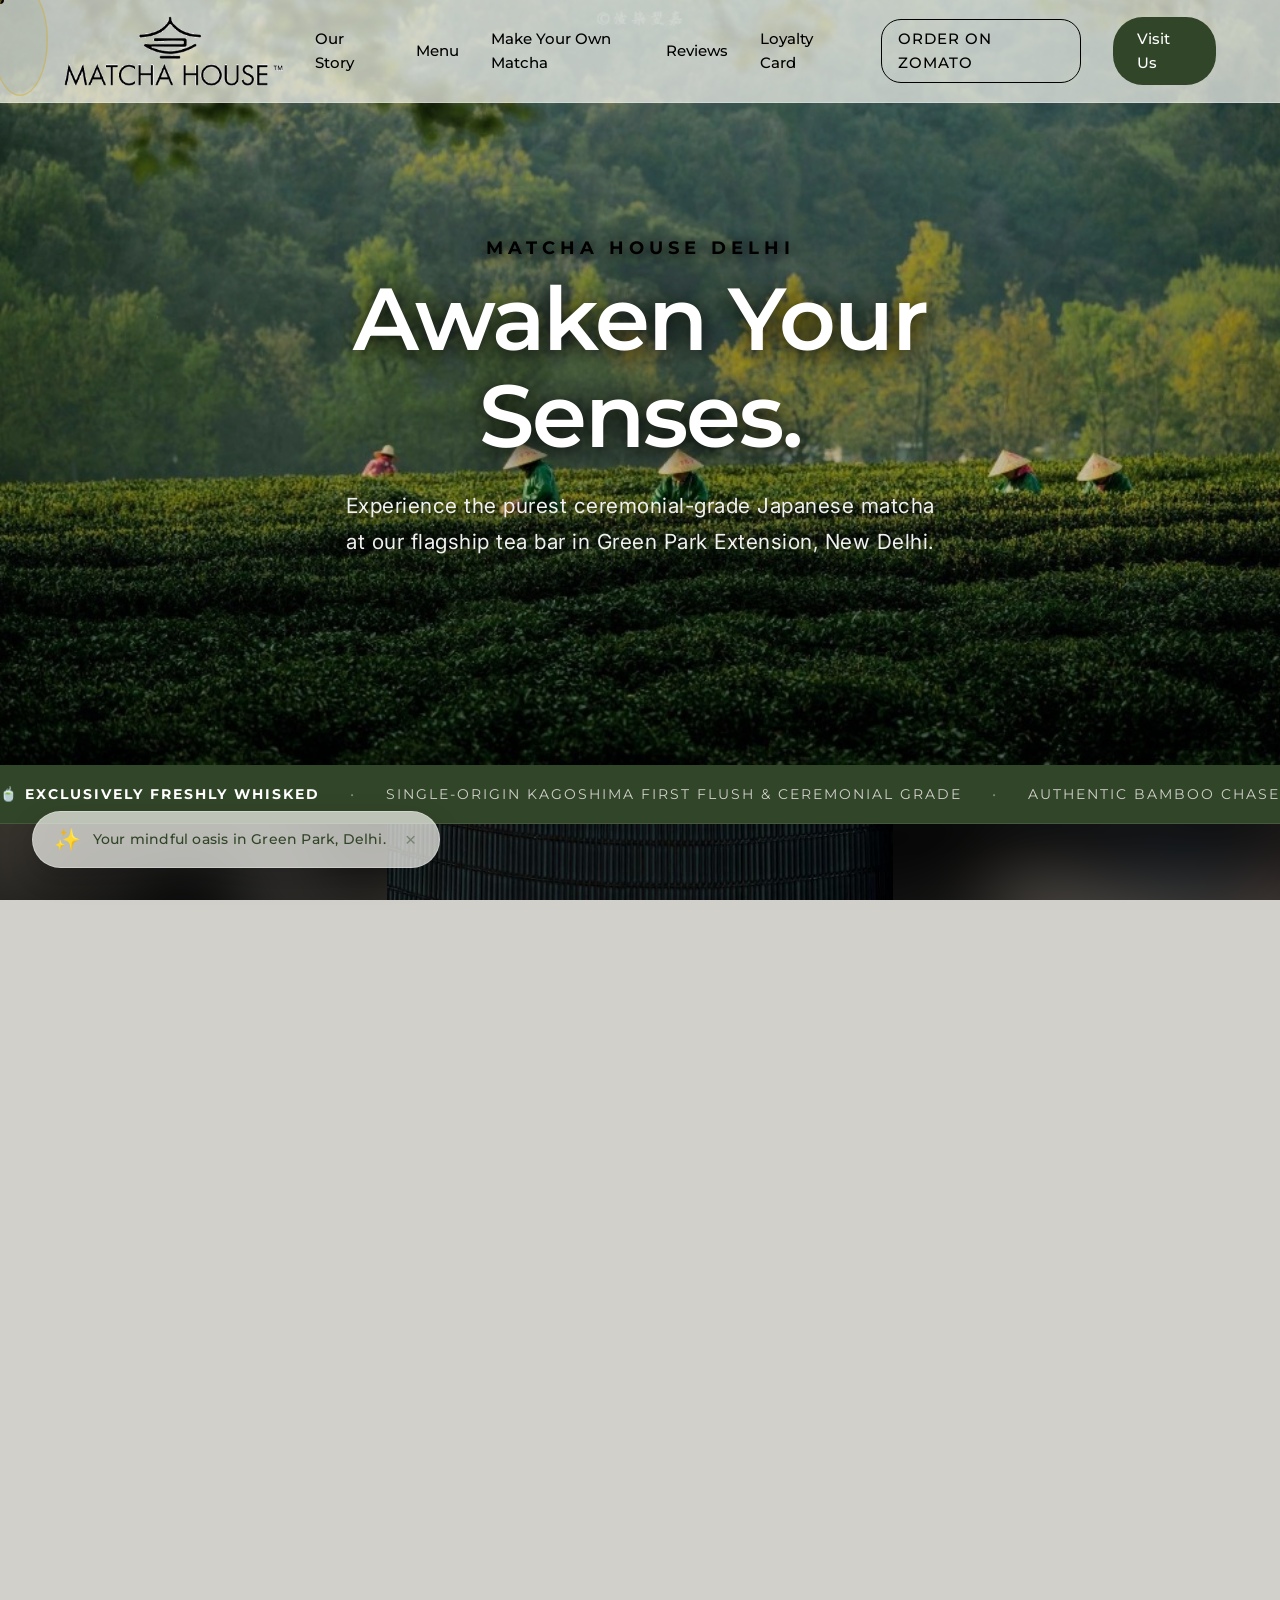
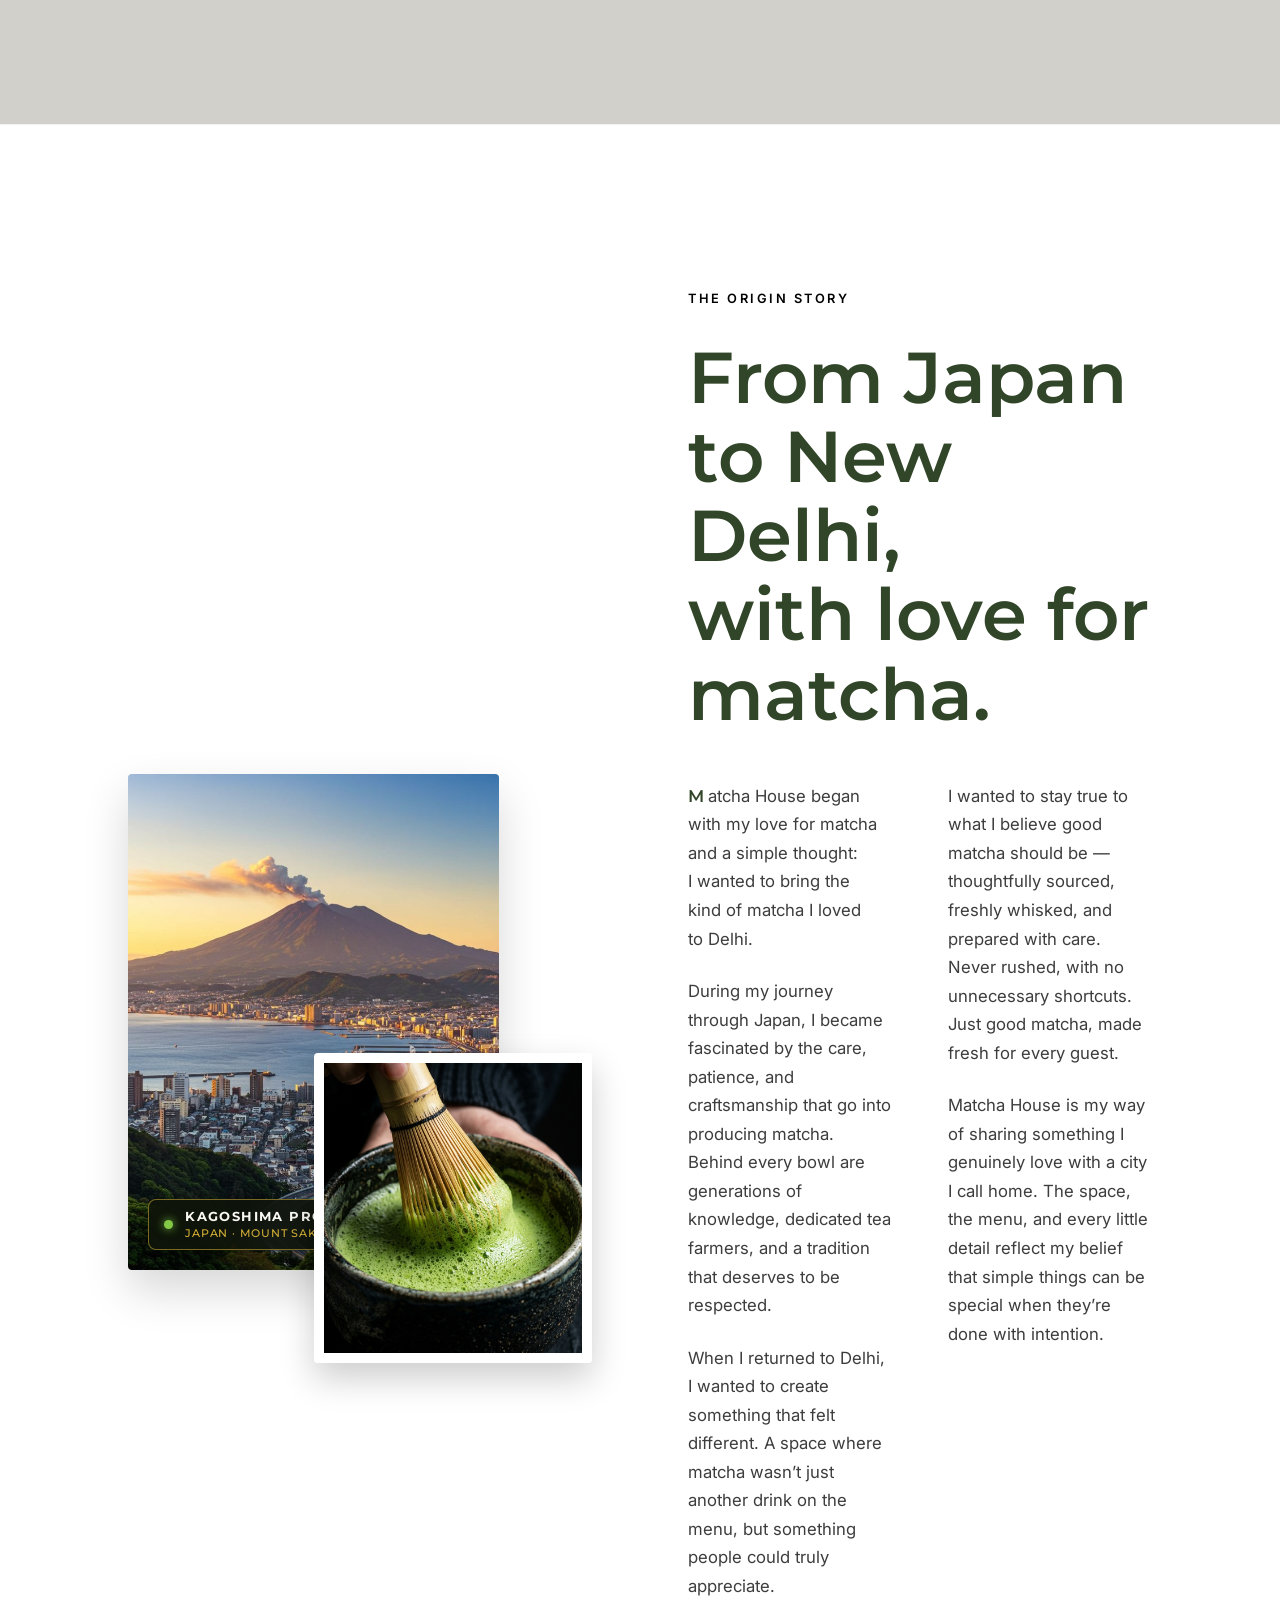
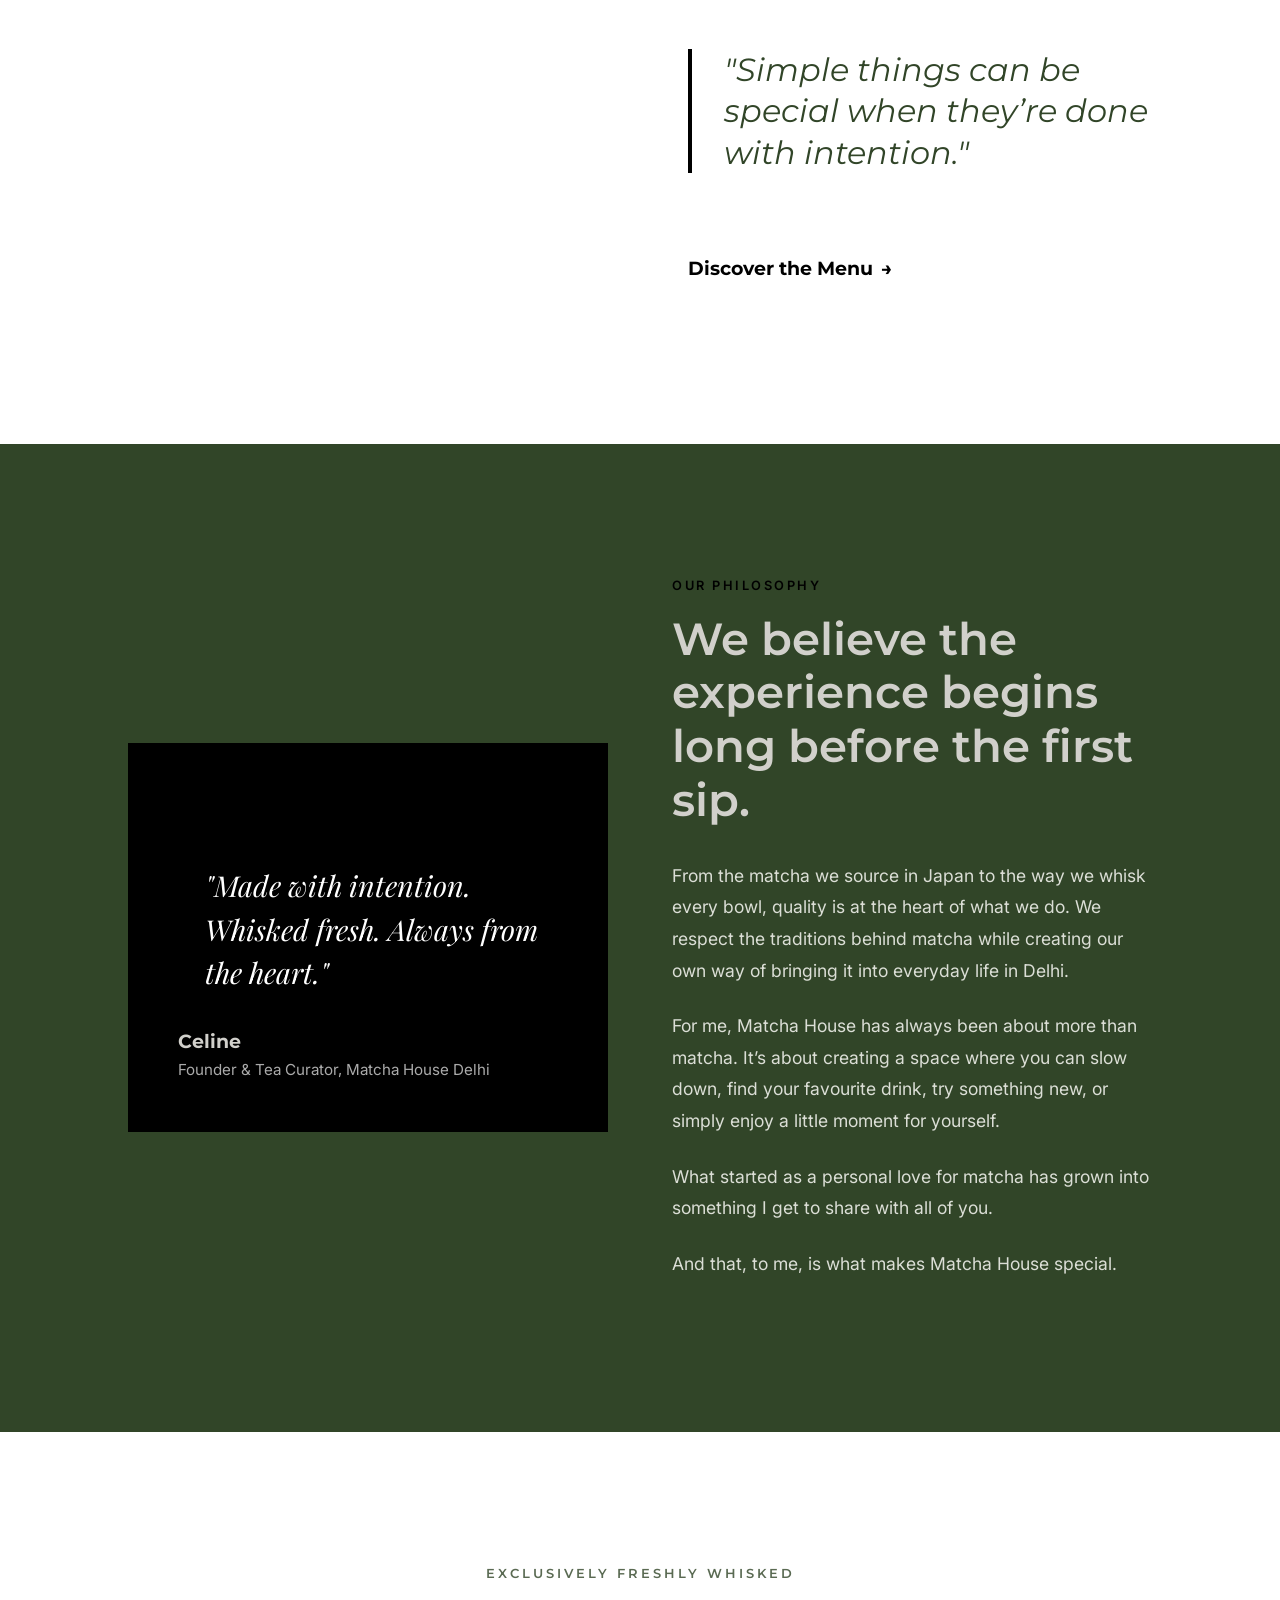
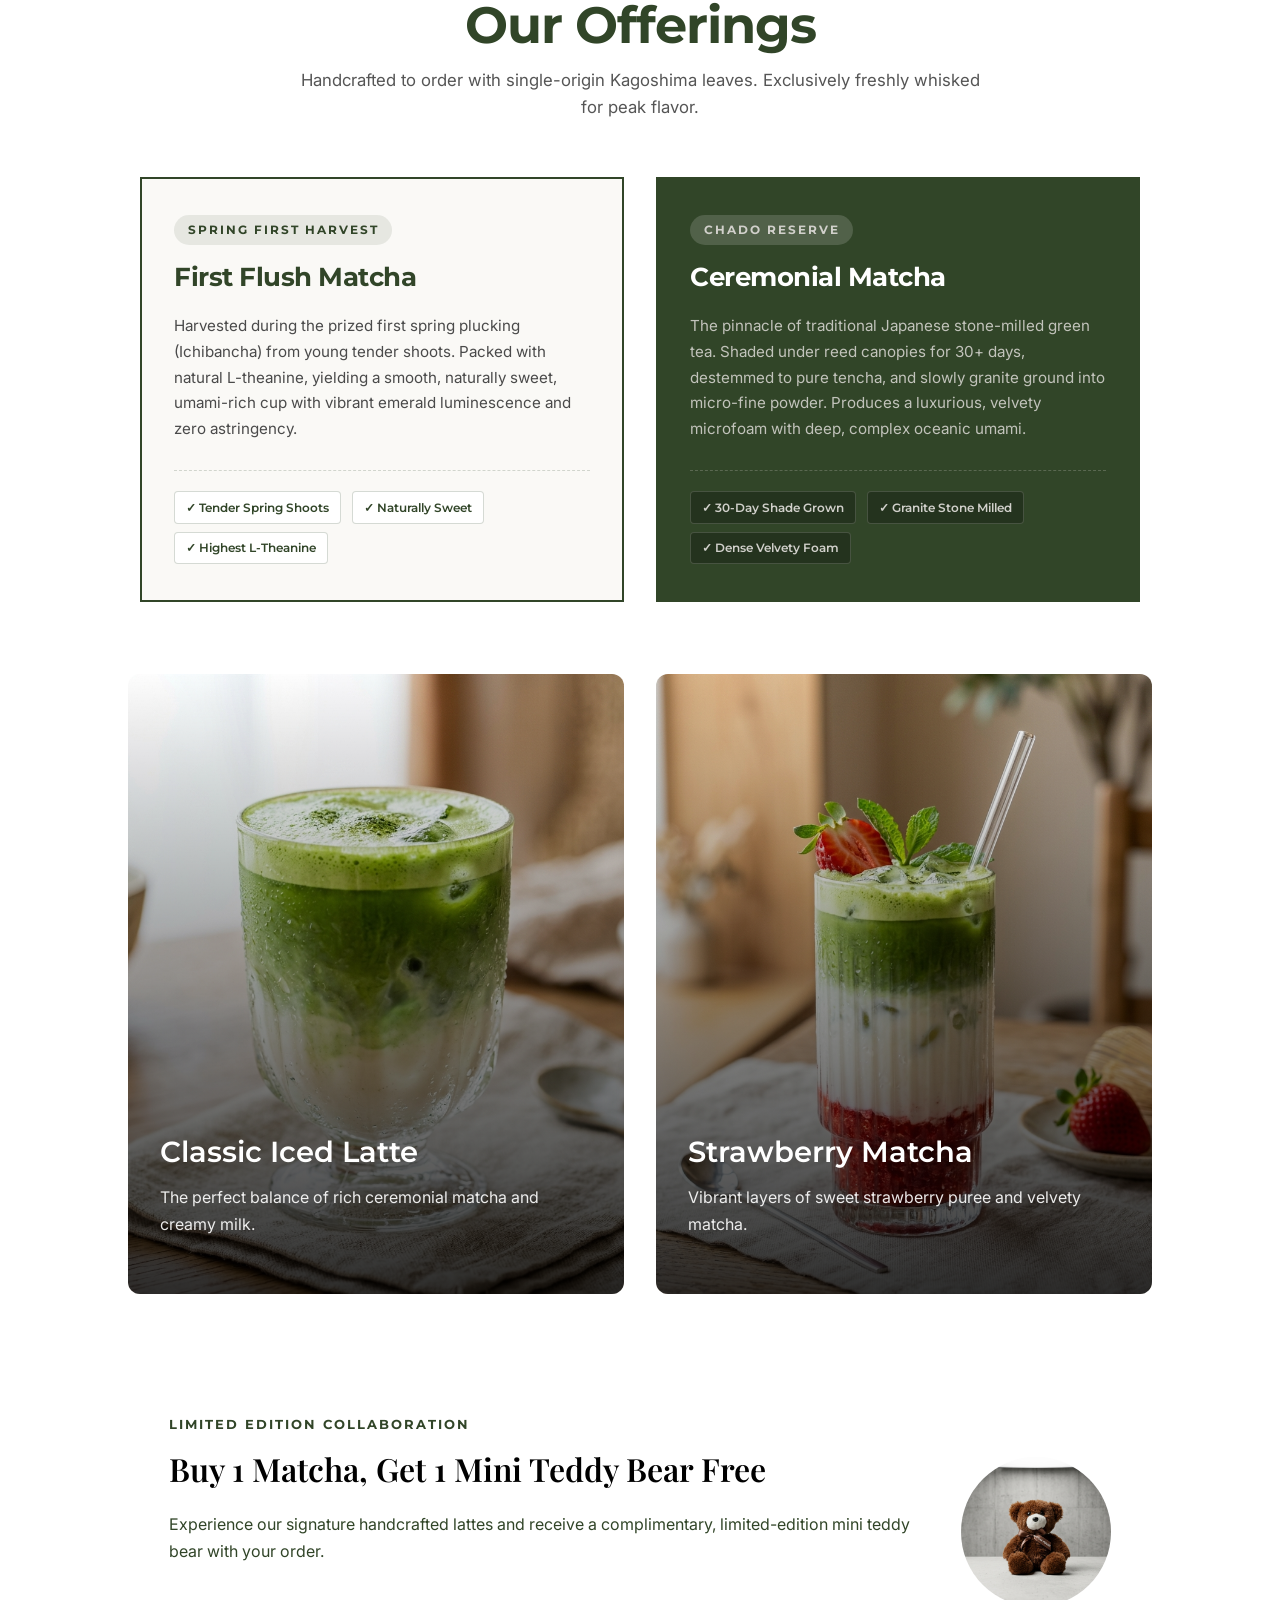
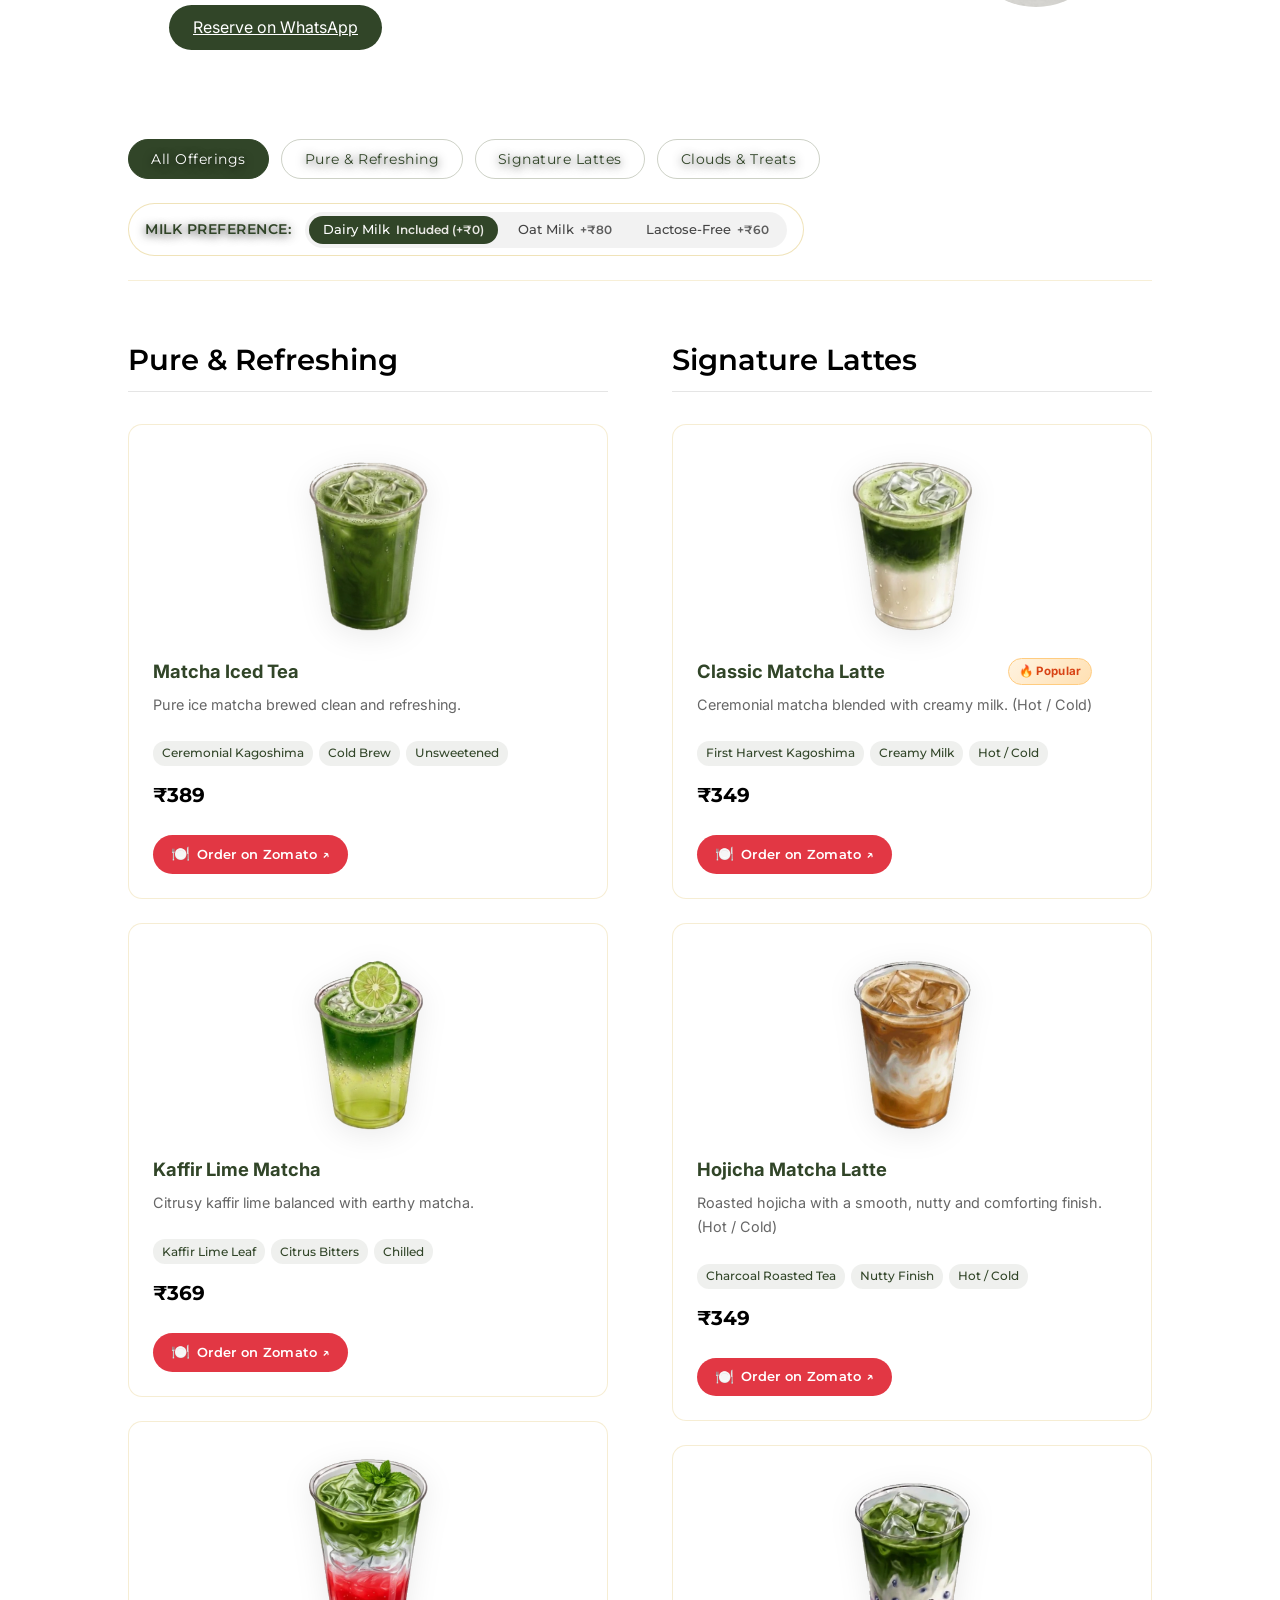
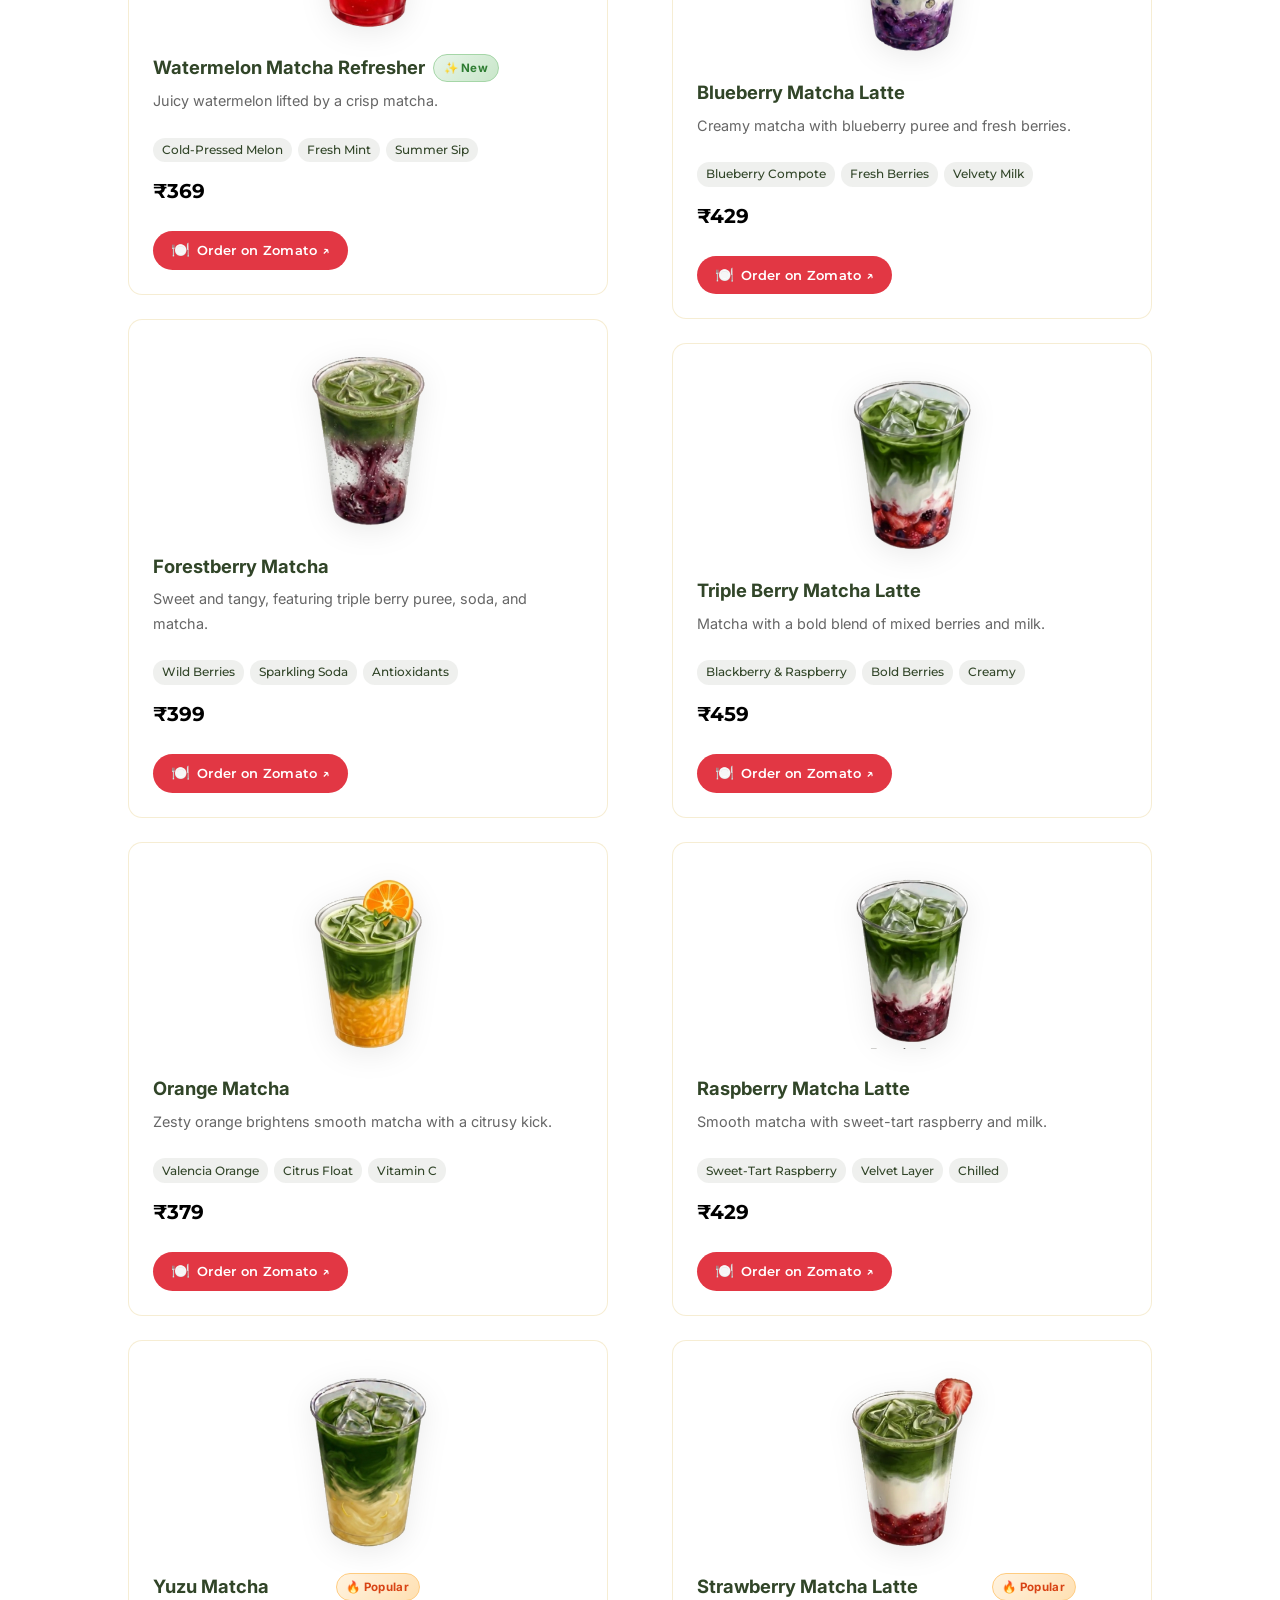
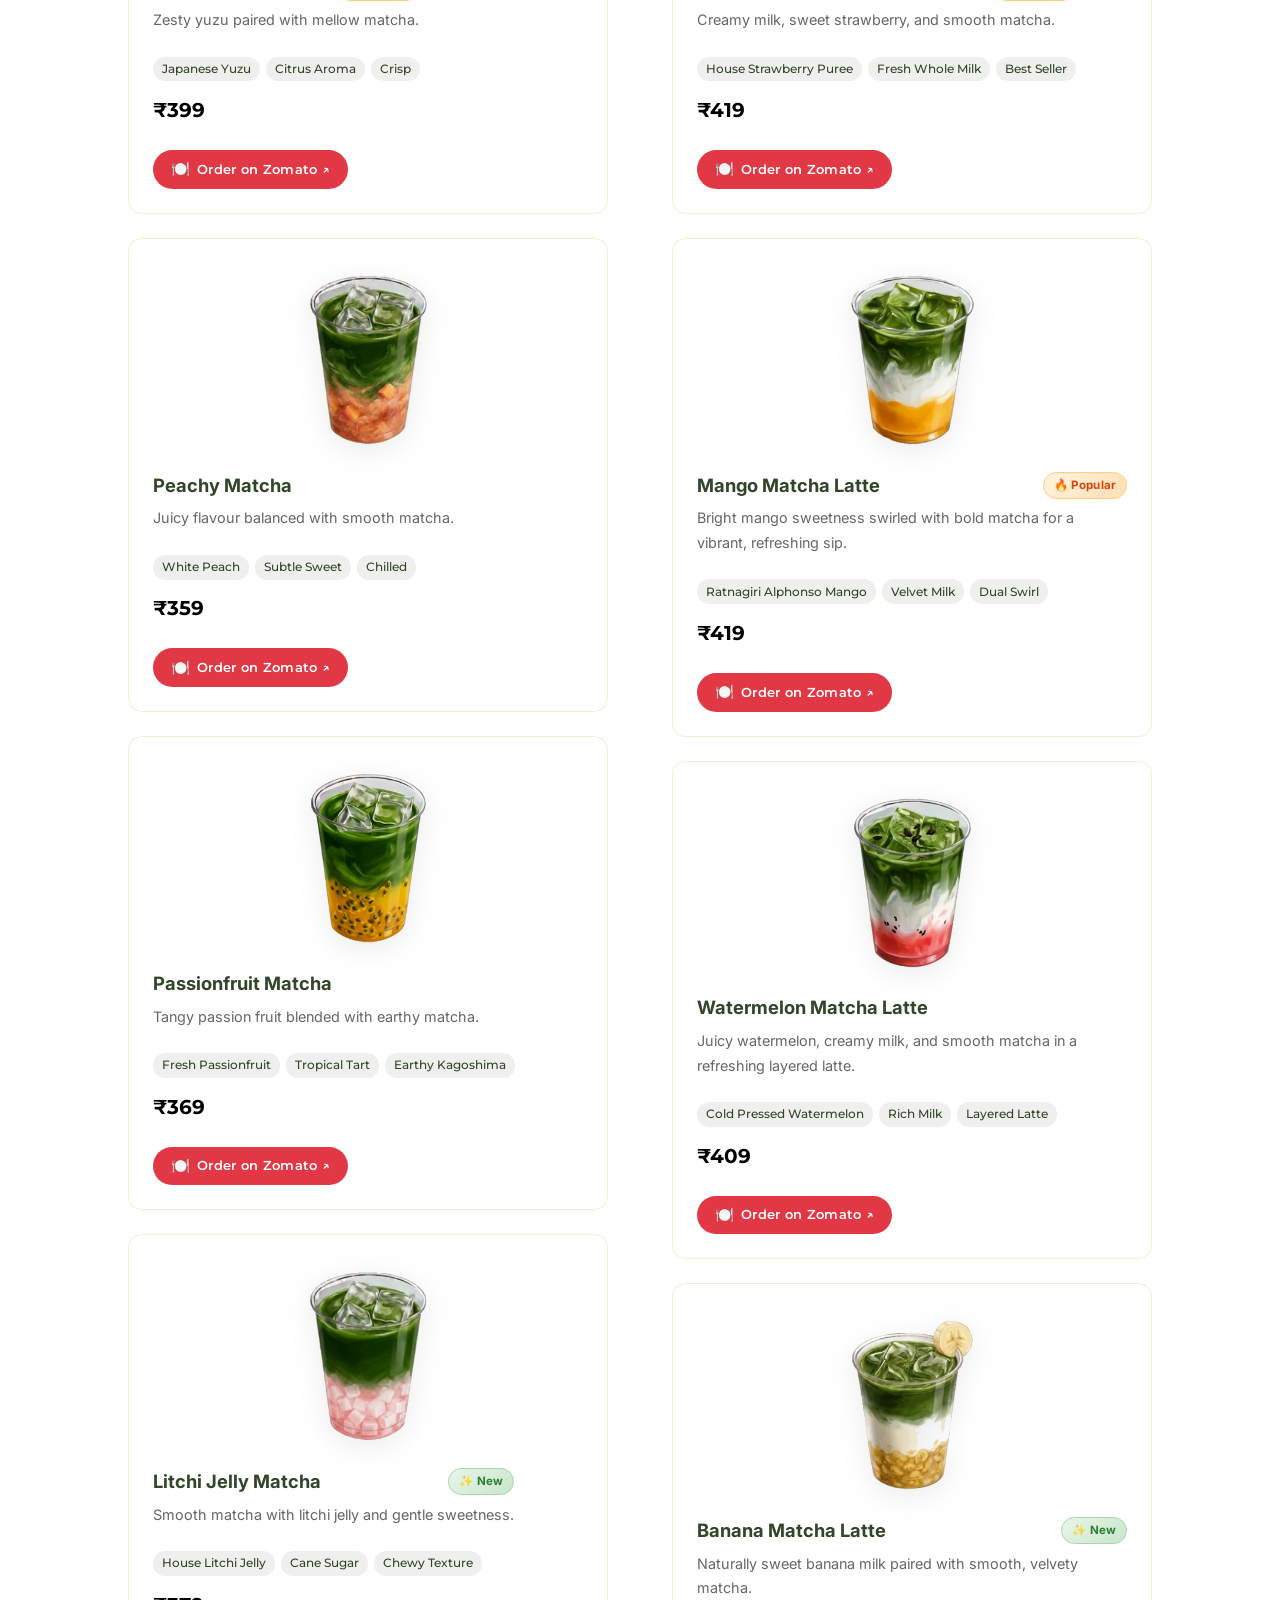
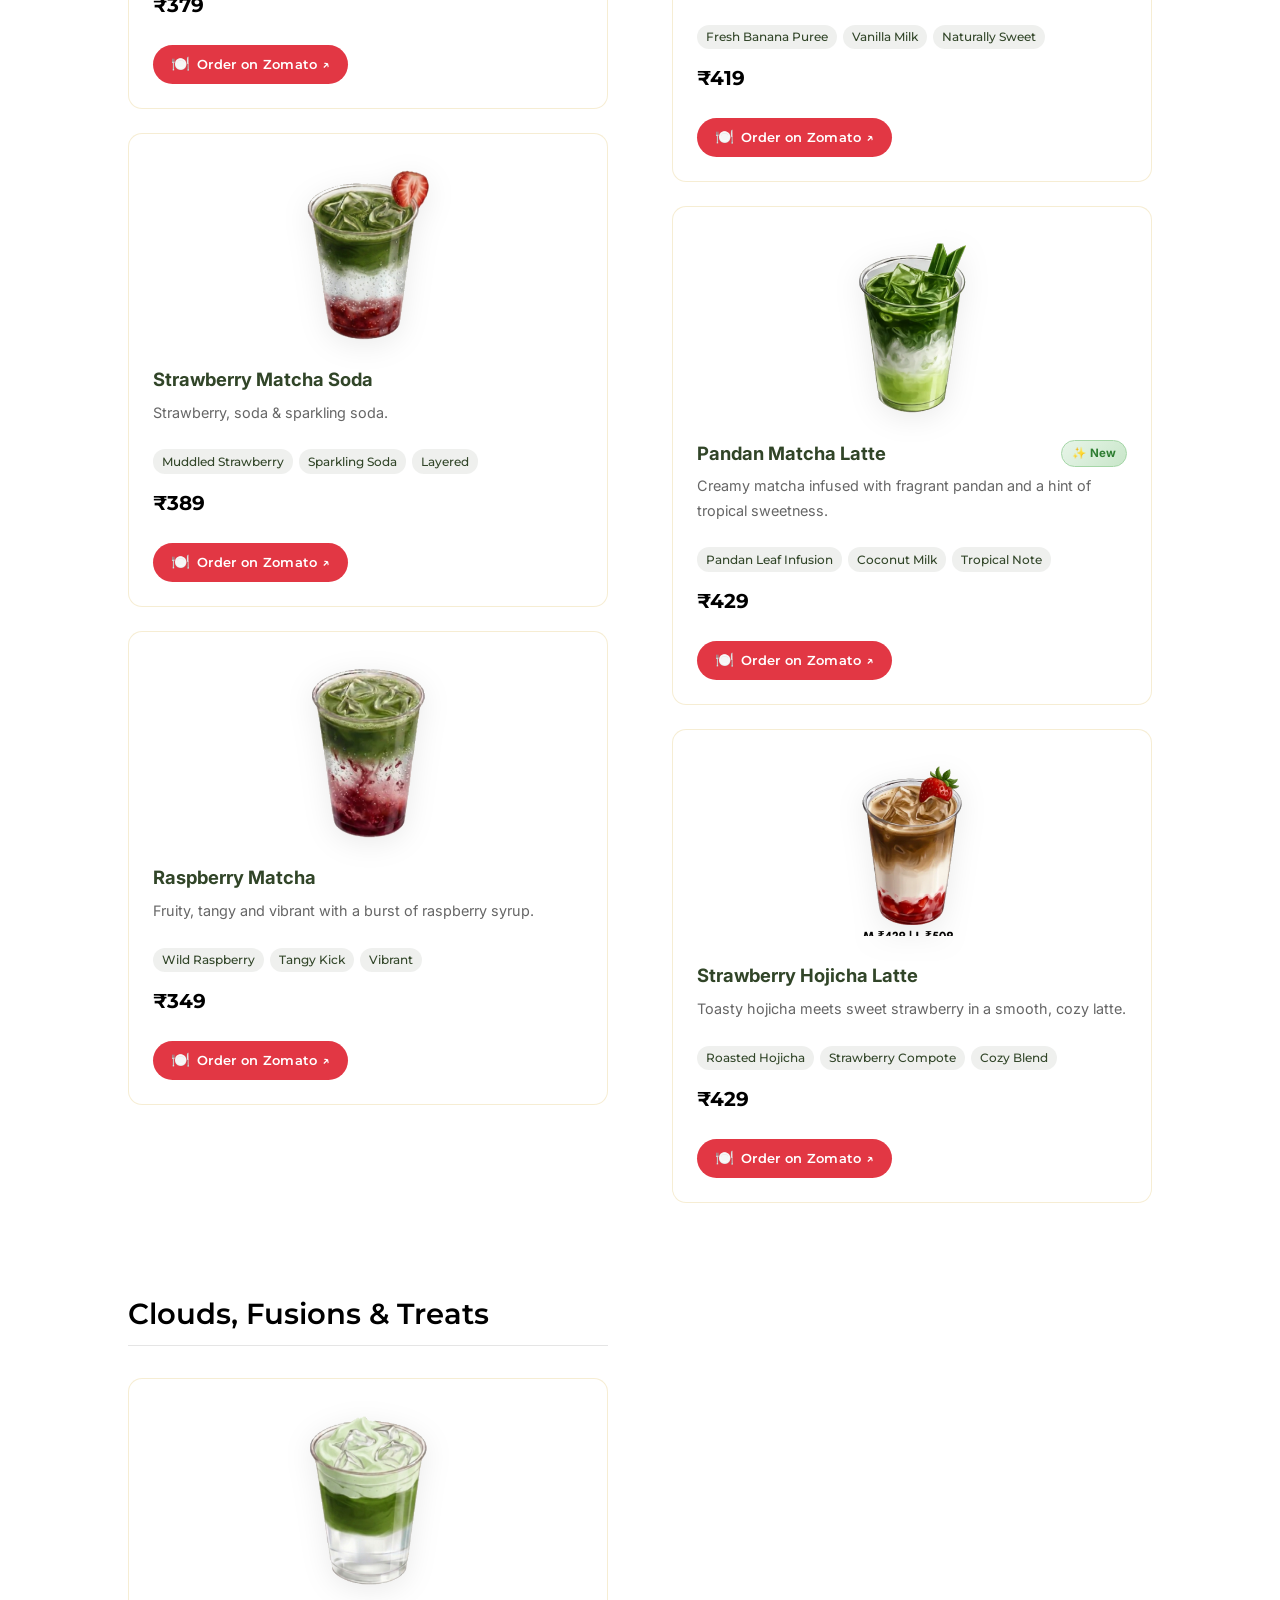
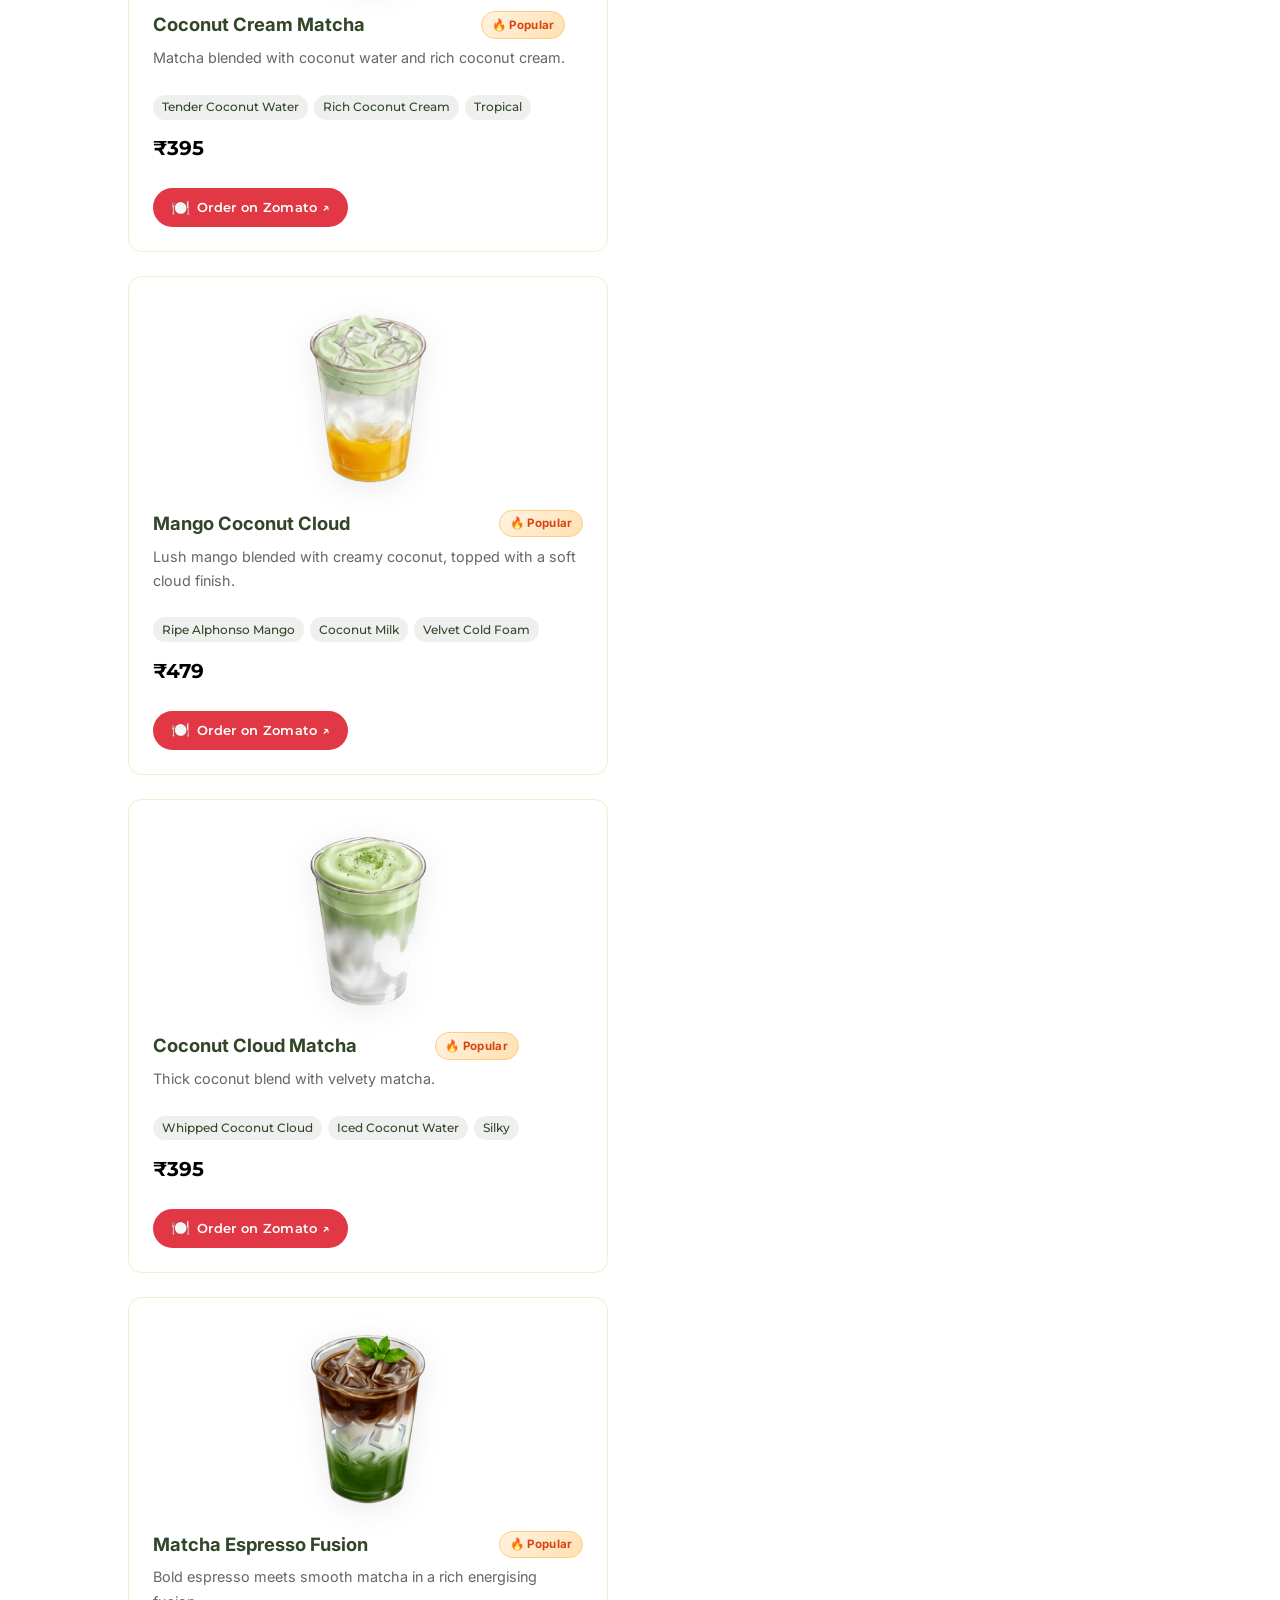
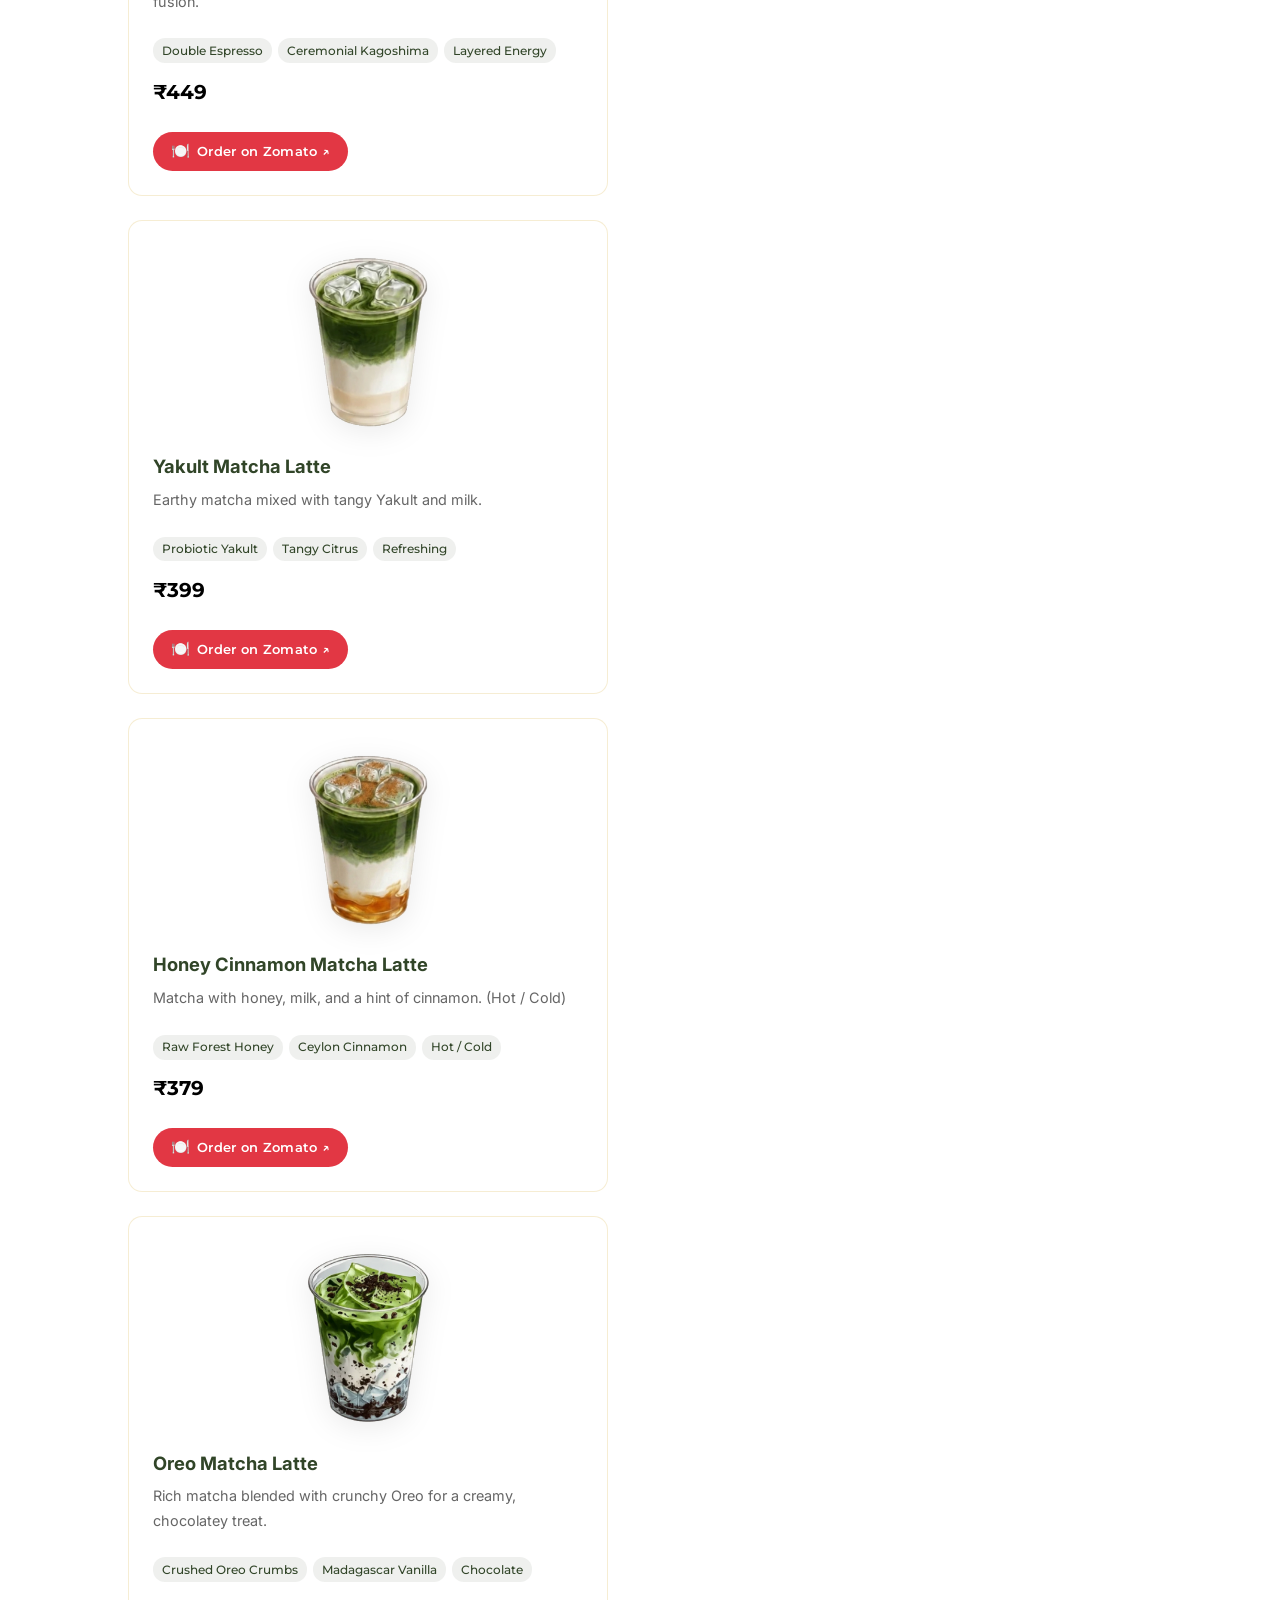
==== index.html @ d79cf1bc "fix: resolve origin story images display on mobile and hide desktop cursor on touch screens" ====
<!DOCTYPE html>
<html lang="en">
<head>
    <meta charset="UTF-8">
    <meta name="viewport" content="width=device-width, initial-scale=1.0">
    <title>Matcha House Delhi | Premium Ceremonial Japanese Matcha Bar &amp; Café</title>
    <link rel="canonical" href="https://matchahouse.co.in/">
    <!-- Favicon & Brand Icons -->
    <link rel="icon" type="image/svg+xml" href="assets/favicon.svg">
    <link rel="icon" type="image/png" sizes="32x32" href="assets/favicon-32x32.png">
    <link rel="icon" type="image/png" sizes="16x16" href="assets/favicon-16x16.png">
    <link rel="apple-touch-icon" sizes="180x180" href="assets/apple-touch-icon.png">
    <link rel="shortcut icon" href="favicon.ico">
    
    <!-- Primary SEO Meta Tags -->
    <meta name="description" content="Matcha House Delhi is New Delhi's premier specialty Japanese matcha bar in Green Park Extension. Enjoy 100% freshly whisked ceremonial Kagoshima matcha, artisanal signature lattes, DIY experiences, and delivery across Delhi NCR.">
    <meta name="keywords" content="Matcha House, Matcha House Delhi, Matcha House Green Park, matcha cafe Delhi, best matcha in Delhi, ceremonial matcha Delhi, Japanese matcha New Delhi, matcha latte Delhi, Kagoshima matcha India, buy matcha Delhi, Green Park matcha">
    <meta name="robots" content="index, follow, max-image-preview:large, max-snippet:-1, max-video-preview:-1">
    <meta name="author" content="Matcha House Delhi">
    <meta name="publisher" content="Matcha House Delhi">

    <!-- Local SEO Geo-Location Tags -->
    <meta name="geo.region" content="IN-DL">
    <meta name="geo.placename" content="Green Park Extension, New Delhi">
    <meta name="geo.position" content="28.5585;77.2065">
    <meta name="ICBM" content="28.5585, 77.2065">

    <!-- Open Graph / Facebook -->
    <meta property="og:type" content="restaurant.restaurant">
    <meta property="og:site_name" content="Matcha House Delhi">
    <meta property="og:title" content="Matcha House Delhi | India's Premier Artisanal Matcha Bar">
    <meta property="og:description" content="Visit Matcha House Delhi in Green Park Extension for 100% freshly whisked ceremonial Kagoshima matcha, artisan signature lattes, and interactive matcha rituals.">
    <meta property="og:image" content="https://matchahouse.co.in/assets/sig_classic.png">
    <meta property="og:image:width" content="1200">
    <meta property="og:image:height" content="630">
    <meta property="og:image:alt" content="Matcha House Delhi Signature Ceremonial Matcha">
    <meta property="og:url" content="https://matchahouse.co.in/">
    <meta property="og:locale" content="en_IN">

    <!-- Twitter Card -->
    <meta name="twitter:card" content="summary_large_image">
    <meta name="twitter:title" content="Matcha House Delhi | Premium Ceremonial Matcha">
    <meta name="twitter:description" content="Ceremonial Kagoshima matcha, artisan lattes, and interactive matcha rituals in Green Park Extension, New Delhi.">
    <meta name="twitter:image" content="https://matchahouse.co.in/assets/sig_classic.png">

    <script async src="https://www.googletagmanager.com/gtag/js?id=G-PLACEHOLDER"></script>
    <script>window.dataLayer=window.dataLayer||[];function gtag(){dataLayer.push(arguments);}gtag('js',new Date());gtag('config','G-PLACEHOLDER');</script>
    
    <!-- Comprehensive Google Knowledge Graph & Local Business Schema -->
    <script type="application/ld+json">
    {
      "@context": "https://schema.org",
      "@graph": [
        {
          "@type": ["CafeOrCoffeeShop", "TeaRoom"],
          "@id": "https://matchahouse.co.in/#organization",
          "name": "Matcha House Delhi",
          "alternateName": [
            "Matcha House",
            "Matcha House New Delhi",
            "Matcha House Green Park",
            "Matcha House Café"
          ],
          "url": "https://matchahouse.co.in/",
          "logo": {
            "@type": "ImageObject",
            "@id": "https://matchahouse.co.in/#logo",
            "url": "https://matchahouse.co.in/assets/logo.png",
            "contentUrl": "https://matchahouse.co.in/assets/logo.png",
            "caption": "Matcha House Logo"
          },
          "image": [
            "https://matchahouse.co.in/assets/interior_bar_1.jpg",
            "https://matchahouse.co.in/assets/sakurajima_kagoshima.jpg",
            "https://matchahouse.co.in/assets/sig_classic.png"
          ],
          "description": "Matcha House Delhi is New Delhi's premier specialty artisanal matcha bar in Green Park Extension, serving 100% freshly whisked ceremonial and first-harvest Kagoshima matcha, craft botanical lattes, and interactive DIY matcha rituals.",
          "telephone": "+917899010913",
          "priceRange": "₹200 - ₹569",
          "servesCuisine": [
            "Matcha",
            "Japanese Tea",
            "Artisanal Beverages",
            "Coffee",
            "Desserts"
          ],
          "address": {
            "@type": "PostalAddress",
            "streetAddress": "Shop No, G-54, Market, Block G, Green Park Extension",
            "addressLocality": "New Delhi",
            "addressRegion": "Delhi",
            "postalCode": "110016",
            "addressCountry": "IN"
          },
          "geo": {
            "@type": "GeoCoordinates",
            "latitude": 28.5585,
            "longitude": 77.2065
          },
          "openingHoursSpecification": [
            {
              "@type": "OpeningHoursSpecification",
              "dayOfWeek": [
                "Monday",
                "Tuesday",
                "Wednesday",
                "Thursday",
                "Friday",
                "Saturday",
                "Sunday"
              ],
              "opens": "08:00",
              "closes": "21:00"
            }
          ],
          "hasMap": "https://maps.google.com/?q=Shop+No+G-54+Market+Block+G+Green+Park+Extension+New+Delhi+110016",
          "menu": "https://matchahouse.co.in/#menu",
          "acceptsReservations": "true",
          "paymentAccepted": "Cash, Credit Card, UPI, Digital Wallet",
          "currenciesAccepted": "INR",
          "sameAs": [
            "https://www.zomato.com/ncr/matcha-house-green-park-new-delhi",
            "https://instagram.com/matchahouseldelhi"
          ]
        },
        {
          "@type": "WebSite",
          "@id": "https://matchahouse.co.in/#website",
          "url": "https://matchahouse.co.in/",
          "name": "Matcha House Delhi",
          "description": "The Ultimate Artisanal Matcha Experience in New Delhi",
          "publisher": {
            "@id": "https://matchahouse.co.in/#organization"
          },
          "inLanguage": "en-IN"
        },
        {
          "@type": "FAQPage",
          "@id": "https://matchahouse.co.in/#faq",
          "mainEntity": [
            {
              "@type": "Question",
              "name": "Where is Matcha House located in Delhi?",
              "acceptedAnswer": {
                "@type": "Answer",
                "text": "Matcha House Delhi is located at Shop No, G-54, Market, Block G, Green Park Extension, Green Park, New Delhi, Delhi 110016."
              }
            },
            {
              "@type": "Question",
              "name": "What type of matcha does Matcha House Delhi serve?",
              "acceptedAnswer": {
                "@type": "Answer",
                "text": "Matcha House Delhi exclusively serves 100% freshly whisked single-origin First Flush and Ceremonial grade matcha sourced directly from Kagoshima, Japan. Every bowl is whisked fresh to order using traditional bamboo chasen whisks."
              }
            },
            {
              "@type": "Question",
              "name": "Can I order from Matcha House Delhi online?",
              "acceptedAnswer": {
                "@type": "Answer",
                "text": "Yes, you can order freshly whisked matcha lattes, specialty refreshers, and desserts for delivery across Delhi NCR directly through Zomato."
              }
            },
            {
              "@type": "Question",
              "name": "Does Matcha House Delhi offer a DIY matcha experience?",
              "acceptedAnswer": {
                "@type": "Answer",
                "text": "Yes, Matcha House offers interactive 'Make Your Own Matcha' workshops with Solo, Couple, and Group packages where guests learn authentic Japanese chasen whisking."
              }
            }
          ]
        }
      ]
    }
    </script>
    <link rel="preconnect" href="https://fonts.googleapis.com"><link rel="preconnect" href="https://fonts.gstatic.com" crossorigin>
    <link href="https://fonts.googleapis.com/css2?family=Montserrat:wght@300;400;500;600;700&family=Inter:wght@300;400;500;600&family=Playfair+Display:ital,wght@0,400;0,700;1,400&display=swap" rel="stylesheet">
    <link rel="stylesheet" href="styles.css">
    <script type="importmap">{"imports":{"three":"https://cdn.jsdelivr.net/npm/three@0.164.1/build/three.module.js","three/addons/":"https://cdn.jsdelivr.net/npm/three@0.164.1/examples/jsm/"}}</script>
</head>
<body>
    <div class="cursor-dot" id="cursorDot"></div><div class="cursor-outline" id="cursorOutline"></div>
    <div class="scroll-progress" id="scrollProgress"></div>
    <div class="weather-widget" id="weatherWidget">
        <div class="weather-content" onclick="document.getElementById('menu').scrollIntoView({behavior: 'smooth'})">
            <span class="weather-icon" id="weatherIcon">🍃</span>
            <span class="weather-text" id="weatherText">Fetching local breeze...</span>
        </div>
        <button class="weather-close-btn" id="weatherCloseBtn" aria-label="Dismiss weather notification" title="Dismiss">×</button>
    </div>
    <nav class="navbar">
        <div class="mobile-toggle" id="mobileToggle" role="button" aria-label="Toggle navigation" aria-expanded="false" tabindex="0">
            <span></span>
            <span></span>
            <span></span>
        </div>
        <a href="#home" class="logo"><img src="assets/logo.png" alt="Matcha House Logo" class="logo-img"></a>
        <div class="nav-links" id="navLinks">
            <div class="nav-left">
                <a href="#about">Our Story</a>
                <a href="#menu">Menu</a>
                <a href="#events">Make Your Own Matcha</a>
            </div>
            <div class="nav-right">
                <a href="#reviews">Reviews</a>
                <a href="#loyalty">Loyalty Card</a>
                <a href="https://www.zomato.com/ncr/matcha-house-green-park-new-delhi" target="_blank" class="btn-zomato-minimal">Order on Zomato</a>
                <a href="#visit" class="btn-primary">Visit Us</a>
            </div>
        </div>
    </nav>

    <header class="hero" id="home">
        <canvas id="cupCanvas"></canvas>
        <div class="hero-content">
            <h1><span class="hero-brand-tag">Matcha House Delhi</span>Awaken Your<br>Senses.</h1>
            <p>Experience the purest ceremonial-grade Japanese matcha<br>at our flagship tea bar in Green Park Extension, New Delhi.</p>
        </div>
    </header>

    <!-- Hero Philosophy Ticker (R5) -->
    <div class="hero-philosophy-ticker" aria-label="Brand Philosophy">
        <div class="philosophy-content">
            <span class="ticker-highlight">🍵 EXCLUSIVELY FRESHLY WHISKED</span>
            <span class="ticker-dot">•</span>
            <span>SINGLE-ORIGIN KAGOSHIMA FIRST FLUSH &amp; CEREMONIAL GRADE</span>
            <span class="ticker-dot">•</span>
            <span>AUTHENTIC BAMBOO CHASEN CEREMONY</span>
            <span class="ticker-dot">•</span>
            <span>HANDCRAFTED FRESH TO ORDER</span>
        </div>
    </div>

    <!-- Live Ceremonial Video Feed with Parallax Scroll (Anchor target: #secret-ritual) -->
    <div class="live-feed-wrapper">
        <section id="secret-ritual" class="live-feed-section" aria-label="Live Ceremonial Tea Bar Feed">
            <div class="brewing-island-wrapper" style="width: 100%; height: 100vh; overflow: hidden; position: relative; background-color: #080C06;">
                <!-- Ambient blurred background for edge-to-edge immersion -->
                <div style="position: absolute; inset: -50px; background: url('assets/interior_bar_1.jpg') center/cover; filter: blur(40px) brightness(0.5); z-index: 1;"></div>
                <!-- Crisp contained image -->
                <img src="assets/interior_bar_1.jpg" alt="Matcha brewing island" style="position: absolute; inset: 0; width: 100%; height: 100%; object-fit: contain; object-position: center; z-index: 2;">
            </div>
    </section>
    </div>

    <!-- Editorial "Our Story" Section -->
    <section id="about" class="editorial-section">
        <div class="editorial-container">
            <div class="editorial-images">
                <div class="editorial-img-main-box">
                    <img src="assets/sakurajima_kagoshima.jpg" alt="Kagoshima Province, Japan with Mount Sakurajima Volcano" class="editorial-img-main" width="800" height="600">
                    <div class="origin-caption-badge" aria-label="Geographical Origin Reference">
                        <span class="origin-badge-dot"></span>
                        <div class="origin-badge-text-group">
                            <span class="origin-badge-title">Kagoshima Province</span>
                            <span class="origin-badge-sub">Japan · Mount Sakurajima</span>
                        </div>
                    </div>
                </div>
                <img src="assets/whisk.png" alt="Handcrafted Matcha Whisking Ceremony" class="editorial-img-sub" width="450" height="350">
            </div>
            <div class="editorial-content">
                <span class="sub-heading">The Origin Story</span>
                <h2 class="editorial-title" style="margin-top: 1rem;">From Japan to New Delhi,<br>with love for matcha.</h2>
                <div class="editorial-text-columns">
                    <p><span class="drop-cap">M</span>atcha House began with my love for matcha and a simple thought: I wanted to bring the kind of matcha I loved to Delhi.</p>
                    <p>During my journey through Japan, I became fascinated by the care, patience, and craftsmanship that go into producing matcha. Behind every bowl are generations of knowledge, dedicated tea farmers, and a tradition that deserves to be respected.</p>
                    <p>When I returned to Delhi, I wanted to create something that felt different. A space where matcha wasn’t just another drink on the menu, but something people could truly appreciate.</p>
                    <p>I wanted to stay true to what I believe good matcha should be — thoughtfully sourced, freshly whisked, and prepared with care. Never rushed, with no unnecessary shortcuts. Just good matcha, made fresh for every guest.</p>
                    <p>Matcha House is my way of sharing something I genuinely love with a city I call home. The space, the menu, and every little detail reflect my belief that simple things can be special when they’re done with intention.</p>
                </div>
                <blockquote class="editorial-quote">
                    "Simple things can be special when they’re done with intention."
                </blockquote>
                <a href="#menu" class="link-arrow">Discover the Menu <span>→</span></a>
            </div>
        </div>
    </section>

    <!-- Founder's Story Section (R2) -->
    <section id="founder-story" class="founder-section" aria-label="Our Philosophy">
        <div class="founder-container">
            <div class="founder-grid">
                <div class="founder-visual">
                    <div class="founder-badge-tag">[OUR PHILOSOPHY]</div>
                    <div class="founder-quote-card">
                        <blockquote class="founder-quote">
                            "Made with intention. Whisked fresh. Always from the heart."
                        </blockquote>
                        <div class="founder-author">
                            <span class="founder-name">Celine</span>
                            <span class="founder-title">Founder &amp; Tea Curator, Matcha House Delhi</span>
                        </div>
                    </div>
                </div>
                <div class="founder-content">
                    <span class="sub-heading">Our Philosophy</span>
                    <h2 class="founder-heading">We believe the experience begins long before the first sip.</h2>
                    <div class="founder-bio">
                        <p>
                            From the matcha we source in Japan to the way we whisk every bowl, quality is at the heart of what we do. We respect the traditions behind matcha while creating our own way of bringing it into everyday life in Delhi.
                        </p>
                        <p>
                            For me, Matcha House has always been about more than matcha. It’s about creating a space where you can slow down, find your favourite drink, try something new, or simply enjoy a little moment for yourself.
                        </p>
                        <p>
                            What started as a personal love for matcha has grown into something I get to share with all of you.
                        </p>
                        <p>
                            And that, to me, is what makes Matcha House special.
                        </p>
                    </div>
                </div>
            </div>
        </div>
    </section>

    <!-- Revenue Menu Section -->
    <section id="menu" class="menu-section">
        <div class="menu-container">
            <div class="menu-header">
                <span class="sub-heading">Exclusively Freshly Whisked</span>
                <h2>Our Offerings</h2>
                <p>Handcrafted to order with single-origin Kagoshima leaves. Exclusively freshly whisked for peak flavor.</p>
            </div>

            <!-- Matcha Types Showcase (R5) -->
            <div class="matcha-types-grid">
                <div class="matcha-type-card">
                    <div class="type-header">
                        <span class="type-pill">Spring First Harvest</span>
                        <h3>First Flush Matcha</h3>
                    </div>
                    <p class="type-desc">
                        Harvested during the prized first spring plucking (Ichibancha) from young tender shoots. Packed with natural L-theanine, yielding a smooth, naturally sweet, umami-rich cup with vibrant emerald luminescence and zero astringency.
                    </p>
                    <div class="type-notes">
                        <span>✓ Tender Spring Shoots</span>
                        <span>✓ Naturally Sweet</span>
                        <span>✓ Highest L-Theanine</span>
                    </div>
                </div>

                <div class="matcha-type-card featured-grade">
                    <div class="type-header">
                        <span class="type-pill gold">Chado Reserve</span>
                        <h3>Ceremonial Matcha</h3>
                    </div>
                    <p class="type-desc">
                        The pinnacle of traditional Japanese stone-milled green tea. Shaded under reed canopies for 30+ days, destemmed to pure tencha, and slowly granite ground into micro-fine powder. Produces a luxurious, velvety microfoam with deep, complex oceanic umami.
                    </p>
                    <div class="type-notes">
                        <span>✓ 30-Day Shade Grown</span>
                        <span>✓ Granite Stone Milled</span>
                        <span>✓ Dense Velvety Foam</span>
                    </div>
                </div>
            </div>
            
            <!-- Signature Gallery -->
            <div class="signature-gallery">
                <div class="sig-item">
                    <img src="assets/sig_classic.png" alt="Classic Matcha Latte" class="sig-img" loading="lazy">
                    <div class="sig-info">
                        <h3>Classic Iced Latte</h3>
                        <p>The perfect balance of rich ceremonial matcha and creamy milk.</p>
                    </div>
                </div>
                <div class="sig-item">
                    <img src="assets/sig_strawberry.png" alt="Strawberry Matcha Latte" class="sig-img" loading="lazy">
                    <div class="sig-info">
                        <h3>Strawberry Matcha</h3>
                        <p>Vibrant layers of sweet strawberry puree and velvety matcha.</p>
                    </div>
                </div>
            </div>

            <!-- Menu Controls: Category Tabs & Oat Milk Toggle -->
            <!-- Elegant Merch Offer -->
            <div class="merch-minimal-card">
                <div class="merch-minimal-content">
                    <h4>Limited Edition Collaboration</h4>
                    <h3>Buy 1 Matcha, Get 1 Mini Teddy Bear Free</h3>
                    <p>Experience our signature handcrafted lattes and receive a complimentary, limited-edition mini teddy bear with your order.</p>
                    <a href="https://wa.me/917899010913?text=Hi%20Matcha%20House%2C%20I%20want%20the%20Teddy%20Bear%20promo" target="_blank" class="btn-primary" style="margin-top: 1rem; display: inline-block;">Reserve on WhatsApp</a>
                </div>
                <div class="merch-minimal-visual">
                    <img src="assets/teddy.jpg" alt="Matcha House Mini Teddy Bear" loading="lazy">
                </div>
            </div>

            <div class="menu-controls">
                <div class="menu-tabs">
                    <button class="menu-tab-btn active" data-category="all">All Offerings</button>
                    <button class="menu-tab-btn" data-category="pure">Pure &amp; Refreshing</button>
                    <button class="menu-tab-btn" data-category="latte">Signature Lattes</button>
                    <button class="menu-tab-btn" data-category="cloud">Clouds &amp; Treats</button>
                </div>
                <div class="milk-preference-wrapper oat-toggle-wrapper" role="radiogroup" aria-label="Milk preference selection toggle">
                    <span class="milk-preference-label">Milk Preference:</span>
                    <div class="milk-segmented-control">
                        <button type="button" class="milk-option-btn active" data-milk="dairy" aria-checked="true">
                            <span class="milk-name">Dairy Milk</span>
                            <span class="milk-surcharge">Included (+₹0)</span>
                        </button>
                        <button type="button" class="milk-option-btn" data-milk="oat" aria-checked="false">
                            <span class="milk-name">Oat Milk</span>
                            <span class="milk-surcharge">+₹80</span>
                        </button>
                        <button type="button" class="milk-option-btn" data-milk="lactose-free" aria-checked="false">
                            <span class="milk-name">Lactose-Free</span>
                            <span class="milk-surcharge">+₹60</span>
                        </button>
                    </div>
                    <input type="checkbox" id="oatMilkToggle" style="display:none;" aria-hidden="true">
                </div>
            </div>

            <div class="menu-grid">
                <div class="menu-category" data-category="pure">
                    <h3>Pure & Refreshing</h3>
                    <div class="menu-item" data-category="pure" data-base-price="389" data-oat-price="469" data-lactose-free-price="449" data-name="Matcha Iced Tea">
                        <div class="menu-item-image"><img src="assets/menu/matcha-iced-tea.png" alt="Matcha Iced Tea" loading="lazy"></div>
                        <div class="menu-item-details">
                            <div class="menu-item-title-row"><h4>Matcha Iced Tea</h4></div>
                            <p>Pure ice matcha brewed clean and refreshing.</p>
                            <div class="ingredient-tags"><span class="tag">Ceremonial Kagoshima</span><span class="tag">Cold Brew</span><span class="tag">Unsweetened</span></div>
                        </div>
                        <div class="menu-item-price item-price" data-base="389">₹389</div>
                        <div class="menu-item-actions"><a href="https://www.zomato.com/ncr/matcha-house-green-park-new-delhi/order" target="_blank" rel="noopener noreferrer" class="btn-zomato-order"><span class="zomato-icon">🍽️</span> Order on Zomato ↗</a></div>
                    </div>
                    <div class="menu-item" data-category="pure" data-base-price="369" data-oat-price="449" data-lactose-free-price="429" data-name="Kaffir Lime Matcha">
                        <div class="menu-item-image"><img src="assets/menu/kaffir-lime-matcha.png" alt="Kaffir Lime Matcha" loading="lazy"></div>
                        <div class="menu-item-details">
                            <div class="menu-item-title-row"><h4>Kaffir Lime Matcha</h4></div>
                            <p>Citrusy kaffir lime balanced with earthy matcha.</p>
                            <div class="ingredient-tags"><span class="tag">Kaffir Lime Leaf</span><span class="tag">Citrus Bitters</span><span class="tag">Chilled</span></div>
                        </div>
                        <div class="menu-item-price item-price" data-base="369">₹369</div>
                        <div class="menu-item-actions"><a href="https://www.zomato.com/ncr/matcha-house-green-park-new-delhi/order" target="_blank" rel="noopener noreferrer" class="btn-zomato-order"><span class="zomato-icon">🍽️</span> Order on Zomato ↗</a></div>
                    </div>
                    <div class="menu-item" data-category="pure" data-base-price="369" data-oat-price="449" data-lactose-free-price="429" data-name="Watermelon Matcha Refresher">
                        <div class="menu-item-image"><img src="assets/menu/watermelon-matcha-refresher.png" alt="Watermelon Matcha Refresher" loading="lazy"></div>
                        <div class="menu-item-details">
                            <div class="menu-item-title-row"><h4>Watermelon Matcha Refresher</h4><span class="badge badge-new">✨ New</span></div>
                            <p>Juicy watermelon lifted by a crisp matcha.</p>
                            <div class="ingredient-tags"><span class="tag">Cold-Pressed Melon</span><span class="tag">Fresh Mint</span><span class="tag">Summer Sip</span></div>
                        </div>
                        <div class="menu-item-price item-price" data-base="369">₹369</div>
                        <div class="menu-item-actions"><a href="https://www.zomato.com/ncr/matcha-house-green-park-new-delhi/order" target="_blank" rel="noopener noreferrer" class="btn-zomato-order"><span class="zomato-icon">🍽️</span> Order on Zomato ↗</a></div>
                    </div>
                    <div class="menu-item" data-category="pure" data-base-price="399" data-oat-price="479" data-lactose-free-price="459" data-name="Forestberry Matcha">
                        <div class="menu-item-image"><img src="assets/menu/forestberry-matcha.png" alt="Forestberry Matcha" loading="lazy"></div>
                        <div class="menu-item-details">
                            <div class="menu-item-title-row"><h4>Forestberry Matcha</h4></div>
                            <p>Sweet and tangy, featuring triple berry puree, soda, and matcha.</p>
                            <div class="ingredient-tags"><span class="tag">Wild Berries</span><span class="tag">Sparkling Soda</span><span class="tag">Antioxidants</span></div>
                        </div>
                        <div class="menu-item-price item-price" data-base="399">₹399</div>
                        <div class="menu-item-actions"><a href="https://www.zomato.com/ncr/matcha-house-green-park-new-delhi/order" target="_blank" rel="noopener noreferrer" class="btn-zomato-order"><span class="zomato-icon">🍽️</span> Order on Zomato ↗</a></div>
                    </div>
                    <div class="menu-item" data-category="pure" data-base-price="379" data-oat-price="459" data-lactose-free-price="439" data-name="Orange Matcha">
                        <div class="menu-item-image"><img src="assets/menu/orange-matcha.png" alt="Orange Matcha" loading="lazy"></div>
                        <div class="menu-item-details">
                            <div class="menu-item-title-row"><h4>Orange Matcha</h4></div>
                            <p>Zesty orange brightens smooth matcha with a citrusy kick.</p>
                            <div class="ingredient-tags"><span class="tag">Valencia Orange</span><span class="tag">Citrus Float</span><span class="tag">Vitamin C</span></div>
                        </div>
                        <div class="menu-item-price item-price" data-base="379">₹379</div>
                        <div class="menu-item-actions"><a href="https://www.zomato.com/ncr/matcha-house-green-park-new-delhi/order" target="_blank" rel="noopener noreferrer" class="btn-zomato-order"><span class="zomato-icon">🍽️</span> Order on Zomato ↗</a></div>
                    </div>
                    <div class="menu-item" data-category="pure" data-base-price="399" data-oat-price="479" data-lactose-free-price="459" data-name="Yuzu Matcha">
                        <div class="menu-item-image"><img src="assets/menu/yuzu-matcha.png" alt="Yuzu Matcha" loading="lazy"></div>
                        <div class="menu-item-details">
                            <div class="menu-item-title-row"><h4>Yuzu Matcha</h4><span class="badge badge-popular">🔥 Popular</span></div>
                            <p>Zesty yuzu paired with mellow matcha.</p>
                            <div class="ingredient-tags"><span class="tag">Japanese Yuzu</span><span class="tag">Citrus Aroma</span><span class="tag">Crisp</span></div>
                        </div>
                        <div class="menu-item-price item-price" data-base="399">₹399</div>
                        <div class="menu-item-actions"><a href="https://www.zomato.com/ncr/matcha-house-green-park-new-delhi/order" target="_blank" rel="noopener noreferrer" class="btn-zomato-order"><span class="zomato-icon">🍽️</span> Order on Zomato ↗</a></div>
                    </div>
                    <div class="menu-item" data-category="pure" data-base-price="359" data-oat-price="439" data-lactose-free-price="419" data-name="Peachy Matcha">
                        <div class="menu-item-image"><img src="assets/menu/peachy-matcha.png" alt="Peachy Matcha" loading="lazy"></div>
                        <div class="menu-item-details">
                            <div class="menu-item-title-row"><h4>Peachy Matcha</h4></div>
                            <p>Juicy flavour balanced with smooth matcha.</p>
                            <div class="ingredient-tags"><span class="tag">White Peach</span><span class="tag">Subtle Sweet</span><span class="tag">Chilled</span></div>
                        </div>
                        <div class="menu-item-price item-price" data-base="359">₹359</div>
                        <div class="menu-item-actions"><a href="https://www.zomato.com/ncr/matcha-house-green-park-new-delhi/order" target="_blank" rel="noopener noreferrer" class="btn-zomato-order"><span class="zomato-icon">🍽️</span> Order on Zomato ↗</a></div>
                    </div>
                    <div class="menu-item" data-category="pure" data-base-price="369" data-oat-price="449" data-lactose-free-price="429" data-name="Passionfruit Matcha">
                        <div class="menu-item-image"><img src="assets/menu/passionfruit-matcha.png" alt="Passionfruit Matcha" loading="lazy"></div>
                        <div class="menu-item-details">
                            <div class="menu-item-title-row"><h4>Passionfruit Matcha</h4></div>
                            <p>Tangy passion fruit blended with earthy matcha.</p>
                            <div class="ingredient-tags"><span class="tag">Fresh Passionfruit</span><span class="tag">Tropical Tart</span><span class="tag">Earthy Kagoshima</span></div>
                        </div>
                        <div class="menu-item-price item-price" data-base="369">₹369</div>
                        <div class="menu-item-actions"><a href="https://www.zomato.com/ncr/matcha-house-green-park-new-delhi/order" target="_blank" rel="noopener noreferrer" class="btn-zomato-order"><span class="zomato-icon">🍽️</span> Order on Zomato ↗</a></div>
                    </div>
                    <div class="menu-item" data-category="pure" data-base-price="379" data-oat-price="459" data-lactose-free-price="439" data-name="Litchi Jelly Matcha">
                        <div class="menu-item-image"><img src="assets/menu/litchi-jelly-matcha.png" alt="Litchi Jelly Matcha" loading="lazy"></div>
                        <div class="menu-item-details">
                            <div class="menu-item-title-row"><h4>Litchi Jelly Matcha</h4><span class="badge badge-new">✨ New</span></div>
                            <p>Smooth matcha with litchi jelly and gentle sweetness.</p>
                            <div class="ingredient-tags"><span class="tag">House Litchi Jelly</span><span class="tag">Cane Sugar</span><span class="tag">Chewy Texture</span></div>
                        </div>
                        <div class="menu-item-price item-price" data-base="379">₹379</div>
                        <div class="menu-item-actions"><a href="https://www.zomato.com/ncr/matcha-house-green-park-new-delhi/order" target="_blank" rel="noopener noreferrer" class="btn-zomato-order"><span class="zomato-icon">🍽️</span> Order on Zomato ↗</a></div>
                    </div>
                    <div class="menu-item" data-category="pure" data-base-price="389" data-oat-price="469" data-lactose-free-price="449" data-name="Strawberry Matcha Soda">
                        <div class="menu-item-image"><img src="assets/menu/strawberry-matcha-soda.png" alt="Strawberry Matcha Soda" loading="lazy"></div>
                        <div class="menu-item-details">
                            <div class="menu-item-title-row"><h4>Strawberry Matcha Soda</h4></div>
                            <p>Strawberry, soda & sparkling soda.</p>
                            <div class="ingredient-tags"><span class="tag">Muddled Strawberry</span><span class="tag">Sparkling Soda</span><span class="tag">Layered</span></div>
                        </div>
                        <div class="menu-item-price item-price" data-base="389">₹389</div>
                        <div class="menu-item-actions"><a href="https://www.zomato.com/ncr/matcha-house-green-park-new-delhi/order" target="_blank" rel="noopener noreferrer" class="btn-zomato-order"><span class="zomato-icon">🍽️</span> Order on Zomato ↗</a></div>
                    </div>
                    <div class="menu-item" data-category="pure" data-base-price="349" data-oat-price="429" data-lactose-free-price="409" data-name="Raspberry Matcha">
                        <div class="menu-item-image"><img src="assets/menu/raspberry-matcha.png" alt="Raspberry Matcha" loading="lazy"></div>
                        <div class="menu-item-details">
                            <div class="menu-item-title-row"><h4>Raspberry Matcha</h4></div>
                            <p>Fruity, tangy and vibrant with a burst of raspberry syrup.</p>
                            <div class="ingredient-tags"><span class="tag">Wild Raspberry</span><span class="tag">Tangy Kick</span><span class="tag">Vibrant</span></div>
                        </div>
                        <div class="menu-item-price item-price" data-base="349">₹349</div>
                        <div class="menu-item-actions"><a href="https://www.zomato.com/ncr/matcha-house-green-park-new-delhi/order" target="_blank" rel="noopener noreferrer" class="btn-zomato-order"><span class="zomato-icon">🍽️</span> Order on Zomato ↗</a></div>
                    </div>
                </div>
                <div class="menu-category" data-category="latte">
                    <h3>Signature Lattes</h3>
                    <div class="menu-item" data-category="latte" data-base-price="349" data-oat-price="429" data-lactose-free-price="409" data-name="Classic Matcha Latte">
                        <div class="menu-item-image"><img src="assets/menu/classic-matcha-latte.png" alt="Classic Matcha Latte" loading="lazy"></div>
                        <div class="menu-item-details">
                            <div class="menu-item-title-row"><h4>Classic Matcha Latte</h4><span class="badge badge-popular">🔥 Popular</span></div>
                            <p>Ceremonial matcha blended with creamy milk. (Hot / Cold)</p>
                            <div class="ingredient-tags"><span class="tag">First Harvest Kagoshima</span><span class="tag">Creamy Milk</span><span class="tag">Hot / Cold</span></div>
                        </div>
                        <div class="menu-item-price item-price" data-base="349">₹349</div>
                        <div class="menu-item-actions"><a href="https://www.zomato.com/ncr/matcha-house-green-park-new-delhi/order" target="_blank" rel="noopener noreferrer" class="btn-zomato-order"><span class="zomato-icon">🍽️</span> Order on Zomato ↗</a></div>
                    </div>
                    <div class="menu-item" data-category="latte" data-base-price="349" data-oat-price="429" data-lactose-free-price="409" data-name="Hojicha Matcha Latte">
                        <div class="menu-item-image"><img src="assets/menu/hojicha-matcha-latte.png" alt="Hojicha Matcha Latte" loading="lazy"></div>
                        <div class="menu-item-details">
                            <div class="menu-item-title-row"><h4>Hojicha Matcha Latte</h4></div>
                            <p>Roasted hojicha with a smooth, nutty and comforting finish. (Hot / Cold)</p>
                            <div class="ingredient-tags"><span class="tag">Charcoal Roasted Tea</span><span class="tag">Nutty Finish</span><span class="tag">Hot / Cold</span></div>
                        </div>
                        <div class="menu-item-price item-price" data-base="349">₹349</div>
                        <div class="menu-item-actions"><a href="https://www.zomato.com/ncr/matcha-house-green-park-new-delhi/order" target="_blank" rel="noopener noreferrer" class="btn-zomato-order"><span class="zomato-icon">🍽️</span> Order on Zomato ↗</a></div>
                    </div>
                    <div class="menu-item" data-category="latte" data-base-price="429" data-oat-price="509" data-lactose-free-price="489" data-name="Blueberry Matcha Latte">
                        <div class="menu-item-image"><img src="assets/menu/blueberry-matcha-latte.png" alt="Blueberry Matcha Latte" loading="lazy"></div>
                        <div class="menu-item-details">
                            <div class="menu-item-title-row"><h4>Blueberry Matcha Latte</h4></div>
                            <p>Creamy matcha with blueberry puree and fresh berries.</p>
                            <div class="ingredient-tags"><span class="tag">Blueberry Compote</span><span class="tag">Fresh Berries</span><span class="tag">Velvety Milk</span></div>
                        </div>
                        <div class="menu-item-price item-price" data-base="429">₹429</div>
                        <div class="menu-item-actions"><a href="https://www.zomato.com/ncr/matcha-house-green-park-new-delhi/order" target="_blank" rel="noopener noreferrer" class="btn-zomato-order"><span class="zomato-icon">🍽️</span> Order on Zomato ↗</a></div>
                    </div>
                    <div class="menu-item" data-category="latte" data-base-price="459" data-oat-price="539" data-lactose-free-price="519" data-name="Triple Berry Matcha Latte">
                        <div class="menu-item-image"><img src="assets/menu/triple-berry-matcha-latte.png" alt="Triple Berry Matcha Latte" loading="lazy"></div>
                        <div class="menu-item-details">
                            <div class="menu-item-title-row"><h4>Triple Berry Matcha Latte</h4></div>
                            <p>Matcha with a bold blend of mixed berries and milk.</p>
                            <div class="ingredient-tags"><span class="tag">Blackberry & Raspberry</span><span class="tag">Bold Berries</span><span class="tag">Creamy</span></div>
                        </div>
                        <div class="menu-item-price item-price" data-base="459">₹459</div>
                        <div class="menu-item-actions"><a href="https://www.zomato.com/ncr/matcha-house-green-park-new-delhi/order" target="_blank" rel="noopener noreferrer" class="btn-zomato-order"><span class="zomato-icon">🍽️</span> Order on Zomato ↗</a></div>
                    </div>
                    <div class="menu-item" data-category="latte" data-base-price="429" data-oat-price="509" data-lactose-free-price="489" data-name="Raspberry Matcha Latte">
                        <div class="menu-item-image"><img src="assets/menu/raspberry-matcha-latte.png" alt="Raspberry Matcha Latte" loading="lazy"></div>
                        <div class="menu-item-details">
                            <div class="menu-item-title-row"><h4>Raspberry Matcha Latte</h4></div>
                            <p>Smooth matcha with sweet-tart raspberry and milk.</p>
                            <div class="ingredient-tags"><span class="tag">Sweet-Tart Raspberry</span><span class="tag">Velvet Layer</span><span class="tag">Chilled</span></div>
                        </div>
                        <div class="menu-item-price item-price" data-base="429">₹429</div>
                        <div class="menu-item-actions"><a href="https://www.zomato.com/ncr/matcha-house-green-park-new-delhi/order" target="_blank" rel="noopener noreferrer" class="btn-zomato-order"><span class="zomato-icon">🍽️</span> Order on Zomato ↗</a></div>
                    </div>
                    <div class="menu-item" data-category="latte" data-base-price="419" data-oat-price="499" data-lactose-free-price="479" data-name="Strawberry Matcha Latte">
                        <div class="menu-item-image"><img src="assets/menu/strawberry-matcha-latte.png" alt="Strawberry Matcha Latte" loading="lazy"></div>
                        <div class="menu-item-details">
                            <div class="menu-item-title-row"><h4>Strawberry Matcha Latte</h4><span class="badge badge-popular">🔥 Popular</span></div>
                            <p>Creamy milk, sweet strawberry, and smooth matcha.</p>
                            <div class="ingredient-tags"><span class="tag">House Strawberry Puree</span><span class="tag">Fresh Whole Milk</span><span class="tag">Best Seller</span></div>
                        </div>
                        <div class="menu-item-price item-price" data-base="419">₹419</div>
                        <div class="menu-item-actions"><a href="https://www.zomato.com/ncr/matcha-house-green-park-new-delhi/order" target="_blank" rel="noopener noreferrer" class="btn-zomato-order"><span class="zomato-icon">🍽️</span> Order on Zomato ↗</a></div>
                    </div>
                    <div class="menu-item" data-category="latte" data-base-price="419" data-oat-price="499" data-lactose-free-price="479" data-name="Mango Matcha Latte">
                        <div class="menu-item-image"><img src="assets/menu/mango-matcha-latte.png" alt="Mango Matcha Latte" loading="lazy"></div>
                        <div class="menu-item-details">
                            <div class="menu-item-title-row"><h4>Mango Matcha Latte</h4><span class="badge badge-popular">🔥 Popular</span></div>
                            <p>Bright mango sweetness swirled with bold matcha for a vibrant, refreshing sip.</p>
                            <div class="ingredient-tags"><span class="tag">Ratnagiri Alphonso Mango</span><span class="tag">Velvet Milk</span><span class="tag">Dual Swirl</span></div>
                        </div>
                        <div class="menu-item-price item-price" data-base="419">₹419</div>
                        <div class="menu-item-actions"><a href="https://www.zomato.com/ncr/matcha-house-green-park-new-delhi/order" target="_blank" rel="noopener noreferrer" class="btn-zomato-order"><span class="zomato-icon">🍽️</span> Order on Zomato ↗</a></div>
                    </div>
                    <div class="menu-item" data-category="latte" data-base-price="409" data-oat-price="489" data-lactose-free-price="469" data-name="Watermelon Matcha Latte">
                        <div class="menu-item-image"><img src="assets/menu/watermelon-matcha-latte.png" alt="Watermelon Matcha Latte" loading="lazy"></div>
                        <div class="menu-item-details">
                            <div class="menu-item-title-row"><h4>Watermelon Matcha Latte</h4></div>
                            <p>Juicy watermelon, creamy milk, and smooth matcha in a refreshing layered latte.</p>
                            <div class="ingredient-tags"><span class="tag">Cold Pressed Watermelon</span><span class="tag">Rich Milk</span><span class="tag">Layered Latte</span></div>
                        </div>
                        <div class="menu-item-price item-price" data-base="409">₹409</div>
                        <div class="menu-item-actions"><a href="https://www.zomato.com/ncr/matcha-house-green-park-new-delhi/order" target="_blank" rel="noopener noreferrer" class="btn-zomato-order"><span class="zomato-icon">🍽️</span> Order on Zomato ↗</a></div>
                    </div>
                    <div class="menu-item" data-category="latte" data-base-price="419" data-oat-price="499" data-lactose-free-price="479" data-name="Banana Matcha Latte">
                        <div class="menu-item-image"><img src="assets/menu/banana-matcha-latte.png" alt="Banana Matcha Latte" loading="lazy"></div>
                        <div class="menu-item-details">
                            <div class="menu-item-title-row"><h4>Banana Matcha Latte</h4><span class="badge badge-new">✨ New</span></div>
                            <p>Naturally sweet banana milk paired with smooth, velvety matcha.</p>
                            <div class="ingredient-tags"><span class="tag">Fresh Banana Puree</span><span class="tag">Vanilla Milk</span><span class="tag">Naturally Sweet</span></div>
                        </div>
                        <div class="menu-item-price item-price" data-base="419">₹419</div>
                        <div class="menu-item-actions"><a href="https://www.zomato.com/ncr/matcha-house-green-park-new-delhi/order" target="_blank" rel="noopener noreferrer" class="btn-zomato-order"><span class="zomato-icon">🍽️</span> Order on Zomato ↗</a></div>
                    </div>
                    <div class="menu-item" data-category="latte" data-base-price="429" data-oat-price="509" data-lactose-free-price="489" data-name="Pandan Matcha Latte">
                        <div class="menu-item-image"><img src="assets/menu/pandan-matcha-latte.png" alt="Pandan Matcha Latte" loading="lazy"></div>
                        <div class="menu-item-details">
                            <div class="menu-item-title-row"><h4>Pandan Matcha Latte</h4><span class="badge badge-new">✨ New</span></div>
                            <p>Creamy matcha infused with fragrant pandan and a hint of tropical sweetness.</p>
                            <div class="ingredient-tags"><span class="tag">Pandan Leaf Infusion</span><span class="tag">Coconut Milk</span><span class="tag">Tropical Note</span></div>
                        </div>
                        <div class="menu-item-price item-price" data-base="429">₹429</div>
                        <div class="menu-item-actions"><a href="https://www.zomato.com/ncr/matcha-house-green-park-new-delhi/order" target="_blank" rel="noopener noreferrer" class="btn-zomato-order"><span class="zomato-icon">🍽️</span> Order on Zomato ↗</a></div>
                    </div>
                    <div class="menu-item" data-category="latte" data-base-price="429" data-oat-price="509" data-lactose-free-price="489" data-name="Strawberry Hojicha Latte">
                        <div class="menu-item-image"><img src="assets/menu/strawberry-hojicha-latte.png" alt="Strawberry Hojicha Latte" loading="lazy"></div>
                        <div class="menu-item-details">
                            <div class="menu-item-title-row"><h4>Strawberry Hojicha Latte</h4></div>
                            <p>Toasty hojicha meets sweet strawberry in a smooth, cozy latte.</p>
                            <div class="ingredient-tags"><span class="tag">Roasted Hojicha</span><span class="tag">Strawberry Compote</span><span class="tag">Cozy Blend</span></div>
                        </div>
                        <div class="menu-item-price item-price" data-base="429">₹429</div>
                        <div class="menu-item-actions"><a href="https://www.zomato.com/ncr/matcha-house-green-park-new-delhi/order" target="_blank" rel="noopener noreferrer" class="btn-zomato-order"><span class="zomato-icon">🍽️</span> Order on Zomato ↗</a></div>
                    </div>
                </div>
                <div class="menu-category" data-category="cloud">
                    <h3>Clouds, Fusions & Treats</h3>
                    <div class="menu-item" data-category="cloud" data-base-price="395" data-oat-price="475" data-lactose-free-price="455" data-name="Coconut Cream Matcha">
                        <div class="menu-item-image"><img src="assets/menu/coconut-cream-matcha.png" alt="Coconut Cream Matcha" loading="lazy"></div>
                        <div class="menu-item-details">
                            <div class="menu-item-title-row"><h4>Coconut Cream Matcha</h4><span class="badge badge-popular">🔥 Popular</span></div>
                            <p>Matcha blended with coconut water and rich coconut cream.</p>
                            <div class="ingredient-tags"><span class="tag">Tender Coconut Water</span><span class="tag">Rich Coconut Cream</span><span class="tag">Tropical</span></div>
                        </div>
                        <div class="menu-item-price item-price" data-base="395">₹395</div>
                        <div class="menu-item-actions"><a href="https://www.zomato.com/ncr/matcha-house-green-park-new-delhi/order" target="_blank" rel="noopener noreferrer" class="btn-zomato-order"><span class="zomato-icon">🍽️</span> Order on Zomato ↗</a></div>
                    </div>
                    <div class="menu-item" data-category="cloud" data-base-price="479" data-oat-price="559" data-lactose-free-price="539" data-name="Mango Coconut Cloud">
                        <div class="menu-item-image"><img src="assets/menu/mango-coconut-cloud.png" alt="Mango Coconut Cloud" loading="lazy"></div>
                        <div class="menu-item-details">
                            <div class="menu-item-title-row"><h4>Mango Coconut Cloud</h4><span class="badge badge-popular">🔥 Popular</span></div>
                            <p>Lush mango blended with creamy coconut, topped with a soft cloud finish.</p>
                            <div class="ingredient-tags"><span class="tag">Ripe Alphonso Mango</span><span class="tag">Coconut Milk</span><span class="tag">Velvet Cold Foam</span></div>
                        </div>
                        <div class="menu-item-price item-price" data-base="479">₹479</div>
                        <div class="menu-item-actions"><a href="https://www.zomato.com/ncr/matcha-house-green-park-new-delhi/order" target="_blank" rel="noopener noreferrer" class="btn-zomato-order"><span class="zomato-icon">🍽️</span> Order on Zomato ↗</a></div>
                    </div>
                    <div class="menu-item" data-category="cloud" data-base-price="395" data-oat-price="475" data-lactose-free-price="455" data-name="Coconut Cloud Matcha">
                        <div class="menu-item-image"><img src="assets/menu/coconut-cloud-matcha.png" alt="Coconut Cloud Matcha" loading="lazy"></div>
                        <div class="menu-item-details">
                            <div class="menu-item-title-row"><h4>Coconut Cloud Matcha</h4><span class="badge badge-popular">🔥 Popular</span></div>
                            <p>Thick coconut blend with velvety matcha.</p>
                            <div class="ingredient-tags"><span class="tag">Whipped Coconut Cloud</span><span class="tag">Iced Coconut Water</span><span class="tag">Silky</span></div>
                        </div>
                        <div class="menu-item-price item-price" data-base="395">₹395</div>
                        <div class="menu-item-actions"><a href="https://www.zomato.com/ncr/matcha-house-green-park-new-delhi/order" target="_blank" rel="noopener noreferrer" class="btn-zomato-order"><span class="zomato-icon">🍽️</span> Order on Zomato ↗</a></div>
                    </div>
                    <div class="menu-item" data-category="cloud" data-base-price="449" data-oat-price="529" data-lactose-free-price="509" data-name="Matcha Espresso Fusion">
                        <div class="menu-item-image"><img src="assets/menu/matcha-espresso-fusion.png" alt="Matcha Espresso Fusion" loading="lazy"></div>
                        <div class="menu-item-details">
                            <div class="menu-item-title-row"><h4>Matcha Espresso Fusion</h4><span class="badge badge-popular">🔥 Popular</span></div>
                            <p>Bold espresso meets smooth matcha in a rich energising fusion.</p>
                            <div class="ingredient-tags"><span class="tag">Double Espresso</span><span class="tag">Ceremonial Kagoshima</span><span class="tag">Layered Energy</span></div>
                        </div>
                        <div class="menu-item-price item-price" data-base="449">₹449</div>
                        <div class="menu-item-actions"><a href="https://www.zomato.com/ncr/matcha-house-green-park-new-delhi/order" target="_blank" rel="noopener noreferrer" class="btn-zomato-order"><span class="zomato-icon">🍽️</span> Order on Zomato ↗</a></div>
                    </div>
                    <div class="menu-item" data-category="cloud" data-base-price="399" data-oat-price="479" data-lactose-free-price="459" data-name="Yakult Matcha Latte">
                        <div class="menu-item-image"><img src="assets/menu/yakult-matcha-latte.png" alt="Yakult Matcha Latte" loading="lazy"></div>
                        <div class="menu-item-details">
                            <div class="menu-item-title-row"><h4>Yakult Matcha Latte</h4></div>
                            <p>Earthy matcha mixed with tangy Yakult and milk.</p>
                            <div class="ingredient-tags"><span class="tag">Probiotic Yakult</span><span class="tag">Tangy Citrus</span><span class="tag">Refreshing</span></div>
                        </div>
                        <div class="menu-item-price item-price" data-base="399">₹399</div>
                        <div class="menu-item-actions"><a href="https://www.zomato.com/ncr/matcha-house-green-park-new-delhi/order" target="_blank" rel="noopener noreferrer" class="btn-zomato-order"><span class="zomato-icon">🍽️</span> Order on Zomato ↗</a></div>
                    </div>
                    <div class="menu-item" data-category="cloud" data-base-price="379" data-oat-price="459" data-lactose-free-price="439" data-name="Honey Cinnamon Matcha Latte">
                        <div class="menu-item-image"><img src="assets/menu/honey-cinnamon-matcha-latte.png" alt="Honey Cinnamon Matcha Latte" loading="lazy"></div>
                        <div class="menu-item-details">
                            <div class="menu-item-title-row"><h4>Honey Cinnamon Matcha Latte</h4></div>
                            <p>Matcha with honey, milk, and a hint of cinnamon. (Hot / Cold)</p>
                            <div class="ingredient-tags"><span class="tag">Raw Forest Honey</span><span class="tag">Ceylon Cinnamon</span><span class="tag">Hot / Cold</span></div>
                        </div>
                        <div class="menu-item-price item-price" data-base="379">₹379</div>
                        <div class="menu-item-actions"><a href="https://www.zomato.com/ncr/matcha-house-green-park-new-delhi/order" target="_blank" rel="noopener noreferrer" class="btn-zomato-order"><span class="zomato-icon">🍽️</span> Order on Zomato ↗</a></div>
                    </div>
                    <div class="menu-item" data-category="cloud" data-base-price="399" data-oat-price="479" data-lactose-free-price="459" data-name="Oreo Matcha Latte">
                        <div class="menu-item-image"><img src="assets/menu/oreo-matcha-latte.png" alt="Oreo Matcha Latte" loading="lazy"></div>
                        <div class="menu-item-details">
                            <div class="menu-item-title-row"><h4>Oreo Matcha Latte</h4></div>
                            <p>Rich matcha blended with crunchy Oreo for a creamy, chocolatey treat.</p>
                            <div class="ingredient-tags"><span class="tag">Crushed Oreo Crumbs</span><span class="tag">Madagascar Vanilla</span><span class="tag">Chocolate</span></div>
                        </div>
                        <div class="menu-item-price item-price" data-base="399">₹399</div>
                        <div class="menu-item-actions"><a href="https://www.zomato.com/ncr/matcha-house-green-park-new-delhi/order" target="_blank" rel="noopener noreferrer" class="btn-zomato-order"><span class="zomato-icon">🍽️</span> Order on Zomato ↗</a></div>
                    </div>
                    <div class="menu-item" data-category="cloud" data-base-price="380" data-oat-price="460" data-lactose-free-price="440" data-name="Matcha Affogato">
                        <div class="menu-item-image"><img src="assets/menu/matcha-affogato.png" alt="Matcha Affogato" loading="lazy"></div>
                        <div class="menu-item-details">
                            <div class="menu-item-title-row"><h4>Matcha Affogato</h4><span class="badge badge-popular">🔥 Popular</span></div>
                            <p>Bittersweet, intense matcha contrast over in-house cold ice cream.</p>
                            <div class="ingredient-tags"><span class="tag">Artisanal Vanilla Gelato</span><span class="tag">Concentrated Matcha Shot</span><span class="tag">Contrast</span></div>
                        </div>
                        <div class="menu-item-price item-price" data-base="380">₹380</div>
                        <div class="menu-item-actions"><a href="https://www.zomato.com/ncr/matcha-house-green-park-new-delhi/order" target="_blank" rel="noopener noreferrer" class="btn-zomato-order"><span class="zomato-icon">🍽️</span> Order on Zomato ↗</a></div>
                    </div>
                    <div class="menu-item" data-category="cloud" data-base-price="459" data-oat-price="539" data-lactose-free-price="519" data-name="Vanilla Float Matcha">
                        <div class="menu-item-image"><img src="assets/menu/vanilla-float-matcha.png" alt="Vanilla Float Matcha" loading="lazy"></div>
                        <div class="menu-item-details">
                            <div class="menu-item-title-row"><h4>Vanilla Float Matcha</h4></div>
                            <p>Bold matcha poured over in-house Vanilla ice cream.</p>
                            <div class="ingredient-tags"><span class="tag">In-House Vanilla Bean</span><span class="tag">Chilled Latte</span><span class="tag">Creamy Float</span></div>
                        </div>
                        <div class="menu-item-price item-price" data-base="459">₹459</div>
                        <div class="menu-item-actions"><a href="https://www.zomato.com/ncr/matcha-house-green-park-new-delhi/order" target="_blank" rel="noopener noreferrer" class="btn-zomato-order"><span class="zomato-icon">🍽️</span> Order on Zomato ↗</a></div>
                    </div>
                    <div class="menu-item" data-category="cloud" data-base-price="200" data-oat-price="280" data-lactose-free-price="260" data-name="Mango Matcha Pudding">
                        <div class="menu-item-image"><img src="assets/menu/mango-matcha-pudding.png" alt="Mango Matcha Pudding" loading="lazy"></div>
                        <div class="menu-item-details">
                            <div class="menu-item-title-row"><h4>Mango Matcha Pudding</h4><span class="badge badge-new">✨ New</span></div>
                            <p>Sweet mango, creamy chia, and smooth matcha in a refreshing layered treat.</p>
                            <div class="ingredient-tags"><span class="tag">Chia Seed Pudding</span><span class="tag">Mango Puree</span><span class="tag">Matcha Jelly</span></div>
                        </div>
                        <div class="menu-item-price item-price" data-base="200">₹200</div>
                        <div class="menu-item-actions"><a href="https://www.zomato.com/ncr/matcha-house-green-park-new-delhi/order" target="_blank" rel="noopener noreferrer" class="btn-zomato-order"><span class="zomato-icon">🍽️</span> Order on Zomato ↗</a></div>
                    </div>
                </div>
            </div>
            
            <div class="menu-footer">
                <p><strong>Sweeteners:</strong> Sugar syrup, honey, and stevia</p>
                <p><strong>Milk options:</strong> Dairy Milk (+₹0, Included), Oat Milk (+₹80), and Lactose-Free Milk (+₹60)</p>
            </div>
        </div>
    </section>

    <!-- Events & Workshops Section (R3) -->
    <section id="events" class="events-section">
        <div class="events-container">
            <div class="events-header">
                <span class="sub-heading">Hands-On Interactive Experience</span>
                <h2>Come Experience Making Your Own Matcha</h2>
                <p>Step behind our ceremonial tea bar and experience the meditative art of whisking your own fresh bowl of single-origin Kagoshima matcha under expert guidance.</p>
                <div class="events-meta-bar">
                    <div class="date-badge">📅 Available Daily as an Add-on to any Matcha Order</div>
                </div>
            </div>

            <div class="events-tiers-grid" style="grid-template-columns: 1fr; max-width: 600px; margin: 0 auto;">
                <div class="workshop-card featured">
                    <div class="tier-badge gold">DIY Add-On</div>
                    <h3>Whisk Your Own Matcha</h3>
                    <div class="tier-price">Menu Price + ₹50 <span class="per-person">/ cup</span></div>
                    <ul class="tier-perks">
                        <li>✓ Add this experience to any matcha drink on our menu</li>
                        <li>✓ Learn the authentic bamboo Chasen technique</li>
                        <li>✓ Hands-on guidance from our tea curators</li>
                    </ul>
                    <a href="https://wa.me/917899010913?text=Hi%20Matcha%20House%20Delhi%2C%20I%20would%20like%20to%20know%20more%20about%20the%20DIY%20Matcha%20Experience." target="_blank" rel="noopener noreferrer" class="btn-whatsapp btn-tier">Inquire on WhatsApp</a>
                </div>
            </div>
            
            <div class="catering-block" style="margin-top: 5rem; padding-top: 4rem; border-top: 2px solid var(--color-matcha-dark); text-align: left;">
                <div class="sleek-badge">[CATERING PROPOSAL]</div>
                <h3 class="historical-title">Matcha House at Your Event</h3>
                <p style="margin-bottom: 2rem;">Bring the premium matcha experience to your next event. We provide freshly crafted beverages, signature drinks, and professional service tailored to your occasion.</p>
                
                <div class="catering-grid" style="display: grid; grid-template-columns: repeat(auto-fit, minmax(280px, 1fr)); gap: 2rem; margin-bottom: 3rem;">
                    <div class="catering-card" style="border: 2px solid var(--color-matcha-dark); padding: 2rem;">
                        <h4 style="font-family: var(--font-serif); font-size: 1.5rem; margin-bottom: 1rem;">Package 1: 15 Cups</h4>
                        <ul style="list-style-type: none; margin-bottom: 2rem;">
                            <li style="margin-bottom: 0.5rem;">✓ Minimum Order: 15 cups</li>
                            <li style="margin-bottom: 0.5rem;">✓ Customizable drink menus</li>
                            <li style="margin-bottom: 0.5rem;">✓ Priced per selected beverage</li>
                        </ul>
                    </div>
                    
                    <div class="catering-card" style="border: 2px solid var(--color-matcha-dark); background-color: var(--color-matcha-dark); color: var(--color-cream); padding: 2rem;">
                        <h4 style="font-family: var(--font-serif); font-size: 1.5rem; margin-bottom: 1rem;">Package 2: 25+ Cups</h4>
                        <ul style="list-style-type: none; margin-bottom: 2rem;">
                            <li style="margin-bottom: 0.5rem;">✓ Minimum Order: 25 cups</li>
                            <li style="margin-bottom: 0.5rem;">✓ Fully professional beverage service</li>
                            <li style="margin-bottom: 0.5rem; font-weight: bold;">✓ 15% Savings on orders of 25+ cups</li>
                        </ul>
                    </div>
                </div>
                
                <p style="font-size: 0.9rem; color: #555; margin-bottom: 2rem;">* A service charge applies based on location, duration, and staffing. 50% advance payment required to confirm booking.</p>
                
                <a href="https://wa.me/917899010913?text=Hi%20Matcha%20House%20Delhi%2C%20I%20would%20like%20to%20inquire%20about%20event%20catering." target="_blank" rel="noopener noreferrer" class="btn-primary" style="display: inline-block;">Inquire About Catering</a>
            </div>

            <div class="events-archive-block" id="historicalEventsBlock" style="margin-top: 5rem;">
                <div class="historical-header">
                    <div class="sleek-badge">[COMMUNITY ARCHIVE]</div>
                    <h3 class="historical-title">PAST COLLABORATIONS &amp; GATHERINGS</h3>
                    <p class="historical-desc">
                        Explore our track record of vibrant community takeovers, wellness workshops, student cultural summits, and corporate brand launches hosted at our Green Park flagship.
                    </p>
                </div>

                <!-- Filter Tabs -->
                <div class="historical-filters">
                    <button class="event-filter-btn active" data-filter="all">ALL (7 EVENTS)</button>
                    <button class="event-filter-btn" data-filter="community">COMMUNITY &amp; CULTURE</button>
                    <button class="event-filter-btn" data-filter="wellness">WELLNESS &amp; PILATES</button>
                    <button class="event-filter-btn" data-filter="collab">BRAND COLLABS</button>
                </div>

                <!-- 7 Event Cards Grid -->
                <div class="historical-grid" id="historicalGrid">
                    <!-- Event 1: Monthly In-House GYALS Events -->
                    <div class="event-card glass-panel" data-category="community">
                        <div class="event-card-media">
                            <img src="assets/events/extracted/event_photo_18_1286x1714.jpg" alt="Monthly In-House GYALS Events" loading="lazy">
                        </div>
                        <div class="event-card-top">
                            <span class="event-num">[EV-01]</span>
                            <span class="event-category-tag tag-comm">COMMUNITY</span>
                        </div>
                        <h4 class="event-card-name">Monthly In-House GYALS Events</h4>
                        <div class="event-meta-info">📍 Flagship Sanctuary · Green Park Extension</div>
                        <p class="event-card-summary">
                            Delhi's premier creative women's collective meetups at Matcha House — mindful networking, craft matcha pairing, vinyl listening sessions, and community building in our Green Park sanctuary.
                        </p>
                        <div class="event-card-action">
                            <span class="event-stat">Recurring Series</span>
                            <a href="https://wa.me/917899010913?text=Hi%20Matcha%20House%20Delhi%2C%20I%20would%20like%20to%20know%20more%20about%20the%20Monthly%20In-House%20GYALS%20Events." target="_blank" rel="noopener noreferrer" class="btn-event-link">Inquire ↗</a>
                        </div>
                    </div>

                    <!-- Event 2: Pilates For You -->
                    <div class="event-card glass-panel" data-category="wellness">
                        <div class="event-card-media">
                            <img src="assets/events/extracted/event_photo_04_827x1469.jpg" alt="Pilates For You" loading="lazy">
                        </div>
                        <div class="event-card-top">
                            <span class="event-num">[EV-02]</span>
                            <span class="event-category-tag tag-well">WELLNESS</span>
                        </div>
                        <h4 class="event-card-name">Pilates For You</h4>
                        <div class="event-meta-info">📍 Studio Collab · Mindful Movement Series</div>
                        <p class="event-card-summary">
                            High-energy mindful morning Pilates session followed by restorative ceremonial iced matcha recovery drinks, L-theanine cupping, and nutritional consultations.
                        </p>
                        <div class="event-card-action">
                            <span class="event-stat">Recovery Bar</span>
                        </div>
                    </div>

                    <!-- Event 3: Naga Students' Union Delhi Meet -->
                    <div class="event-card glass-panel" data-category="community">
                        <div class="event-card-media">
                            <img src="assets/events/extracted/event_photo_07_1714x964.jpg" alt="Naga Students' Union Delhi Meet" loading="lazy">
                        </div>
                        <div class="event-card-top">
                            <span class="event-num">[EV-03]</span>
                            <span class="event-category-tag tag-cult">CULTURE</span>
                        </div>
                        <h4 class="event-card-name">Naga Students' Union Delhi Meet</h4>
                        <div class="event-meta-info">📍 Flagship Tea Bar · Delhi NCR Chapter</div>
                        <p class="event-card-summary">
                            Cultural gathering and dialogue session celebrating indigenous heritage, community solidarity, mentorship roundtables, and artisanal tea culture among Northeast youth in Delhi.
                        </p>
                        <div class="event-card-action">
                            <span class="event-stat">Heritage Dialogue</span>
                        </div>
                    </div>

                    <!-- Event 4: BE Wellness Collab -->
                    <div class="event-card glass-panel" data-category="wellness">
                        <div class="event-card-media">
                            <img src="assets/events/extracted/event_photo_08_1134x2016.jpg" alt="BE Wellness Collab" loading="lazy">
                        </div>
                        <div class="event-card-top">
                            <span class="event-num">[EV-04]</span>
                            <span class="event-category-tag tag-well">HOLISTIC</span>
                        </div>
                        <h4 class="event-card-name">BE Wellness Collab</h4>
                        <div class="event-meta-info">📍 Flagship Sanctuary · Functional Pop-up Series</div>
                        <p class="event-card-summary">
                            Holistic wellness experience combining breathwork, mindfulness meditation, and the antioxidant power of ceremonial Kagoshima matcha paired with VegCollagen peptide infusions (Vanilla Glow, Ocean Glow, Pistachio Glow).
                        </p>
                        <div class="event-card-action">
                            <span class="event-stat">Sound &amp; Breathwork</span>
                        </div>
                    </div>

                    <!-- Event 5: Flipkart Glam Up Event 2026 -->
                    <div class="event-card glass-panel" data-category="collab">
                        <div class="event-card-media">
                            <img src="assets/events/extracted/event_photo_10_857x1143.jpg" alt="Flipkart Glam Up Event 2026" loading="lazy">
                        </div>
                        <div class="event-card-top">
                            <span class="event-num">[EV-05]</span>
                            <span class="event-category-tag tag-corp">BRAND COLLAB</span>
                        </div>
                        <h4 class="event-card-name">Flipkart Glam Up Event 2026</h4>
                        <div class="event-meta-info">📍 Pragati Maidan · Corporate Influencer Summit</div>
                        <p class="event-card-summary">
                            Exclusive high-profile corporate &amp; influencer beauty pop-up featuring bespoke Matcha House live matcha bar catering, ceremonial ASMR theater, and antioxidant cloud drinks for 6,000+ creators.
                        </p>
                        <div class="event-card-action">
                            <span class="event-stat">VIP Hospitality Bar</span>
                        </div>
                    </div>

                    <!-- Event 6: Slay Pilates -->
                    <div class="event-card glass-panel" data-category="wellness">
                        <div class="event-card-media">
                            <img src="assets/events/extracted/event_photo_03_965x1491.jpg" alt="Slay Pilates" loading="lazy">
                        </div>
                        <div class="event-card-top">
                            <span class="event-num">[EV-06]</span>
                            <span class="event-category-tag tag-well">FITNESS</span>
                        </div>
                        <h4 class="event-card-name">Slay Pilates</h4>
                        <div class="event-meta-info">📍 Green Park Studio · Mat &amp; Reformer Flow</div>
                        <p class="event-card-summary">
                            Dynamic mat &amp; reformer pilates pop-up session paired with immunity-boosting strawberry matcha lattes, coconut cloud recovery drinks, and low-glycemic treats.
                        </p>
                        <div class="event-card-action">
                            <span class="event-stat">Reformer Pop-up</span>
                        </div>
                    </div>

                    <!-- Event 7: Savana by Urbanic -->
                    <div class="event-card glass-panel" data-category="collab">
                        <div class="event-card-media">
                            <img src="assets/events/extracted/event_photo_06_1286x2285.jpg" alt="Savana by Urbanic" loading="lazy">
                        </div>
                        <div class="event-card-top">
                            <span class="event-num">[EV-07]</span>
                            <span class="event-category-tag tag-corp">FASHION COLLAB</span>
                        </div>
                        <h4 class="event-card-name">Savana by Urbanic</h4>
                        <div class="event-meta-info">📍 Gen-Z Fashion Launch · Experiential Drop</div>
                        <p class="event-card-summary">
                            Trendsetting Gen-Z fashion &amp; lifestyle launch party with custom aesthetic artisanal matcha creations, creator meetups, and experiential photo zones celebrating street style.
                        </p>
                        <div class="event-card-action">
                            <span class="event-stat">Artisanal Cocktails</span>
                        </div>
                    </div>
                </div>
            </div>
        </div>
    </section>


    <!-- Social Proof Section (R4) -->
    <section id="reviews" class="reviews-section">
        <div class="reviews-container">
            <div class="reviews-header">
                <span class="sub-heading">Guest Reverence</span>
                <h2>Delhi's Most Cherished Matcha Stories</h2>
                <p>Authentic words from our regular guests, tea sommeliers, and weekend regulars.</p>
            </div>
            
            <!-- Reviews Carousel -->
            <div class="reviews-carousel" id="reviewsCarousel">
                <div class="carousel-track" id="carouselTrack">
                    <div class="review-card active">
                        <div class="review-stars">★★★★★</div>
                        <p class="review-text">"The Strawberry Matcha Latte with oat milk is unmatched anywhere in Delhi. You can taste the genuine ceremonial grade leaves — silky, vibrant, and zero bitterness."</p>
                        <div class="review-author"><strong>Aarav M.</strong> <span>Green Park</span></div>
                    </div>
                    <div class="review-card">
                        <div class="review-stars">★★★★★</div>
                        <p class="review-text">"Attended the Saturday 'Make Your Own Matcha' session with my partner. Learning to whisk my own chawan bowl changed how I start every single morning. An aesthetic sanctuary in Green Park."</p>
                        <div class="review-author"><strong>Priya S.</strong> <span>Greater Kailash</span></div>
                    </div>
                    <div class="review-card">
                        <div class="review-stars">★★★★★</div>
                        <p class="review-text">"The Coconut Cloud Matcha is pure bliss on a warm afternoon. Easily the best specialty Japanese café experience across New Delhi."</p>
                        <div class="review-author"><strong>Rohan V.</strong> <span>Vasant Vihar</span></div>
                    </div>
                    <div class="review-card">
                        <div class="review-stars">★★★★★</div>
                        <p class="review-text">"Finally, authentic single-origin Kagoshima matcha in Delhi! The Matcha Affogato with their in-house Madagascar vanilla bean ice cream is an absolute revelation."</p>
                        <div class="review-author"><strong>Meera K.</strong> <span>Defence Colony</span></div>
                    </div>
                    <div class="review-card">
                        <div class="review-stars">★★★★★</div>
                        <p class="review-text">"The staff's knowledge and tea ritual craftsmanship are outstanding. The Matcha Espresso Fusion is my daily creative fuel."</p>
                        <div class="review-author"><strong>Kabir D.</strong> <span>Connaught Place</span></div>
                    </div>
                    <div class="review-card">
                        <div class="review-stars">★★★★★</div>
                        <p class="review-text">"Love the serene Japanese minimalist aesthetic. Joined the Matcha Insider club and received my warm complimentary cookie instantly on my visit!"</p>
                        <div class="review-author"><strong>Ananya R.</strong> <span>South Extension</span></div>
                    </div>
                </div>
                <div class="carousel-controls">
                    <button class="carousel-btn prev" id="carouselPrev" aria-label="Previous review">←</button>
                    <div class="carousel-dots" id="carouselDots"></div>
                    <button class="carousel-btn next" id="carouselNext" aria-label="Next review">→</button>
                </div>
            </div>

            <!-- Instagram Feed Grid -->
            <div class="instagram-section">
                <div class="instagram-header">
                    <h3><a href="https://instagram.com/matchahouseldelhi" target="_blank" rel="noopener noreferrer">@matchahouseldelhi</a> on Instagram</h3>
                    <p>Share your mindful moments with #MatchaHouseDelhi</p>
                </div>
                <div class="instagram-grid">
                    <div class="insta-tile"><div class="insta-overlay"><span>🍵 The Matcha Bar</span></div><img src="assets/interior_bar_1.jpg" alt="Matcha Bar" loading="lazy"></div>
                    <div class="insta-tile"><div class="insta-overlay"><span>✨ Green Park Sanctuary</span></div><img src="assets/interior_seating.jpg" alt="Seating Area" loading="lazy"></div>
                    <div class="insta-tile"><div class="insta-overlay"><span>🌿 Minimalist Corner</span></div><img src="assets/interior_corner.jpg" alt="Corner Plant" loading="lazy"></div>
                    <div class="insta-tile"><div class="insta-overlay"><span>🍵 Whisking Ritual</span></div><img src="assets/interior_bar_2.jpg" alt="Bar with people" loading="lazy"></div>
                </div>
            </div>
        </div>
    </section>

    <!-- Loyalty Program Section -->
    <section id="loyalty" class="loyalty-section">
        <span id="insider" style="position: absolute; top: -100px;"></span>
        <div class="loyalty-container">
            <div class="loyalty-text-pane">
                <div class="loyalty-badge">LOYALTY PROGRAM</div>
                <h2>Matcha House Loyalty Card</h2>
                <p class="loyalty-hook">Every visit brings you closer to exclusive perks &amp; complimentary matcha.</p>
                <p class="loyalty-desc">Collect stamps on every visit to our Green Park flagship. Unlock tiered savings (5%, 10%, 15% off), complimentary freshly baked cookies, and our handcrafted ceremonial matcha on the house.</p>
                <form id="loyaltyForm" class="loyalty-form">
                    <div class="input-group">
                        <input type="text" id="insiderName" name="name" placeholder="Enter your full name to generate card" required class="insider-input">
                        <button type="submit" class="btn-whatsapp btn-claim">Get Your Loyalty Card on WhatsApp 🍵</button>
                    </div>
                    <div id="loyaltySuccess" class="loyalty-success" style="display: none;">
                        ✨ Generating your card... Redirecting to WhatsApp!
                    </div>
                </form>
            </div>
            
            <div class="loyalty-pass-pane">
                <div class="loyalty-physical-card">
                    <div class="loyalty-card-header">
                        <div class="card-logo-lockup">
                            <img src="assets/logo.png" alt="Matcha House" class="card-logo-img">
                        </div>
                        <span class="loyalty-card-tag">9-VISIT PUNCH PASS</span>
                    </div>
                    
                    <div class="card-holder-box">
                        <span class="card-holder-label">CARD HOLDER</span>
                        <h3 id="passCardHolderName" class="card-holder-name">YOUR NAME HERE</h3>
                    </div>

                    <div class="punch-slots-container" id="loyaltySlotsGrid">
                        <div class="punch-slot punched" data-slot="1" title="Click to stamp">
                            <span class="slot-num">01</span>
                            <span class="slot-text">THANKS FOR<br>VISITING</span>
                            <span class="stamp-seal">🍵 VISITED</span>
                        </div>
                        <div class="punch-slot reward-slot" data-slot="2" title="Click to stamp">
                            <span class="slot-num">02</span>
                            <span class="slot-reward">5%</span>
                            <span class="slot-sub">OFF ON YOUR<br>TOTAL BILL</span>
                            <span class="stamp-seal">✨ 5% OFF</span>
                        </div>
                        <div class="punch-slot reward-slot" data-slot="3" title="Click to stamp">
                            <span class="slot-num">03</span>
                            <span class="slot-reward cookie-reward">FREE<br>COOKIE</span>
                            <span class="slot-sub">COMPLIMENTARY</span>
                            <span class="stamp-seal">🍪 COOKIE</span>
                        </div>
                        <div class="punch-slot" data-slot="4" title="Click to stamp">
                            <span class="slot-num">04</span>
                            <span class="slot-text">THANKS FOR<br>VISITING</span>
                            <span class="stamp-seal">🍵 VISITED</span>
                        </div>
                        <div class="punch-slot reward-slot" data-slot="5" title="Click to stamp">
                            <span class="slot-num">05</span>
                            <span class="slot-reward">10%</span>
                            <span class="slot-sub">OFF ON YOUR<br>TOTAL BILL</span>
                            <span class="stamp-seal">✨ 10% OFF</span>
                        </div>
                        <div class="punch-slot" data-slot="6" title="Click to stamp">
                            <span class="slot-num">06</span>
                            <span class="slot-text">THANKS FOR<br>VISITING</span>
                            <span class="stamp-seal">🍵 VISITED</span>
                        </div>
                        <div class="punch-slot reward-slot" data-slot="7" title="Click to stamp">
                            <span class="slot-num">07</span>
                            <span class="slot-reward">15%</span>
                            <span class="slot-sub">OFF ON YOUR<br>TOTAL BILL</span>
                            <span class="stamp-seal">✨ 15% OFF</span>
                        </div>
                        <div class="punch-slot" data-slot="8" title="Click to stamp">
                            <span class="slot-num">08</span>
                            <span class="slot-text">THANKS FOR<br>VISITING</span>
                            <span class="stamp-seal">🍵 VISITED</span>
                        </div>
                        <div class="punch-slot reward-slot grand-reward" data-slot="9" title="Click to stamp">
                            <span class="slot-num">09</span>
                            <span class="slot-reward matcha-reward">FREE<br>MATCHA</span>
                            <span class="slot-sub">COMPLIMENTARY</span>
                            <span class="stamp-seal">🏆 MATCHA</span>
                        </div>
                    </div>

                    <div class="card-fine-print">
                        <p class="fine-print-text">SINGLE USE ONLY • MUST PRESENT AT PURCHASE • CANNOT BE COMBINED WITH OTHER OFFERS • NO CASH VALUE • EXPIRES 30 DAYS FROM DATE MENTIONED</p>
                        <p class="card-social">📸 matchahousedelhi</p>
                    </div>
                </div>
            </div>
        </div>
    </section>

    <!-- Taste Profiler Section -->
    <section id="taste-profile" class="taste-section">
        <div class="taste-container">
            <div class="taste-header">
                <h2>Find Your Perfect Match(a)</h2>
                <p>Answer three quick questions to unlock your custom off-menu creation.</p>
            </div>
            <div class="taste-quiz" id="tasteQuiz">
                <div class="quiz-slide active" id="quizSlide1">
                    <h3>What's your mood today?</h3>
                    <div class="quiz-options">
                        <button class="quiz-btn" onclick="nextSlide(1, 'Sweet')">Sweet &amp; Indulgent</button>
                        <button class="quiz-btn" onclick="nextSlide(1, 'Earthy')">Earthy &amp; Traditional</button>
                    </div>
                </div>
                <div class="quiz-slide" id="quizSlide2">
                    <h3>Temperature?</h3>
                    <div class="quiz-options">
                        <button class="quiz-btn" onclick="nextSlide(2, 'Iced')">Ice Cold</button>
                        <button class="quiz-btn" onclick="nextSlide(2, 'Hot')">Steaming Hot</button>
                    </div>
                </div>
                <div class="quiz-slide" id="quizSlide3">
                    <h3>Base?</h3>
                    <div class="quiz-options">
                        <button class="quiz-btn" onclick="finishQuiz('Oat Milk')">Oat Milk</button>
                        <button class="quiz-btn" onclick="finishQuiz('Pure Water')">Pure Water</button>
                    </div>
                </div>
            </div>
            <div class="taste-result" id="tasteResult" style="display: none;">
                <h3>Your Custom Profile</h3>
                <div class="result-card">
                    <h4 id="resultDrinkName">The Dirty Yuzu Matcha</h4>
                    <p id="resultDrinkDesc">An iced, sweet blend with oat milk.</p>
                    <div class="barcode-graphic">|| ||| | ||| || |</div>
                    <p class="barcode-hint">Show this at the register.</p>
                </div>
                <button class="btn-primary" onclick="resetQuiz()">Retake Quiz</button>
            </div>
        </div>
    </section>

    <!-- Enhanced Location Section (R6) -->
    <section id="location" class="location-section">
        <div class="location-header">
            <h2>Your Oasis Awaits in Green Park.</h2>
            <p>Shop No, G-54, Market, Block G, Green Park Extension, New Delhi 110016</p>
            <div id="liveHoursStatus" class="live-status-pill open">
                <span class="pulse-indicator"></span>
                <span id="liveHoursText">🟢 Open Now · Closes at 9:00 PM IST</span>
            </div>
        </div>

        <div class="location-grid">
            <div class="map-embed-wrapper">
                <iframe
                    title="Matcha House Delhi Google Maps Location"
                    src="https://maps.google.com/maps?q=Green+Park+Extension,+New+Delhi,+110016&t=&z=16&ie=UTF8&iwloc=&output=embed"
                    width="100%" height="420" style="border:0;" allowfullscreen="" loading="lazy"
                    referrerpolicy="no-referrer-when-downgrade">
                </iframe>
            </div>
            
            <div class="location-info-card">
                <div class="info-block">
                    <h4>📍 Café Address</h4>
                    <p>Shop No, G-54, Market, Block G, Green Park Extension<br>Green Park, New Delhi, Delhi 110016, India</p>
                    <a href="https://maps.google.com/?q=Shop+No+G-54+Market+Block+G+Green+Park+Extension+New+Delhi+110016" target="_blank" rel="noopener noreferrer" class="btn-directions">Get Directions on Maps ↗</a>
                </div>
                <div class="info-block">
                    <h4>🚇 Nearest Metro Station</h4>
                    <p><strong>Green Park Metro Station</strong> (Yellow Line).<br>Use Exit 2 or 3 — 300 meters (2–3 min walk).</p>
                </div>
                <div class="info-block">
                    <h4>⏰ Operating Hours</h4>
                    <p>Monday – Sunday: 8:00 AM – 9:00 PM IST</p>
                </div>
                <div class="info-actions">
                    <a href="https://wa.me/917899010913?text=Hi%20Matcha%20House%20Delhi%2C%20I%20would%20like%20to%20book%20a%20table%20at%20your%20Green%20Park%20caf%C3%A9." target="_blank" rel="noopener noreferrer" class="btn-whatsapp btn-book-table">Book a Table on WhatsApp 📅</a>
                </div>
            </div>
        </div>
    </section>

    <!-- Footer Section (R8) -->
    <footer id="visit" class="footer">
        <div class="footer-content">
            <div class="footer-brand">
                <h2>Matcha House Delhi</h2>
                <p>Elevating your daily mindful ritual with ceremonial Kagoshima tea.</p>
                <div class="footer-socials">
                    <a href="https://instagram.com/matchahouseldelhi" target="_blank" rel="noopener noreferrer" aria-label="Instagram">Instagram</a>
                    <a href="https://wa.me/917899010913" target="_blank" rel="noopener noreferrer" aria-label="WhatsApp">WhatsApp</a>
                    <a href="https://maps.google.com/?q=Shop+No+G-54+Market+Block+G+Green+Park+Extension+New+Delhi+110016" target="_blank" rel="noopener noreferrer" aria-label="Google Maps">Google Maps</a>
                </div>
            </div>
            <div class="footer-location">
                <h3>Flagship Café</h3>
                <p>Shop No, G-54, Market, Block G</p>
                <p>Green Park Extension, New Delhi 110016</p>
                <p>Open Daily: 8:00 AM – 9:00 PM IST</p>
            </div>
            <div class="footer-inquiries">
                <h3>Partnerships</h3>
                <p>Interested in bringing Matcha House to your city?</p>
                <a href="mailto:matchahousedelhi@gmail.com?subject=Franchise%20Inquiry%20-%20Matcha%20House%20Delhi" class="footer-mail-link">Franchise Enquiries ↗</a>
            </div>
        </div>
        <div class="footer-bottom">
            <p>&copy; 2026 Matcha House Delhi. All rights reserved.</p>
        </div>
    </footer>

    <script src="script.js"></script>
</body>
</html>
---- styles.css ----
:root {
    --color-cream: #D1D0CB;
    --color-matcha-dark: #314528;
    --color-matcha: #A2A092;
    --color-matcha-light: #6E6353;
    --color-gold: #000000;
    --color-text: #000000;
    --font-heading: 'Montserrat', sans-serif;
    --font-body: 'Inter', sans-serif;
    --font-serif: 'Playfair Display', serif;
    
    --glass-bg: rgba(249, 249, 244, 0.7);
    --glass-border: rgba(255, 255, 255, 0.3);
}

* {
    margin: 0;
    padding: 0;
    box-sizing: border-box;
}

img {
    max-width: 100%;
    height: auto;
}

html {
    overflow-x: hidden;
    width: 100%;
}

body {
    background-color: var(--color-cream);
    color: var(--color-matcha-dark);
    font-family: var(--font-body);
    line-height: 1.6;
    cursor: none;
    overflow-x: hidden;
    width: 100%;
}

h1, h2, h3, .logo {
    font-family: var(--font-heading);
    font-weight: 600;
}

/* --- Navigation --- */
.navbar {
    position: fixed;
    top: 0;
    width: 100%;
    padding: 1rem 5%;
    display: flex;
    justify-content: space-between;
    align-items: center;
    background: var(--glass-bg);
    border-bottom: 1px solid var(--glass-border);
    z-index: 1000;
    transition: all 0.3s ease;
}

.logo {
    font-size: 1.8rem;
    color: var(--color-matcha-dark);
    letter-spacing: 2px;
    z-index: 1001;
    font-family: var(--font-heading);
    display: flex;
    align-items: center;
    gap: 0.75rem;
    text-decoration: none;
}

.logo-img {
    height: 70px;
    width: auto;
}

.nav-links {
    display: flex;
    justify-content: space-between;
    align-items: center;
    flex-grow: 1;
}

.nav-left {
    display: flex;
    gap: 2rem;
    justify-content: flex-start;
    align-items: center;
    margin-left: 2rem;
}

.nav-right {
    display: flex;
    gap: 2rem;
    justify-content: flex-end;
    align-items: center;
}

.mobile-toggle {
    display: none;
    flex-direction: column;
    gap: 5px;
    cursor: pointer;
    z-index: 1001;
    min-width: 44px;
    min-height: 44px;
    padding: 10px;
    align-items: center;
    justify-content: center;
}

.mobile-toggle span {
    width: 25px;
    height: 3px;
    background: var(--color-matcha-dark);
    transition: 0.3s ease;
    border-radius: 2px;
}

.nav-left a, .nav-right a {
    text-decoration: none;
    color: var(--color-text);
    font-size: 0.95rem;
    font-family: var(--font-heading);
    font-weight: 500;
    transition: color 0.3s ease;
}

.nav-left a:hover, .nav-right a:not(.btn-primary):hover {
    color: var(--color-matcha);
}

.btn-primary {
    background-color: var(--color-matcha-dark);
    color: white !important;
    padding: 0.6rem 1.5rem;
    border-radius: 30px;
    transition: background 0.3s ease, transform 0.2s ease, box-shadow 0.2s ease;
}

.btn-primary:hover {
    background-color: #24331d;
    transform: translateY(-2px);
}

/* --- Hero Section --- */
.hero {
    background: url('assets/hero_bg.jpg') no-repeat center bottom;
    background-size: cover;
    z-index: 10;

    min-height: 85vh;
    display: flex;
    flex-direction: column;
    align-items: center;
    justify-content: center;
    position: relative;
    overflow: hidden;
    text-align: center;
    padding-top: 80px; /* offset for nav */
}

.hero::after {
    content: "";
    position: absolute;
    top: 0; left: 0; right: 0; bottom: 0;
    background: rgba(0, 0, 0, 0.15);
    z-index: 5;
}


/* Stack all sections above fixed background */
section, footer {
    position: relative;
    z-index: 5;
    scroll-margin-top: 80px;
}

.hero-content {
    z-index: 10;
    position: relative;
    pointer-events: none; /* Let mouse interact with the 3D canvas behind */
}

.spinning-whisk {
    margin: 0 auto 2rem;
    width: 400px;
    max-width: 100%;
    height: 300px;
    pointer-events: auto;
}

.hero-content h1, .hero-content p, .hero-content a {
    pointer-events: auto;
}

.hero-brand-tag {
    display: block;
    font-family: var(--font-heading);
    font-size: 1.15rem;
    font-weight: 700;
    letter-spacing: 5px;
    text-transform: uppercase;
    color: var(--color-gold);
    margin-bottom: 0.8rem;
    text-shadow: 0 2px 14px rgba(0, 0, 0, 0.9);
}

.hero-content h1 {
    font-size: 5.5rem;
    color: #ffffff;
    line-height: 1.1;
    margin-bottom: 1.5rem;
    letter-spacing: -2px;
    opacity: 0;
    animation: fadeUp 1.2s ease forwards 0.2s;
    text-shadow: 0 4px 20px rgba(0, 0, 0, 0.8), 0 0 40px rgba(0, 0, 0, 0.5);
}

.hero-content p {
    font-size: 1.3rem;
    color: #f0f0f0;
    margin-bottom: 3rem;
    opacity: 0;
    letter-spacing: 0.5px;
    text-shadow: 0 2px 10px rgba(0, 0, 0, 0.8);
    animation: fadeUp 1.2s ease forwards 0.5s;
    text-shadow: 0 2px 10px rgba(0, 0, 0, 0.6);
}

.btn-secondary {
    display: inline-block;
    border: 2px solid var(--color-gold);
    color: var(--color-matcha-dark);
    text-decoration: none;
    padding: 1rem 2rem;
    font-family: var(--font-heading);
    font-weight: 600;
    letter-spacing: 1px;
    position: relative;
    overflow: hidden;
    transition: all 0.3s ease;
    opacity: 0;
    animation: fadeUp 1s ease forwards 0.6s;
}

.btn-secondary::after {
    content: '';
    position: absolute;
    top: 0;
    left: 0;
    width: 100%;
    height: 100%;
    background: var(--color-gold);
    z-index: -1;
    transition: transform 0.3s ease;
    transform: scaleX(0);
    transform-origin: right;
}

.btn-secondary:hover {
    color: white;
}

.btn-secondary:hover::after {
    transform: scaleX(1);
    transform-origin: left;
}

/* 3D Tilt Elements */
.perspective-container {
    perspective: 1000px;
    flex: 1;
    display: flex;
    justify-content: center;
    position: relative;
    z-index: 1;
    min-height: 500px; /* Force height so absolutely positioned canvas is visible */
}

.tilt-element {
    max-width: 100%;
    border-radius: 20px;
    transition: transform 0.1s ease-out; /* smooth follow */
    will-change: transform;
    opacity: 1;
}

.glass-orb {
    position: absolute;
    width: 200px;
    height: 200px;
    border-radius: 50%;
    background: rgba(255, 255, 255, 0.2);
    border: 1px solid rgba(255,255,255,0.5);
    top: 50%;
    left: 50%;
    transform: translate(-50%, -50%) translateZ(50px); /* 3D pop out */
    pointer-events: none;
    mix-blend-mode: overlay;
}



/* --- Hero Philosophy Ticker --- */
.hero-philosophy-ticker {
    background-color: var(--color-matcha-dark);
    color: var(--color-cream);
    padding: 1rem 0;
    overflow: hidden;
    white-space: nowrap;
    position: relative;
    z-index: 10;
    border-bottom: 1px solid rgba(255,255,255,0.1);
}
.philosophy-content {
    display: inline-block;
    font-family: var(--font-heading);
    font-size: 0.85rem;
    letter-spacing: 2px;
    animation: ticker 25s linear infinite;
}
.ticker-highlight {
    font-weight: 700;
    color: #fff;
}
.ticker-dot {
    margin: 0 1.5rem;
    opacity: 0.5;
}
@keyframes ticker {
    0% { transform: translateX(100%); }
    100% { transform: translateX(-100%); }
}

/* --- Live Ceremonial Video Feed Section --- */
.live-feed-wrapper {
    position: relative;
    height: 100vh; /* Exactly the height of the viewport */
    z-index: 1; /* Keep it normal so it scrolls */
    background: transparent; /* Allows the fixed section behind it to show through */
}

.live-feed-section { padding: 0 !important; 
    background: linear-gradient(180deg, #131B0D 0%, #1D2813 50%, #151E0E 100%);
    color: var(--color-cream);
    padding: 0;
    position: fixed;
    top: 0;
    left: 0;
    width: 100%;
    height: 100vh;
    z-index: -10; /* Locked in the very back */
    display: flex;
    flex-direction: column;
    justify-content: center;
}
.live-feed-container {
    width: 100%;
}


.live-feed-backdrop {
    position: absolute;
    inset: 0;
    background: radial-gradient(circle at 50% 30%, rgba(91, 112, 50, 0.22) 0%, rgba(19, 27, 13, 0) 70%);
    pointer-events: none;
}

/* Header & Typography */
.live-feed-header {
    text-align: center;
    max-width: 820px;
    margin: 0 auto 3.8rem;
    position: relative;
    z-index: 5;
}

.live-pill {
    display: inline-flex;
    align-items: center;
    gap: 0.6rem;
    padding: 0.45rem 1.25rem;
    background: rgba(212, 175, 55, 0.1);
    border: 1px solid rgba(212, 175, 55, 0.28);
    border-radius: 50px;
    margin-bottom: 1.5rem;
}

.live-pulsing-dot {
    width: 8px;
    height: 8px;
    background-color: #E53E3E;
    border-radius: 50%;
    position: relative;
    animation: livePulseDot 2s infinite ease-in-out;
}

@keyframes livePulseDot {
    0%, 100% { transform: scale(1); opacity: 1; }
    50% {  opacity: 0.7; }
}

.live-pill-text {
    font-size: 0.75rem;
    font-weight: 700;
    letter-spacing: 1.8px;
    color: var(--color-gold);
}

.live-pill-sep {
    color: rgba(212, 175, 55, 0.5);
    font-size: 0.7rem;
}

.live-pill-loc {
    font-size: 0.72rem;
}

.live-feed-title {
    font-family: var(--font-serif);
    font-size: 3.2rem;
    color: var(--color-cream);
    line-height: 1.15;
    margin-bottom: 1.25rem;
    letter-spacing: -0.5px;
}

.title-highlight {
    color: var(--color-matcha);
    font-style: italic;
}

.title-kanji {
    display: none;
}

.live-feed-description {
    font-size: 1.1rem;
    line-height: 1.75;
    color: rgba(249, 249, 244, 0.82);
    margin: 0 auto;
    max-width: 680px;
}

/* Dual-Video Stage */

.live-feed-stage {
    display: flex;
    justify-content: center;
    align-items: flex-start;
    gap: 4.5rem;
    margin: 4rem 0 0;
    position: relative;
    z-index: 1;
}

.parallax-card {
    flex: 1;
    max-width: 400px;
    will-change: transform;
}

.feed-card-secondary {
    margin-top: 3.5rem;
}

.feed-card-inner {
    border-radius: 12px;
    overflow: hidden;
    background: rgba(14, 20, 10, 0.85);
    border: 1px solid rgba(212, 175, 55, 0.3);
    transition: box-shadow 0.4s ease, border-color 0.4s ease;
}

.feed-card-inner:hover {
    border-color: rgba(212, 175, 55, 0.6);
}

.feed-card-header {
    display: flex;
    justify-content: space-between;
    align-items: center;
    padding: 0.95rem 1.35rem;
    background: rgba(10, 15, 7, 0.92);
    border-bottom: 1px solid rgba(255, 255, 255, 0.08);
    position: relative;
    z-index: 10;
}

.feed-card-meta {
    display: flex;
    align-items: center;
    gap: 0.85rem;
}

.feed-channel {
    font-size: 0.72rem;
    font-weight: 700;
    letter-spacing: 1.4px;
    color: var(--color-gold);
}

.feed-quality {
    font-size: 0.68rem;
    color: rgba(249, 249, 244, 0.65);
    letter-spacing: 0.8px;
}

.live-badge-mini {
    font-size: 0.68rem;
    font-weight: 700;
    color: #E53E3E;
    letter-spacing: 1.2px;
    display: inline-flex;
    align-items: center;
    gap: 0.3rem;
}

.feed-video-wrapper {
    position: relative;
    width: 100%;
    aspect-ratio: 9 / 16;
    overflow: hidden;
    background: #060904;
}

.feed-video {
    width: 100%;
    height: 100%;
    object-fit: cover;
    display: block;
        z-index: 1;
}

.video-overlay-tint {
    position: absolute;
    inset: 0;
    pointer-events: none;
    background: linear-gradient(180deg, rgba(6, 9, 4, 0.25) 0%, transparent 20%, transparent 80%, rgba(6, 9, 4, 0.75) 100%);
}

.feed-card-footer {
    padding: 1.15rem 1.35rem;
    background: rgba(10, 15, 7, 0.92);
    border-top: 1px solid rgba(255, 255, 255, 0.08);
    position: relative;
    z-index: 10;
}

.feed-item-title {
    display: block;
        z-index: 1;
    font-family: var(--font-serif);
    font-size: 1.2rem;
    color: var(--color-cream);
    margin-bottom: 0.28rem;
}

.feed-item-sub {
    display: block;
        z-index: 1;
    font-size: 0.78rem;
    color: var(--color-gold);
    letter-spacing: 0.6px;
}

/* Telemetry Stats Bar */
.live-feed-telemetry {
    display: flex;
    justify-content: center;
    align-items: center;
    gap: 2.5rem;
    flex-wrap: wrap;
    padding: 1.4rem 2.2rem;
    background: rgba(16, 24, 11, 0.6);
    border: 1px solid rgba(212, 175, 55, 0.22);
    border-radius: 16px;
    max-width: 920px;
    margin: 0 auto;
}

.telemetry-item {
    display: flex;
    flex-direction: column;
    align-items: center;
    text-align: center;
    gap: 0.25rem;
}

.telemetry-label {
    font-size: 0.68rem;
    letter-spacing: 1.6px;
    color: rgba(249, 249, 244, 0.55);
    font-weight: 600;
}

.telemetry-value {
    font-size: 0.88rem;
    color: var(--color-cream);
    font-family: var(--font-heading);
    font-weight: 500;
}

.status-active {
    color: #82C945;
    font-weight: 600;
}

.telemetry-separator {
    width: 1px;
    height: 28px;
    background: rgba(212, 175, 55, 0.2);
}


/* --- Editorial Magazine Section --- */
.editorial-section {
    padding: 10rem 10%;
    background-color: #fff;
    border-top: 1px solid rgba(0,0,0,0.05);
    position: relative;
    z-index: 10;
}

.editorial-container {
    display: grid;
    grid-template-columns: 1fr 1fr;
    gap: 6rem;
    align-items: center;
}

.editorial-images {
    position: relative;
    width: 100%;
    height: 620px;
    display: block;
}

.editorial-img-main-box {
    width: 80%;
    height: 80%;
    position: absolute;
    top: 0;
    left: 0;
    border-radius: 4px;
    overflow: hidden;
    z-index: 1;
    box-shadow: 0 20px 45px rgba(0, 0, 0, 0.16);
}

.editorial-img-main-box .editorial-img-main {
    width: 100%;
    height: 100%;
    object-fit: cover;
    display: block;
}

.origin-caption-badge {
    position: absolute;
    bottom: 1.25rem;
    left: 1.25rem;
    background: rgba(14, 20, 10, 0.88);
    backdrop-filter: blur(12px);
    -webkit-backdrop-filter: blur(12px);
    border: 1px solid rgba(212, 175, 55, 0.55);
    border-radius: 8px;
    padding: 0.55rem 0.95rem;
    display: inline-flex;
    align-items: center;
    gap: 0.75rem;
    z-index: 5;
    box-shadow: 0 10px 25px rgba(0, 0, 0, 0.45);
    pointer-events: none;
}

.origin-badge-dot {
    width: 9px;
    height: 9px;
    background: #82C945;
    border-radius: 50%;
    box-shadow: 0 0 10px #82C945;
    flex-shrink: 0;
    animation: livePulseDot 2s infinite ease-in-out;
}

.origin-badge-text-group {
    display: flex;
    flex-direction: column;
    text-align: left;
}

.origin-badge-title {
    font-family: var(--font-heading);
    font-size: 0.82rem;
    font-weight: 700;
    letter-spacing: 1.4px;
    text-transform: uppercase;
    color: #FAF8F2;
    line-height: 1.2;
}

.origin-badge-sub {
    font-family: var(--font-heading);
    font-size: 0.68rem;
    font-weight: 500;
    color: #D4AF37;
    letter-spacing: 0.8px;
    text-transform: uppercase;
    line-height: 1.2;
    margin-top: 0.2rem;
}

.editorial-img-sub {
    width: 60%;
    height: 50%;
    object-fit: cover;
    position: absolute;
    bottom: 5%;
    right: 0;
    border-radius: 4px;
    z-index: 10;
    border: 10px solid #fff;
    box-shadow: 0 15px 35px rgba(0, 0, 0, 0.2);
}

.editorial-title {
    font-size: 4.5rem;
    line-height: 1.1;
    color: var(--color-matcha-dark);
    margin-bottom: 3rem;
}

.editorial-text-columns {
    column-count: 2;
    column-gap: 3.5rem;
    font-size: 1.05rem;
    line-height: 1.8;
    color: #3d3d3d;
    text-align: left;
    text-wrap: pretty;
    margin-bottom: 2.5rem;
}

.editorial-text-columns p {
    margin-bottom: 1.5rem;
    break-inside: avoid;
}

.drop-cap {
    float: left;
    font-family: var(--font-heading);
    font-size: 3.8rem;
    line-height: 0.78;
    margin: 0.18rem 0.3rem -0.1rem 0;
    padding: 0;
    color: var(--color-matcha-dark);
    font-weight: 600;
}

@supports (initial-letter: 2) or (-webkit-initial-letter: 2) {
    .drop-cap {
        -webkit-initial-letter: 2 2;
        initial-letter: 2 2;
        float: none;
        margin: 0 0.25rem 0 0;
        padding: 0;
        font-size: inherit;
        line-height: inherit;
    }
}

.editorial-quote {
    font-family: var(--font-heading);
    font-size: 2rem;
    font-style: italic;
    color: var(--color-matcha-dark);
    border-left: 4px solid var(--color-gold);
    padding-left: 2rem;
    margin: 3rem 0;
    line-height: 1.3;
}

.link-arrow {
    display: inline-flex;
    align-items: center;
    gap: 0.5rem;
    color: var(--color-gold);
    text-decoration: none;
    font-family: var(--font-heading);
    font-weight: bold;
    font-size: 1.2rem;
    margin-top: 2rem;
    transition: gap 0.3s ease;
}

.link-arrow:hover {
    gap: 1rem;
}

#cupCanvas {
    width: 100%;
    height: 100%;
    position: absolute;
    top: 0;
    left: 0;
    z-index: 1;
    cursor: grab;
    pointer-events: auto;
    filter: saturate(0.55) contrast(1.08) brightness(0.96) hue-rotate(-8deg);
}

/* --- Global UX Polish --- */
.cursor-dot, .cursor-outline {
    position: fixed;
    top: 0;
    left: 0;
    transform: translate(-50%, -50%);
    border-radius: 50%;
    z-index: 9999;
    pointer-events: none;
}
.cursor-dot {
    width: 8px;
    height: 8px;
    background-color: var(--color-gold);
}
.cursor-outline {
    width: 40px;
    height: 80px;
    transform: scale(1.4);
    border: 1px solid rgba(212, 175, 55, 0.5); /* Gold outline */
    background-color: rgba(74, 93, 35, 0.05); /* Very subtle matcha tint */
    transition: width 0.2s, height 0.2s, background-color 0.2s;
}

.scroll-progress {
    position: fixed;
    top: 0;
    left: 0;
    height: 3px;
    background: var(--color-gold);
    width: 0%;
    z-index: 10000;
    transition: width 0.1s ease;
}

/* --- Footer --- */
.footer {
    background: var(--color-matcha-dark);
    color: var(--color-cream);
    padding: 4rem 10% 2rem;
}

.footer-content {
    display: flex;
    justify-content: space-between;
    border-bottom: 1px solid rgba(255,255,255,0.1);
    padding-bottom: 3rem;
    margin-bottom: 2rem;
}

.footer-brand h2 {
    color: var(--color-gold);
    margin-bottom: 0.5rem;
}

.footer-location p {
    opacity: 0.8;
}

.footer-bottom {
    text-align: center;
    opacity: 0.6;
    font-size: 0.9rem;
}

/* --- Animations --- */
@keyframes fadeUp {
    from {
        opacity: 0;
        transform: translateY(30px);
    }
    to {
        opacity: 1;
        transform: translateY(0);
    }
}

@keyframes fadeIn {
    to { opacity: 1; }
}

/* --- Live Weather Widget --- */
.weather-widget {
    position: fixed;
    bottom: 2rem;
    left: 2rem;
    background: var(--glass-bg);
    border: 1px solid var(--glass-border);
    padding: 0.65rem 1rem 0.65rem 1.3rem;
    border-radius: 50px;
    display: flex;
    align-items: center;
    gap: 0.8rem;
    z-index: 99;
    box-shadow: 0 10px 30px rgba(0, 0, 0, 0.12);
    transition: all 0.3s ease;
    transform: translateY(100px);
    opacity: 0;
    animation: fadeUp 1s ease forwards 2s;
    max-width: calc(100% - 4rem);
}

.weather-widget:hover {
    transform: translateY(-3px);
    background: rgba(255, 255, 255, 0.95);
}

.weather-content {
    display: flex;
    align-items: center;
    gap: 0.75rem;
    cursor: pointer;
}

.weather-icon {
    font-size: 1.35rem;
    flex-shrink: 0;
}

.weather-text {
    font-size: 0.88rem;
    font-family: var(--font-heading);
    font-weight: 500;
    color: var(--color-matcha-dark);
    letter-spacing: 0.2px;
}

.weather-close-btn {
    background: transparent;
    border: none;
    color: var(--color-matcha-dark);
    font-size: 1.2rem;
    line-height: 1;
    cursor: pointer;
    padding: 0.2rem 0.4rem;
    opacity: 0.45;
    border-radius: 50%;
    transition: opacity 0.2s ease, background 0.2s ease;
    display: flex;
    align-items: center;
    justify-content: center;
}

.weather-close-btn:hover {
    opacity: 1;
    background: rgba(0, 0, 0, 0.08);
}

/* --- Full Menu Section --- */
.menu-section {
    padding: 8rem 10%;
    background-color: #fff;
}

.menu-header {
    text-align: center;
    max-width: 680px;
    margin: 0 auto 3.5rem auto;
}

.menu-header .sub-heading {
    display: inline-block;
    font-family: var(--font-heading);
    font-size: 0.8rem;
    font-weight: 600;
    text-transform: uppercase;
    letter-spacing: 3px;
    color: var(--color-matcha-dark);
    opacity: 0.8;
    margin-bottom: 0.75rem;
}

.menu-header h2 {
    font-size: 3.2rem;
    color: var(--color-matcha-dark);
    font-weight: 700;
    letter-spacing: -1px;
    line-height: 1.15;
    margin-bottom: 0.75rem;
}

.menu-header p {
    color: #555;
    font-size: 1.05rem;
    line-height: 1.6;
    margin-top: 0;
}

/* --- Matcha Types Showcase (First Flush & Ceremonial) --- */
.matcha-types-grid {
    display: grid;
    grid-template-columns: repeat(auto-fit, minmax(320px, 1fr));
    gap: 2rem;
    max-width: 1000px;
    margin: 0 auto 4.5rem auto;
}

.matcha-type-card {
    background-color: #faf9f6;
    border: 2px solid var(--color-matcha-dark);
    padding: 2.25rem 2rem;
    display: flex;
    flex-direction: column;
    justify-content: space-between;
    text-align: left;
    transition: transform 0.2s ease, box-shadow 0.2s ease;
}

.matcha-type-card:hover {
    transform: translateY(-2px);
    box-shadow: 4px 4px 0 var(--color-matcha-dark);
}

.matcha-type-card.featured-grade {
    background-color: var(--color-matcha-dark);
    color: var(--color-cream);
}

.matcha-type-card .type-header {
    margin-bottom: 1.25rem;
}

.matcha-type-card .type-pill {
    display: inline-block;
    font-family: var(--font-heading);
    font-size: 0.75rem;
    font-weight: 700;
    text-transform: uppercase;
    letter-spacing: 2px;
    color: var(--color-matcha-dark);
    background: rgba(49, 69, 40, 0.1);
    padding: 0.35rem 0.85rem;
    border-radius: 999px;
    margin-bottom: 1rem;
}

.matcha-type-card.featured-grade .type-pill {
    background: rgba(209, 208, 203, 0.2);
    color: var(--color-cream);
}

.matcha-type-card h3 {
    font-family: var(--font-heading);
    font-size: 1.65rem;
    font-weight: 700;
    color: var(--color-matcha-dark);
    letter-spacing: -0.5px;
    line-height: 1.2;
    margin: 0;
}

.matcha-type-card.featured-grade h3 {
    color: #ffffff;
}

.matcha-type-card .type-desc {
    font-size: 0.95rem;
    line-height: 1.7;
    color: #4a4a4a;
    margin-bottom: 1.75rem;
    flex-grow: 1;
}

.matcha-type-card.featured-grade .type-desc {
    color: rgba(209, 208, 203, 0.9);
}

.matcha-type-card .type-notes {
    display: flex;
    flex-wrap: wrap;
    gap: 0.5rem 0.65rem;
    padding-top: 1.25rem;
    border-top: 1px dashed rgba(49, 69, 40, 0.2);
}

.matcha-type-card.featured-grade .type-notes {
    border-top: 1px dashed rgba(209, 208, 203, 0.25);
}

.matcha-type-card .type-notes span {
    font-family: var(--font-heading);
    font-size: 0.75rem;
    font-weight: 600;
    color: var(--color-matcha-dark);
    background: #ffffff;
    border: 1px solid rgba(49, 69, 40, 0.2);
    padding: 0.35rem 0.7rem;
    border-radius: 4px;
    display: inline-flex;
    align-items: center;
}

.matcha-type-card.featured-grade .type-notes span {
    background: rgba(0, 0, 0, 0.25);
    border: 1px solid rgba(209, 208, 203, 0.2);
    color: var(--color-cream);
}

.signature-gallery {
    display: grid;
    grid-template-columns: repeat(auto-fit, minmax(300px, 1fr));
    gap: 2rem;
    margin-bottom: 5rem;
}

.sig-item {
    position: relative;
    border-radius: 12px;
    overflow: hidden;
    aspect-ratio: 4/5;
}

.sig-item::after {
    content: '';
    position: absolute;
    inset: 0;
    background: linear-gradient(to top, rgba(0,0,0,0.8), transparent);
    pointer-events: none;
}

.sig-img {
    width: 100%;
    height: 100%;
    object-fit: cover;
    transition: transform 0.6s ease;
}

.sig-item:hover .sig-img {
    transform: scale(1.05);
}

.sig-info {
    position: absolute;
    bottom: 0;
    left: 0;
    width: 100%;
    padding: 2rem;
    color: #fff;
    z-index: 1;
}

.sig-info h3 {
    font-size: 1.8rem;
    font-family: var(--font-heading);
    margin-bottom: 0.5rem;
    color: #fff;
    border-bottom: none;
}

.sig-info p {
    font-size: 1rem;
    opacity: 0.9;
}

.menu-grid {
    display: grid;
    grid-template-columns: repeat(auto-fit, minmax(300px, 1fr));
    gap: 4rem;
}

.menu-category h3 {
    font-size: 1.8rem;
    color: var(--color-gold);
    margin-bottom: 2rem;
    border-bottom: 1px solid rgba(0,0,0,0.1);
    padding-bottom: 0.5rem;
}

.menu-item {
    display: flex;
    justify-content: space-between;
    align-items: baseline;
    margin-bottom: 2rem;
}

.menu-item-details h4 {
    font-size: 1.2rem;
    color: var(--color-matcha-dark);
    margin-bottom: 0.2rem;
}

.menu-item-details p {
    font-size: 0.9rem;
    color: #666;
}

.menu-item-price {
    font-family: var(--font-heading);
    font-weight: 600;
    font-size: 1.1rem;
    color: var(--color-gold);
}

.menu-footer {
    text-align: center;
    margin-top: 4rem;
    padding-top: 2rem;
    border-top: 1px solid rgba(0,0,0,0.1);
    color: #666;
    font-size: 0.95rem;
}

.menu-footer p {
    margin-bottom: 0.5rem;
}

.menu-footer strong {
    color: var(--color-matcha-dark);
}

/* --- Taste Profiler Section --- */
.taste-section {
    padding: 8rem 10%;
    background-color: var(--color-cream);
    text-align: center;
}

.taste-header h2 {
    font-size: 3rem;
    color: var(--color-matcha-dark);
    margin-bottom: 1rem;
}

.taste-header p {
    color: #555;
    margin-bottom: 4rem;
}

.taste-quiz {
    max-width: 600px;
    margin: 0 auto;
    position: relative;
    min-height: 250px;
}

.quiz-slide {
    position: absolute;
    top: 0;
    left: 0;
    width: 100%;
    opacity: 0;
    visibility: hidden;
    transform: translateX(50px);
    transition: all 0.5s ease;
}

.quiz-slide.active {
    opacity: 1;
    visibility: visible;
    transform: translateX(0);
}

.quiz-slide.exit {
    transform: translateX(-50px);
}

.quiz-slide h3 {
    font-size: 2rem;
    color: var(--color-matcha-dark);
    margin-bottom: 2rem;
}

.quiz-options {
    display: flex;
    justify-content: center;
    gap: 1.5rem;
}

.quiz-btn {
    background: transparent;
    border: 2px solid var(--color-gold);
    color: var(--color-matcha-dark);
    padding: 1rem 2rem;
    border-radius: 30px;
    font-family: var(--font-heading);
    font-size: 1.1rem;
    font-weight: 600;
    cursor: pointer;
    transition: all 0.3s ease;
}

.quiz-btn:hover {
    background: var(--color-gold);
    color: white;
}

.taste-result {
    max-width: 500px;
    margin: 0 auto;
    animation: fadeIn 1s ease forwards;
}

.result-card {
    background: white;
    border-radius: 20px;
    padding: 3rem;
    margin: 2rem 0;
    border-top: 5px solid var(--color-gold);
}

.result-card h4 {
    font-size: 1.8rem;
    color: var(--color-matcha-dark);
    margin-bottom: 0.5rem;
}

.barcode-graphic {
    font-family: 'Courier New', Courier, monospace;
    font-size: 2rem;
    letter-spacing: -2px;
    text-shadow: 0 4px 20px rgba(0, 0, 0, 0.8), 0 0 40px rgba(0, 0, 0, 0.5);
    font-weight: 900;
    color: var(--color-matcha-dark);
    margin: 2rem 0 0.5rem;
    opacity: 0.8;
}

.barcode-hint {
    font-size: 0.8rem;
    color: #888;
    text-transform: uppercase;
    letter-spacing: 1px;
}

/* --- Location Map Section --- */
.location-section {
    padding: 6rem 10% 0; /* Flows into footer */
    background-color: var(--color-matcha-dark);
    color: var(--color-cream);
    text-align: center;
}

.location-header h2 {
    font-size: 3rem;
    color: var(--color-gold);
    margin-bottom: 0.5rem;
}

.location-header p {
    margin-bottom: 4rem;
    opacity: 0.8;
}

.map-container {
    position: relative;
    max-width: 1000px;
    margin: 0 auto;
    border-radius: 20px 20px 0 0;
    overflow: hidden;
}

.luxury-map {
    width: 100%;
    height: auto;
    display: block;
        z-index: 1;
    filter: brightness(0.9) contrast(1.1);
    transition: filter 0.5s ease;
}

.map-container:hover .luxury-map {
    filter: brightness(1) contrast(1.2);
}

.map-overlay {
    position: absolute;
    top: 0;
    left: 0;
    width: 100%;
    height: 100%;
    background: linear-gradient(to top, rgba(74, 93, 35, 0.8) 0%, transparent 50%);
    display: flex;
    align-items: flex-end;
    justify-content: center;
    padding-bottom: 3rem;
    opacity: 0;
    transition: opacity 0.4s ease;
}

.map-container:hover .map-overlay {
    opacity: 1;
}

.map-btn {
    border-color: var(--color-cream);
    color: var(--color-cream);
}

.map-btn::after {
    background: var(--color-cream);
}
.map-btn:hover {
    color: var(--color-matcha-dark);
}

/* Animated Pin */
.map-pin {
    position: absolute;
    top: 65%; /* Adjusted for the specific image */
    left: 45%;
    transform: translate(-50%, -50%);
}

.pin-dot {
    width: 15px;
    height: 15px;
    background: var(--color-gold);
    border-radius: 50%;
    position: relative;
    z-index: 10;
}

.pin-pulse {
    position: absolute;
    top: -15px;
    left: -15px;
    width: 45px;
    height: 45px;
    background: var(--color-gold);
    border-radius: 50%;
    z-index: 1;
    opacity: 0;
    animation: radarPulse 2s infinite ease-out;
}

@keyframes radarPulse {
    0% { transform: scale(0.1); opacity: 0.8; }
    100% { transform: scale(1.5); opacity: 0; }
}

/* Responsive */
@media (max-width: 1024px) {
    .hero-content h1 {
        font-size: 4rem;
    }
    .hero-content p {
        font-size: 1.1rem;
    }
    .about-section {
        padding: 6rem 5%;
    }
}

@media (max-width: 768px) {
    .mobile-toggle {
        display: flex;
    }
    .navbar {
        padding: 1rem 1.5rem;
    }
    .logo {
        font-size: 1.4rem;
        position: absolute;
        left: 50%;
        transform: translateX(-50%);
    }
    .nav-links {
        position: fixed;
        top: 0;
        left: -100%;
        width: 100%;
        height: 100vh;
        background: var(--color-cream);
        flex-direction: column;
        justify-content: center;
        align-items: center;
        transition: 0.4s ease;
        z-index: 1000;
    }
    .navbar.mobile-open .nav-links {
        left: 0;
    }
    .nav-left, .nav-right {
        flex-direction: column;
        margin: 0;
        gap: 2rem;
        justify-content: center;
    }
    .nav-right {
        margin-top: 2rem;
    }
    .nav-left a, .nav-right a {
        font-size: 1.5rem;
    }
    /* Toggle Animation */
    .navbar.mobile-open .mobile-toggle span:nth-child(1) {
        transform: translateY(8px) rotate(45deg);
    }
    .navbar.mobile-open .mobile-toggle span:nth-child(2) {
        opacity: 0;
    }
    .navbar.mobile-open .mobile-toggle span:nth-child(3) {
        transform: translateY(-8px) rotate(-45deg);
    }
    
    .hero {
    background-color: var(--color-cream);
    z-index: 10;

        padding-top: 140px;
    }
    .hero-content h1 {
        font-size: 3rem;
        text-shadow: 0 4px 20px rgba(0, 0, 0, 0.9);
    }
    .hero-content p {
        font-size: 1.1rem;
        padding: 0 1rem;
        text-shadow: 0 2px 10px rgba(0, 0, 0, 0.9);
        font-family: var(--font-heading);
    font-weight: 500;
    }
    
    .weather-widget {
        left: auto;
        right: 1rem;
        bottom: 1rem;
        padding: 0.4rem 0.65rem 0.4rem 0.9rem;
        max-width: calc(100% - 2rem);
        border-radius: 30px;
        z-index: 99;
    }
    .weather-text {
        font-size: 0.76rem;
        max-width: 200px;
        white-space: nowrap;
        overflow: hidden;
        text-overflow: ellipsis;
    }
    .weather-icon {
        font-size: 1.1rem;
    }
    .weather-close-btn {
        font-size: 1.1rem;
        padding: 0.1rem 0.3rem;
    }

    .editorial-container {
        grid-template-columns: 1fr;
        gap: 3rem;
    }
    .editorial-images {
        height: 400px;
    }
    .editorial-text-columns {
        column-count: 1;
    }
    .editorial-title {
        font-size: 3rem;
    }
    
    .live-feed-stage {
        flex-direction: column;
        align-items: center;
        gap: 2.5rem;
        position: relative;
    }
    .parallax-card, .feed-card-secondary {
        width: 100%;
        max-width: 360px;
        margin-top: 0;
    }
    .live-feed-title {
        font-size: 2.4rem;
    }
    .about-grid {
        grid-template-columns: 1fr;
        text-align: center;
        gap: 2rem;
    }
    .footer-content {
        flex-direction: column;
        text-align: center;
        gap: 2rem;
    }
    .about-section, .footer {
        padding: 4rem 5%;
    }
    
    .about-content h2 {
        font-size: 2.2rem;
    }
}

@media (max-width: 480px) {
    .hero-content h1 {
        font-size: 2.2rem;
    }
    .hero-brand-tag {
        font-size: 0.85rem;
        letter-spacing: 3px;
        margin-bottom: 0.5rem;
    }
    .nav-left {
        gap: 1rem;
    }
    .nav-left a {
        font-size: 0.85rem;
    }
    .live-feed-title {
        font-size: 1.95rem;
    }
    .title-kanji {
        display: block;
        z-index: 1;
        font-size: 1rem;
        margin: 0.35rem 0 0;
    }
    .live-pill {
        padding: 0.38rem 0.95rem;
        gap: 0.4rem;
    }
    .live-pill-text, .live-pill-loc {
        font-size: 0.68rem;
        letter-spacing: 0.8px;
    }
}

/* --- Accessibility: Reduced Motion Support --- */
@media (prefers-reduced-motion: reduce) {
    .live-pulsing-dot,
    .live-pill-text {
        animation: none !important;
        transition: none !important;
    }
}

/* ========================================================
   REBUILD EXPANSION STYLES (R1 – R8)
   Corporate Luxury Aesthetic — Zero Hero Interference
   ======================================================== */

/* --- Custom Cursor Desktop Scoping (R8) --- */
@media (hover: none), (pointer: coarse), (max-width: 1024px) {
    body {
        cursor: auto !important;
    }
    .cursor-dot, .cursor-outline {
        display: none !important;
    }
}

@media (hover: hover) and (pointer: fine) {
    body {
        cursor: none;
    }
}

/* --- Section Common Polish --- */
.sub-heading {
    display: inline-block;
    text-transform: uppercase;
    letter-spacing: 2.5px;
    font-size: 0.8rem;
    font-weight: 600;
    color: var(--color-gold);
    margin-bottom: 0.8rem;
}


/* --- Menu Controls: Category Tabs & Oat Milk Toggle (R1) --- */
.menu-controls {
    display: flex;
    justify-content: space-between;
    align-items: center;
    flex-wrap: wrap;
    gap: 1.5rem;
    margin: 3rem 0 3.5rem 0;
    padding-bottom: 1.5rem;
    border-bottom: 1px solid rgba(212, 175, 55, 0.2);
}

.menu-tabs {
    display: flex;
    gap: 0.75rem;
    flex-wrap: wrap;
}

.menu-tab-btn {
    background: transparent;
    border: 1px solid rgba(58, 74, 28, 0.25);
    color: var(--color-matcha-dark);
    padding: 0.65rem 1.4rem;
    border-radius: 30px;
    font-family: var(--font-heading);
    font-size: 0.88rem;
    letter-spacing: 0.5px;
    text-shadow: 0 2px 10px rgba(0, 0, 0, 0.8);
    cursor: pointer;
    transition: all 0.25s ease;
}

.menu-tab-btn:hover {
    border-color: var(--color-gold);
    color: var(--color-matcha);
    transform: translateY(-1px);
}

.menu-tab-btn.active {
    background: var(--color-matcha-dark);
    color: white;
    border-color: var(--color-matcha-dark);
}

/* --- Milk Preference Segmented Control & Oat Toggle Switch --- */
.milk-preference-wrapper, .oat-toggle-wrapper {
    display: inline-flex;
    align-items: center;
    gap: 0.85rem;
    background: rgba(255, 255, 255, 0.85);
    padding: 0.45rem 1rem;
    border-radius: 35px;
    border: 1px solid rgba(212, 175, 55, 0.35);
}

.milk-preference-label {
    font-size: 0.85rem;
    font-family: var(--font-heading);
    font-weight: 600;
    color: var(--color-matcha-dark);
    text-transform: uppercase;
    letter-spacing: 0.5px;
    text-shadow: 0 2px 10px rgba(0, 0, 0, 0.8);
}

.milk-segmented-control {
    display: inline-flex;
    gap: 0.35rem;
    background: rgba(0, 0, 0, 0.05);
    padding: 0.25rem;
    border-radius: 25px;
}

.milk-option-btn {
    display: inline-flex;
    align-items: center;
    gap: 0.35rem;
    background: transparent;
    border: none;
    padding: 0.42rem 0.9rem;
    border-radius: 20px;
    font-family: var(--font-heading);
    font-size: 0.8rem;
    font-weight: 500;
    color: #444;
    cursor: pointer;
    transition: all 0.25s ease;
}

.milk-option-btn:hover {
    color: var(--color-matcha-dark);
}

.milk-option-btn.active {
    background: var(--color-matcha-dark);
    color: #FFFFFF;
}

.milk-surcharge {
    font-size: 0.72rem;
    opacity: 0.85;
    font-weight: 600;
}

.milk-option-btn.active .milk-surcharge {
    opacity: 1;
    color: #E8E7E3;
}

.oat-switch {
    position: relative;
    display: inline-block;
    width: 46px;
    height: 24px;
    margin: 0;
}

.oat-switch input {
    opacity: 0;
    width: 0;
    height: 0;
}

.oat-slider {
    position: absolute;
    cursor: pointer;
    top: 0;
    left: 0;
    right: 0;
    bottom: 0;
    background-color: #D1D5DB;
    transition: .3s cubic-bezier(0.16, 1, 0.3, 1);
    border-radius: 24px;
}

.oat-slider:before {
    position: absolute;
    content: "";
    height: 18px;
    width: 18px;
    left: 3px;
    bottom: 3px;
    background-color: white;
    transition: .3s cubic-bezier(0.16, 1, 0.3, 1);
    border-radius: 50%;
}

.oat-switch input:checked + .oat-slider {
    background-color: var(--color-matcha);
}

.oat-switch input:checked + .oat-slider:before {
    transform: translateX(22px);
}

.oat-label {
    font-size: 0.92rem;
    font-family: var(--font-heading);
    font-weight: 500;
    color: var(--color-matcha-dark);
}

.oat-badge {
    background: var(--color-gold);
    color: white;
    padding: 0.15rem 0.45rem;
    border-radius: 12px;
    font-size: 0.75rem;
    font-weight: 700;
    margin-left: 0.25rem;
}

/* --- Upgraded Menu Cards & Layout --- */
.menu-item {
    display: flex;
    flex-direction: column;
    justify-content: space-between;
    background: rgba(255, 255, 255, 0.65);
    border: 1px solid rgba(212, 175, 55, 0.22);
    border-radius: 14px;
    padding: 1.5rem;
    margin-bottom: 1.5rem;
    transition: all 0.3s cubic-bezier(0.16, 1, 0.3, 1);
    position: relative;
}

.menu-item:hover {
    transform: translateY(-4px);
    border-color: var(--color-gold);
    background: rgba(255, 255, 255, 0.95);
}

.menu-item-title-row {
    display: flex;
    justify-content: space-between;
    align-items: center;
    gap: 0.5rem;
    margin-bottom: 0.4rem;
}

.menu-item-title-row h4 {
    font-size: 1.15rem;
    color: var(--color-matcha-dark);
    margin: 0;
}

.menu-item-price {
    font-family: var(--font-heading);
    font-weight: 700;
    font-size: 1.25rem;
    color: var(--color-gold);
    margin: 0.8rem 0 0.5rem 0;
}

/* Badges */
.badge {
    display: inline-flex;
    align-items: center;
    font-size: 0.72rem;
    font-weight: 700;
    padding: 0.22rem 0.6rem;
    border-radius: 14px;
    letter-spacing: 0.3px;
    white-space: nowrap;
}

.badge-popular {
    background: linear-gradient(135deg, #FFF3E0 0%, #FFE0B2 100%);
    color: #D84315;
    border: 1px solid #FFCC80;
}

.badge-new {
    background: linear-gradient(135deg, #E8F5E9 0%, #C8E6C9 100%);
    color: #2E7D32;
    border: 1px solid #A5D6A7;
}

/* Ingredient Tags */
.ingredient-tags {
    display: flex;
    flex-wrap: wrap;
    gap: 0.4rem;
    margin-top: 0.6rem;
}

.tag {
    font-size: 0.72rem;
    background: rgba(49, 69, 40, 0.08);
    color: var(--color-matcha-dark);
    padding: 0.2rem 0.55rem;
    border-radius: 12px;
    font-family: var(--font-heading);
    font-weight: 500;
}

/* --- Menu Item Image Container & Product Photo Styling --- */
.menu-item-image {
    width: 100%;
    height: 190px;
    display: flex;
    align-items: center;
    justify-content: center;
    background: transparent;
    border-radius: 0;
    margin-bottom: 1.1rem;
    overflow: visible;
    padding: 0.5rem 0;
    border: none;
}

.menu-item-image img {
    max-height: 100%;
    max-width: 100%;
    object-fit: contain;
    filter: drop-shadow(0 6px 14px rgba(0, 0, 0, 0.08));
    transition: transform 0.4s cubic-bezier(0.16, 1, 0.3, 1), filter 0.3s ease;
}

.menu-item:hover .menu-item-image img {
    transform: scale(1.06) translateY(-4px);
    filter: drop-shadow(0 12px 22px rgba(49, 69, 40, 0.22));
}

/* Menu Actions & Zomato / WhatsApp Order Button */
.menu-item-actions {
    margin-top: 1rem;
    display: flex;
    justify-content: flex-end;
}

.btn-zomato-order {
    display: inline-flex;
    align-items: center;
    gap: 0.45rem;
    background: #E23744;
    color: #FFFFFF !important;
    text-decoration: none;
    font-size: 0.82rem;
    font-family: var(--font-heading);
    font-weight: 600;
    padding: 0.45rem 1.1rem;
    border-radius: 25px;
    transition: all 0.25s ease;
    letter-spacing: 0.3px;
}

.btn-zomato-order:hover {
    background: #CB202D;
    color: #FFFFFF !important;
    transform: translateY(-2px);
}

.zomato-icon {
    font-size: 0.95rem;
}

.btn-wa-order {
    display: inline-flex;
    align-items: center;
    gap: 0.45rem;
    background: #25D366;
    color: white !important;
    text-decoration: none;
    font-size: 0.82rem;
    font-weight: 600;
    padding: 0.45rem 1rem;
    border-radius: 25px;
    transition: all 0.2s ease;
}

.btn-wa-order:hover {
    background: #20BA59;
    transform: translateY(-1px);
}

.wa-icon {
    font-size: 0.95rem;
}

/* Hidden category filtering */
.menu-category.hidden {
    display: none !important;
}

.menu-item.hidden {
    display: none !important;
}

/* --- Events & Workshops Section (R3) --- */
.events-section {
    padding: 8rem 10%;
    background: linear-gradient(180deg, var(--color-cream) 0%, #F0F4E8 100%);
    position: relative;
}

.events-header {
    text-align: center;
    max-width: 820px;
    margin: 0 auto 3.5rem auto;
}

.events-header h2 {
    font-size: 3rem;
    color: var(--color-matcha-dark);
    margin-bottom: 1rem;
    line-height: 1.2;
}

.events-header p {
    font-size: 1.1rem;
    color: #4A4A4A;
    margin-bottom: 1.8rem;
}

.events-meta-bar {
    display: flex;
    justify-content: center;
    gap: 1.2rem;
    flex-wrap: wrap;
}

.date-badge, .seats-counter {
    background: white;
    border: 1px solid rgba(212, 175, 55, 0.35);
    padding: 0.55rem 1.2rem;
    border-radius: 25px;
    font-size: 0.88rem;
    font-family: var(--font-heading);
    font-weight: 500;
}

.seats-counter {
    color: #C0392B;
    background: #FFF5F4;
    border-color: #F5B7B1;
    font-weight: 600;
}

.events-tiers-grid {
    display: grid;
    grid-template-columns: repeat(auto-fit, minmax(320px, 1fr));
    gap: 2.5rem;
    max-width: 980px;
    margin: 0 auto;
}

.workshop-card {
    background: white;
    border-radius: 18px;
    padding: 2.8rem 2.2rem;
    border: 1px solid rgba(0, 0, 0, 0.08);
    display: flex;
    flex-direction: column;
    position: relative;
    transition: all 0.3s cubic-bezier(0.16, 1, 0.3, 1);
}

.workshop-card:hover {
    transform: translateY(-6px);
}

.workshop-card.featured {
    border: 2px solid var(--color-gold);
}

.tier-badge {
    align-self: flex-start;
    background: rgba(74, 93, 35, 0.1);
    color: var(--color-matcha);
    padding: 0.3rem 0.85rem;
    border-radius: 20px;
    font-size: 0.78rem;
    font-weight: 700;
    letter-spacing: 0.5px;
    text-shadow: 0 2px 10px rgba(0, 0, 0, 0.8);
    margin-bottom: 1.2rem;
}

.tier-badge.gold {
    background: rgba(212, 175, 55, 0.2);
    color: #8A6D1C;
}

.workshop-card h3 {
    font-size: 1.8rem;
    color: var(--color-matcha-dark);
    margin-bottom: 0.8rem;
}

.tier-price {
    font-family: var(--font-heading);
    font-size: 2.4rem;
    font-weight: 700;
    color: var(--color-matcha-dark);
    margin-bottom: 1.6rem;
}

.per-person {
    font-family: var(--font-body);
    font-size: 0.95rem;
    font-weight: 400;
    color: #777;
}

.tier-perks {
    list-style: none;
    margin-bottom: 2.5rem;
    flex-grow: 1;
}

.tier-perks li {
    padding: 0.55rem 0;
    font-size: 0.95rem;
    color: #444;
    border-bottom: 1px dashed rgba(0,0,0,0.06);
}

.btn-whatsapp {
    display: inline-flex;
    align-items: center;
    justify-content: center;
    background: #25D366;
    color: white !important;
    padding: 0.9rem 1.8rem;
    border-radius: 35px;
    text-decoration: none;
    font-weight: 600;
    font-size: 0.95rem;
    transition: all 0.3s ease;
}

.btn-whatsapp:hover {
    background: #20BA59;
    transform: translateY(-2px);
}

.btn-tier {
    width: 100%;
    text-align: center;
}

/* --- Social Proof Section (R4) --- */
.reviews-section {
    padding: 8rem 10%;
    background: var(--color-cream);
}

.reviews-header {
    text-align: center;
    max-width: 800px;
    margin: 0 auto 3.5rem auto;
}

.reviews-header h2 {
    font-size: 3rem;
    color: var(--color-matcha-dark);
    margin-bottom: 1rem;
}

.reviews-header p {
    font-size: 1.1rem;
    color: #555;
}

.reviews-carousel {
    max-width: 820px;
    margin: 0 auto 5rem auto;
    position: relative;
    overflow: hidden;
    padding: 1rem 0;
}

.carousel-track {
    display: flex;
    transition: transform 0.5s cubic-bezier(0.2, 0.8, 0.2, 1);
}

.review-card {
    min-width: 100%;
    box-sizing: border-box;
    background: white;
    padding: 3.5rem 3rem;
    border-radius: 18px;
    border: 1px solid rgba(212, 175, 55, 0.25);
    text-align: center;
}

.review-stars {
    color: var(--color-gold);
    font-size: 1.4rem;
    margin-bottom: 1.2rem;
    letter-spacing: 4px;
}

.review-text {
    font-size: 1.25rem;
    font-style: italic;
    line-height: 1.8;
    color: #333;
    margin-bottom: 1.8rem;
}

.review-author strong {
    display: block;
        z-index: 1;
    font-size: 1.05rem;
    color: var(--color-matcha-dark);
}

.review-author span {
    font-size: 0.88rem;
    color: #888;
}

.carousel-controls {
    display: flex;
    justify-content: center;
    align-items: center;
    gap: 1.5rem;
    margin-top: 1.8rem;
}

.carousel-btn {
    width: 44px;
    height: 44px;
    border-radius: 50%;
    border: 1px solid var(--color-gold);
    background: white;
    color: var(--color-matcha-dark);
    font-size: 1.2rem;
    cursor: pointer;
    display: flex;
    align-items: center;
    justify-content: center;
    transition: all 0.2s ease;
}

.carousel-btn:hover {
    background: var(--color-gold);
    color: white;
}

.carousel-dots {
    display: flex;
    gap: 0.5rem;
    align-items: center;
}

.carousel-dot {
    width: 10px;
    height: 10px;
    border-radius: 50%;
    background: #D1D5DB;
    cursor: pointer;
    transition: all 0.3s ease;
}

.carousel-dot.active {
    background: var(--color-matcha-dark);
    width: 24px;
    border-radius: 10px;
}

/* Instagram Feed Grid */
.instagram-section {
    max-width: 1100px;
    margin: 4rem auto 0 auto;
}

.instagram-header {
    text-align: center;
    margin-bottom: 2.2rem;
}

.instagram-header h3 a {
    color: var(--color-matcha-dark);
    text-decoration: none;
    font-size: 1.6rem;
    font-family: var(--font-heading);
    transition: color 0.3s ease;
}

.instagram-header h3 a:hover {
    color: var(--color-gold);
}

.instagram-header p {
    font-size: 0.95rem;
    color: #777;
    margin-top: 0.3rem;
}

.instagram-grid {
    display: grid;
    grid-template-columns: repeat(auto-fit, minmax(220px, 1fr));
    gap: 1.5rem;
}

.insta-tile {
    position: relative;
    aspect-ratio: 1;
    border-radius: 14px;
    overflow: hidden;
    cursor: pointer;
}

.insta-tile img {
    width: 100%;
    height: 100%;
    object-fit: cover;
    transition: transform 0.5s ease;
}

.insta-tile:hover img {
    transform: scale(1.08);
}

.insta-overlay {
    position: absolute;
    inset: 0;
    background: rgba(42, 59, 20, 0.65);
    display: flex;
    align-items: center;
    justify-content: center;
    color: white;
    font-weight: 600;
    font-size: 0.95rem;
    opacity: 0;
    transition: opacity 0.3s ease;
}

.insta-tile:hover .insta-overlay {
    opacity: 1;
}

/* --- Loyalty Program Section (R5) --- */
.loyalty-section {
    padding: 8rem 10%;
    background: linear-gradient(135deg, #1B2E1C 0%, #294022 100%);
    color: var(--color-cream);
}

.loyalty-card {
    max-width: 780px;
    margin: 0 auto;
    text-align: center;
    background: rgba(255, 255, 255, 0.05);
    border: 1px solid rgba(212, 175, 55, 0.45);
    border-radius: 22px;
    padding: 4rem 3rem;
}

.loyalty-badge {
    display: inline-block;
    background: var(--color-gold);
    color: #1B2E1C;
    padding: 0.35rem 1rem;
    border-radius: 20px;
    font-size: 0.78rem;
    font-weight: 700;
    letter-spacing: 1px;
    margin-bottom: 1.2rem;
}

.loyalty-card h2 {
    font-size: 2.8rem;
    color: var(--color-cream);
    margin-bottom: 0.8rem;
}

.loyalty-hook {
    font-size: 1.35rem;
    color: var(--color-gold);
    font-weight: 600;
    margin-bottom: 1.2rem;
}

.loyalty-desc {
    font-size: 1rem;
    color: rgba(249, 249, 244, 0.82);
    margin-bottom: 2.5rem;
    line-height: 1.7;
    max-width: 620px;
    margin-left: auto;
    margin-right: auto;
}

.loyalty-form .input-group {
    display: flex;
    gap: 0.8rem;
    justify-content: center;
    max-width: 580px;
    margin: 0 auto;
}

.insider-input {
    flex: 1;
    padding: 0.95rem 1.5rem;
    border-radius: 35px;
    border: 1px solid rgba(255, 255, 255, 0.35);
    background: rgba(255, 255, 255, 0.12);
    color: white;
    font-size: 1rem;
    outline: none;
    transition: all 0.25s ease;
}

.insider-input::placeholder {
    color: rgba(255, 255, 255, 0.6);
}

.insider-input:focus {
    border-color: var(--color-gold);
    background: rgba(255, 255, 255, 0.18);
}

.btn-claim {
    white-space: nowrap;
    border: none;
    cursor: pointer;
    font-family: var(--font-body);
}

.loyalty-success {
    margin-top: 1.5rem;
    color: #8CE09A;
    font-family: var(--font-heading);
    font-weight: 500;
    font-size: 0.95rem;
}

/* --- Location Section Upgrades (R6) --- */
.location-section {
    padding: 8rem 10%;
    background: var(--color-cream);
}

.live-status-pill {
    display: inline-flex;
    align-items: center;
    gap: 0.6rem;
    padding: 0.5rem 1.4rem;
    border-radius: 30px;
    font-size: 0.92rem;
    font-weight: 600;
    margin-top: 1.2rem;
    transition: all 0.3s ease;
}

.live-status-pill.open {
    background: #EAF7EE;
    color: #1E7E34;
    border: 1px solid #C3E6CB;
}

.live-status-pill.closed {
    background: #FFF3CD;
    color: #856404;
    border: 1px solid #FFEEBA;
}

.pulse-indicator {
    width: 10px;
    height: 10px;
    border-radius: 50%;
    background: #28A745;
    animation: pillPulse 1.8s infinite;
}

.live-status-pill.closed .pulse-indicator {
    background: #E0A800;
    animation: none;
}

@keyframes pillPulse {
    0% { transform: scale(0.95); opacity: 0.8; }
    50% { transform: scale(1.35); opacity: 1; }
    100% { transform: scale(0.95); opacity: 0.8; }
}

.location-grid {
    display: grid;
    grid-template-columns: 1.25fr 1fr;
    gap: 3rem;
    margin-top: 3.5rem;
    align-items: stretch;
}

.map-embed-wrapper {
    border-radius: 18px;
    overflow: hidden;
    border: 1px solid rgba(212, 175, 55, 0.35);
    height: 100%;
    min-height: 420px;
}

.map-embed-wrapper iframe {
    width: 100%;
    height: 100%;
    min-height: 420px;
    border: 0;
}

.location-info-card {
    background: white;
    border-radius: 18px;
    padding: 2.8rem 2.2rem;
    border: 1px solid rgba(0, 0, 0, 0.08);
    display: flex;
    flex-direction: column;
    justify-content: space-between;
}

.info-block {
    margin-bottom: 1.8rem;
}

.info-block h4 {
    font-size: 1.15rem;
    color: var(--color-matcha-dark);
    margin-bottom: 0.4rem;
}

.info-block p {
    color: #555;
    font-size: 0.95rem;
    line-height: 1.6;
}

.btn-directions {
    display: inline-block;
    color: var(--color-gold);
    text-decoration: none;
    font-weight: 600;
    font-size: 0.9rem;
    margin-top: 0.5rem;
    transition: color 0.2s ease;
}

.btn-directions:hover {
    color: var(--color-matcha);
}

.btn-book-table {
    width: 100%;
    text-align: center;
    margin-top: 0.5rem;
}

/* --- Footer Enhancements (R8) --- */
.footer-socials {
    display: flex;
    gap: 1.2rem;
    margin-top: 1rem;
}

.footer-socials a {
    color: var(--color-gold);
    text-decoration: none;
    font-size: 0.92rem;
    font-family: var(--font-heading);
    font-weight: 500;
    transition: color 0.2s ease;
}

.footer-socials a:hover {
    color: white;
    text-decoration: underline;
}

.footer-inquiries h3 {
    font-size: 1.3rem;
    margin-bottom: 0.8rem;
}

.footer-inquiries p {
    font-size: 0.95rem;
    color: #CCC;
    margin-bottom: 0.8rem;
}

.footer-mail-link {
    display: inline-block;
    color: var(--color-gold);
    text-decoration: none;
    font-weight: 600;
    font-size: 0.95rem;
    transition: color 0.2s ease;
}

.footer-mail-link:hover {
    color: white;
    text-decoration: underline;
}

/* --- Responsive Polish across 320px to 4K (R8) --- */
@media (max-width: 992px) {
    .location-grid {
        grid-template-columns: 1fr;
    }
    .footer-content {
        grid-template-columns: 1fr;
        gap: 2.5rem;
    }
}

@media (max-width: 600px) {
    .menu-grid {
        grid-template-columns: 1fr !important;
        gap: 1.5rem;
    }
    .menu-section, .events-section, .reviews-section, .loyalty-section, .location-section {
        padding: 4rem 1.2rem !important;
    }
    .menu-controls {
        flex-direction: column;
        align-items: flex-start;
        gap: 1.2rem;
    }
    .milk-preference-wrapper {
        width: 100%;
        flex-direction: column;
        align-items: flex-start;
        border-radius: 20px;
        padding: 0.8rem 1rem;
        gap: 0.5rem;
    }
    .milk-segmented-control {
        width: 100%;
        flex-wrap: wrap;
        gap: 0.35rem;
    }
    .milk-option-btn {
        flex: 1 1 auto;
        justify-content: center;
        padding: 0.45rem 0.65rem;
        font-size: 0.76rem;
    }
    .loyalty-form .input-group {
        flex-direction: column;
    }
    .btn-claim {
        width: 100%;
    }
    .events-header h2, .reviews-header h2, .location-header h2 {
        font-size: 2.2rem;
    }
    .loyalty-card {
        padding: 2.5rem 1.5rem;
    }
    .loyalty-card h2 {
        font-size: 2.1rem;
    }
    .review-card {
        padding: 2rem 1.2rem;
    }
    .review-text {
        font-size: 1.05rem;
    }
}

@media (max-width: 768px) {
    .logo-img {
        height: 45px;
        
    }
}
.btn-zomato-minimal {
    font-family: var(--font-heading);
    font-size: 0.85rem;
    font-weight: 500;
    text-transform: uppercase;
    letter-spacing: 1px;
    padding: 0.4rem 1rem;
    border: 1px solid var(--color-text);
    color: var(--color-text) !important;
    text-decoration: none;
    border-radius: 20px;
    transition: all 0.3s ease;
}
.btn-zomato-minimal:hover {
    background: var(--color-text);
    color: var(--color-cream) !important;
}
.merch-minimal-card {
    background: rgba(255, 255, 255, 0.4);
    border: 1px solid rgba(255, 255, 255, 0.5);
    border-radius: 20px;
    padding: 2.5rem;
    margin: 3rem 0;
    display: flex;
    justify-content: space-between;
    align-items: center;
    gap: 2rem;
}
.merch-minimal-content {
    flex: 1;
}
.merch-minimal-content h4 {
    font-family: var(--font-heading);
    font-size: 0.8rem;
    text-transform: uppercase;
    letter-spacing: 2px;
    color: var(--color-matcha-dark);
    margin-bottom: 0.5rem;
}
.merch-minimal-content h3 {
    font-family: var(--font-serif);
    font-size: 2rem;
    color: var(--color-text);
    margin-bottom: 1rem;
}
.merch-minimal-visual {
    background: var(--color-cream);
    padding: 0;
    border-radius: 50%;
    display: flex;
    justify-content: center;
    align-items: center;
    width: 150px;
    height: 150px;
    overflow: hidden;
    flex-shrink: 0;
}
.merch-minimal-visual img {
    width: 100%;
    height: 100%;
    object-fit: cover;
}
@media (max-width: 768px) {
    .merch-minimal-card { flex-direction: column; text-align: center; }
}
/* --- Authentic Matcha House Loyalty Card UI --- */
.loyalty-container {
    display: grid;
    grid-template-columns: 1fr 1.15fr;
    gap: 3.5rem;
    align-items: center;
    max-width: 1200px;
    margin: 0 auto;
    text-align: left;
}

.loyalty-physical-card {
    background: #F4F1EA;
    color: #1A2417;
    padding: 2.2rem 2rem;
    border-radius: 18px;
    border: 1px solid rgba(0, 0, 0, 0.12);
    box-shadow: 0 25px 50px rgba(0, 0, 0, 0.3), inset 0 1px 0 rgba(255, 255, 255, 0.8);
    position: relative;
    overflow: hidden;
    transition: transform 0.3s ease, box-shadow 0.3s ease;
}

.loyalty-physical-card:hover {
    transform: translateY(-4px);
    box-shadow: 0 30px 60px rgba(0, 0, 0, 0.35);
}

.loyalty-card-header {
    display: flex;
    justify-content: space-between;
    align-items: center;
    border-bottom: 2px solid rgba(26, 36, 23, 0.1);
    padding-bottom: 1.2rem;
    margin-bottom: 1.2rem;
}

.card-logo-lockup {
    display: flex;
    align-items: center;
    gap: 0.6rem;
}

.card-logo-img {
    height: 38px;
    width: auto;
    object-fit: contain;
}

.loyalty-card-tag {
    font-family: var(--font-heading);
    font-size: 0.7rem;
    font-weight: 700;
    letter-spacing: 1.5px;
    background: #23371D;
    color: #FAF8F2;
    padding: 0.35rem 0.75rem;
    border-radius: 20px;
}

.card-holder-box {
    background: rgba(26, 36, 23, 0.04);
    border: 1px dashed rgba(26, 36, 23, 0.2);
    border-radius: 10px;
    padding: 0.8rem 1.2rem;
    margin-bottom: 1.5rem;
}

.card-holder-label {
    font-size: 0.65rem;
    font-family: var(--font-heading);
    letter-spacing: 2px;
    color: #666;
    display: block;
    font-weight: 600;
}

.card-holder-name {
    font-family: var(--font-serif);
    font-size: 1.45rem;
    color: #1A2417;
    margin: 0.2rem 0 0;
    letter-spacing: 0.5px;
    word-break: break-word;
}

.punch-slots-container {
    display: grid;
    grid-template-columns: repeat(3, 1fr);
    gap: 0.65rem;
    width: 100%;
    max-width: 380px;
    margin: 0 auto 1.5rem auto;
}

@media (min-width: 769px) {
    .punch-slots-container {
        grid-template-columns: repeat(10, 1fr);
        gap: 0.65rem;
        max-width: 100%;
        margin-bottom: 1.5rem;
    }

    /* Row 1: 5 stamps across (each spans 2 columns: 5 * 2 = 10 cols) */
    .punch-slot:nth-child(1),
    .punch-slot:nth-child(2),
    .punch-slot:nth-child(3),
    .punch-slot:nth-child(4),
    .punch-slot:nth-child(5) {
        grid-column: span 2;
        max-width: 90px;
    }

    /* Row 2: 4 stamps centered (offset 1 column on left) */
    .punch-slot:nth-child(6) {
        grid-column: 2 / span 2;
        max-width: 90px;
    }

    .punch-slot:nth-child(7),
    .punch-slot:nth-child(8),
    .punch-slot:nth-child(9) {
        grid-column: span 2;
        max-width: 90px;
    }
}

.punch-slot {
    aspect-ratio: 1;
    border-radius: 50%;
    background: #1B2519;
    color: #FAF7F0;
    display: flex;
    flex-direction: column;
    align-items: center;
    justify-content: center;
    text-align: center;
    position: relative;
    overflow: hidden;
    cursor: pointer;
    padding: 0.35rem 0.2rem;
    box-shadow: 0 4px 12px rgba(0, 0, 0, 0.15);
    border: 2px solid transparent;
    transition: transform 0.25s ease, border-color 0.25s ease, background 0.25s ease;
    user-select: none;
}

.punch-slot:hover {
    transform: translateY(-2px) scale(1.05);
    border-color: #D4AF37;
}

.slot-num {
    font-family: var(--font-mono);
    font-size: 0.52rem;
    color: #C2BAAA;
    letter-spacing: 0.5px;
    margin-bottom: 0.15rem;
}

.slot-text {
    font-family: var(--font-heading);
    font-size: 0.56rem;
    font-weight: 700;
    line-height: 1.15;
    letter-spacing: 0.4px;
    color: #FAF7F0;
}

.slot-reward {
    font-family: var(--font-heading);
    font-size: 0.82rem;
    font-weight: 800;
    line-height: 1.1;
    color: #F8D166;
    letter-spacing: 0.3px;
}

.slot-reward.cookie-reward {
    font-size: 0.62rem;
    color: #F8D166;
}

.slot-reward.matcha-reward {
    font-size: 0.65rem;
    color: #A3E635;
}

.slot-sub {
    font-family: var(--font-mono);
    font-size: 0.45rem;
    line-height: 1.1;
    color: #D6CFBE;
    letter-spacing: 0.2px;
    margin-top: 0.1rem;
}

.reward-slot {
    background: #152213;
    border: 1px solid rgba(212, 175, 55, 0.4);
}

.reward-slot.grand-reward {
    background: #0E1A0D;
    border: 2px solid #D4AF37;
    box-shadow: 0 4px 14px rgba(212, 175, 55, 0.25);
}

/* Stamped State */
.stamp-seal {
    position: absolute;
    inset: 0;
    border-radius: 50%;
    background: rgba(185, 43, 31, 0.94);
    color: #FFFFFF;
    display: flex;
    align-items: center;
    justify-content: center;
    font-family: var(--font-heading);
    font-size: 0.58rem;
    font-weight: 800;
    letter-spacing: 0.5px;
    opacity: 0;
    transform: scale(0.6) rotate(-20deg);
    transition: all 0.25s cubic-bezier(0.175, 0.885, 0.32, 1.275);
    border: 2px dashed rgba(255, 255, 255, 0.7);
    pointer-events: none;
}

.punch-slot.punched .stamp-seal {
    opacity: 1;
    transform: scale(1) rotate(-8deg);
}

.punch-slot.punched {
    border-color: #B92B1F !important;
}

.card-fine-print {
    border-top: 1px solid rgba(26, 36, 23, 0.12);
    padding-top: 1rem;
    text-align: center;
}

.fine-print-text {
    font-family: var(--font-mono);
    font-size: 0.56rem;
    line-height: 1.45;
    color: #555;
    margin: 0 0 0.4rem;
    letter-spacing: 0.3px;
}

.card-social {
    font-family: var(--font-heading);
    font-size: 0.68rem;
    font-weight: 600;
    color: #1A2417;
    margin: 0;
    letter-spacing: 0.5px;
}

@media (max-width: 900px) {
    .loyalty-container {
        grid-template-columns: 1fr;
        gap: 2.5rem;
    }
}

@media (max-width: 480px) {
    .loyalty-physical-card {
        padding: 1.4rem 1rem;
        max-width: 360px;
    }
    .punch-slots-container {
        gap: 0.5rem;
        max-width: 320px;
    }
    .punch-slot {
        max-width: 88px;
    }
    .slot-num {
        font-size: 0.48rem;
    }
    .slot-text {
        font-size: 0.5rem;
    }
    .slot-reward {
        font-size: 0.76rem;
    }
    .slot-reward.cookie-reward {
        font-size: 0.58rem;
    }
    .slot-reward.matcha-reward {
        font-size: 0.6rem;
    }
    .slot-sub {
        font-size: 0.4rem;
    }
    .stamp-seal {
        font-size: 0.52rem;
    }
}
.events-section { padding: 4rem 5%; width: 100%; position: relative; z-index: 10; background-color: var(--color-cream); }
.events-container { max-width: 1200px; margin: 0 auto; }
.sleek-badge {
    font-family: var(--font-heading);
    font-size: 0.7rem;
    text-transform: uppercase;
    letter-spacing: 2px;
    background: var(--color-text);
    color: var(--color-cream);
    padding: 0.3rem 0.8rem;
    border-radius: 20px;
    display: inline-block;
    margin-bottom: 1rem;
}
.historical-title { font-family: var(--font-serif); font-size: 2.5rem; color: var(--color-text); margin-bottom: 1rem; }
.historical-desc { font-size: 1rem; color: #444; max-width: 600px; margin: 0 auto 3rem; }
.historical-filters { display: flex; justify-content: center; gap: 1rem; margin-bottom: 3rem; flex-wrap: wrap; }
.event-filter-btn {
    font-family: var(--font-heading);
    font-size: 0.8rem;
    text-transform: uppercase;
    letter-spacing: 1px;
    padding: 0.5rem 1.2rem;
    background: transparent;
    border: 1px solid var(--color-text);
    color: var(--color-text);
    border-radius: 20px;
    cursor: pointer;
    transition: all 0.3s ease;
}
.event-filter-btn.active, .event-filter-btn:hover {
    background: var(--color-text);
    color: var(--color-cream);
}
.historical-grid {
    display: grid;
    grid-template-columns: repeat(auto-fill, minmax(300px, 1fr));
    gap: 2rem;
    text-align: left;
}
.event-card {
    display: flex;
    flex-direction: column;
    height: 100%;
}
.event-card-top { display: flex; justify-content: space-between; align-items: center; margin-bottom: 1rem; }
.event-num { font-family: var(--font-mono); font-size: 0.7rem; color: #666; }
.event-category-tag { font-family: var(--font-heading); font-size: 0.65rem; text-transform: uppercase; letter-spacing: 1px; padding: 0.2rem 0.5rem; border-radius: 4px; }
.tag-comm { background: rgba(0,0,0,0.05); color: #333; }
.tag-well { background: rgba(49, 69, 40, 0.1); color: var(--color-matcha-dark); }
.tag-cult { background: rgba(110, 99, 83, 0.1); color: var(--color-matcha-light); }
.tag-corp { background: rgba(0,0,0,0.05); color: #333; }
.event-card-name { font-family: var(--font-serif); font-size: 1.3rem; margin-bottom: 0.5rem; color: var(--color-text); }
.event-meta-info { font-size: 0.75rem; color: #666; margin-bottom: 1rem; font-family: var(--font-mono); }
.event-card-summary { font-size: 0.9rem; color: #444; line-height: 1.5; flex-grow: 1; margin-bottom: 1.5rem; }
.event-card-action { display: flex; justify-content: space-between; align-items: center; border-top: 1px solid rgba(0,0,0,0.1); padding-top: 1rem; margin-top: auto; }
.event-stat { font-size: 0.75rem; color: #666; font-style: italic; }
.btn-event-link { font-family: var(--font-heading); font-size: 0.75rem; text-transform: uppercase; letter-spacing: 1px; color: var(--color-matcha-dark); text-decoration: none; font-weight: 600; }

.event-card-media {
    width: 100%;
    height: 190px;
    border-radius: 8px;
    overflow: hidden;
    margin-bottom: 1.2rem;
    background: #000;
}
.event-card-media img {
    width: 100%;
    height: 100%;
    object-fit: cover;
    display: block;
    transition: transform 0.4s ease;
}
.event-card:hover .event-card-media img {
    transform: scale(1.04);
}

/* ========================================================
   FOUNDER'S STORY FIX (Issue 1)
   ======================================================== */
.founder-section {
    padding: 8rem 10%;
    background-color: var(--color-matcha-dark);
    color: var(--color-cream);
    display: flex;
    justify-content: center;
}

.founder-container {
    max-width: 1200px;
    width: 100%;
}

.founder-grid {
    display: grid;
    grid-template-columns: 1fr 1fr;
    gap: 4rem;
    align-items: center;
}

.founder-visual {
    background-color: #000;
    padding: 3rem;
    border: 2px solid var(--color-gold);
    display: flex;
    flex-direction: column;
    justify-content: space-between;
}

.founder-badge-tag {
    font-family: var(--font-heading);
    font-size: 0.9rem;
    letter-spacing: 2px;
    color: var(--color-gold);
    margin-bottom: 3rem;
}

.founder-quote {
    font-family: var(--font-serif);
    font-size: 1.8rem;
    line-height: 1.5;
    color: #fff;
    margin-bottom: 2rem;
    font-style: italic;
    border-left: 3px solid var(--color-gold);
    padding-left: 1.5rem;
}

.founder-name {
    font-family: var(--font-heading);
    font-size: 1.2rem;
    font-weight: 700;
    color: var(--color-cream);
    display: block;
}

.founder-title {
    font-size: 0.95rem;
    color: #aaa;
}

.founder-content .sub-heading {
    color: var(--color-gold);
    margin-bottom: 1rem;
}

.founder-heading {
    font-size: 2.8rem;
    line-height: 1.2;
    color: var(--color-cream);
    margin-bottom: 2rem;
}

.founder-bio p {
    font-size: 1.1rem;
    line-height: 1.8;
    color: rgba(249, 249, 244, 0.85);
    margin-bottom: 1.5rem;
}

/* Typography & Symmetry Enhancements (Issue 2) */
p {
    line-height: 1.7;
    margin-bottom: 1.5rem;
}

/* ========================================================
   COLLABORATION & EVENTS BRUTALIST REDESIGN (Issue 5)
   ======================================================== */
.events-archive-block {
    background: var(--color-cream);
    padding: 6rem 5%;
    border-top: 4px solid var(--color-matcha-dark);
}

.historical-header {
    text-align: center;
    margin-bottom: 4rem;
    max-width: 800px;
    margin-left: auto;
    margin-right: auto;
}

.historical-title {
    font-family: var(--font-heading);
    font-size: 3rem;
    text-transform: uppercase;
    letter-spacing: 2px;
    color: var(--color-matcha-dark);
    margin-bottom: 1.5rem;
}

.historical-desc {
    font-size: 1.1rem;
    color: #333;
    line-height: 1.7;
}

.historical-filters {
    display: flex;
    justify-content: center;
    gap: 1rem;
    margin-bottom: 3rem;
}

.event-filter-btn {
    border: 2px solid var(--color-matcha-dark);
    border-radius: 0;
    background: transparent;
    color: var(--color-matcha-dark);
    font-weight: 700;
    letter-spacing: 1px;
    padding: 0.75rem 1.5rem;
    text-transform: uppercase;
    transition: all 0.2s ease;
}

.event-filter-btn.active, .event-filter-btn:hover {
    background: var(--color-matcha-dark);
    color: var(--color-cream);
}

.historical-grid {
    display: grid;
    grid-template-columns: repeat(auto-fit, minmax(320px, 1fr));
    gap: 2rem;
    max-width: 1200px;
    margin: 0 auto;
}

.event-card {
    background: #fff;
    border: 2px solid var(--color-matcha-dark);
    padding: 2rem;
    display: flex;
    flex-direction: column;
    justify-content: space-between;
    transition: transform 0.2s ease, background 0.2s ease;
}

.event-card:hover {
    transform: translateY(-5px);
    background: #fdfdfc;
}

.event-card-top {
    display: flex;
    justify-content: space-between;
    align-items: center;
    border-bottom: 2px solid var(--color-matcha-dark);
    padding-bottom: 1rem;
    margin-bottom: 1.5rem;
}

.event-num {
    font-weight: 700;
    color: var(--color-matcha-dark);
    font-size: 0.9rem;
}

.event-category-tag {
    background: var(--color-matcha-dark);
    color: var(--color-cream);
    padding: 0.3rem 0.6rem;
    font-size: 0.75rem;
    font-weight: 700;
}

.event-card-name {
    font-size: 1.5rem;
    font-family: var(--font-heading);
    color: var(--color-matcha-dark);
    margin-bottom: 1rem;
    line-height: 1.2;
}

.event-meta-info {
    font-size: 0.85rem;
    color: #666;
    margin-bottom: 1.5rem;
    text-transform: uppercase;
    letter-spacing: 1px;
}

.event-card-summary {
    font-size: 1rem;
    color: #444;
    line-height: 1.6;
    margin-bottom: 2rem;
    flex-grow: 1;
}

.event-card-action {
    display: flex;
    justify-content: space-between;
    align-items: center;
    border-top: 2px solid var(--color-matcha-dark);
    padding-top: 1rem;
}

.event-stat {
    font-weight: 700;
    font-size: 0.85rem;
    color: var(--color-matcha-dark);
    text-transform: uppercase;
}

.btn-event-link {
    font-weight: 700;
    color: var(--color-matcha-dark);
    text-decoration: none;
    border-bottom: 2px solid var(--color-matcha-dark);
    padding-bottom: 0.1rem;
    text-transform: uppercase;
    letter-spacing: 1px;
}

.btn-event-link:hover {
    color: #000;
    border-color: #000;
}

@media (max-width: 768px) {
    .founder-grid {
        grid-template-columns: 1fr;
        gap: 2rem;
    }
    .founder-section {
        padding: 4rem 5%;
    }
    .founder-quote {
        font-size: 1.4rem;
    }
    .historical-grid {
        grid-template-columns: 1fr !important;
    }
    .events-tiers-grid {
        grid-template-columns: 1fr !important;
    }
    .editorial-section {
        padding: 4rem 1.25rem !important;
    }
    .editorial-container {
        grid-template-columns: 1fr !important;
        gap: 2.5rem !important;
    }
    .editorial-images {
        width: 100% !important;
        max-width: 420px !important;
        height: 360px !important;
        position: relative !important;
        display: block !important;
        margin: 0 auto !important;
    }
    .editorial-img-main-box {
        width: 82% !important;
        height: 82% !important;
        position: absolute !important;
        top: 0 !important;
        left: 0 !important;
        border-radius: 6px !important;
        overflow: hidden !important;
        box-shadow: 0 12px 30px rgba(0, 0, 0, 0.18) !important;
        z-index: 2 !important;
    }
    .editorial-img-main-box .editorial-img-main {
        width: 100% !important;
        height: 100% !important;
        object-fit: cover !important;
        display: block !important;
    }
    .editorial-img-sub {
        width: 58% !important;
        height: 52% !important;
        position: absolute !important;
        bottom: 0 !important;
        right: 0 !important;
        border: 6px solid #fff !important;
        border-radius: 6px !important;
        z-index: 5 !important;
        display: block !important;
        box-shadow: 0 10px 25px rgba(0, 0, 0, 0.22) !important;
        object-fit: cover !important;
    }
    .origin-caption-badge {
        position: absolute !important;
        bottom: 0.75rem !important;
        left: 0.75rem !important;
        padding: 0.4rem 0.75rem !important;
        gap: 0.55rem !important;
        z-index: 10 !important;
    }
    .origin-badge-title {
        font-size: 0.72rem !important;
        letter-spacing: 1px !important;
    }
    .origin-badge-sub {
        font-size: 0.6rem !important;
    }
}

@media (max-width: 480px) {
    .menu-categories {
        flex-wrap: wrap;
    }
}

@media (max-width: 480px) {
    .historical-title {
        font-size: 1.8rem;
        letter-spacing: 0;
        word-wrap: break-word;
        hyphens: auto;
    }
}
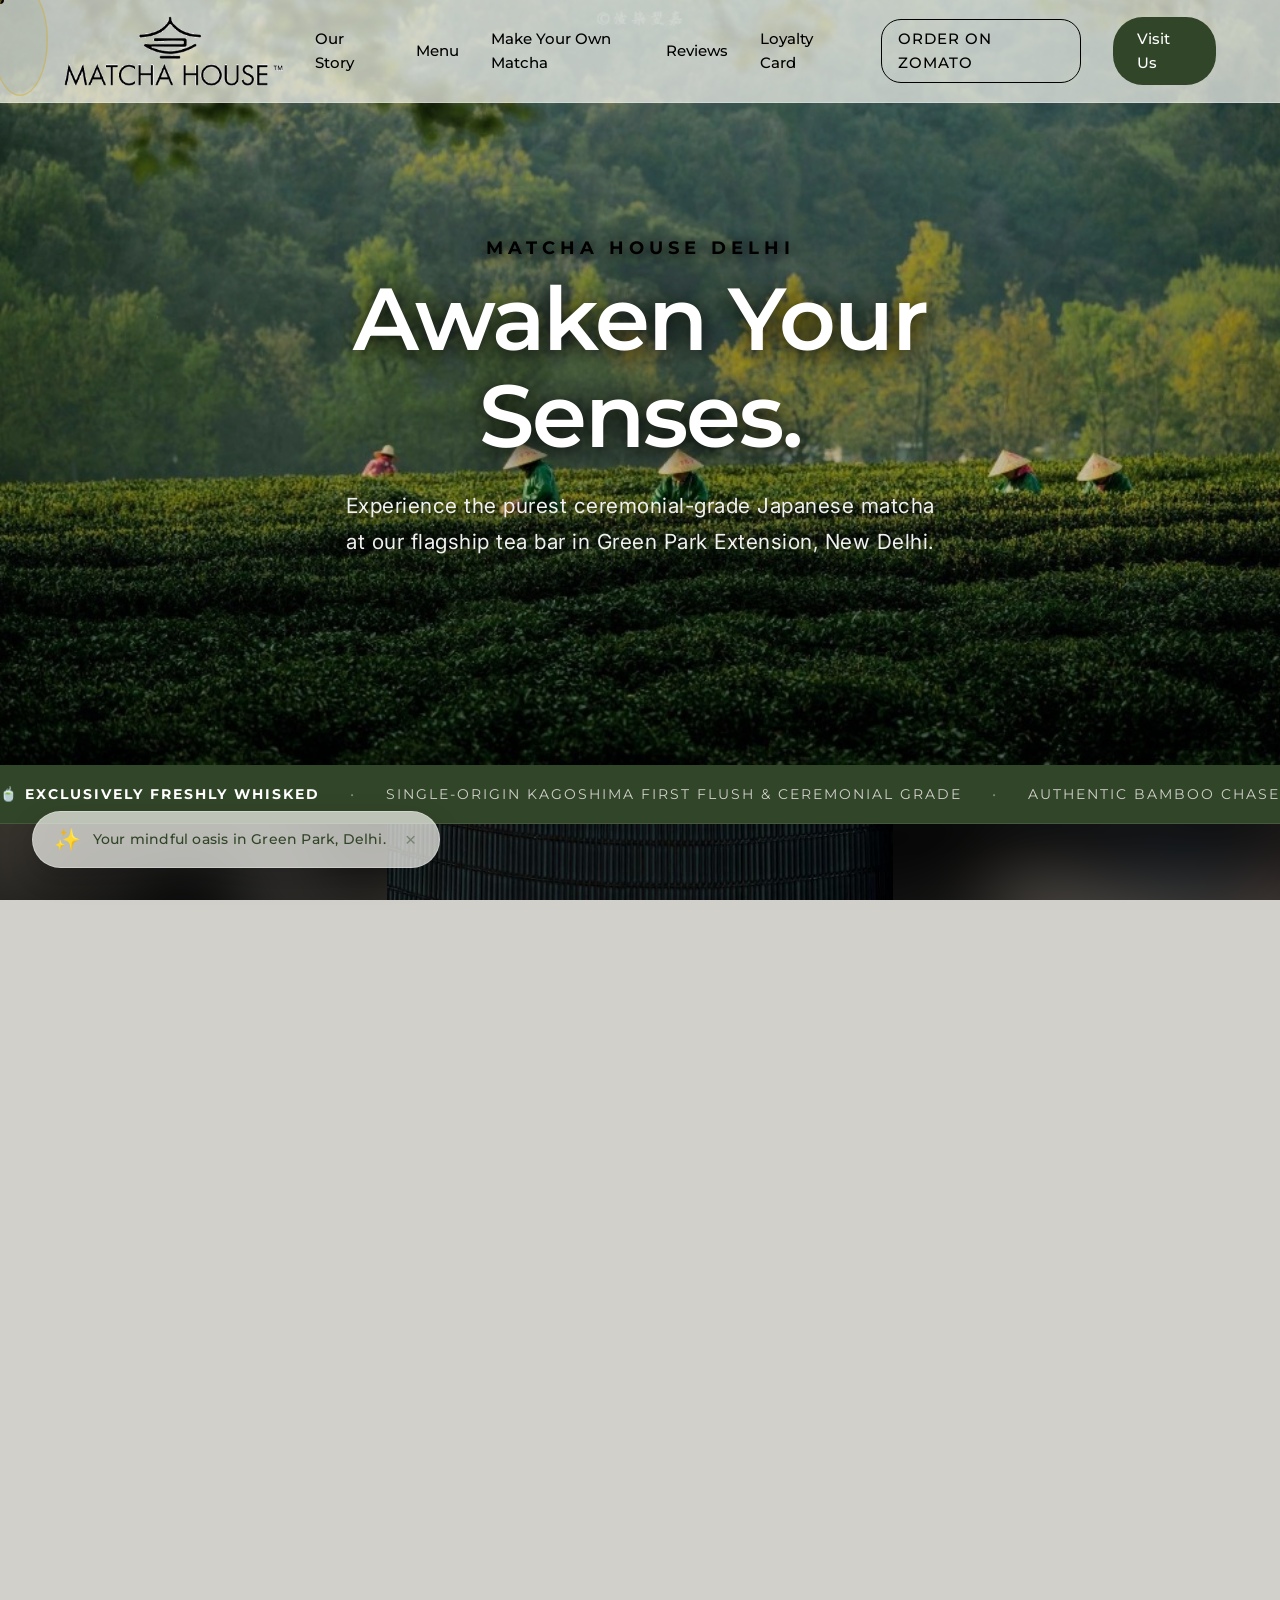
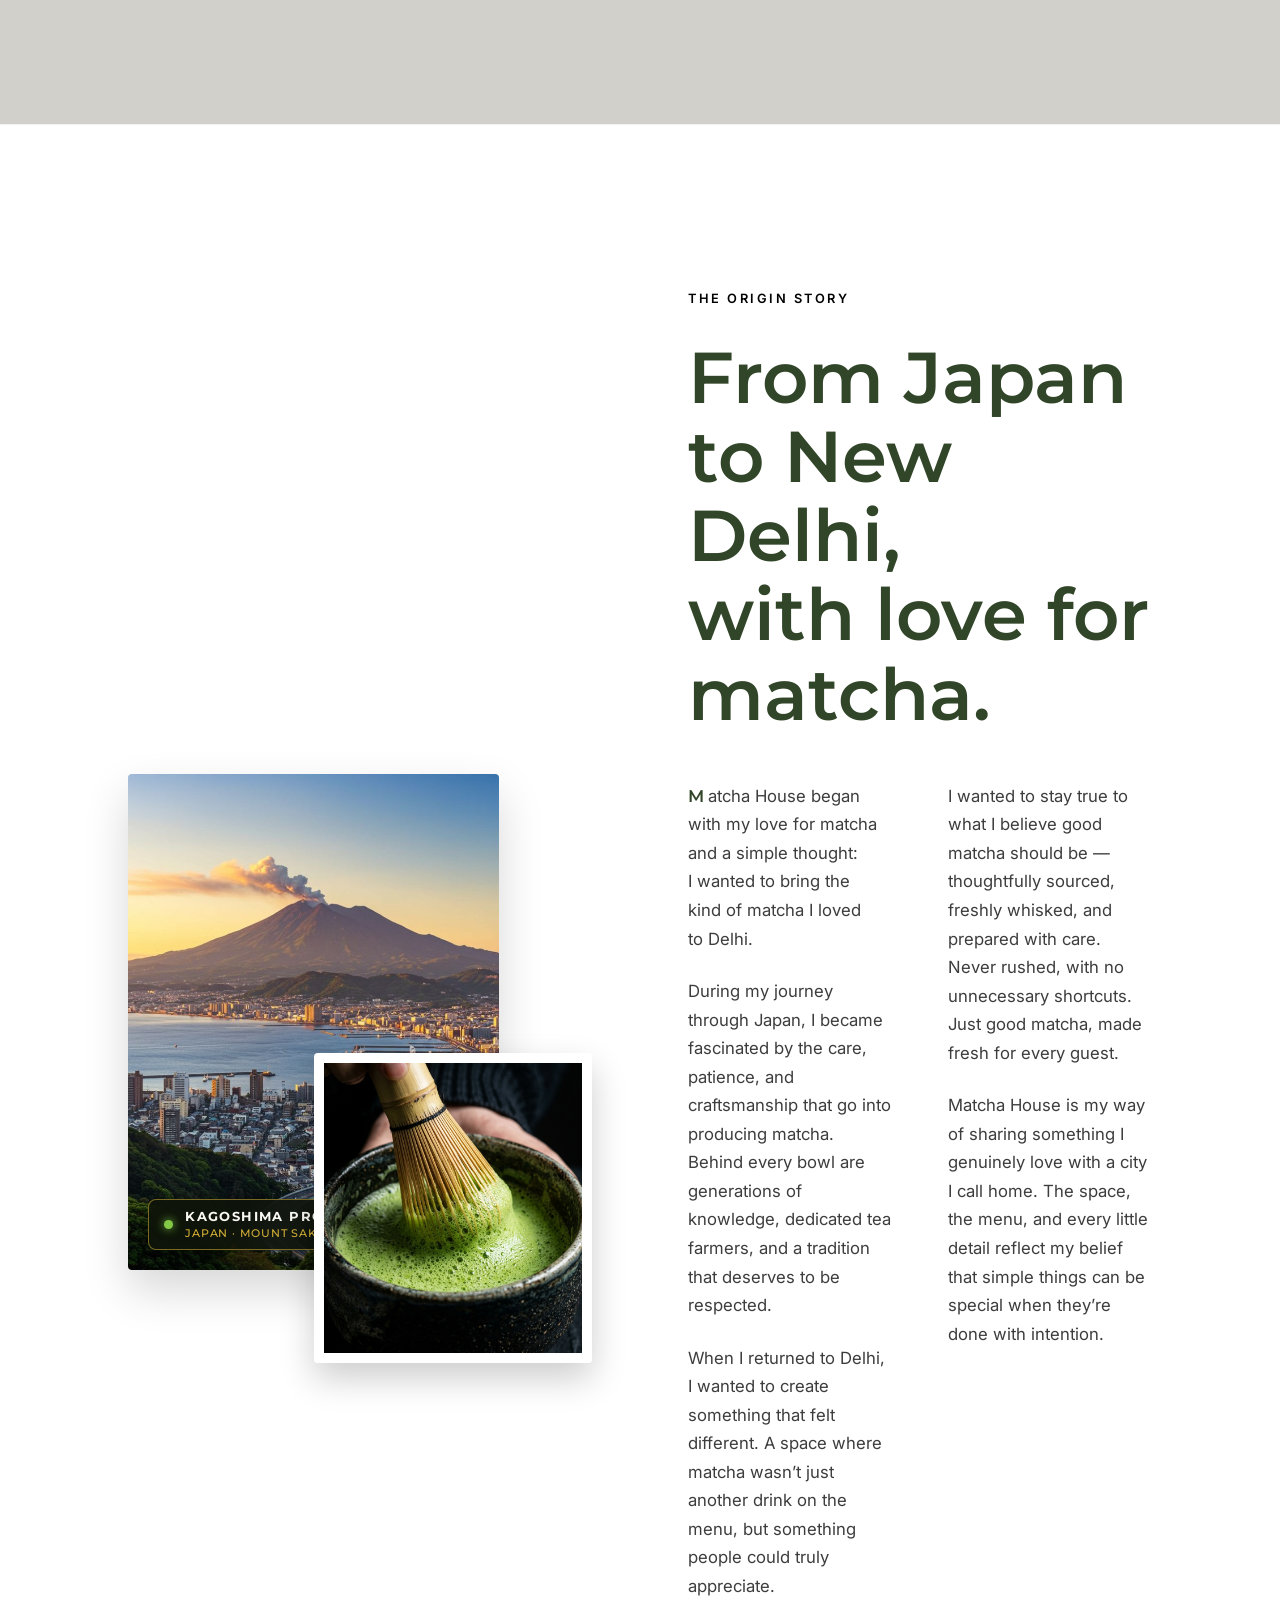
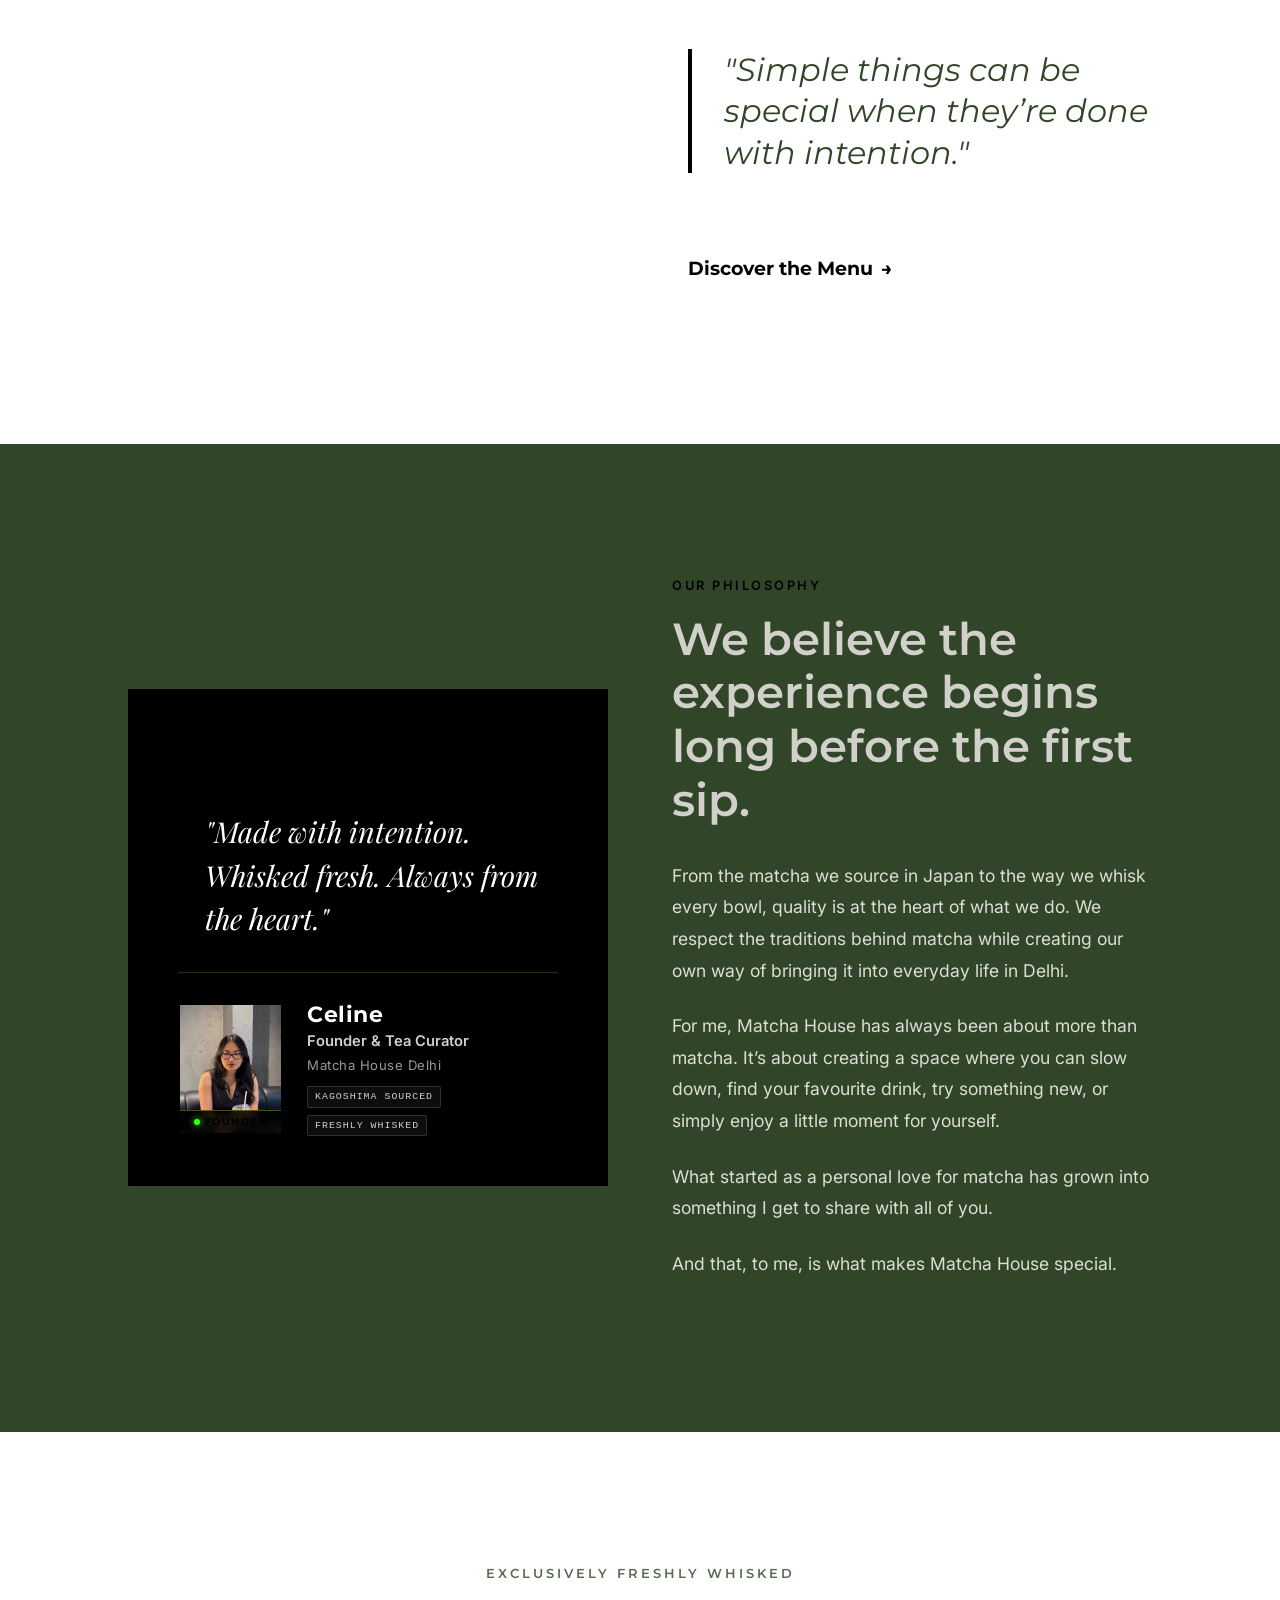
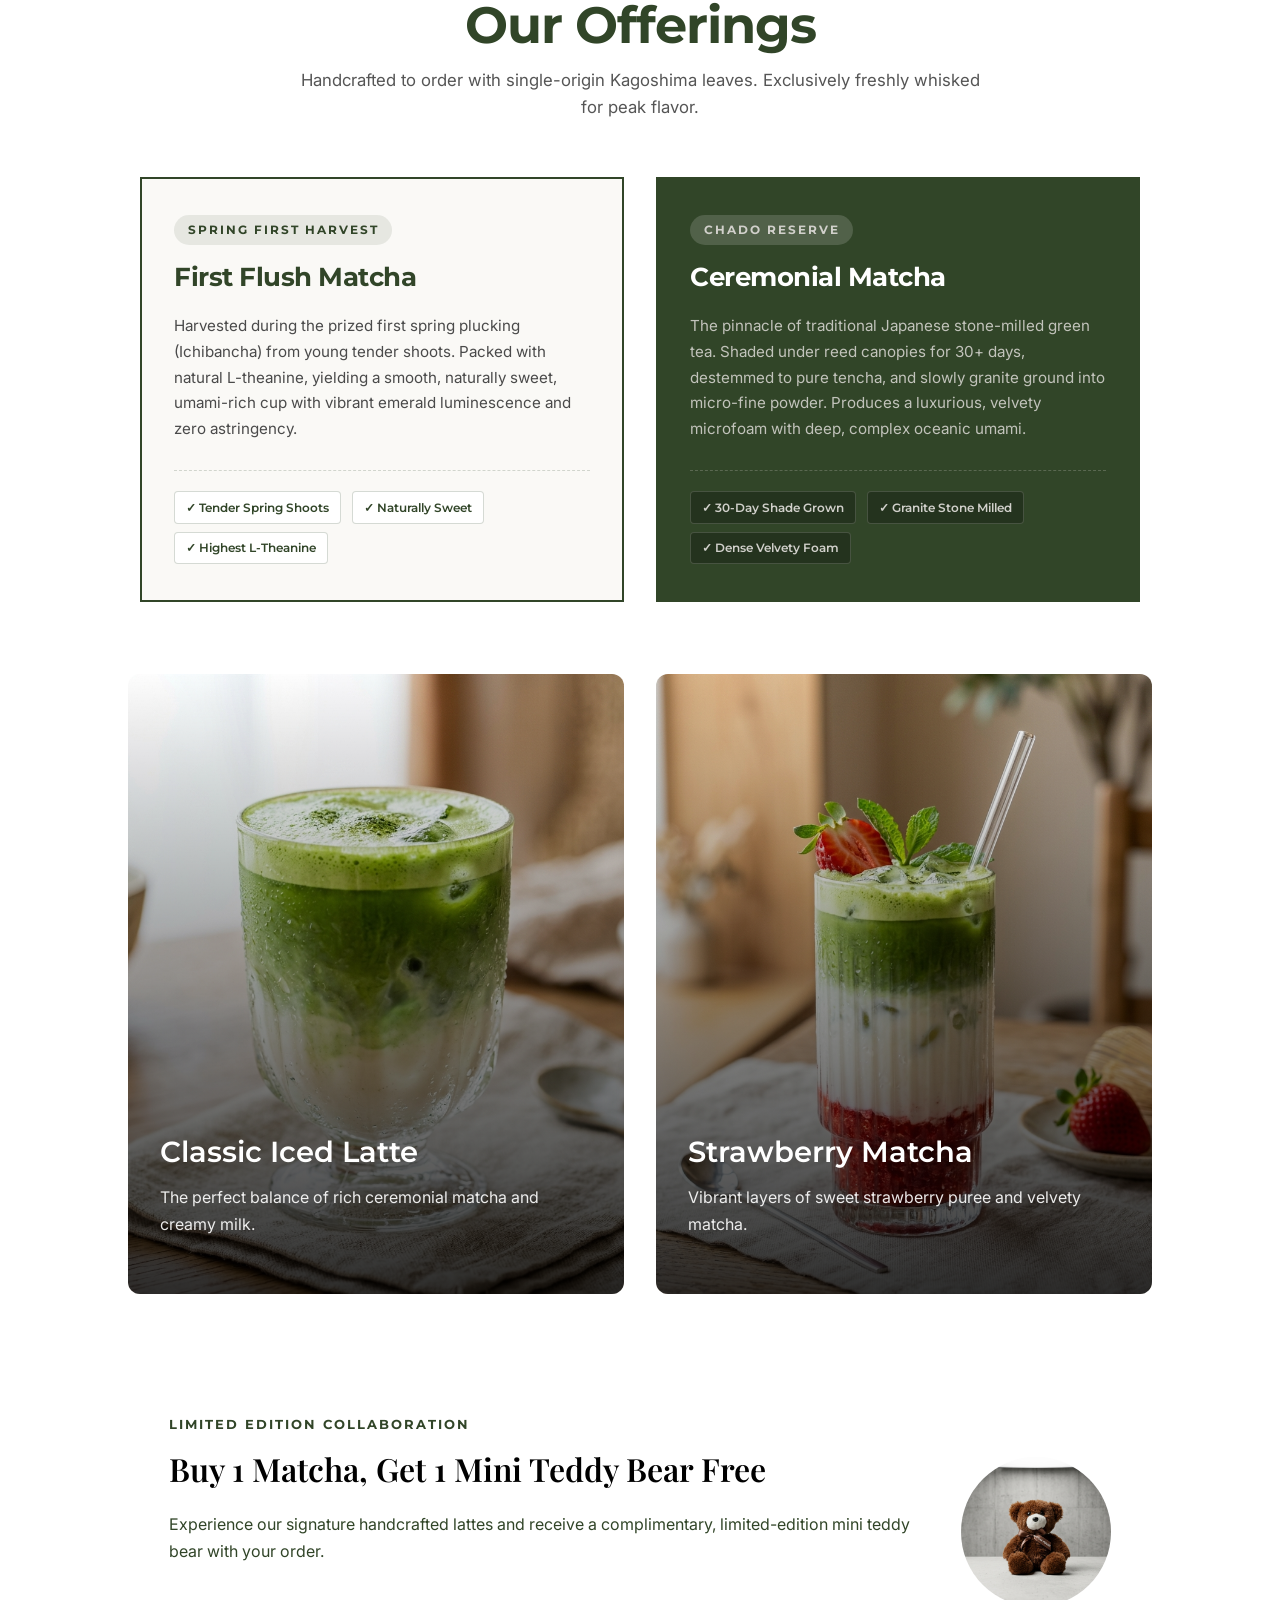
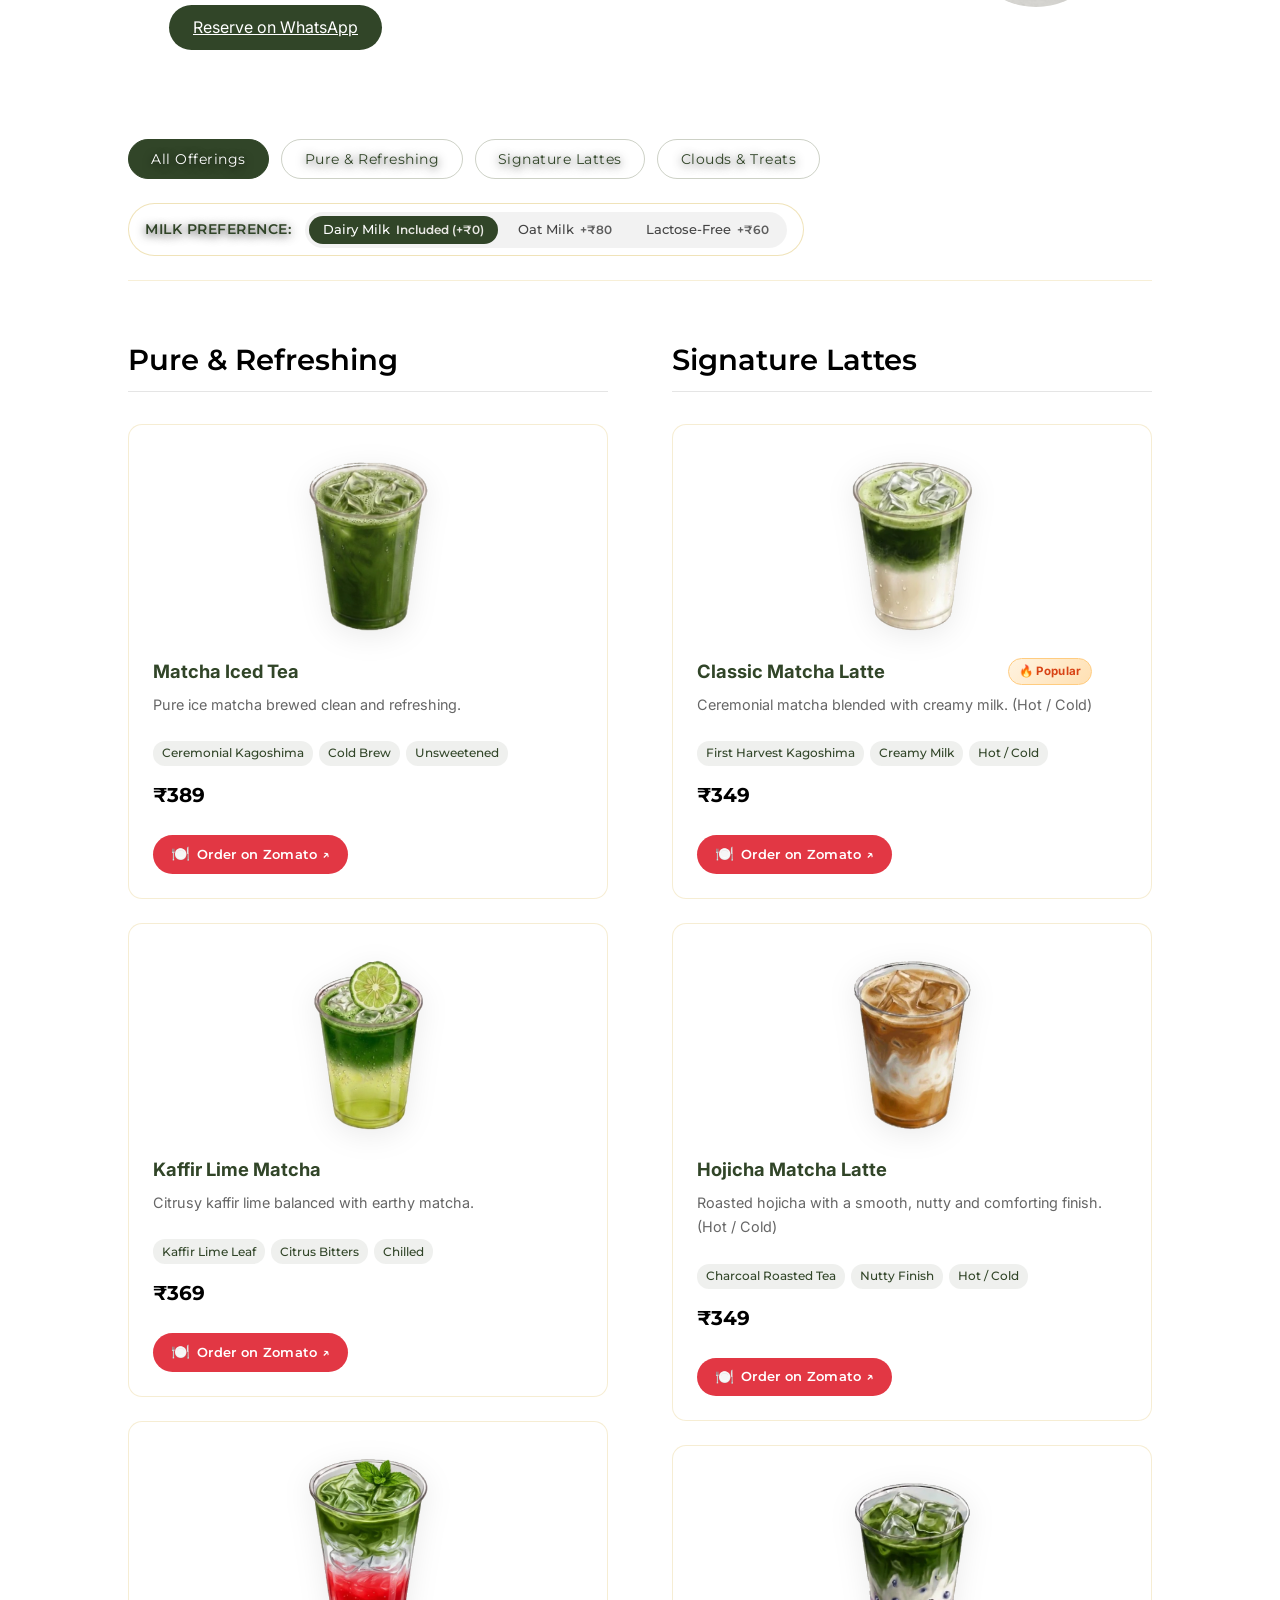
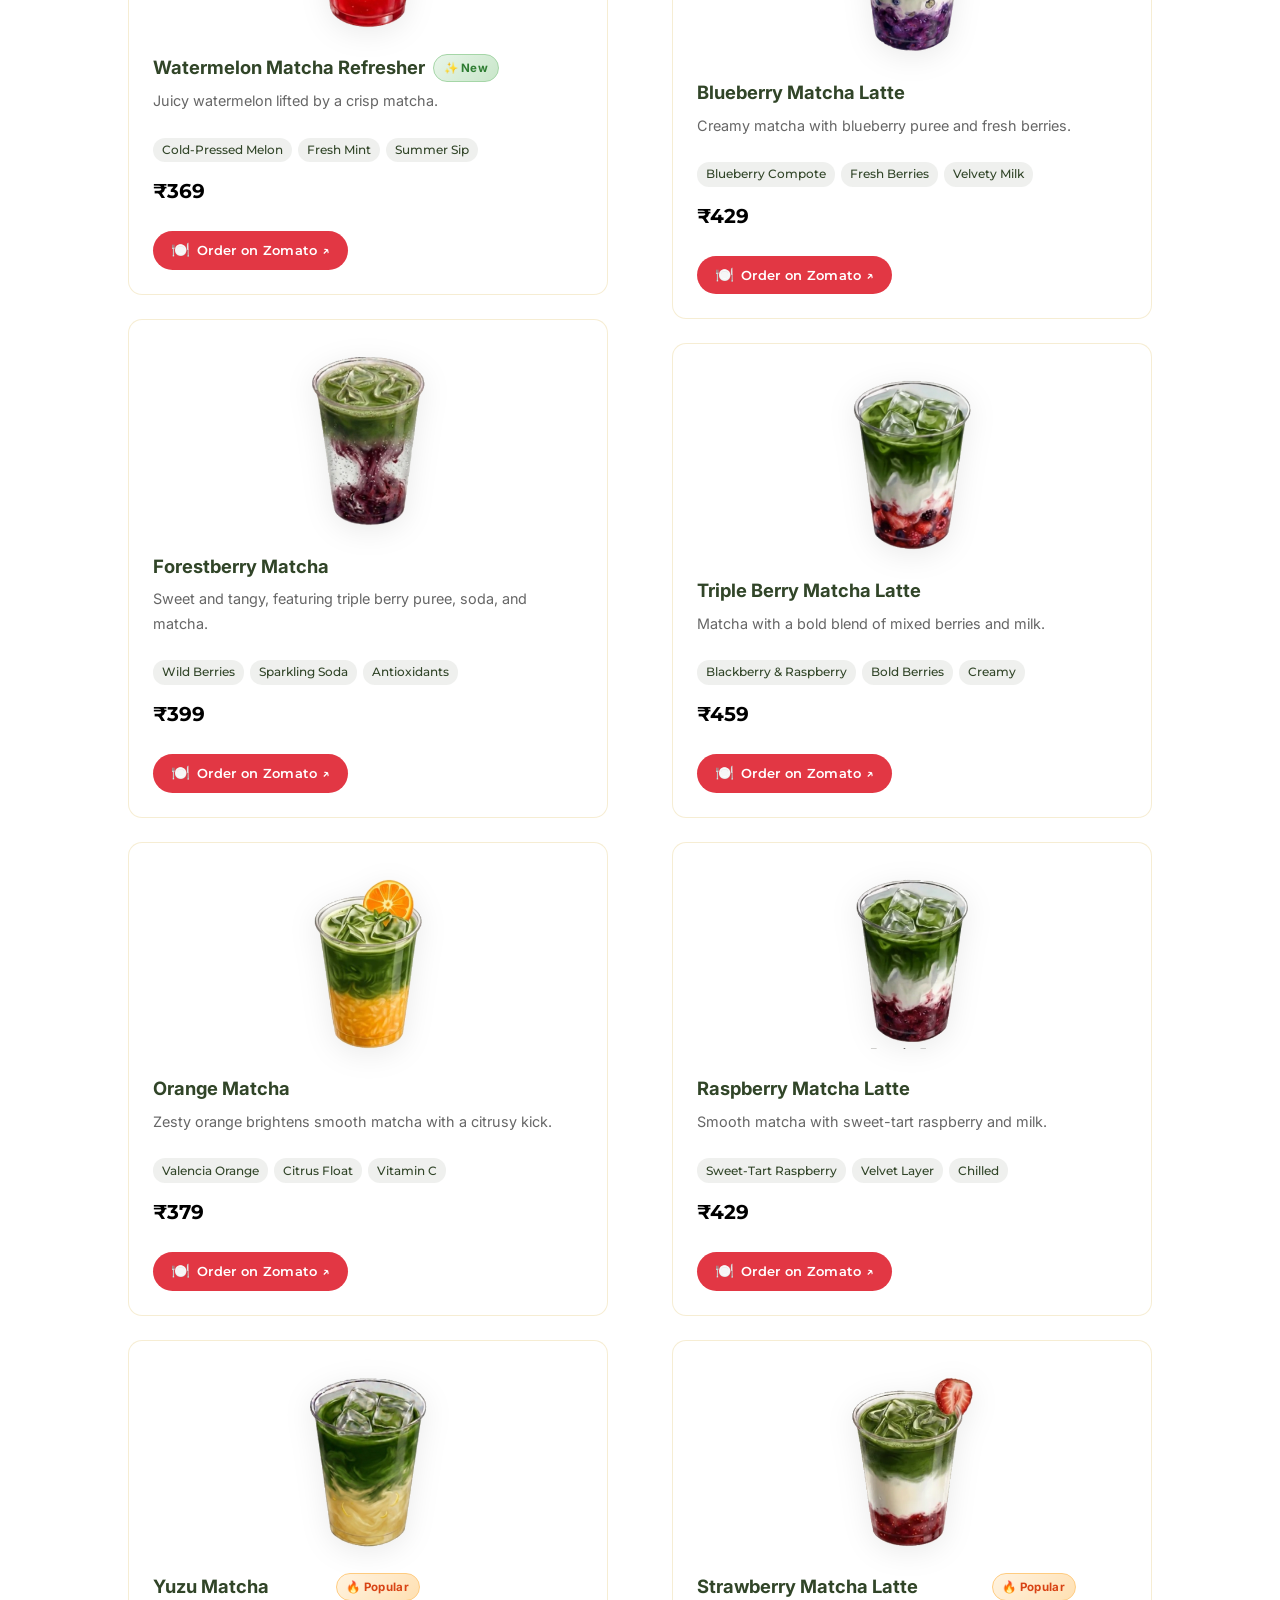
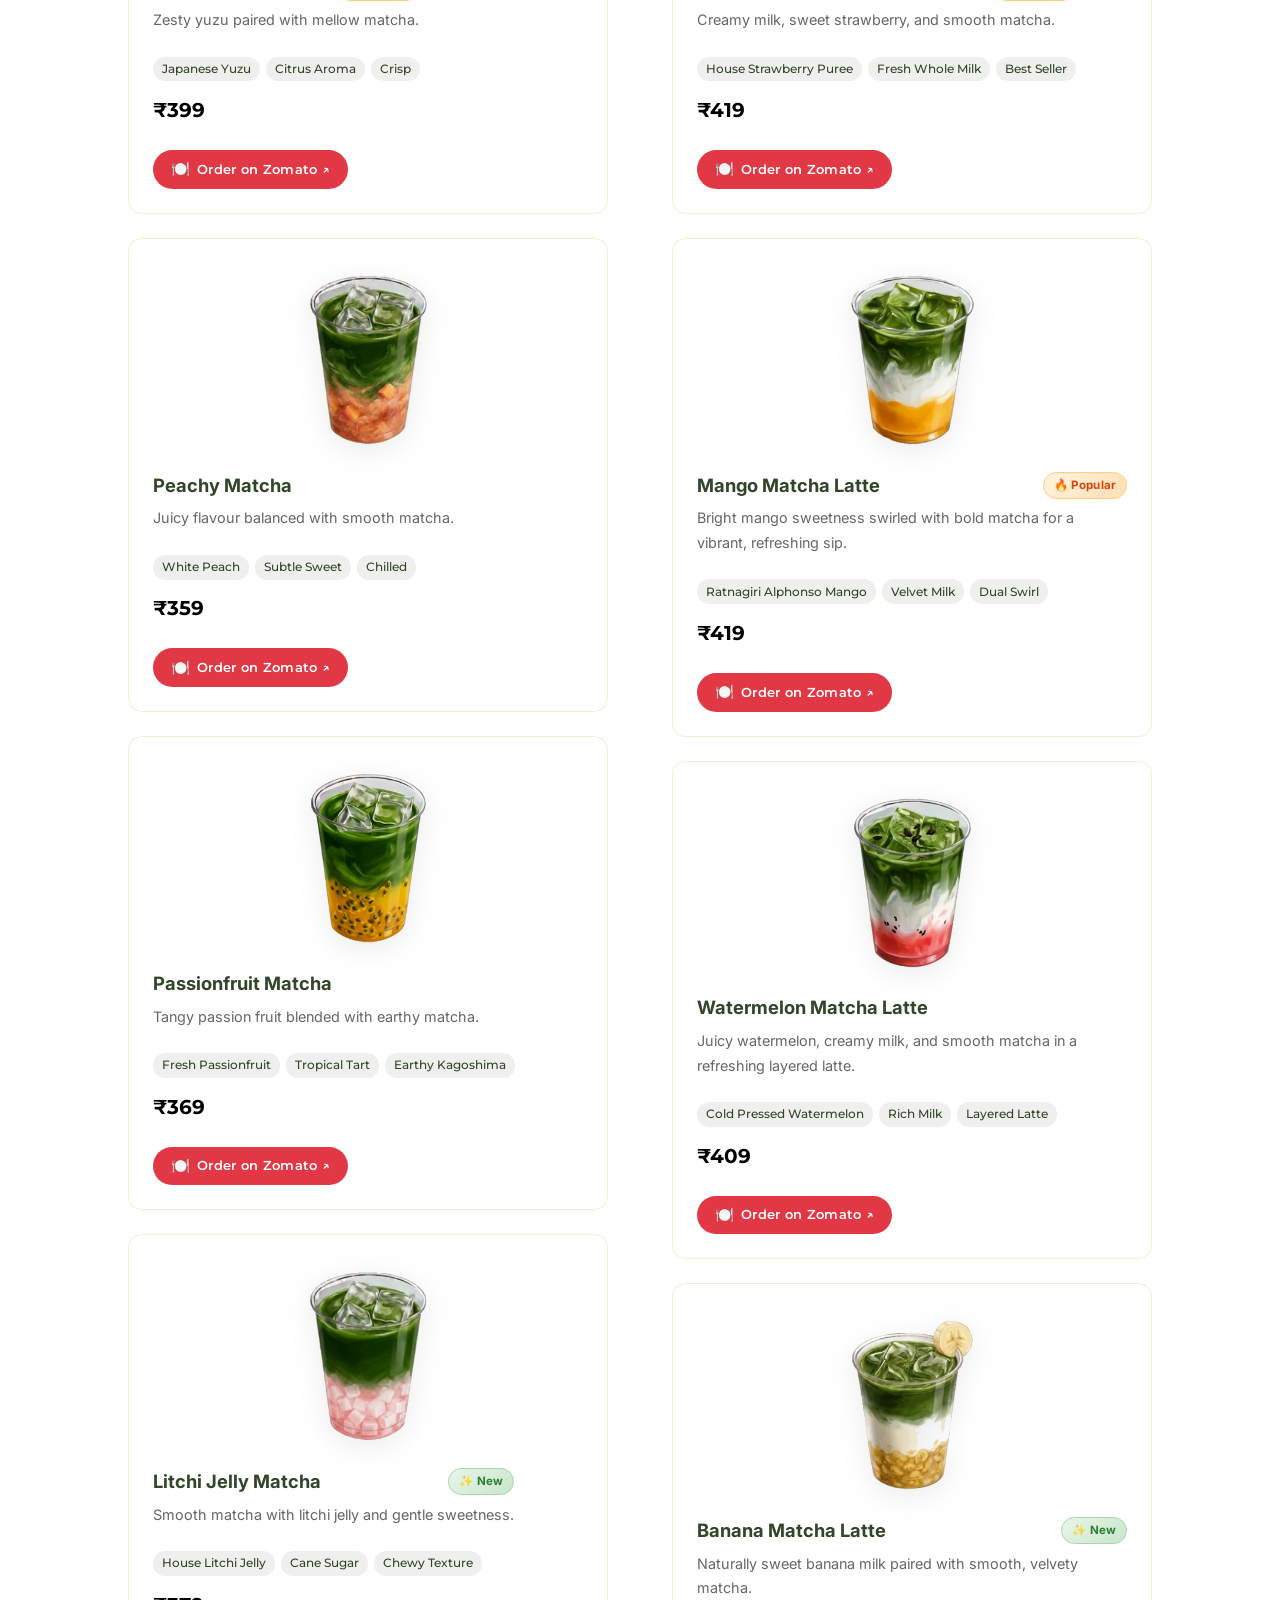
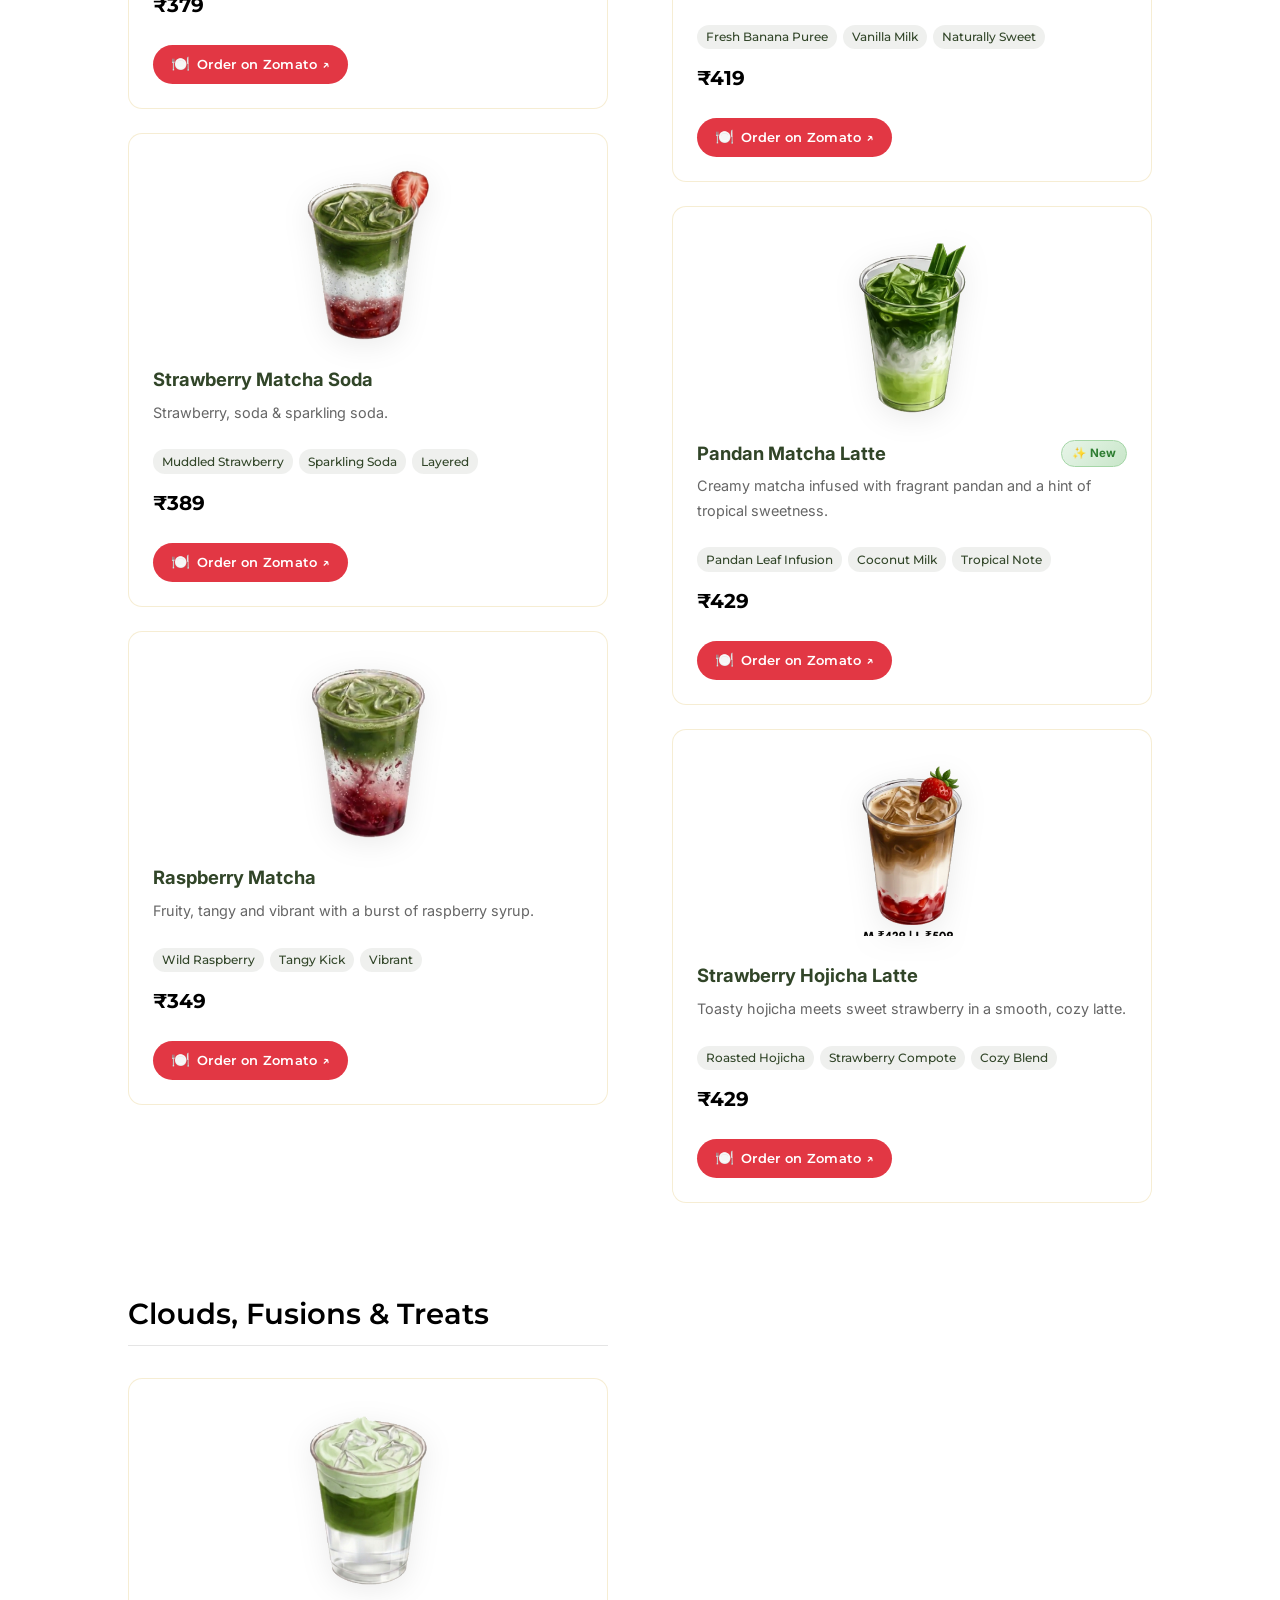
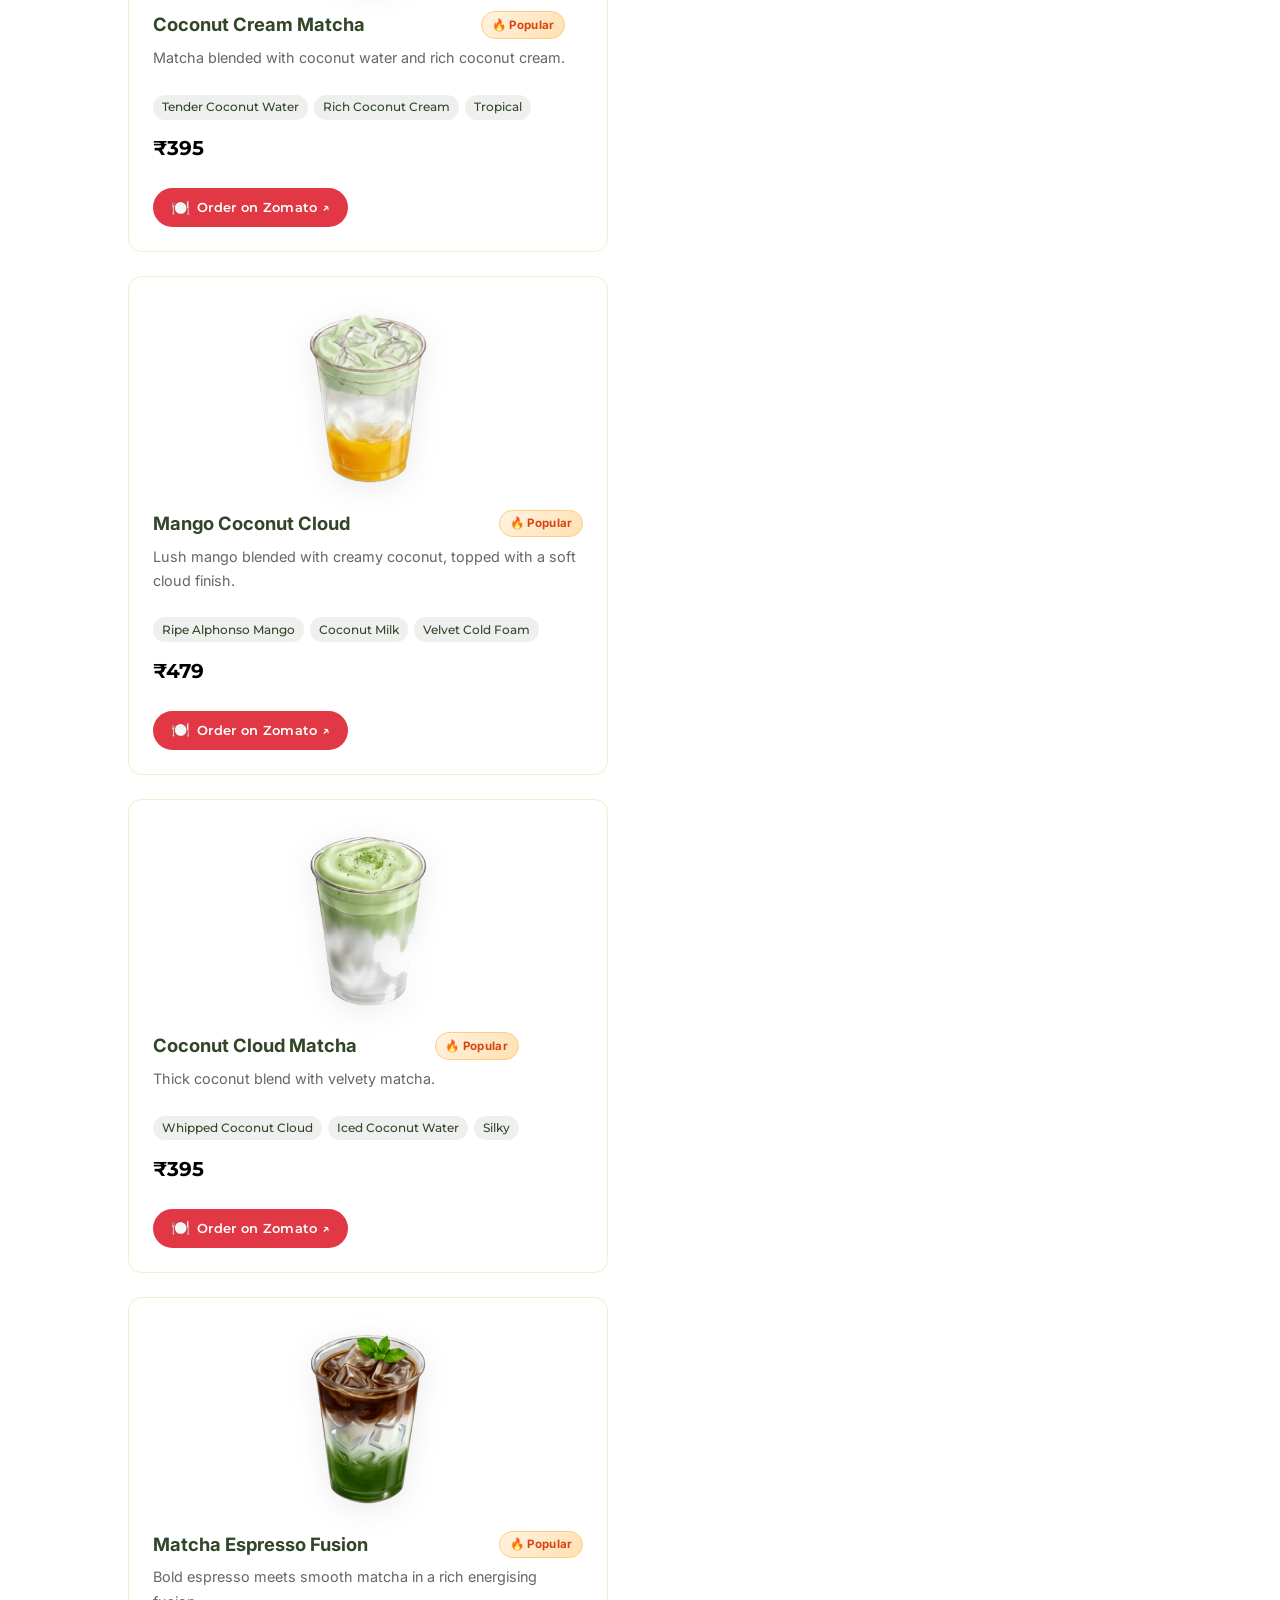
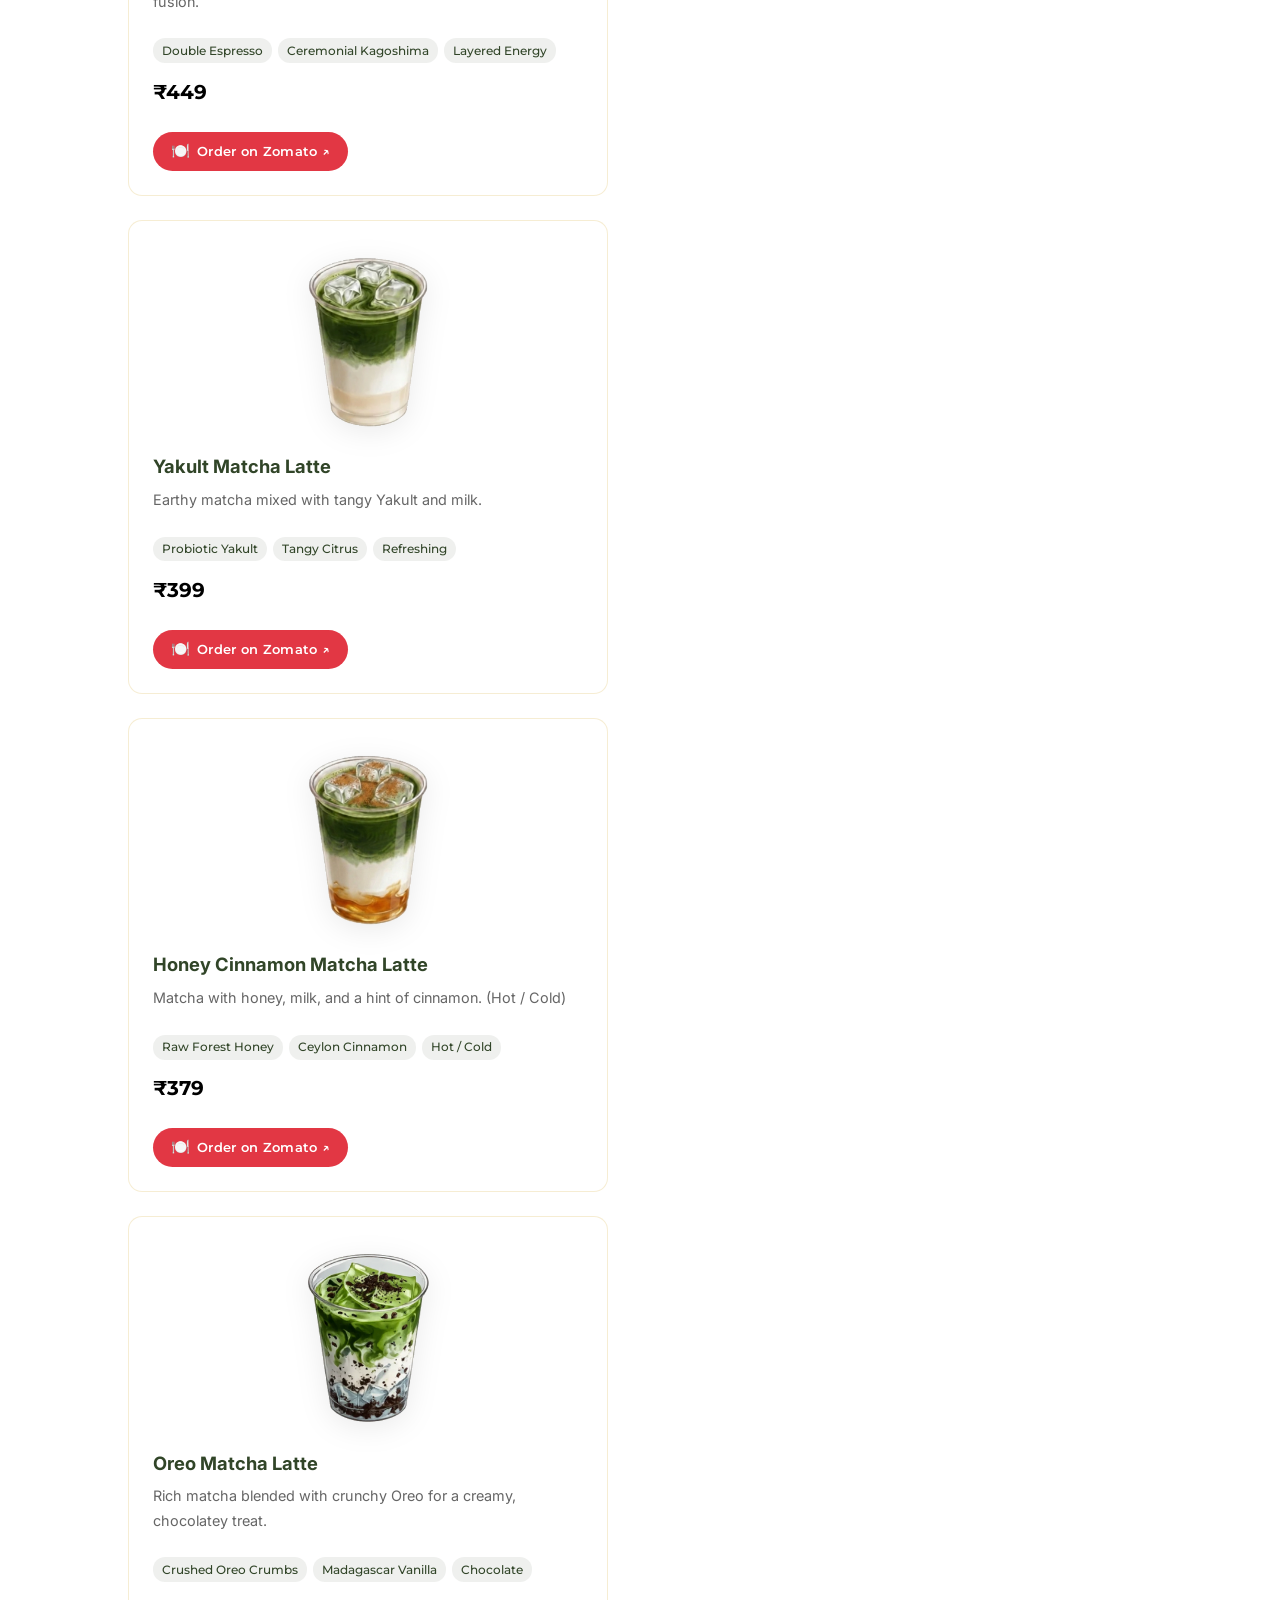
==== commit b505a666: "feat: crop and add founder Celine's image near founder line with brutalist frame and modal lightbox" ====
--- a/index.html
+++ b/index.html
@@ -290,8 +290,27 @@
                             "Made with intention. Whisked fresh. Always from the heart."
                         </blockquote>
                         <div class="founder-author">
-                            <span class="founder-name">Celine</span>
-                            <span class="founder-title">Founder &amp; Tea Curator, Matcha House Delhi</span>
+                            <div class="founder-portrait-wrap">
+                                <div class="founder-portrait-frame" id="founderPortraitTrigger" role="button" tabindex="0" aria-label="View founder Celine's profile photo" title="Click to view portrait">
+                                    <img src="assets/celine_crop.jpg" alt="Celine, Founder &amp; Tea Curator holding iced matcha at Matcha House Delhi" class="founder-portrait-img" width="105" height="132" loading="eager">
+                                    <span class="founder-portrait-tag">
+                                        <span class="pulse-dot-green"></span>
+                                        FOUNDER
+                                    </span>
+                                </div>
+                            </div>
+                            <div class="founder-author-info">
+                                <div class="founder-name-row">
+                                    <span class="founder-name">Celine</span>
+                                    <span class="founder-verified-badge" title="Founder &amp; Tea Curator">✦</span>
+                                </div>
+                                <span class="founder-title">Founder &amp; Tea Curator</span>
+                                <span class="founder-subtitle">Matcha House Delhi</span>
+                                <div class="founder-pill-tags">
+                                    <span class="founder-pill">Kagoshima Sourced</span>
+                                    <span class="founder-pill">Freshly Whisked</span>
+                                </div>
+                            </div>
                         </div>
                     </div>
                 </div>
@@ -1133,48 +1152,6 @@
         </div>
     </section>
 
-    <!-- Taste Profiler Section -->
-    <section id="taste-profile" class="taste-section">
-        <div class="taste-container">
-            <div class="taste-header">
-                <h2>Find Your Perfect Match(a)</h2>
-                <p>Answer three quick questions to unlock your custom off-menu creation.</p>
-            </div>
-            <div class="taste-quiz" id="tasteQuiz">
-                <div class="quiz-slide active" id="quizSlide1">
-                    <h3>What's your mood today?</h3>
-                    <div class="quiz-options">
-                        <button class="quiz-btn" onclick="nextSlide(1, 'Sweet')">Sweet &amp; Indulgent</button>
-                        <button class="quiz-btn" onclick="nextSlide(1, 'Earthy')">Earthy &amp; Traditional</button>
-                    </div>
-                </div>
-                <div class="quiz-slide" id="quizSlide2">
-                    <h3>Temperature?</h3>
-                    <div class="quiz-options">
-                        <button class="quiz-btn" onclick="nextSlide(2, 'Iced')">Ice Cold</button>
-                        <button class="quiz-btn" onclick="nextSlide(2, 'Hot')">Steaming Hot</button>
-                    </div>
-                </div>
-                <div class="quiz-slide" id="quizSlide3">
-                    <h3>Base?</h3>
-                    <div class="quiz-options">
-                        <button class="quiz-btn" onclick="finishQuiz('Oat Milk')">Oat Milk</button>
-                        <button class="quiz-btn" onclick="finishQuiz('Pure Water')">Pure Water</button>
-                    </div>
-                </div>
-            </div>
-            <div class="taste-result" id="tasteResult" style="display: none;">
-                <h3>Your Custom Profile</h3>
-                <div class="result-card">
-                    <h4 id="resultDrinkName">The Dirty Yuzu Matcha</h4>
-                    <p id="resultDrinkDesc">An iced, sweet blend with oat milk.</p>
-                    <div class="barcode-graphic">|| ||| | ||| || |</div>
-                    <p class="barcode-hint">Show this at the register.</p>
-                </div>
-                <button class="btn-primary" onclick="resetQuiz()">Retake Quiz</button>
-            </div>
-        </div>
-    </section>
 
     <!-- Enhanced Location Section (R6) -->
     <section id="location" class="location-section">
@@ -1247,6 +1224,32 @@
         </div>
     </footer>
 
+    <!-- Founder Portrait Modal Lightbox -->
+    <div id="founderModal" class="founder-modal" aria-hidden="true" role="dialog" aria-label="Founder Celine Portrait">
+        <div class="founder-modal-overlay" id="founderModalOverlay"></div>
+        <div class="founder-modal-card">
+            <button class="founder-modal-close" id="founderModalClose" aria-label="Close modal">&times;</button>
+            <div class="founder-modal-img-wrap">
+                <img src="assets/celine_crop.jpg" alt="Celine - Founder &amp; Tea Curator, Matcha House Delhi" class="founder-modal-img">
+                <div class="founder-modal-badge">
+                    <span class="pulse-dot-green"></span>
+                    <span>CURATOR &amp; FOUNDER</span>
+                </div>
+            </div>
+            <div class="founder-modal-caption">
+                <span class="sub-heading">Matcha House Delhi</span>
+                <h3 class="founder-modal-name">Celine</h3>
+                <p class="founder-modal-role">Founder &amp; Tea Curator</p>
+                <blockquote class="founder-modal-quote">
+                    "Made with intention. Whisked fresh. Always from the heart."
+                </blockquote>
+                <p class="founder-modal-desc">
+                    Bringing single-origin Kagoshima ceremonial matcha culture to New Delhi, freshly whisked to order.
+                </p>
+            </div>
+        </div>
+    </div>
+
     <script src="script.js"></script>
 </body>
 </html>
--- a/styles.css
+++ b/styles.css
@@ -1222,119 +1222,6 @@
     color: var(--color-matcha-dark);
 }
 
-/* --- Taste Profiler Section --- */
-.taste-section {
-    padding: 8rem 10%;
-    background-color: var(--color-cream);
-    text-align: center;
-}
-
-.taste-header h2 {
-    font-size: 3rem;
-    color: var(--color-matcha-dark);
-    margin-bottom: 1rem;
-}
-
-.taste-header p {
-    color: #555;
-    margin-bottom: 4rem;
-}
-
-.taste-quiz {
-    max-width: 600px;
-    margin: 0 auto;
-    position: relative;
-    min-height: 250px;
-}
-
-.quiz-slide {
-    position: absolute;
-    top: 0;
-    left: 0;
-    width: 100%;
-    opacity: 0;
-    visibility: hidden;
-    transform: translateX(50px);
-    transition: all 0.5s ease;
-}
-
-.quiz-slide.active {
-    opacity: 1;
-    visibility: visible;
-    transform: translateX(0);
-}
-
-.quiz-slide.exit {
-    transform: translateX(-50px);
-}
-
-.quiz-slide h3 {
-    font-size: 2rem;
-    color: var(--color-matcha-dark);
-    margin-bottom: 2rem;
-}
-
-.quiz-options {
-    display: flex;
-    justify-content: center;
-    gap: 1.5rem;
-}
-
-.quiz-btn {
-    background: transparent;
-    border: 2px solid var(--color-gold);
-    color: var(--color-matcha-dark);
-    padding: 1rem 2rem;
-    border-radius: 30px;
-    font-family: var(--font-heading);
-    font-size: 1.1rem;
-    font-weight: 600;
-    cursor: pointer;
-    transition: all 0.3s ease;
-}
-
-.quiz-btn:hover {
-    background: var(--color-gold);
-    color: white;
-}
-
-.taste-result {
-    max-width: 500px;
-    margin: 0 auto;
-    animation: fadeIn 1s ease forwards;
-}
-
-.result-card {
-    background: white;
-    border-radius: 20px;
-    padding: 3rem;
-    margin: 2rem 0;
-    border-top: 5px solid var(--color-gold);
-}
-
-.result-card h4 {
-    font-size: 1.8rem;
-    color: var(--color-matcha-dark);
-    margin-bottom: 0.5rem;
-}
-
-.barcode-graphic {
-    font-family: 'Courier New', Courier, monospace;
-    font-size: 2rem;
-    letter-spacing: -2px;
-    text-shadow: 0 4px 20px rgba(0, 0, 0, 0.8), 0 0 40px rgba(0, 0, 0, 0.5);
-    font-weight: 900;
-    color: var(--color-matcha-dark);
-    margin: 2rem 0 0.5rem;
-    opacity: 0.8;
-}
-
-.barcode-hint {
-    font-size: 0.8rem;
-    color: #888;
-    text-transform: uppercase;
-    letter-spacing: 1px;
-}
 
 /* --- Location Map Section --- */
 .location-section {
@@ -3197,17 +3084,315 @@
     padding-left: 1.5rem;
 }
 
+/* Founder Author Lockup with Portrait */
+.founder-author {
+    display: flex;
+    align-items: center;
+    gap: 1.5rem;
+    margin-top: 1.75rem;
+    padding-top: 1.75rem;
+    border-top: 1px solid rgba(212, 175, 55, 0.25);
+}
+
+.founder-portrait-wrap {
+    flex-shrink: 0;
+    position: relative;
+}
+
+.founder-portrait-frame {
+    position: relative;
+    width: 105px;
+    height: 132px;
+    border: 2px solid var(--color-gold);
+    box-shadow: 4px 4px 0px var(--color-gold);
+    background: #111;
+    overflow: hidden;
+    border-radius: 2px;
+    cursor: pointer;
+    transition: transform 0.3s cubic-bezier(0.16, 1, 0.3, 1), box-shadow 0.3s cubic-bezier(0.16, 1, 0.3, 1);
+}
+
+.founder-portrait-frame:hover,
+.founder-portrait-frame:focus-visible {
+    transform: translate(-3px, -3px);
+    box-shadow: 7px 7px 0px var(--color-gold);
+    outline: none;
+}
+
+.founder-portrait-img {
+    width: 100%;
+    height: 100%;
+    object-fit: cover;
+    object-position: center top;
+    display: block;
+    transition: transform 0.4s ease;
+}
+
+.founder-portrait-frame:hover .founder-portrait-img {
+    transform: scale(1.06);
+}
+
+.founder-portrait-tag {
+    position: absolute;
+    bottom: 0;
+    left: 0;
+    right: 0;
+    background: rgba(0, 0, 0, 0.88);
+    backdrop-filter: blur(4px);
+    -webkit-backdrop-filter: blur(4px);
+    border-top: 1px solid rgba(212, 175, 55, 0.4);
+    color: var(--color-gold);
+    font-family: var(--font-heading);
+    font-size: 0.62rem;
+    font-weight: 700;
+    letter-spacing: 1.5px;
+    padding: 3px 4px;
+    display: flex;
+    align-items: center;
+    justify-content: center;
+    gap: 5px;
+    text-transform: uppercase;
+}
+
+.pulse-dot-green {
+    width: 6px;
+    height: 6px;
+    background-color: #39ff14;
+    border-radius: 50%;
+    display: inline-block;
+    box-shadow: 0 0 6px #39ff14;
+    animation: curatorPulse 2s infinite;
+}
+
+@keyframes curatorPulse {
+    0% { transform: scale(0.95); box-shadow: 0 0 0 0 rgba(57, 255, 20, 0.7); }
+    70% { transform: scale(1.1); box-shadow: 0 0 0 5px rgba(57, 255, 20, 0); }
+    100% { transform: scale(0.95); box-shadow: 0 0 0 0 rgba(57, 255, 20, 0); }
+}
+
+.founder-author-info {
+    display: flex;
+    flex-direction: column;
+    gap: 0.25rem;
+}
+
+.founder-name-row {
+    display: flex;
+    align-items: center;
+    gap: 0.45rem;
+}
+
 .founder-name {
     font-family: var(--font-heading);
-    font-size: 1.2rem;
+    font-size: 1.4rem;
     font-weight: 700;
+    color: #fff;
+    display: inline-block;
+    letter-spacing: 0.5px;
+    line-height: 1.2;
+}
+
+.founder-verified-badge {
+    color: var(--color-gold);
+    font-size: 0.95rem;
+    line-height: 1;
+}
+
+.founder-title {
+    font-size: 0.92rem;
+    font-weight: 600;
     color: var(--color-cream);
+    line-height: 1.3;
+}
+
+.founder-subtitle {
+    font-size: 0.82rem;
+    color: #999;
+    letter-spacing: 0.5px;
+}
+
+.founder-pill-tags {
+    display: flex;
+    flex-wrap: wrap;
+    gap: 0.4rem;
+    margin-top: 0.4rem;
+}
+
+.founder-pill {
+    font-family: var(--font-mono, monospace);
+    font-size: 0.62rem;
+    letter-spacing: 1px;
+    padding: 2px 7px;
+    background: rgba(255, 255, 255, 0.05);
+    border: 1px solid rgba(255, 255, 255, 0.15);
+    color: var(--color-cream);
+    border-radius: 2px;
+    text-transform: uppercase;
+}
+
+/* Founder Lightbox Modal */
+.founder-modal {
+    position: fixed;
+    top: 0;
+    left: 0;
+    width: 100%;
+    height: 100%;
+    z-index: 99999;
+    display: flex;
+    align-items: center;
+    justify-content: center;
+    opacity: 0;
+    visibility: hidden;
+    pointer-events: none;
+    transition: opacity 0.3s cubic-bezier(0.16, 1, 0.3, 1), visibility 0.3s;
+    padding: 1.5rem;
+}
+
+.founder-modal.active {
+    opacity: 1;
+    visibility: visible;
+    pointer-events: auto;
+}
+
+.founder-modal-overlay {
+    position: absolute;
+    top: 0;
+    left: 0;
+    width: 100%;
+    height: 100%;
+    background: rgba(0, 0, 0, 0.85);
+    backdrop-filter: blur(8px);
+    -webkit-backdrop-filter: blur(8px);
+}
+
+.founder-modal-card {
+    position: relative;
+    background: #0f1811;
+    border: 2px solid var(--color-gold);
+    box-shadow: 8px 8px 0px var(--color-gold);
+    max-width: 680px;
+    width: 100%;
+    display: grid;
+    grid-template-columns: 260px 1fr;
+    z-index: 1;
+    animation: modalSlideUp 0.35s cubic-bezier(0.16, 1, 0.3, 1);
+    overflow: hidden;
+}
+
+@keyframes modalSlideUp {
+    from { transform: scale(0.94) translateY(16px); opacity: 0; }
+    to { transform: scale(1) translateY(0); opacity: 1; }
+}
+
+.founder-modal-close {
+    position: absolute;
+    top: 10px;
+    right: 12px;
+    background: rgba(0, 0, 0, 0.7);
+    border: 1px solid rgba(212, 175, 55, 0.5);
+    color: #fff;
+    width: 32px;
+    height: 32px;
+    display: flex;
+    align-items: center;
+    justify-content: center;
+    font-size: 1.3rem;
+    cursor: pointer;
+    z-index: 10;
+    transition: background 0.2s, color 0.2s;
+}
+
+.founder-modal-close:hover {
+    background: var(--color-gold);
+    color: #000;
+}
+
+.founder-modal-img-wrap {
+    position: relative;
+    background: #000;
+    height: 100%;
+    min-height: 320px;
+}
+
+.founder-modal-img {
+    width: 100%;
+    height: 100%;
+    object-fit: cover;
     display: block;
 }
 
-.founder-title {
+.founder-modal-badge {
+    position: absolute;
+    bottom: 0.75rem;
+    left: 0.75rem;
+    right: 0.75rem;
+    background: rgba(0, 0, 0, 0.88);
+    border: 1px solid rgba(212, 175, 55, 0.5);
+    color: var(--color-gold);
+    font-family: var(--font-heading);
+    font-size: 0.65rem;
+    letter-spacing: 1px;
+    font-weight: 700;
+    padding: 5px 8px;
+    display: flex;
+    align-items: center;
+    gap: 6px;
+}
+
+.founder-modal-caption {
+    padding: 2.25rem 2rem;
+    display: flex;
+    flex-direction: column;
+    justify-content: center;
+    color: #fff;
+}
+
+.founder-modal-name {
+    font-family: var(--font-heading);
+    font-size: 1.8rem;
+    font-weight: 800;
+    margin: 0.3rem 0;
+    color: #fff;
+}
+
+.founder-modal-role {
+    color: var(--color-gold);
     font-size: 0.95rem;
+    margin-bottom: 1rem;
+    font-weight: 600;
+}
+
+.founder-modal-quote {
+    font-family: var(--font-serif);
+    font-style: italic;
+    font-size: 1.15rem;
+    line-height: 1.5;
+    border-left: 2px solid var(--color-gold);
+    padding-left: 1rem;
+    margin: 0 0 1rem 0;
+    color: var(--color-cream);
+}
+
+.founder-modal-desc {
+    font-size: 0.88rem;
+    line-height: 1.6;
     color: #aaa;
+    margin: 0;
+}
+
+@media (max-width: 600px) {
+    .founder-modal-card {
+        grid-template-columns: 1fr;
+        max-height: 90vh;
+        overflow-y: auto;
+    }
+    .founder-modal-img-wrap {
+        height: 240px;
+        min-height: auto;
+    }
+    .founder-modal-caption {
+        padding: 1.5rem;
+    }
 }
 
 .founder-content .sub-heading {
@@ -3399,8 +3584,30 @@
     .founder-section {
         padding: 4rem 5%;
     }
+    .founder-visual {
+        padding: 2.25rem 1.5rem !important;
+    }
     .founder-quote {
         font-size: 1.4rem;
+        margin-bottom: 1.5rem;
+    }
+    .founder-author {
+        gap: 1.15rem;
+        padding-top: 1.25rem;
+        margin-top: 1.25rem;
+    }
+    .founder-portrait-frame {
+        width: 86px;
+        height: 108px;
+    }
+    .founder-name {
+        font-size: 1.25rem;
+    }
+    .founder-title {
+        font-size: 0.88rem;
+    }
+    .founder-subtitle {
+        font-size: 0.78rem;
     }
     .historical-grid {
         grid-template-columns: 1fr !important;
@@ -3483,4 +3690,20 @@
         word-wrap: break-word;
         hyphens: auto;
     }
-}
+    .founder-visual {
+        padding: 1.75rem 1.25rem !important;
+    }
+    .founder-portrait-frame {
+        width: 76px;
+        height: 96px;
+    }
+    .founder-author {
+        gap: 0.95rem;
+    }
+    .founder-name {
+        font-size: 1.18rem;
+    }
+    .founder-pill-tags {
+        display: none;
+    }
+}
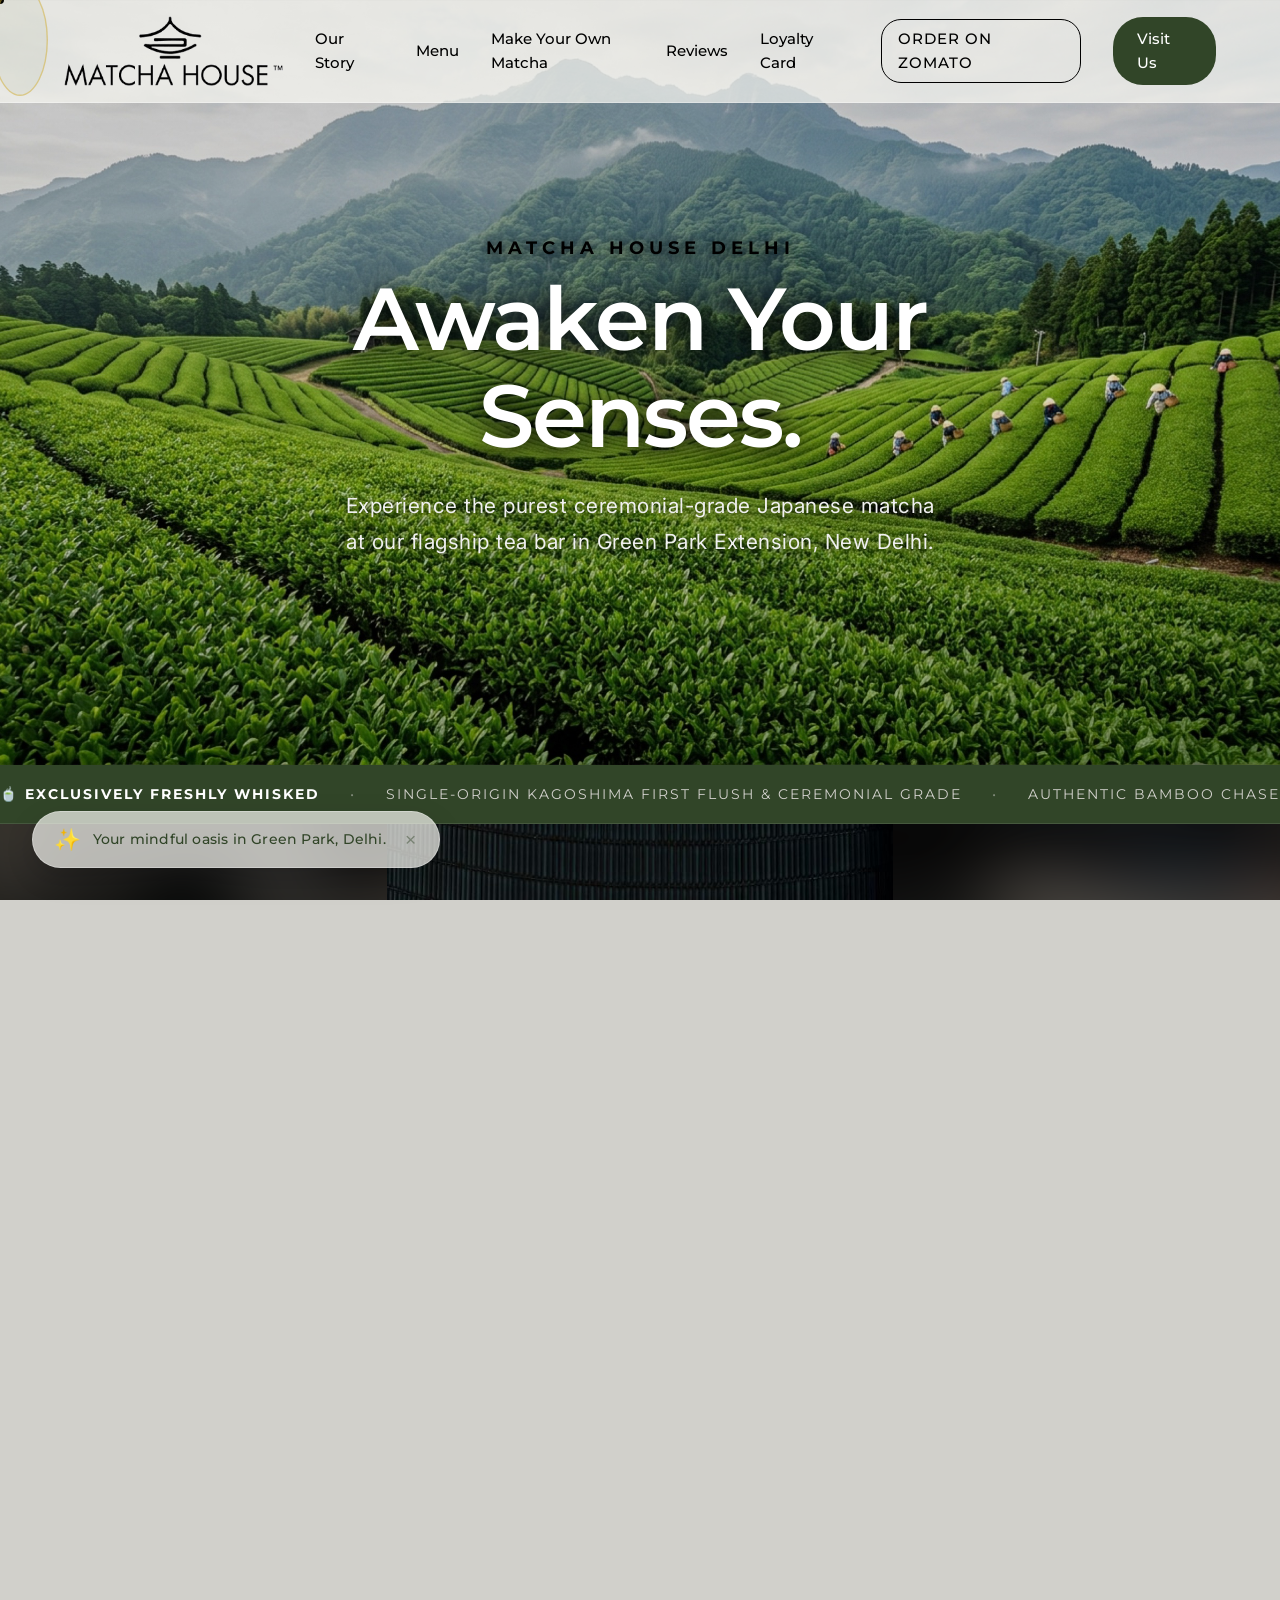
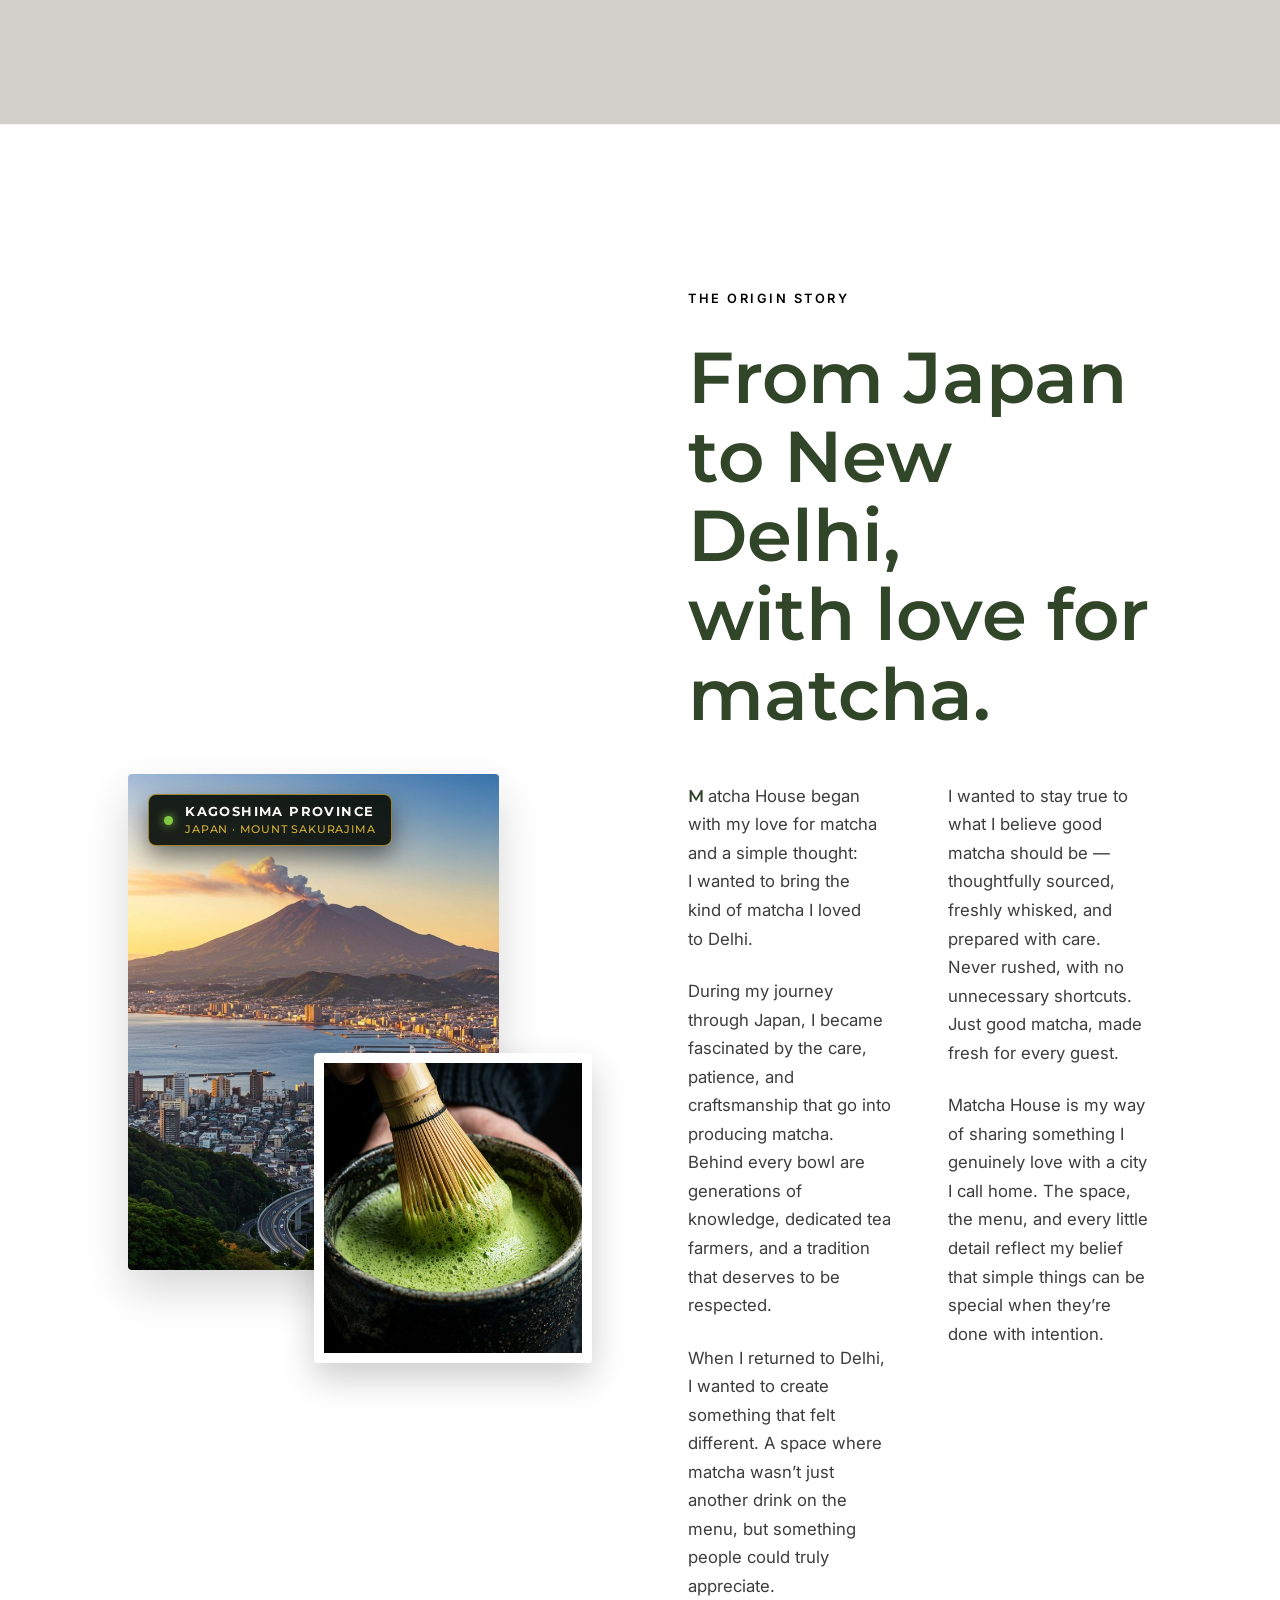
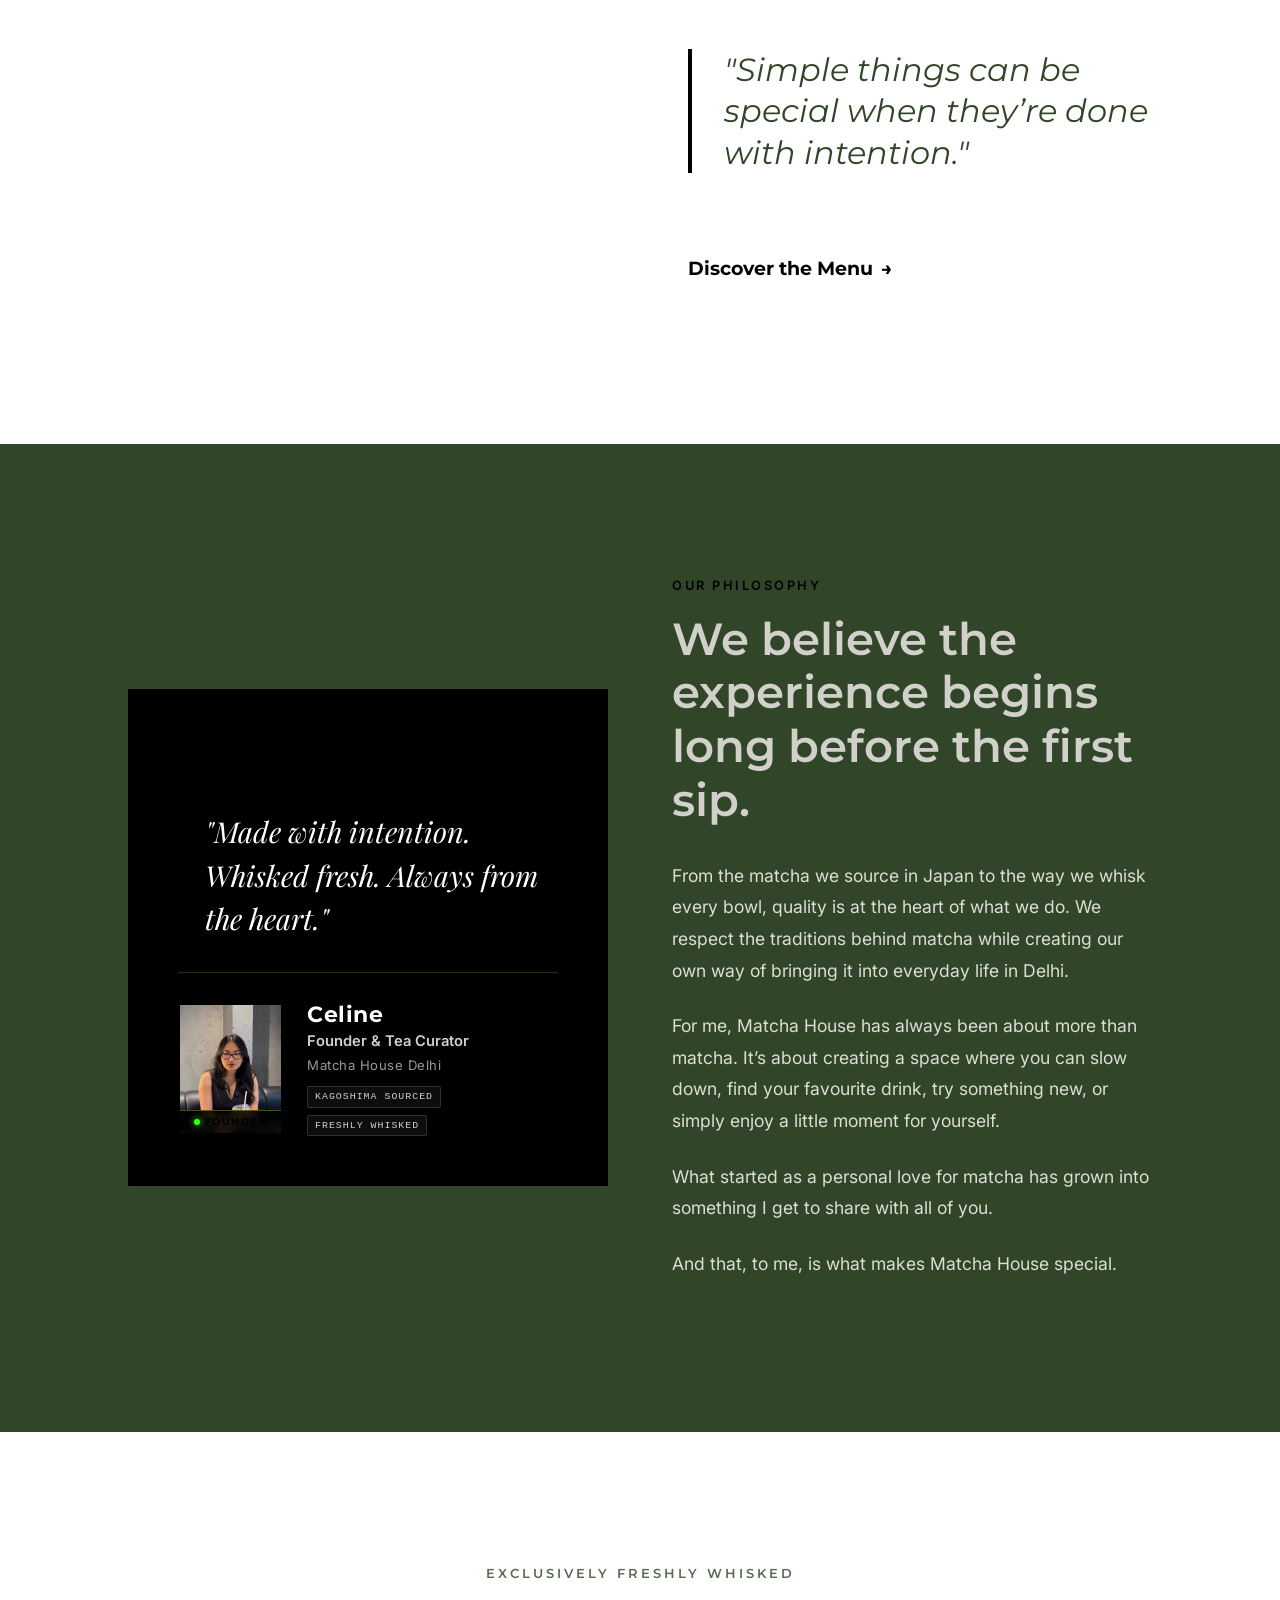
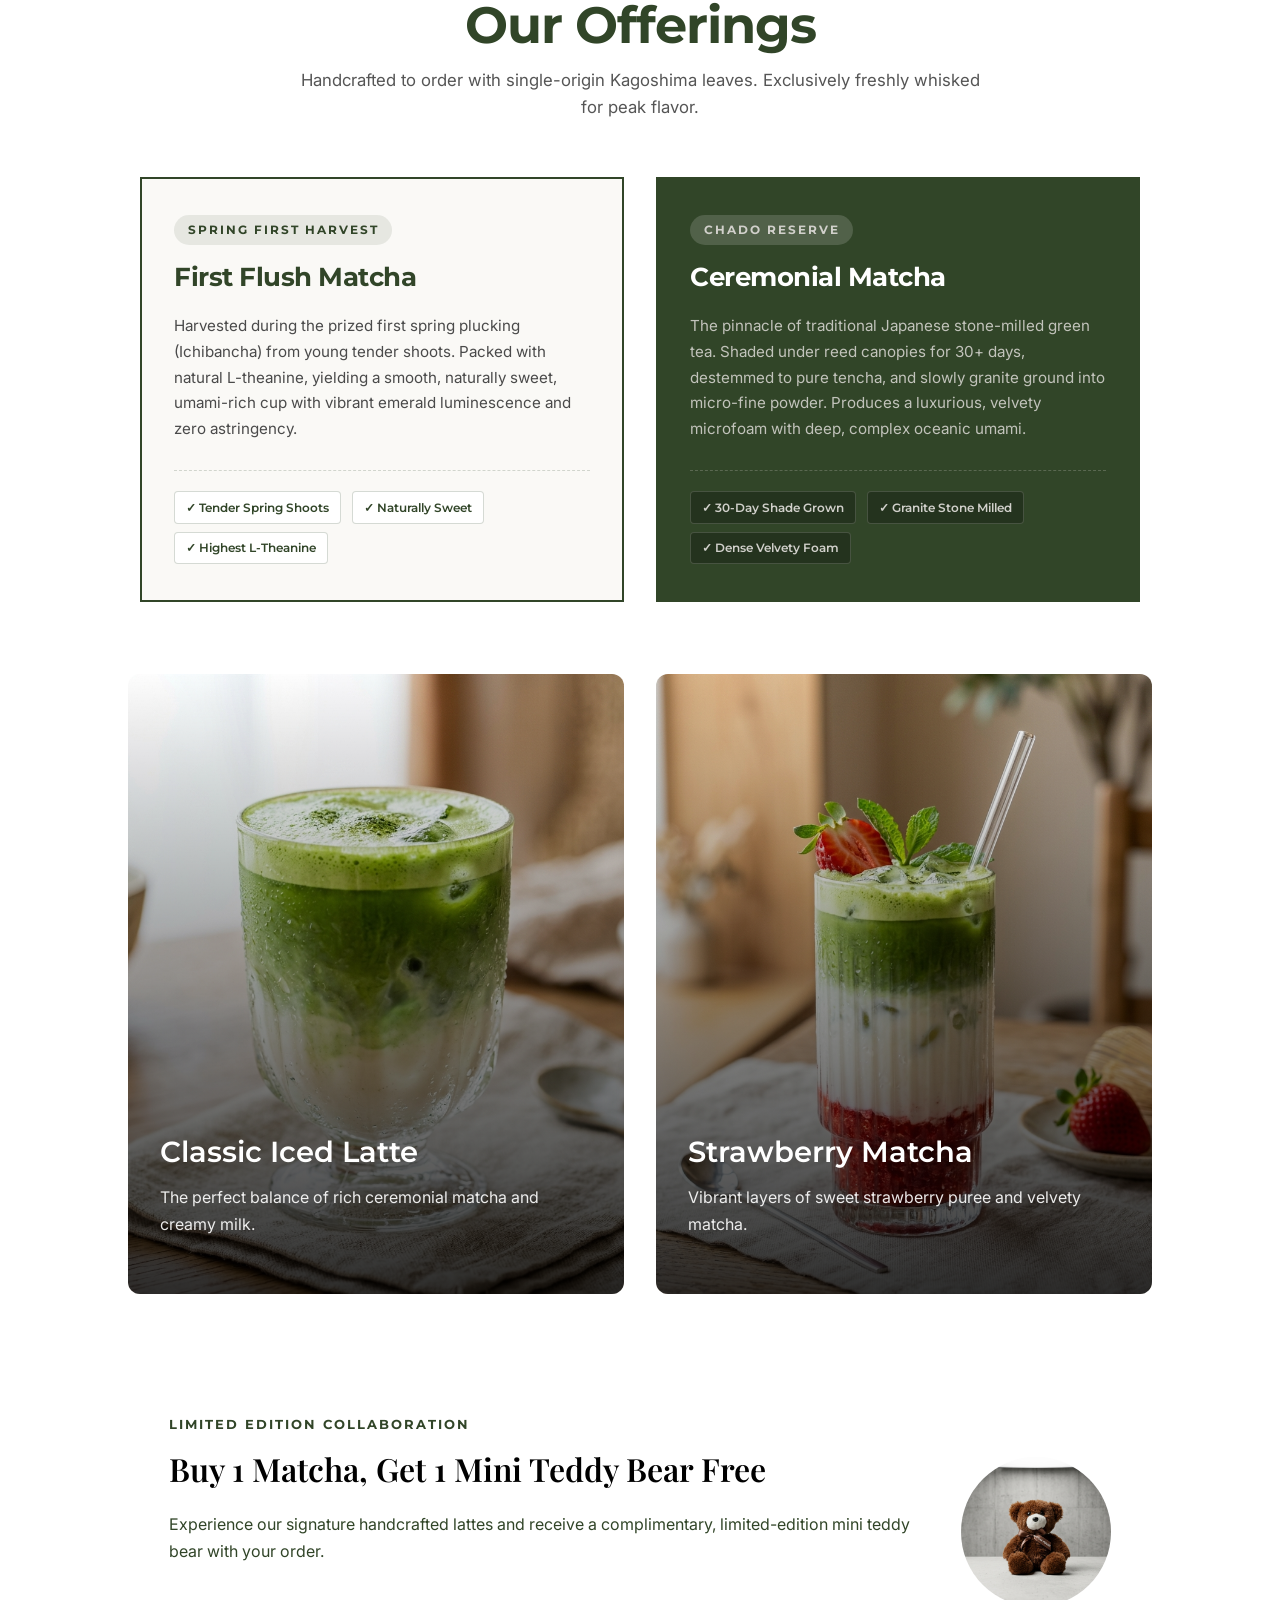
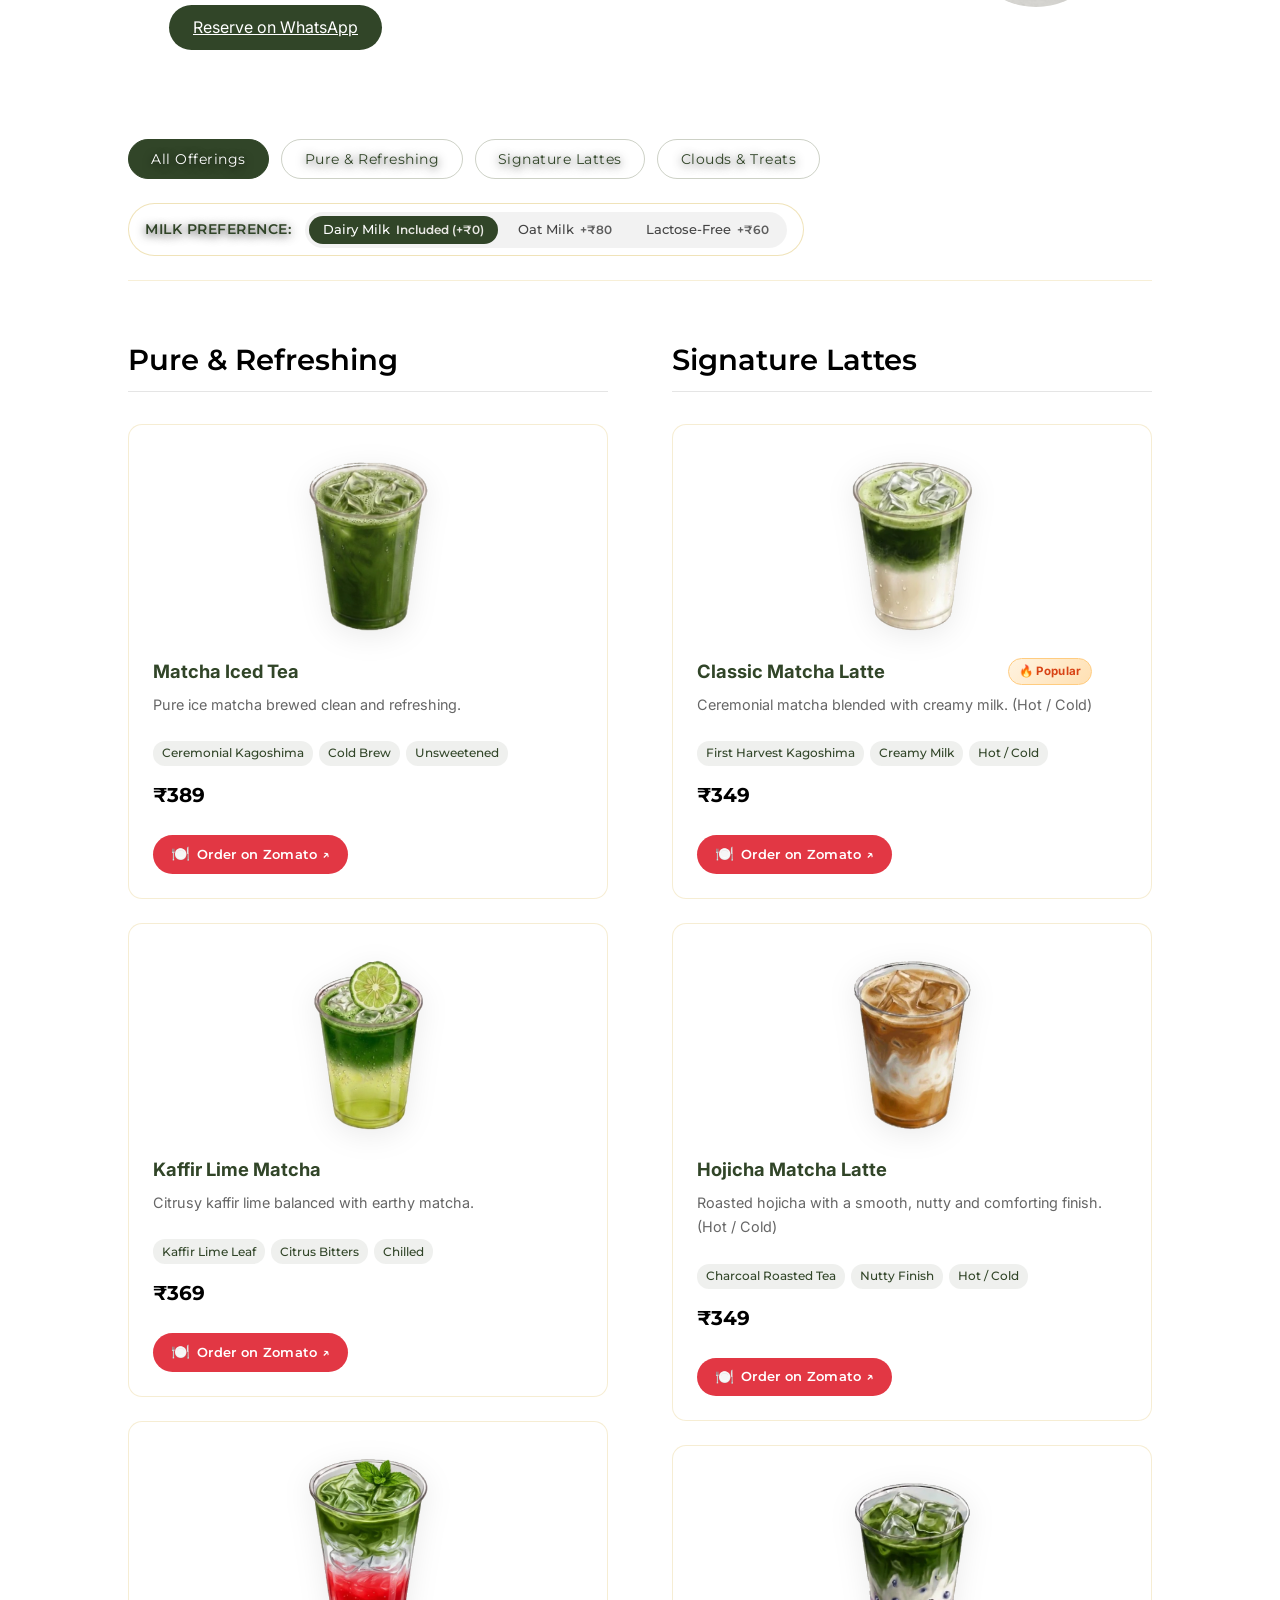
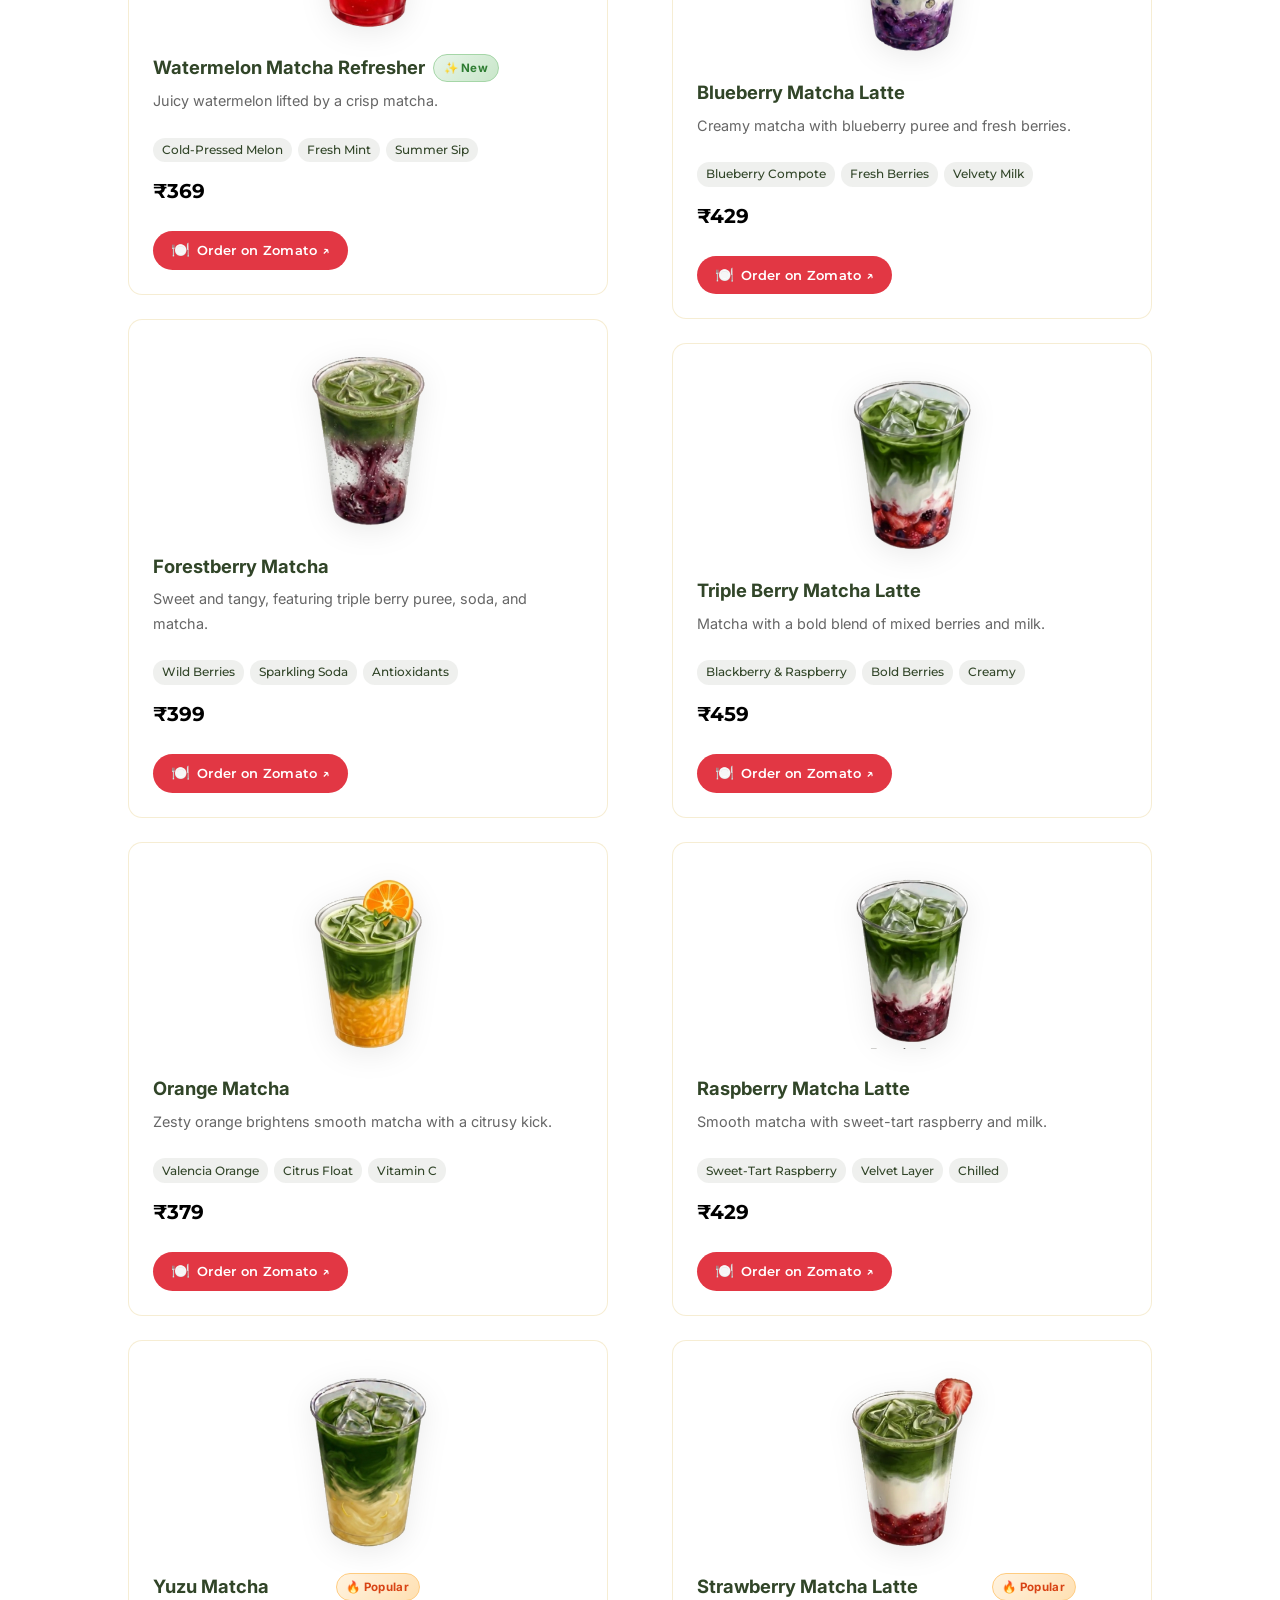
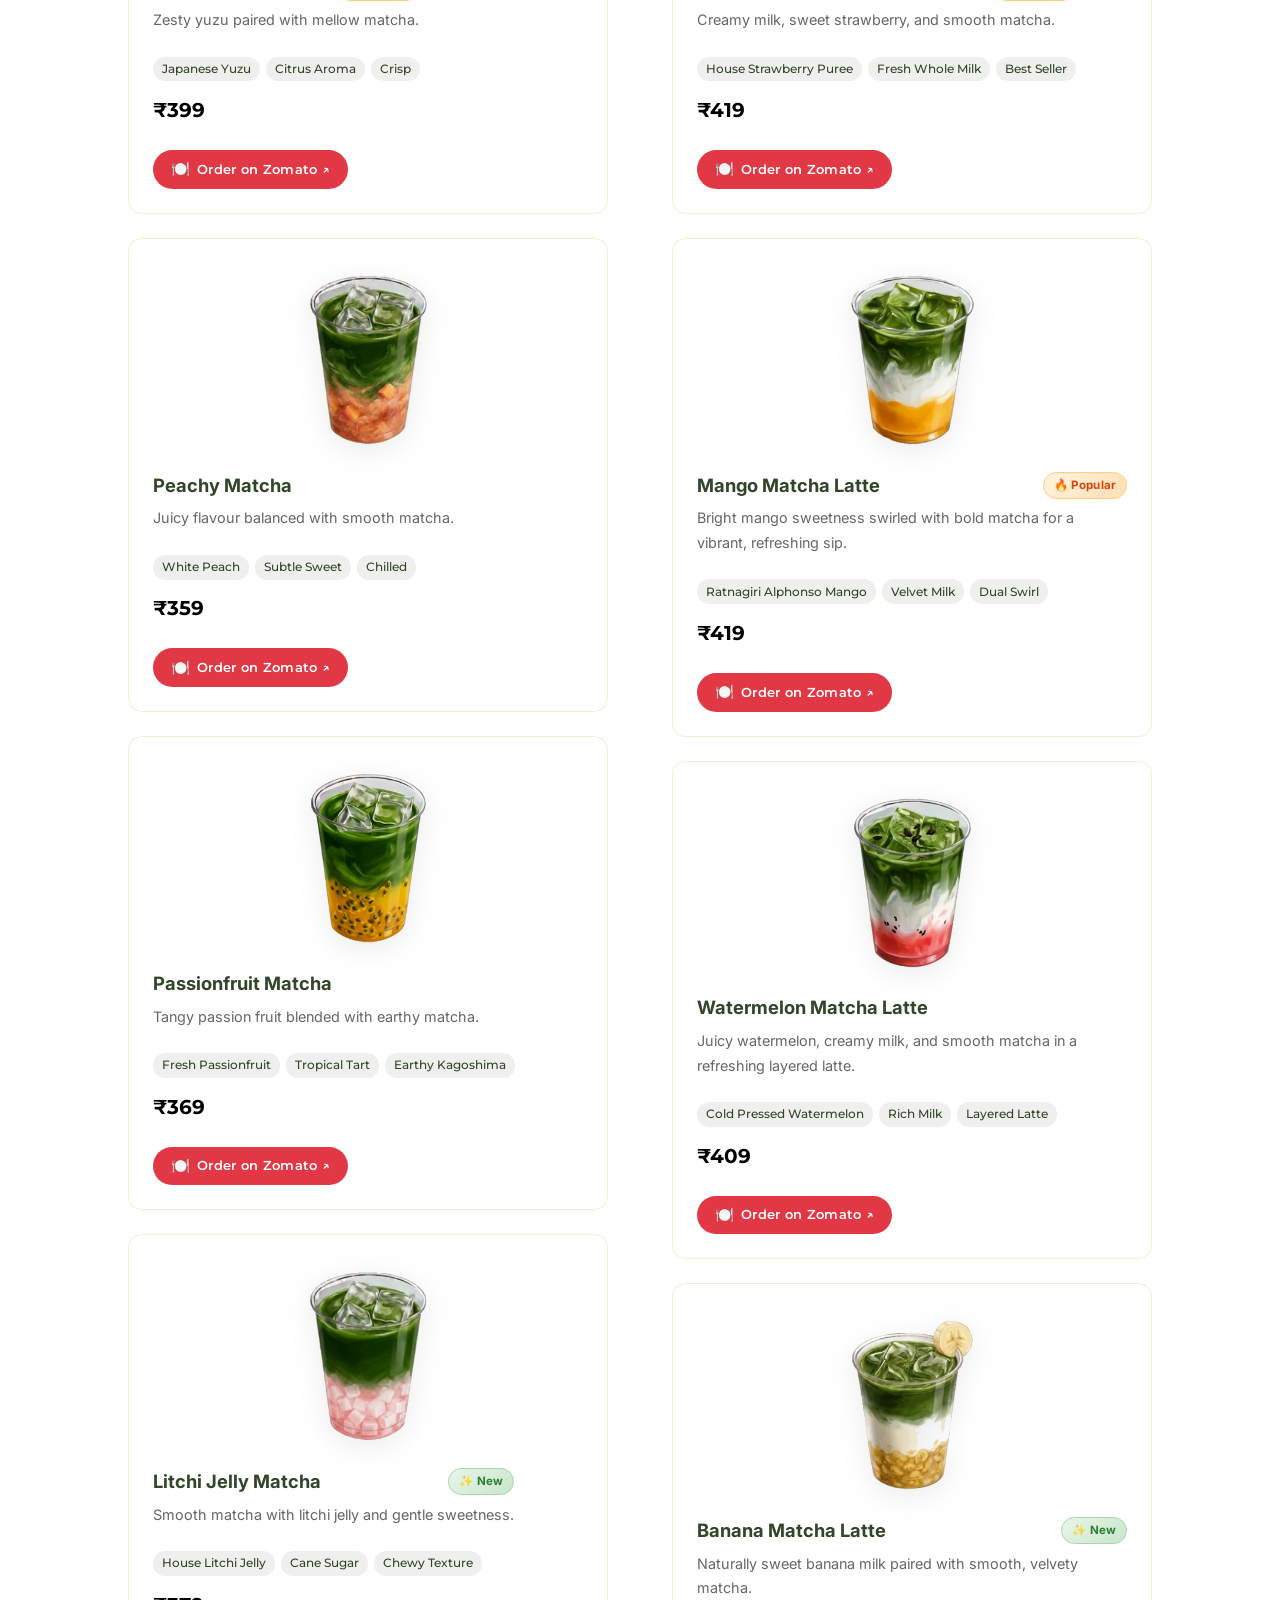
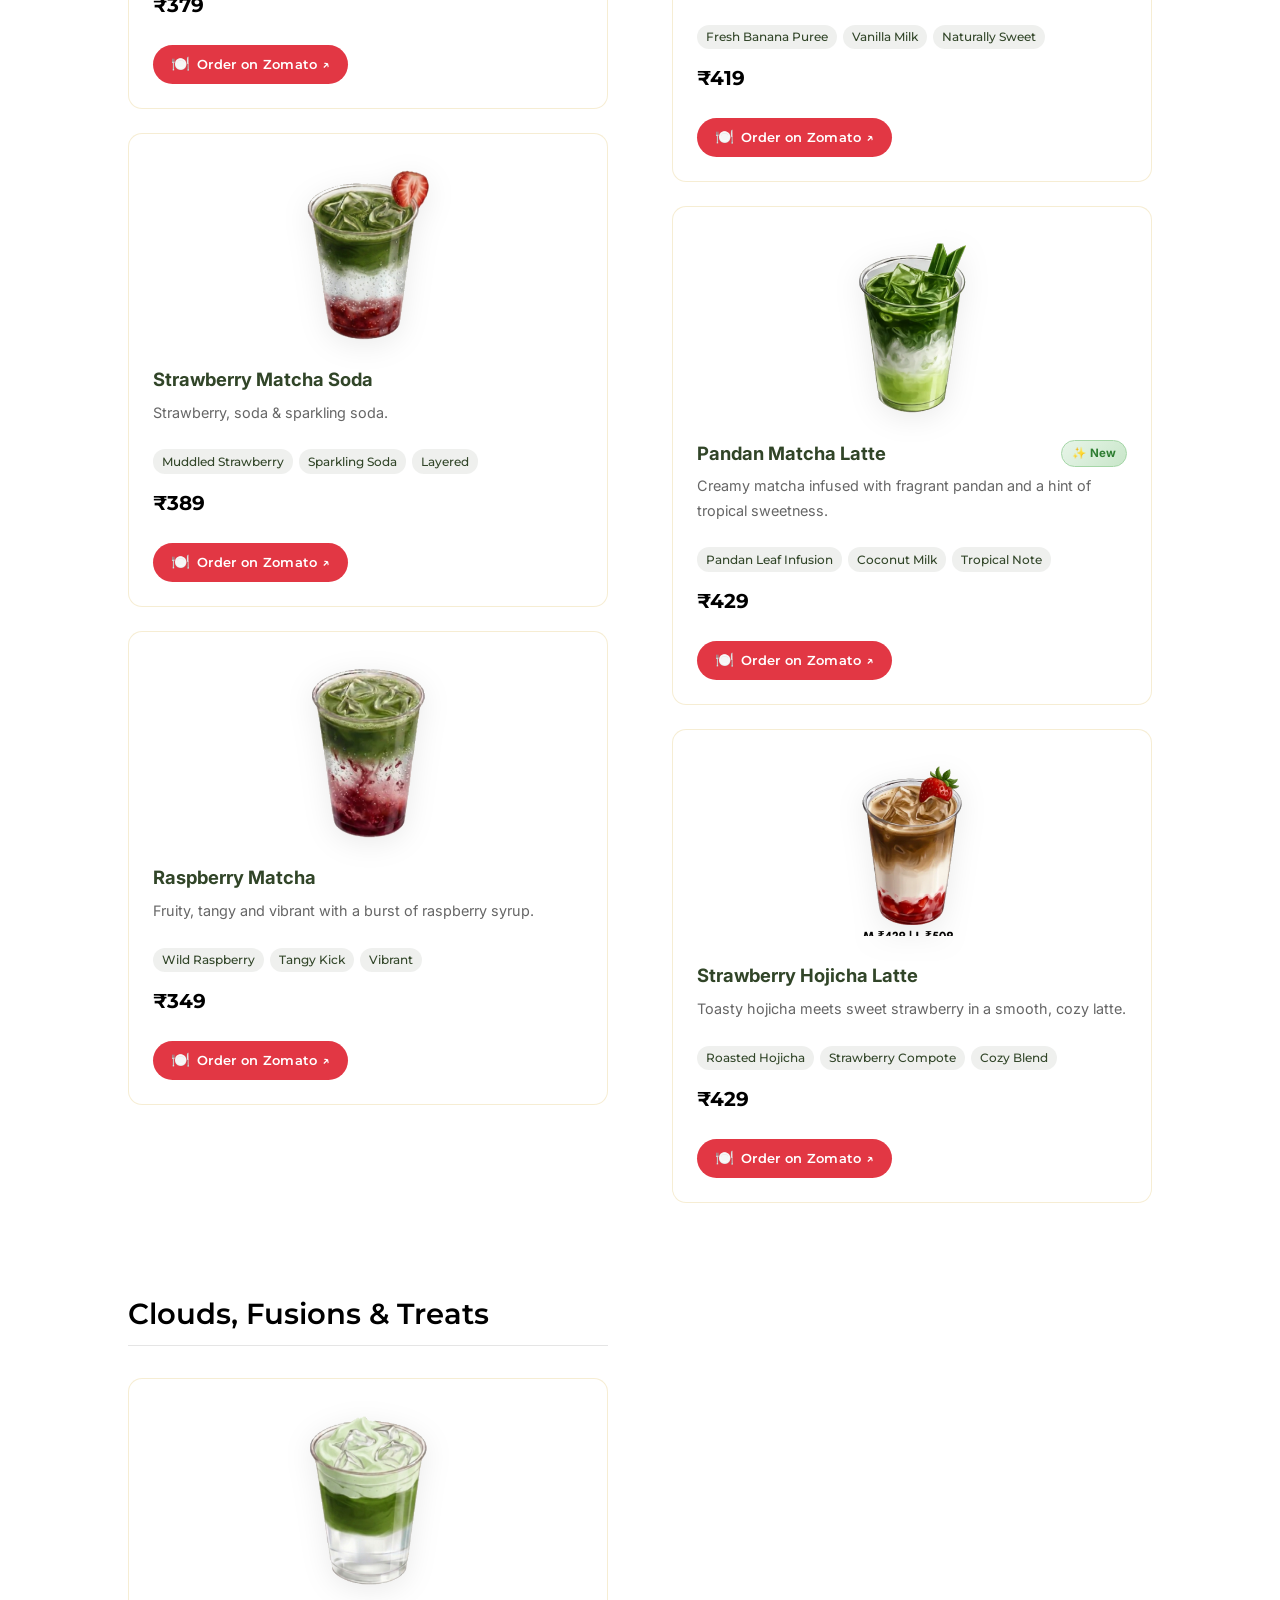
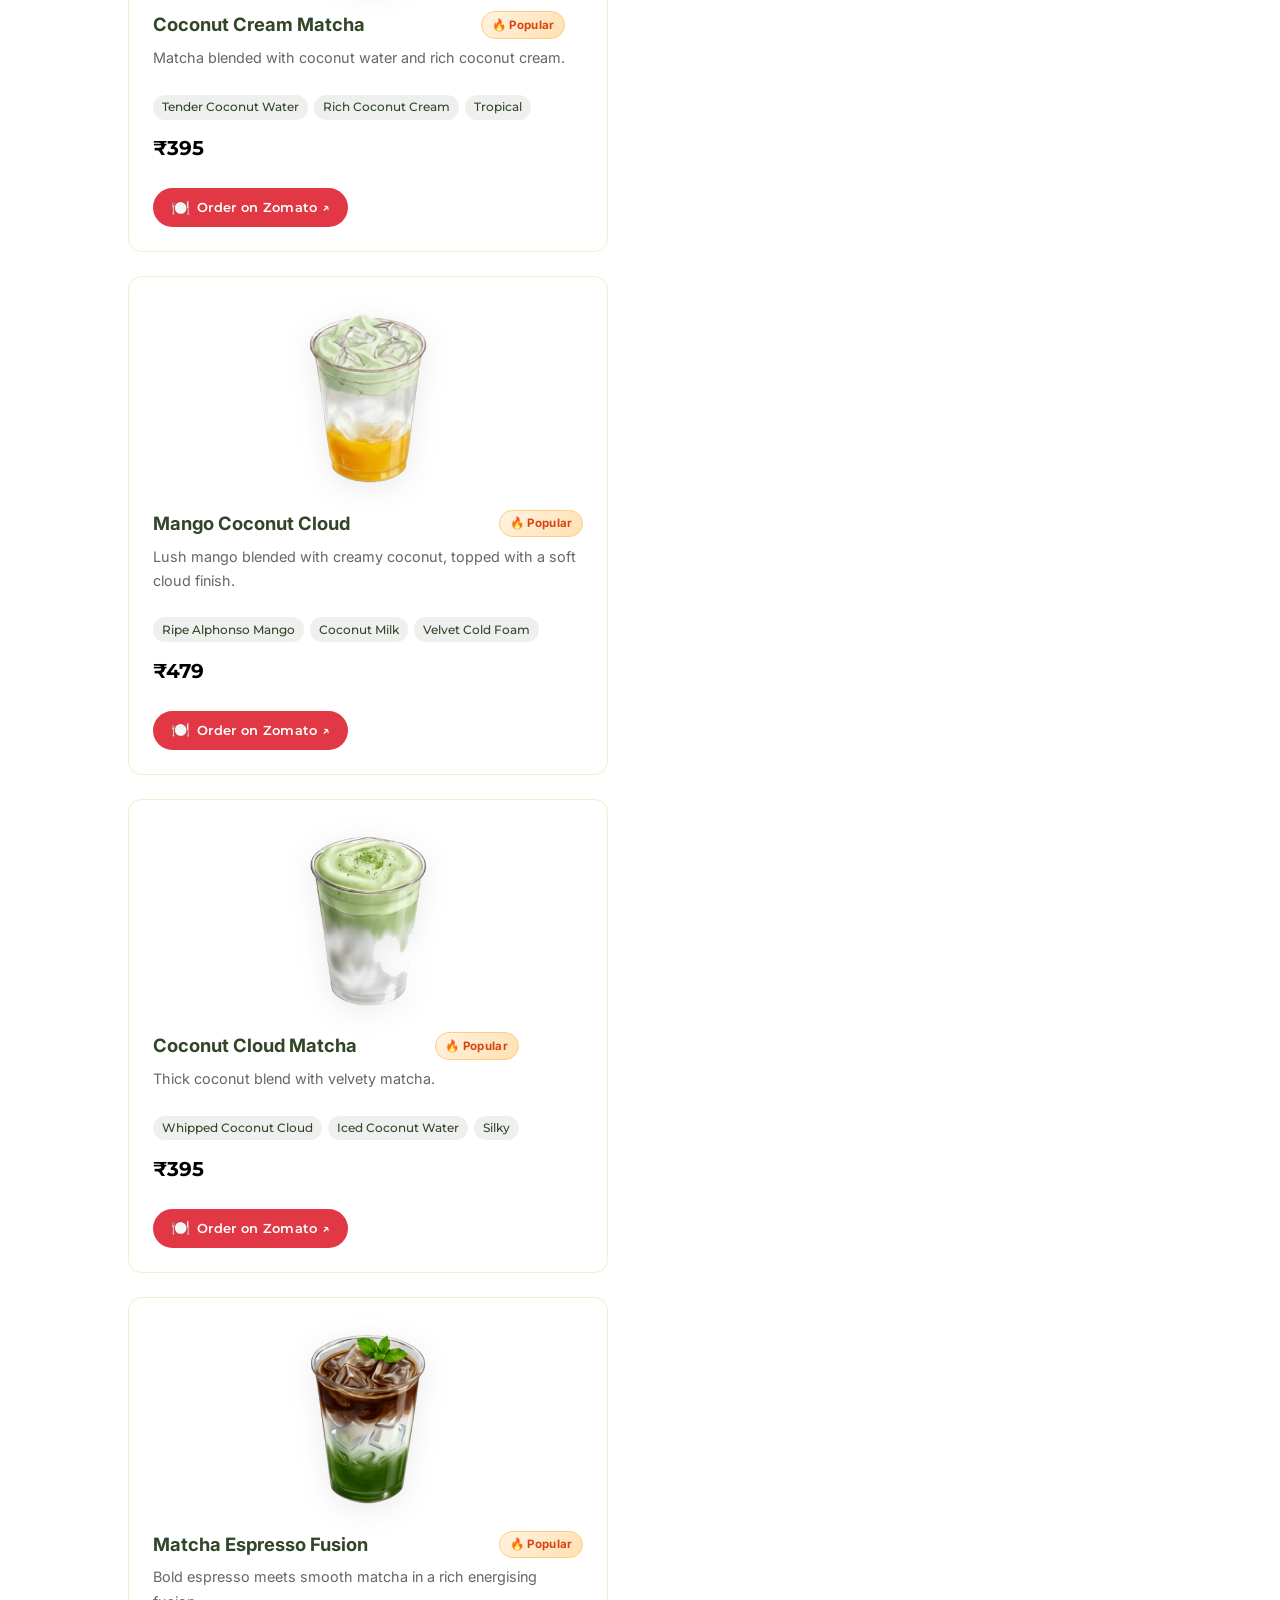
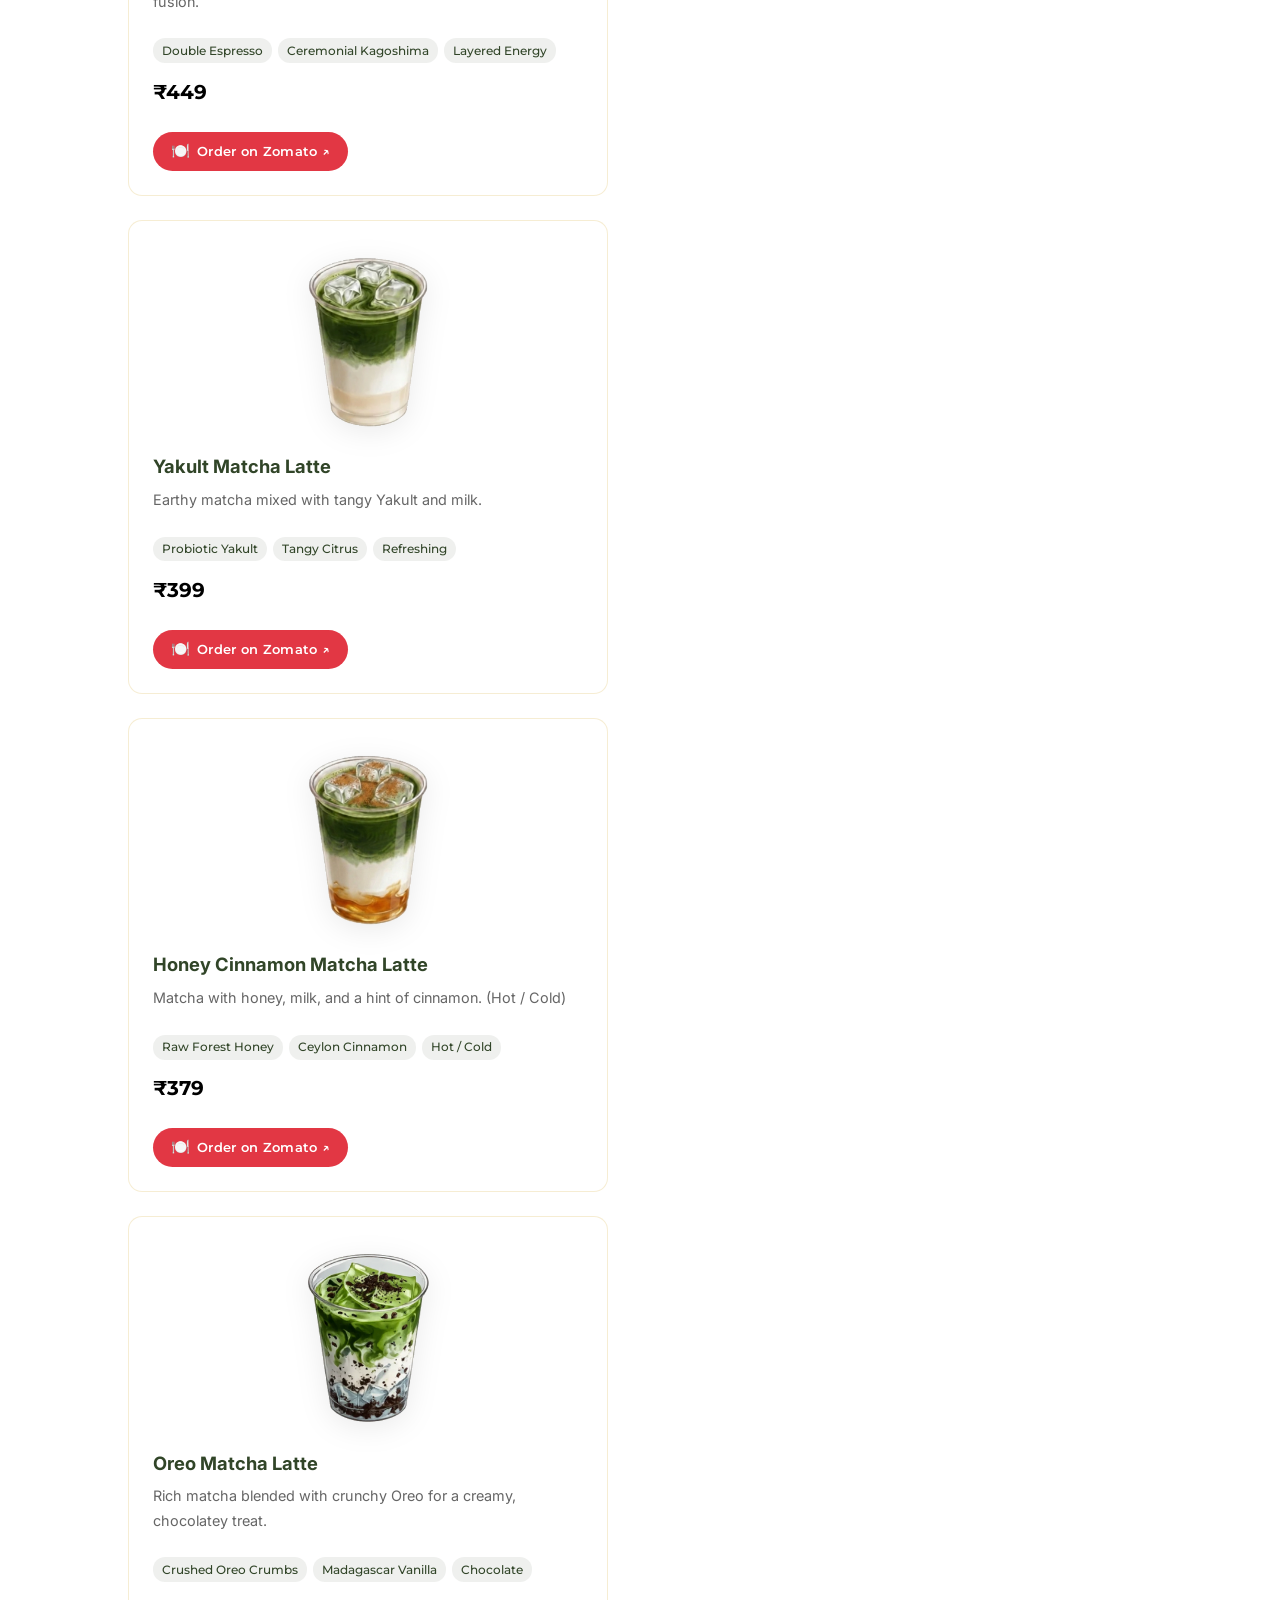
==== commit 060f21ab: "fix: replace hero background with ultra-high resolution 2560px Kagoshima tea plantation landscape an" ====
--- a/index.html
+++ b/index.html
@@ -177,6 +177,7 @@
     </script>
     <link rel="preconnect" href="https://fonts.googleapis.com"><link rel="preconnect" href="https://fonts.gstatic.com" crossorigin>
     <link href="https://fonts.googleapis.com/css2?family=Montserrat:wght@300;400;500;600;700&family=Inter:wght@300;400;500;600&family=Playfair+Display:ital,wght@0,400;0,700;1,400&display=swap" rel="stylesheet">
+    <link rel="preload" as="image" href="assets/hero_bg.jpg" fetchpriority="high">
     <link rel="stylesheet" href="styles.css">
     <script type="importmap">{"imports":{"three":"https://cdn.jsdelivr.net/npm/three@0.164.1/build/three.module.js","three/addons/":"https://cdn.jsdelivr.net/npm/three@0.164.1/examples/jsm/"}}</script>
 </head>
--- a/styles.css
+++ b/styles.css
@@ -147,7 +147,7 @@
 
 /* --- Hero Section --- */
 .hero {
-    background: url('assets/hero_bg.jpg') no-repeat center bottom;
+    background: url('assets/hero_bg.jpg') no-repeat center 35%;
     background-size: cover;
     z-index: 10;
 
@@ -166,7 +166,7 @@
     content: "";
     position: absolute;
     top: 0; left: 0; right: 0; bottom: 0;
-    background: rgba(0, 0, 0, 0.15);
+    background: linear-gradient(180deg, rgba(0, 0, 0, 0.25) 0%, rgba(0, 0, 0, 0.12) 50%, rgba(0, 0, 0, 0.35) 100%);
     z-index: 5;
 }
 
@@ -660,19 +660,20 @@
 
 .origin-caption-badge {
     position: absolute;
-    bottom: 1.25rem;
+    top: 1.25rem;
     left: 1.25rem;
-    background: rgba(14, 20, 10, 0.88);
+    bottom: auto;
+    background: rgba(10, 16, 10, 0.92);
     backdrop-filter: blur(12px);
     -webkit-backdrop-filter: blur(12px);
-    border: 1px solid rgba(212, 175, 55, 0.55);
+    border: 1px solid rgba(212, 175, 55, 0.7);
     border-radius: 8px;
     padding: 0.55rem 0.95rem;
     display: inline-flex;
     align-items: center;
     gap: 0.75rem;
-    z-index: 5;
-    box-shadow: 0 10px 25px rgba(0, 0, 0, 0.45);
+    z-index: 20;
+    box-shadow: 0 10px 25px rgba(0, 0, 0, 0.5);
     pointer-events: none;
 }
 
@@ -1395,10 +1396,9 @@
     }
     
     .hero {
-    background-color: var(--color-cream);
-    z-index: 10;
-
+        background-position: center 30%;
         padding-top: 140px;
+        z-index: 10;
     }
     .hero-content h1 {
         font-size: 3rem;
@@ -3662,11 +3662,12 @@
     }
     .origin-caption-badge {
         position: absolute !important;
-        bottom: 0.75rem !important;
-        left: 0.75rem !important;
-        padding: 0.4rem 0.75rem !important;
+        top: 0.85rem !important;
+        left: 0.85rem !important;
+        bottom: auto !important;
+        padding: 0.45rem 0.8rem !important;
         gap: 0.55rem !important;
-        z-index: 10 !important;
+        z-index: 25 !important;
     }
     .origin-badge-title {
         font-size: 0.72rem !important;
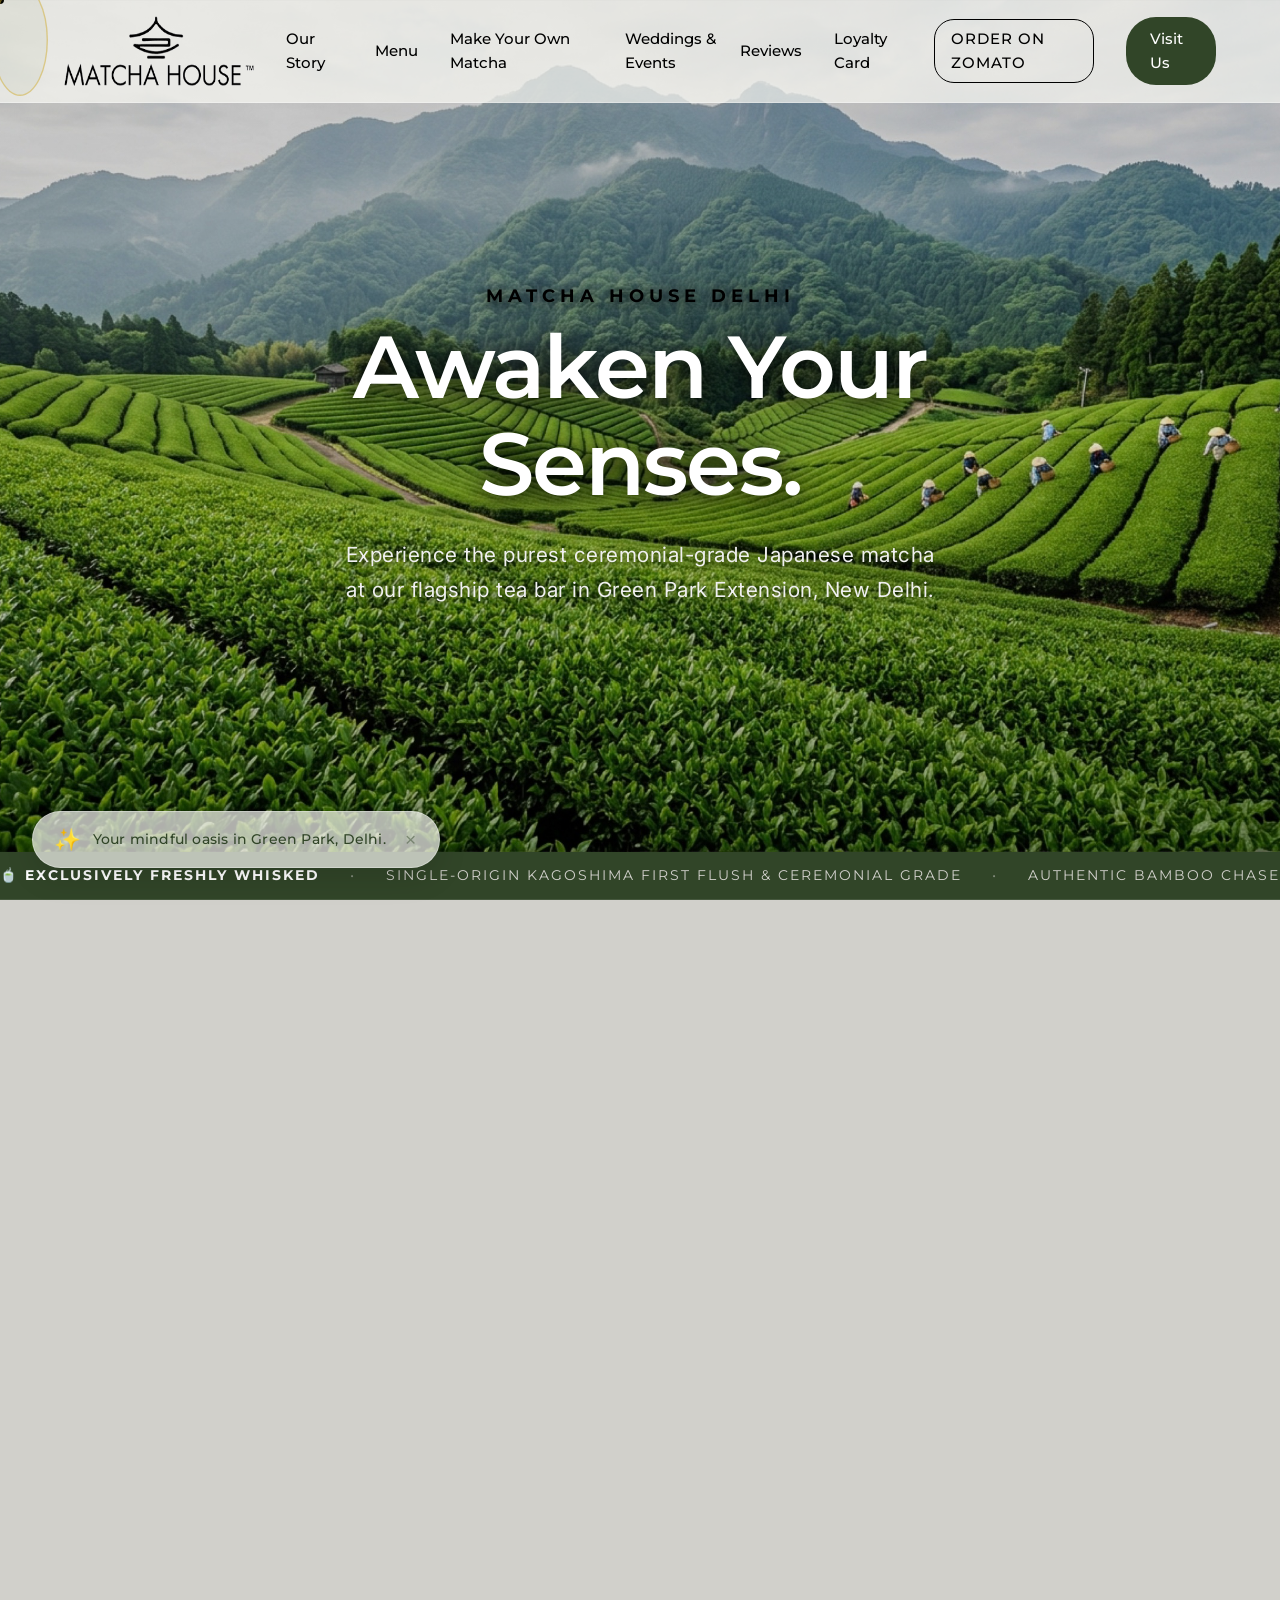
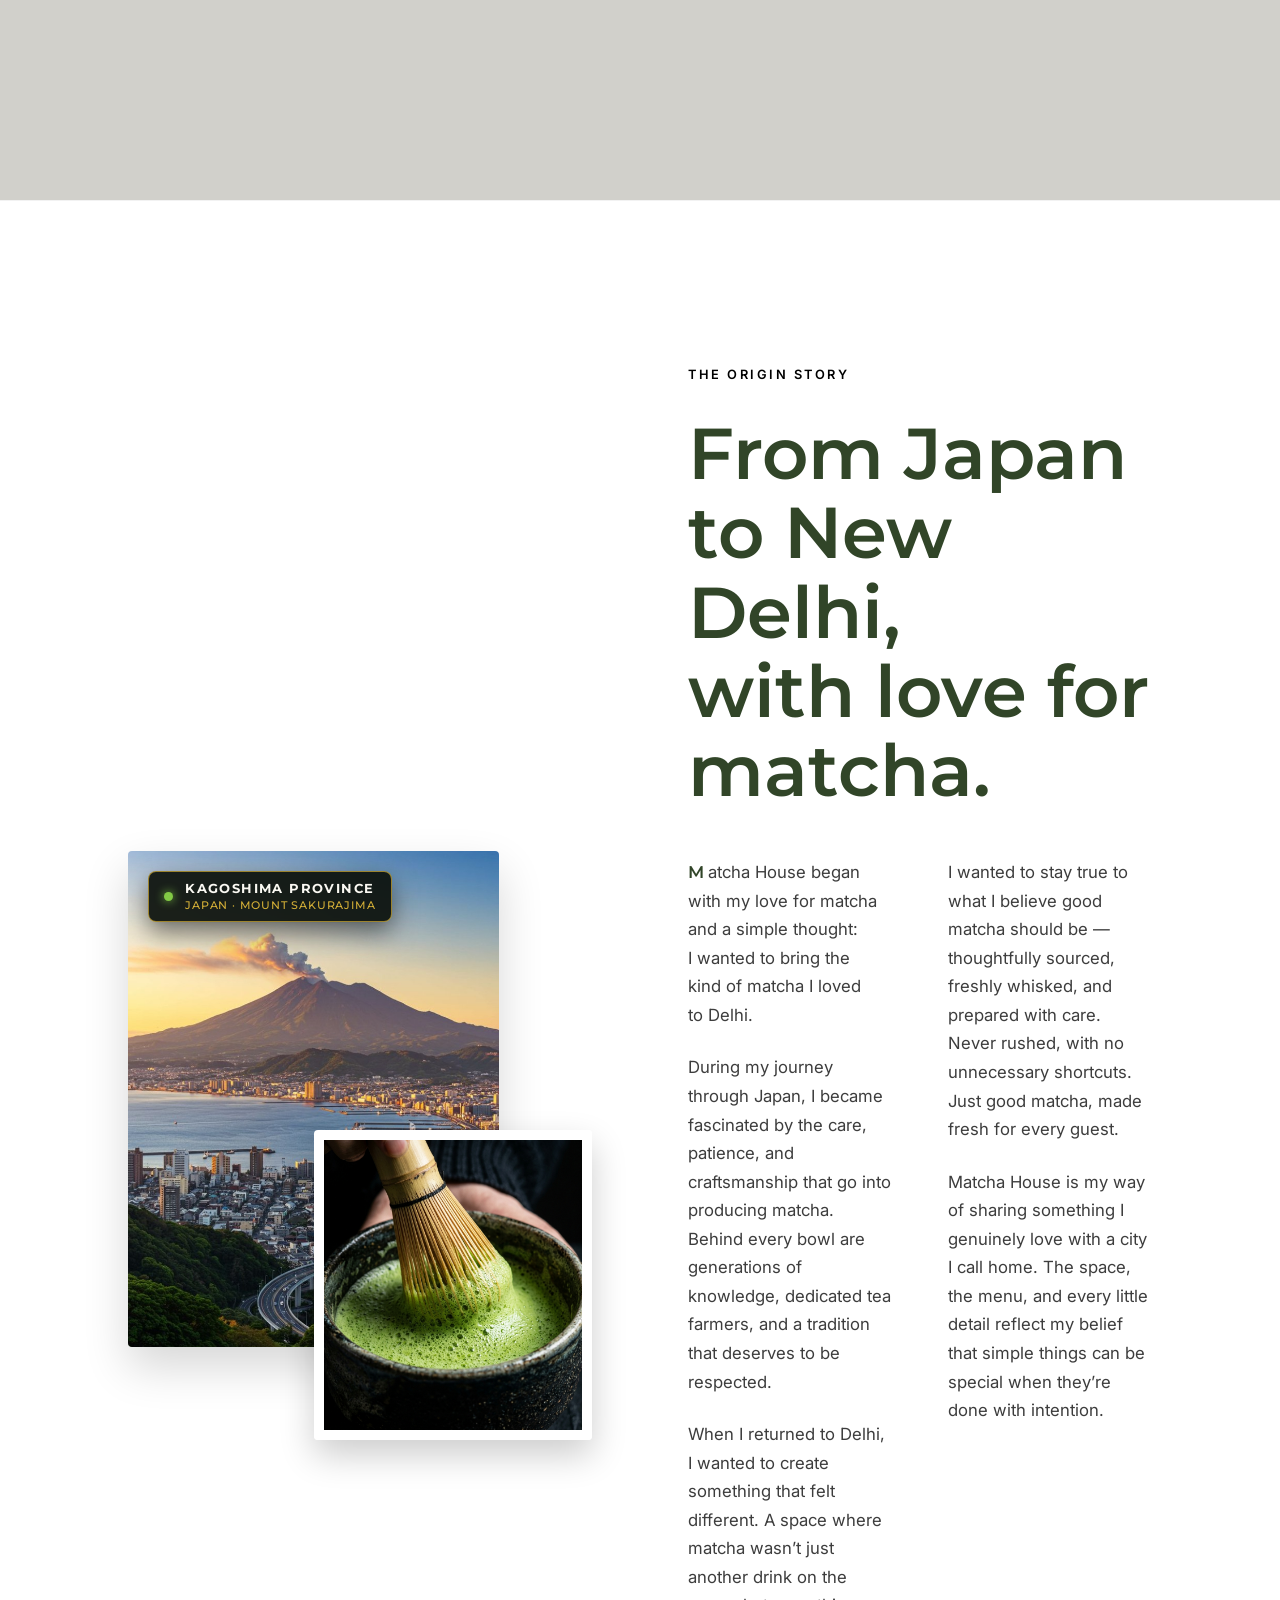
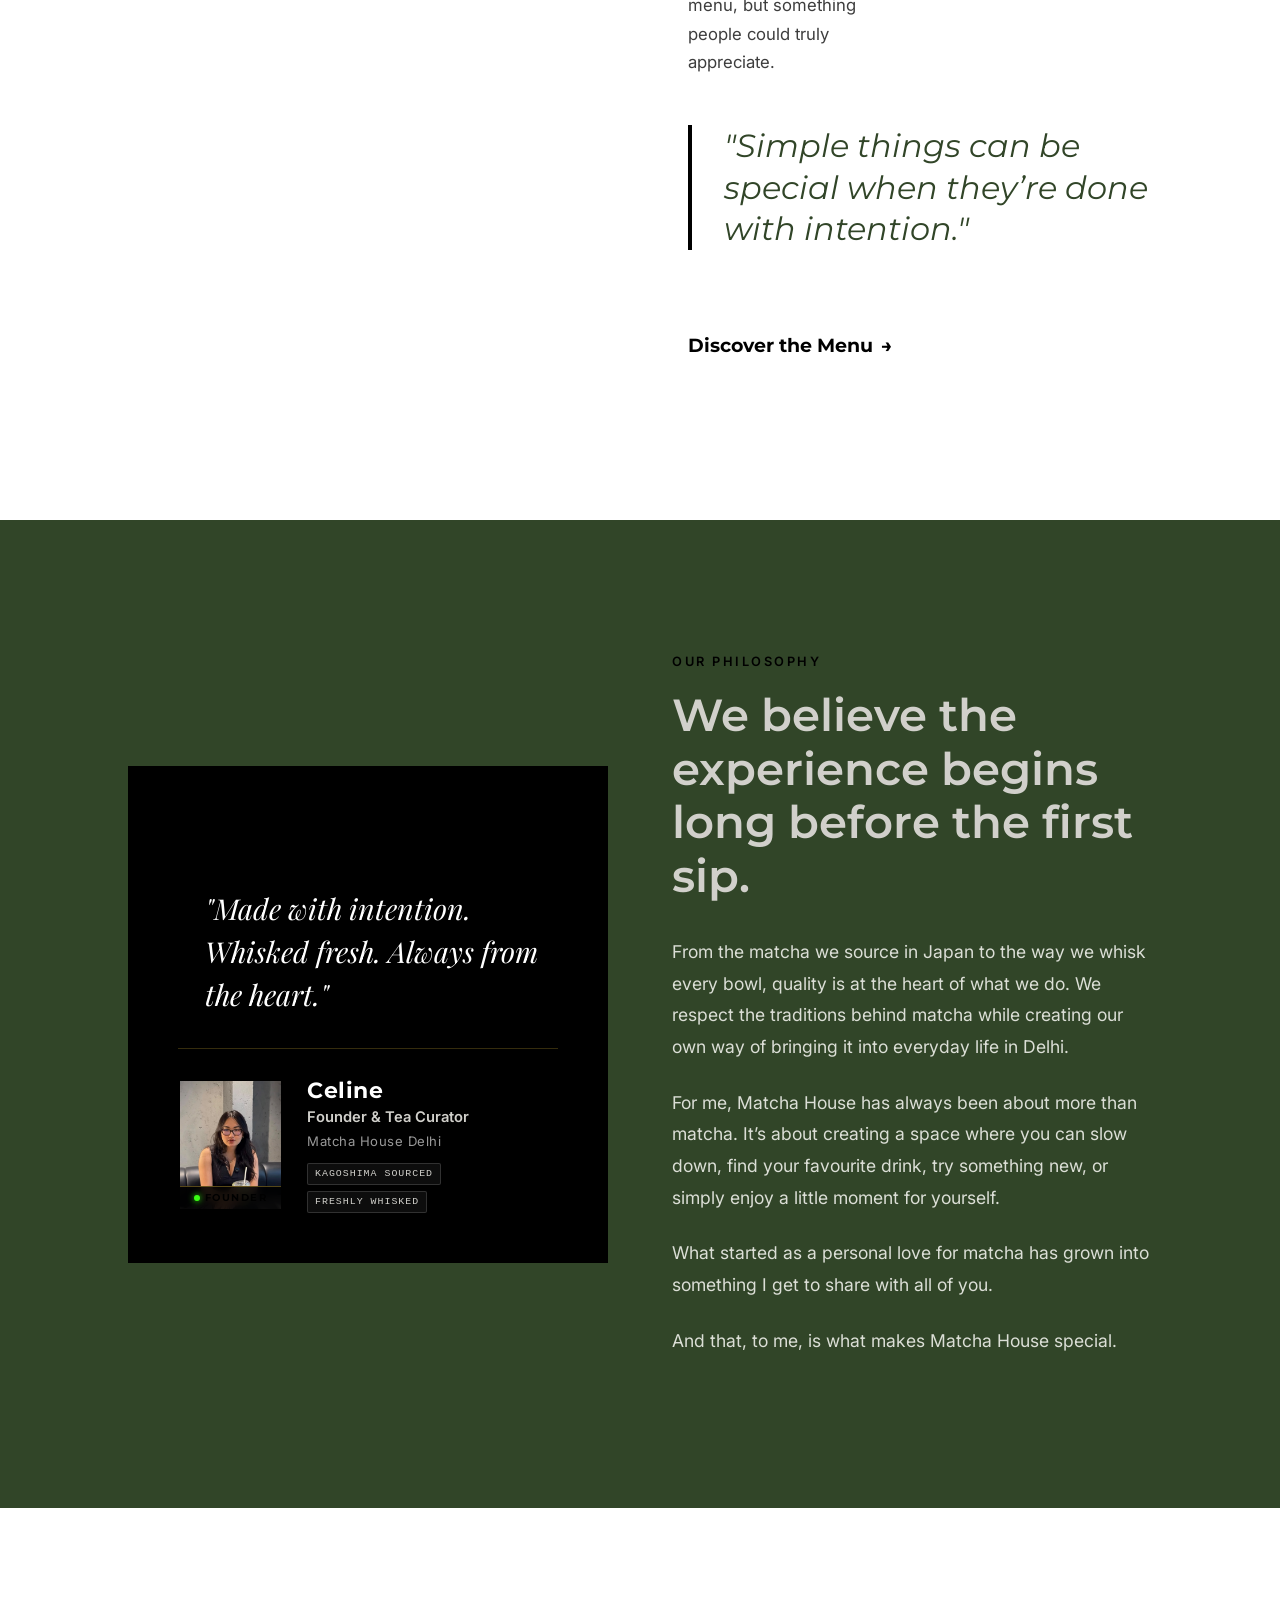
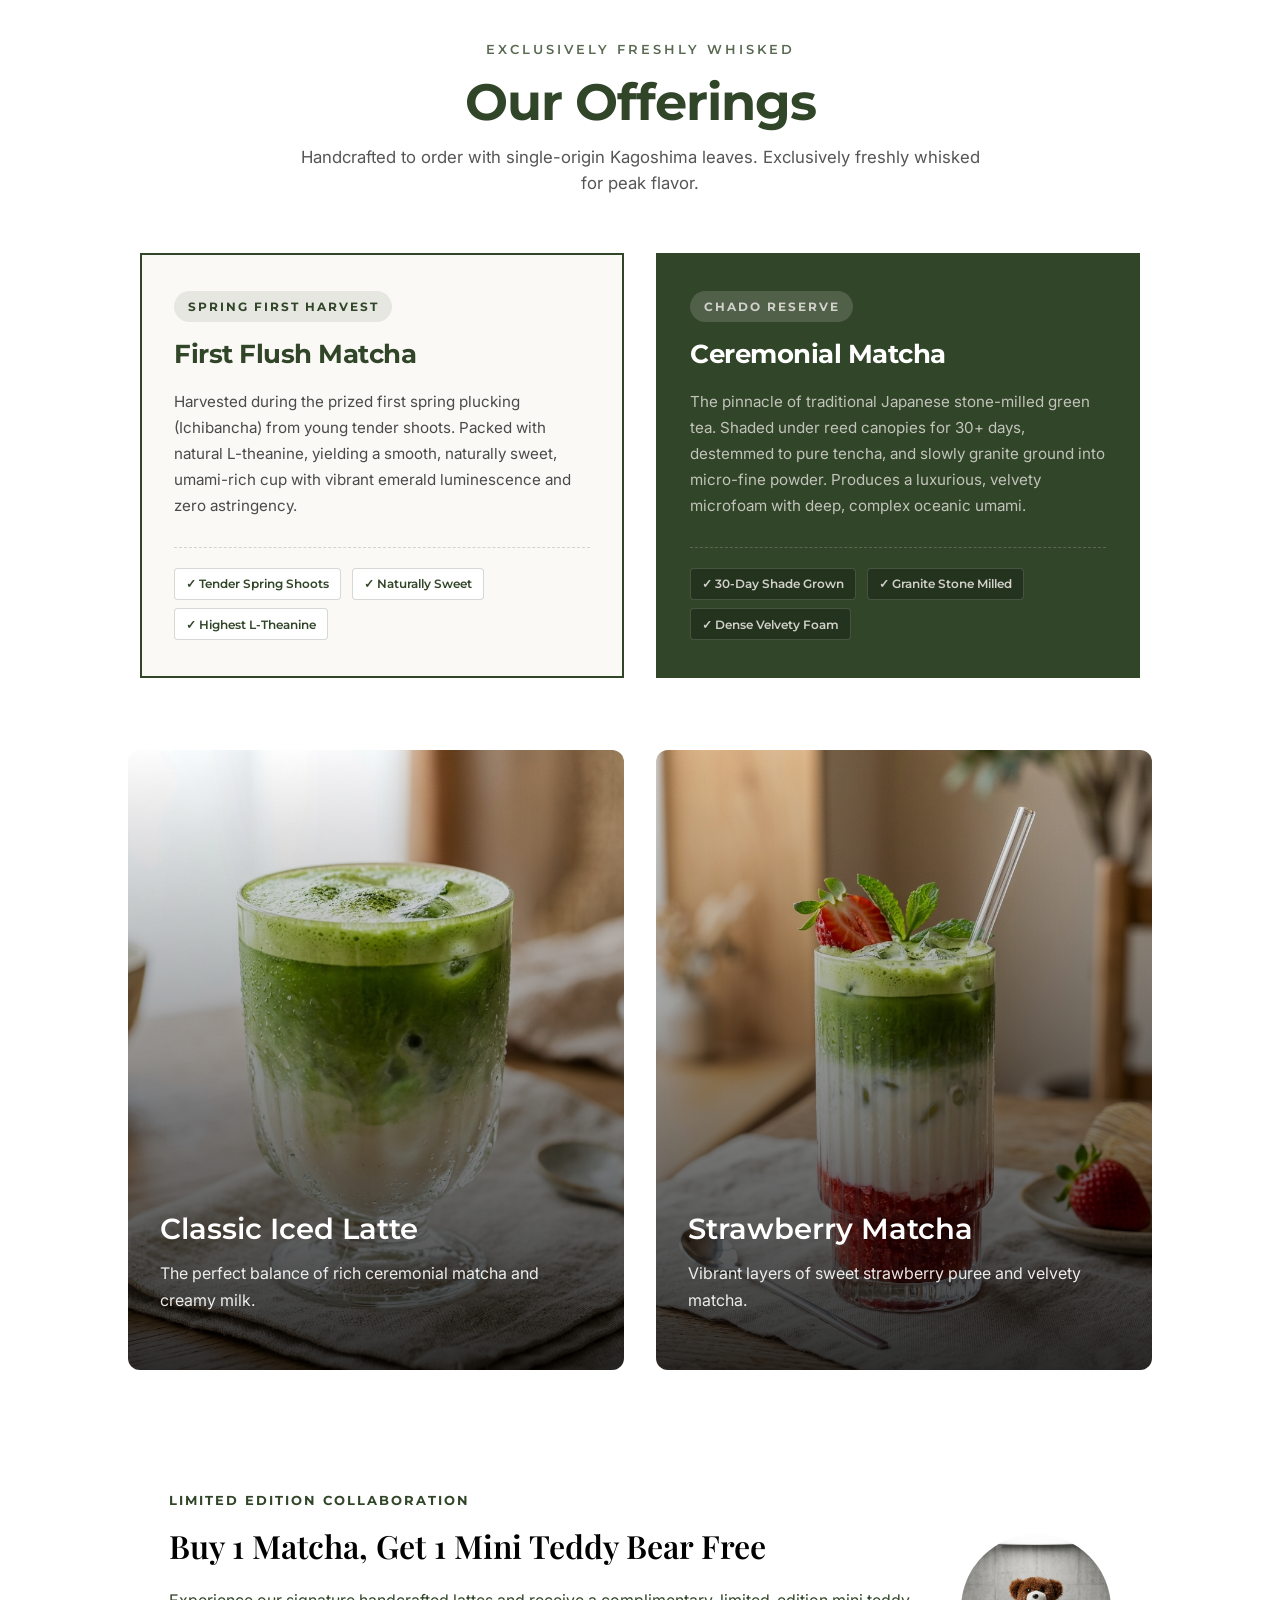
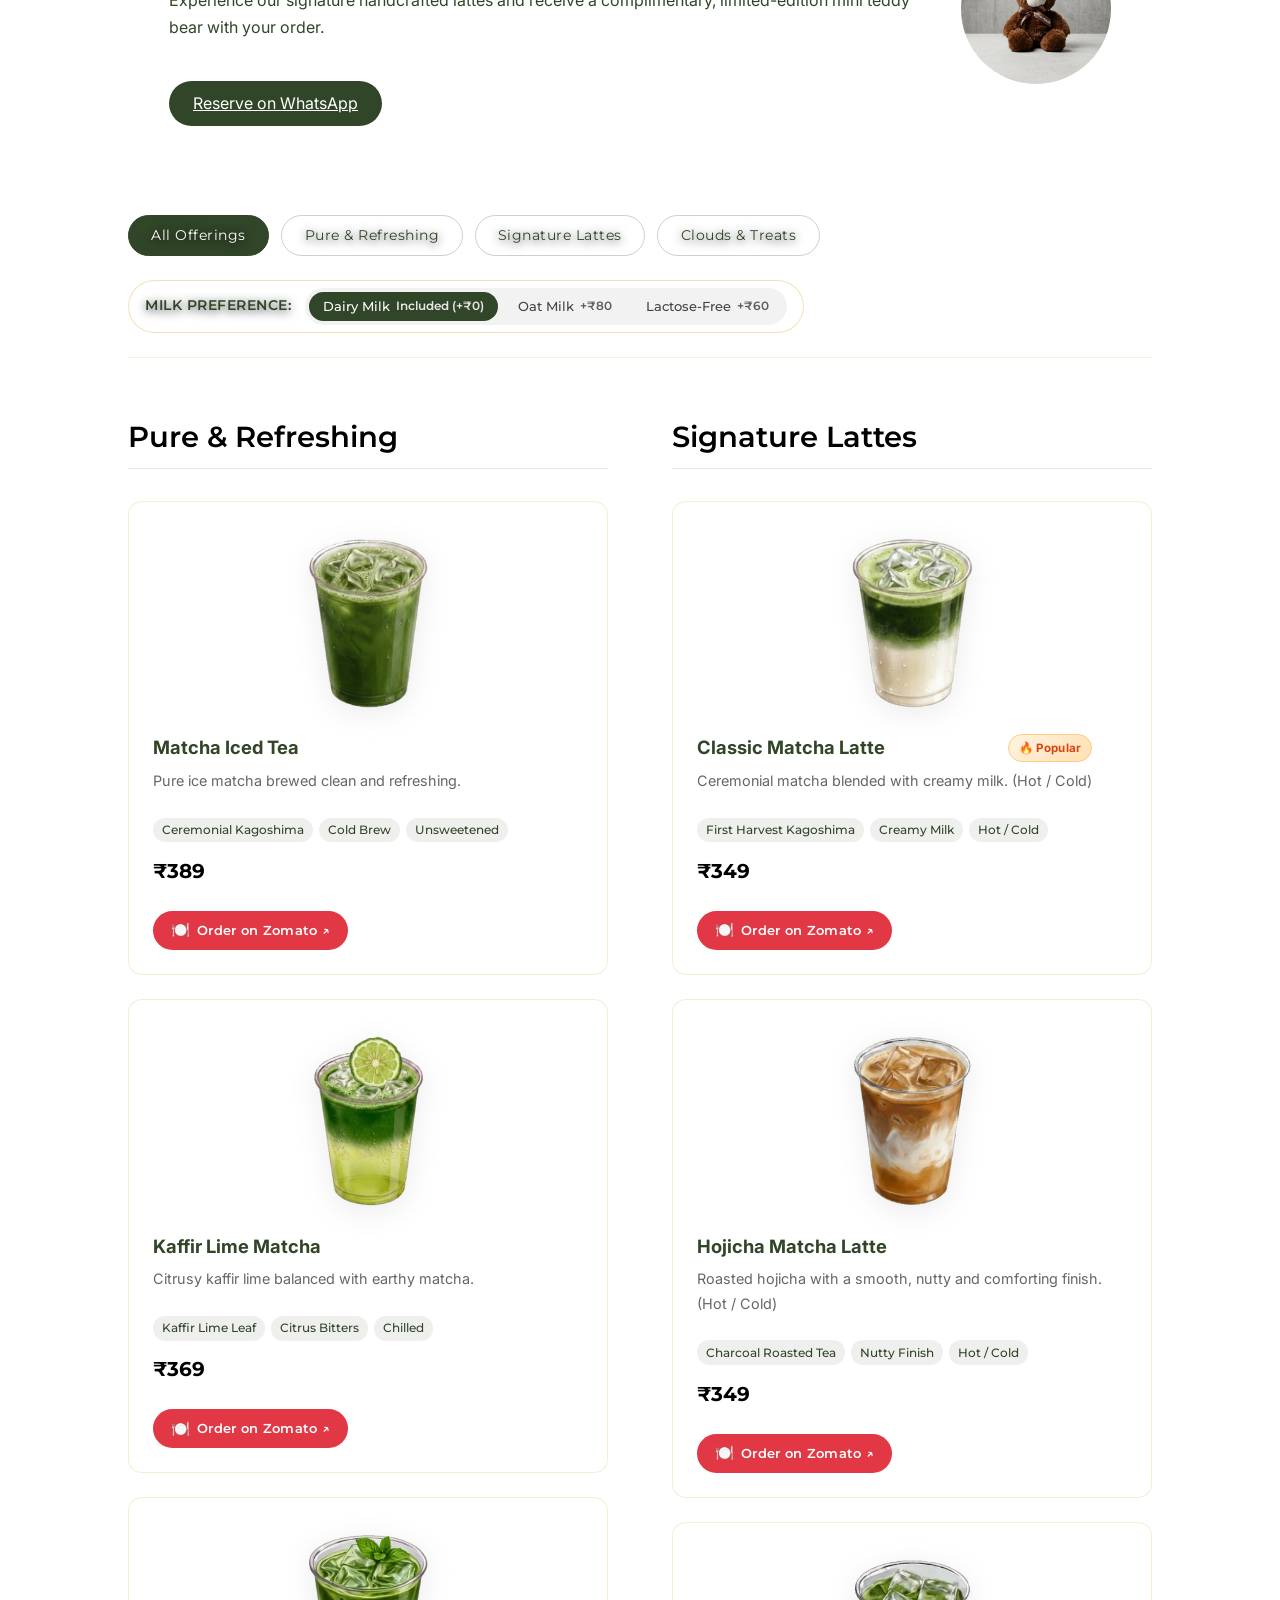
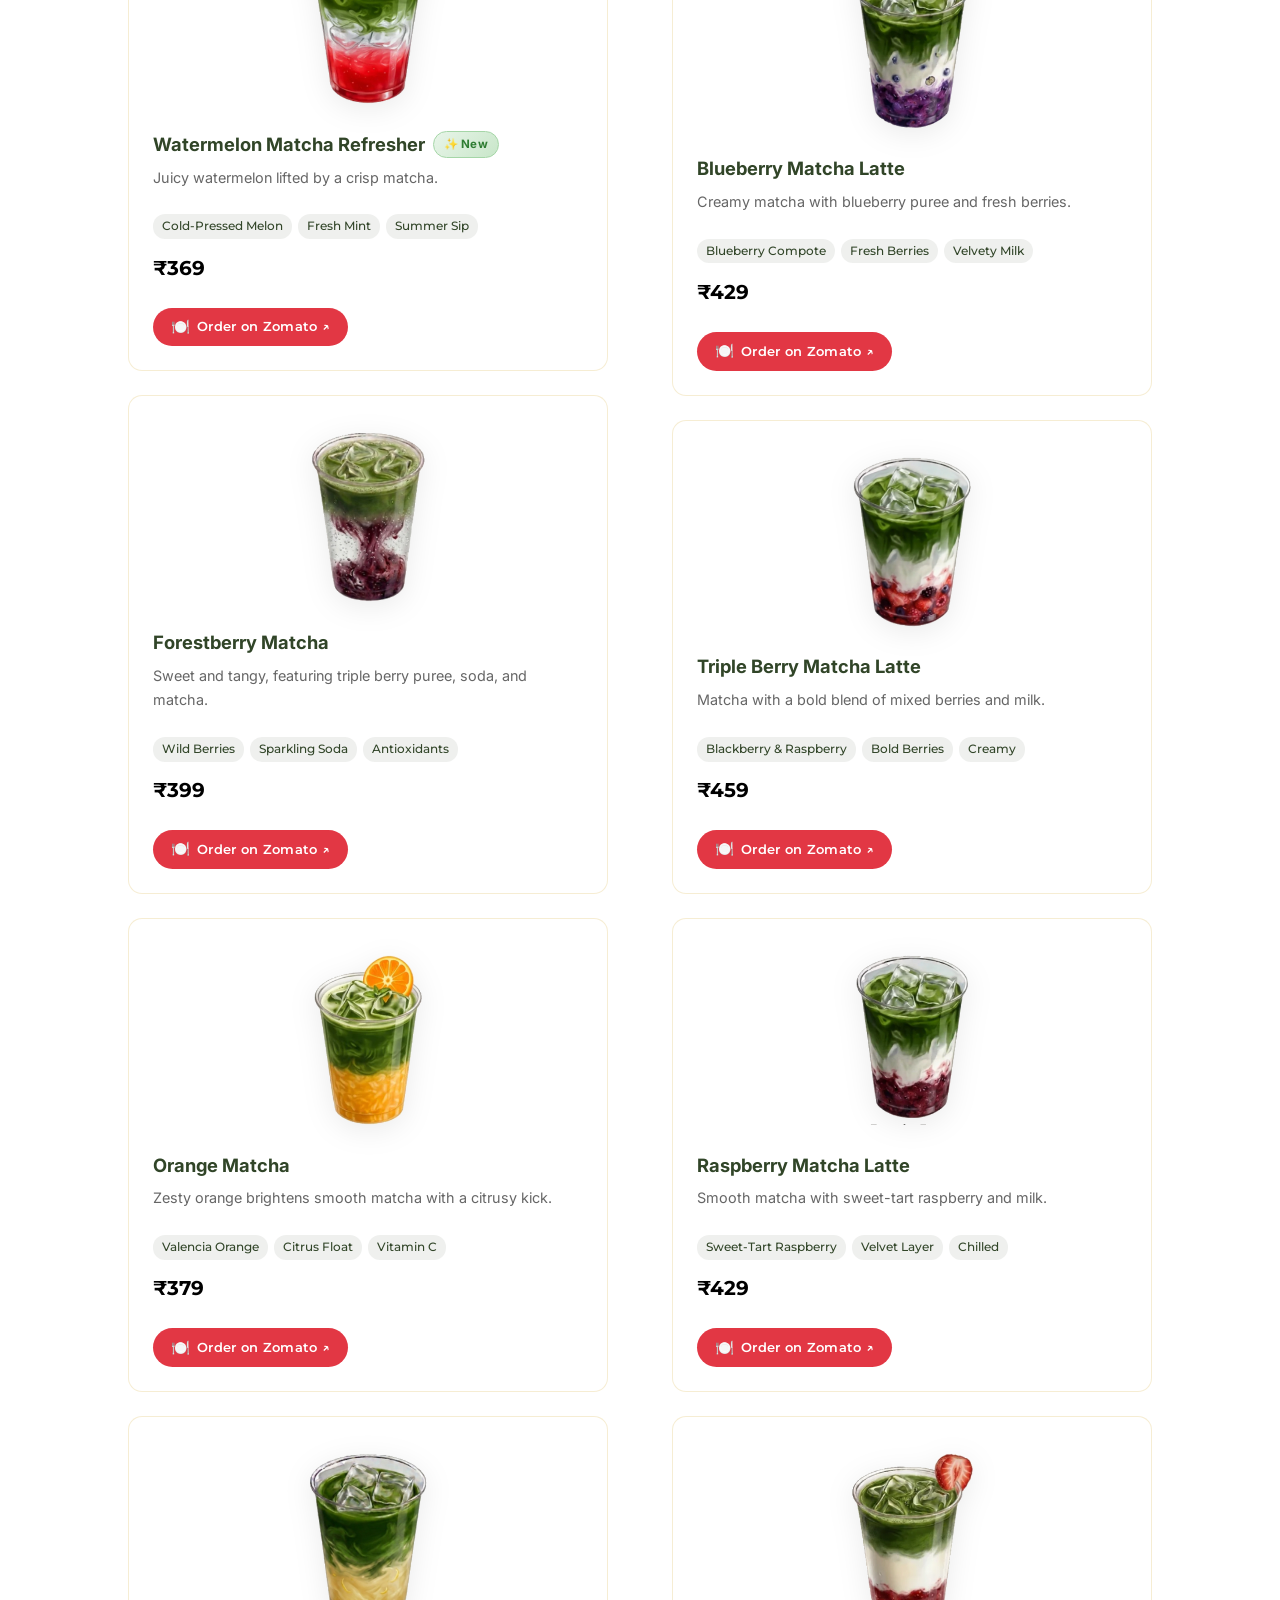
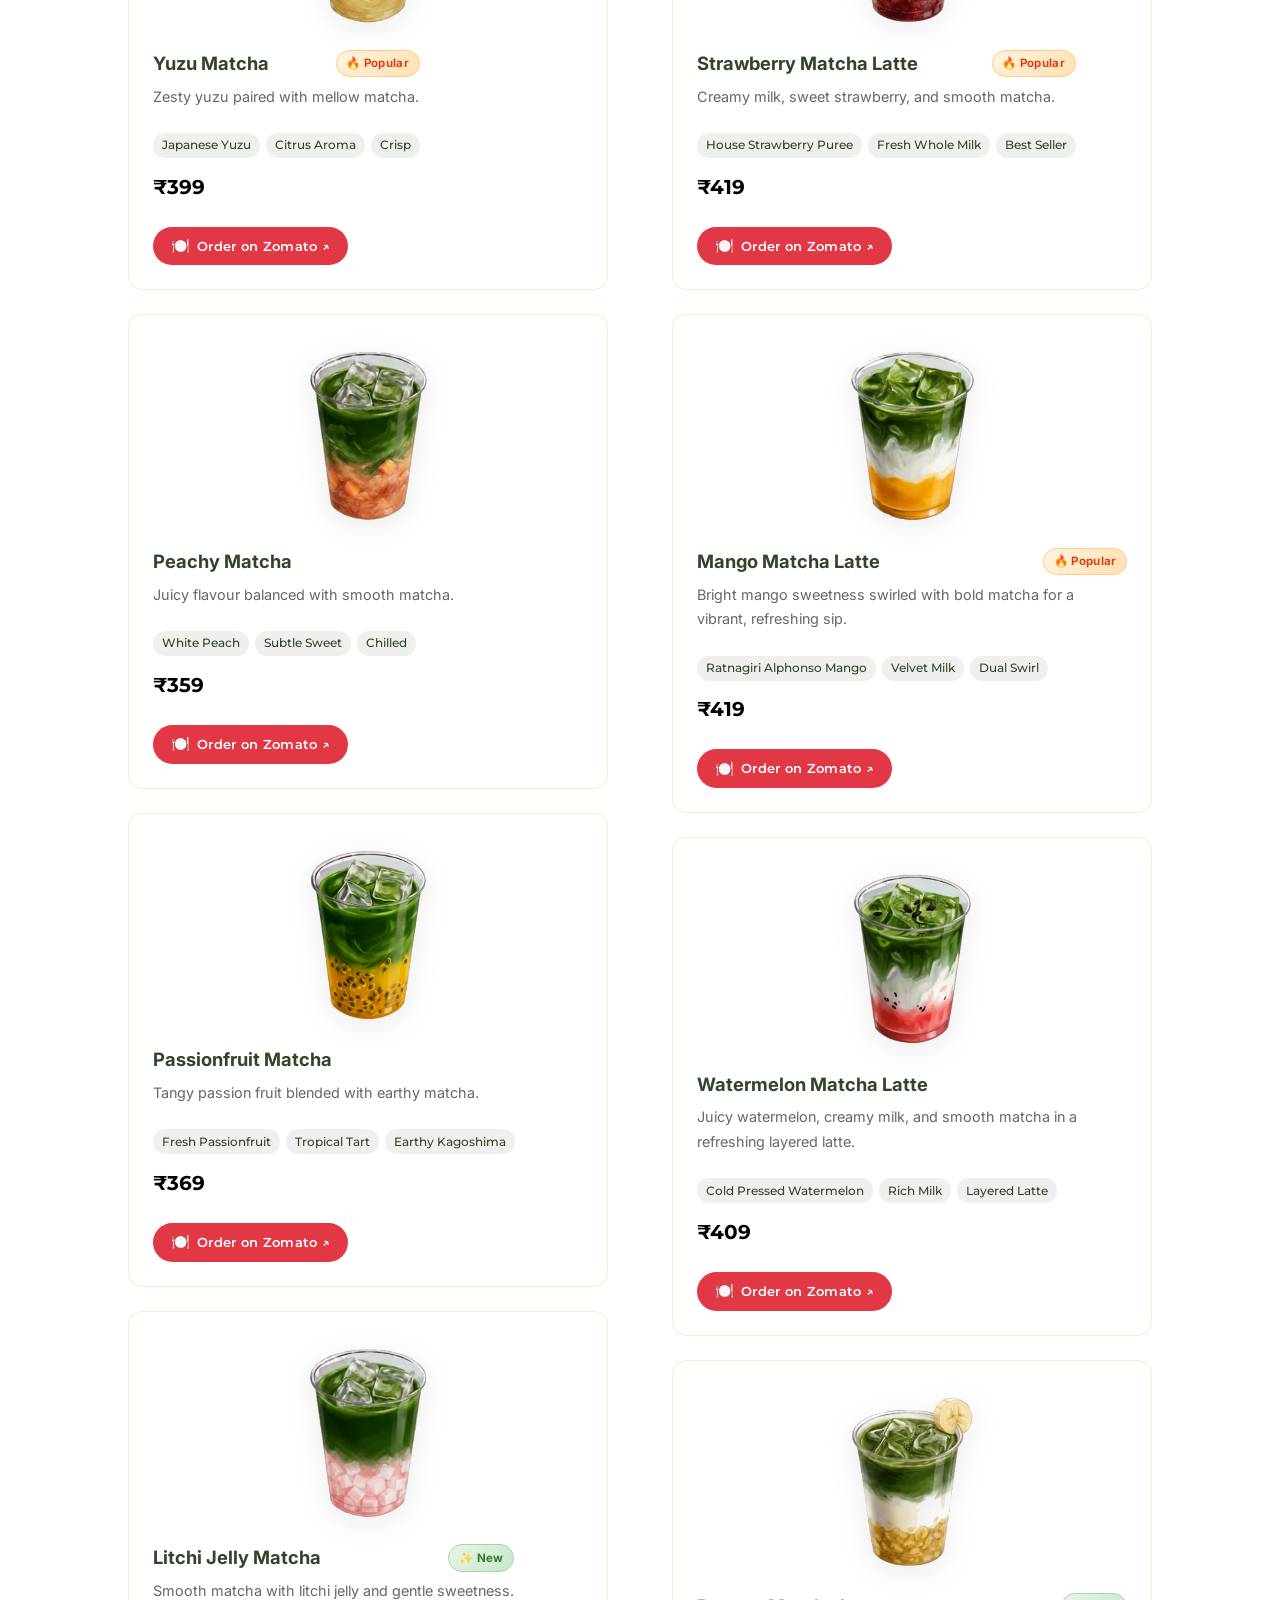
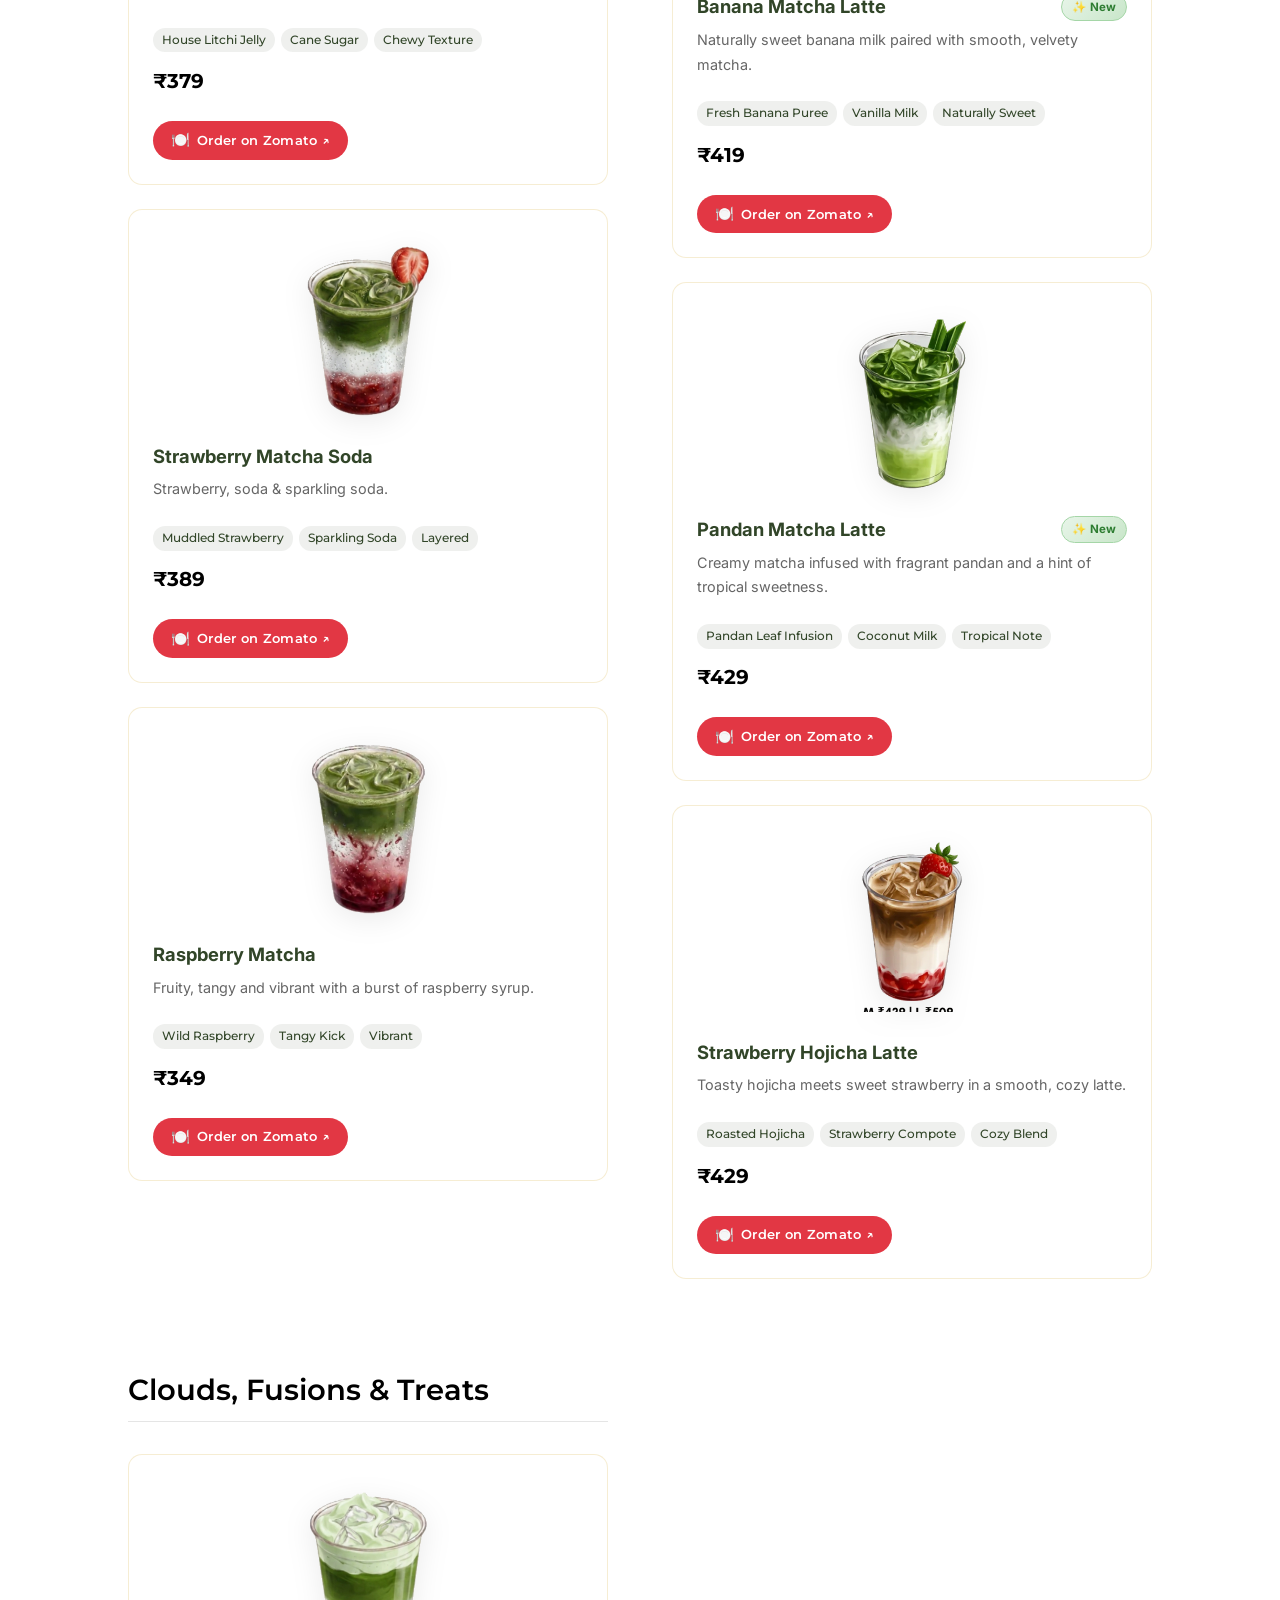
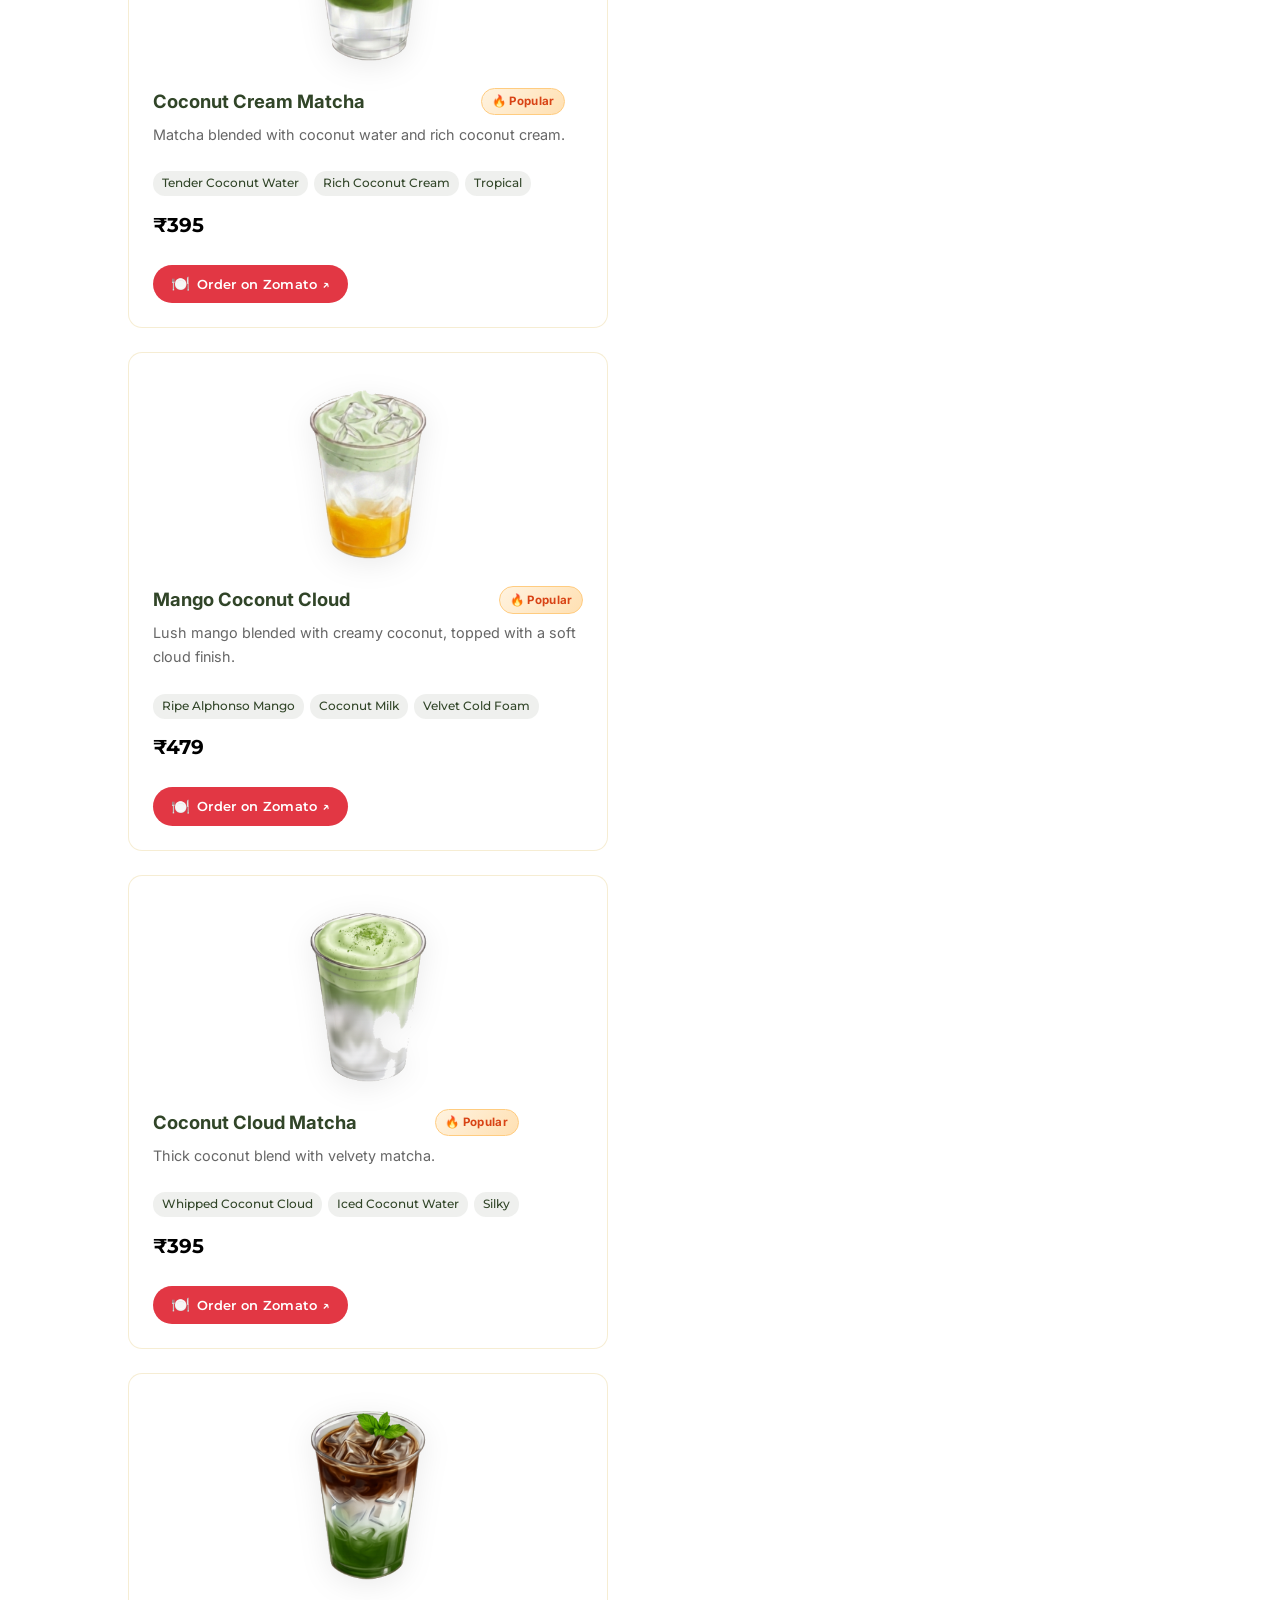
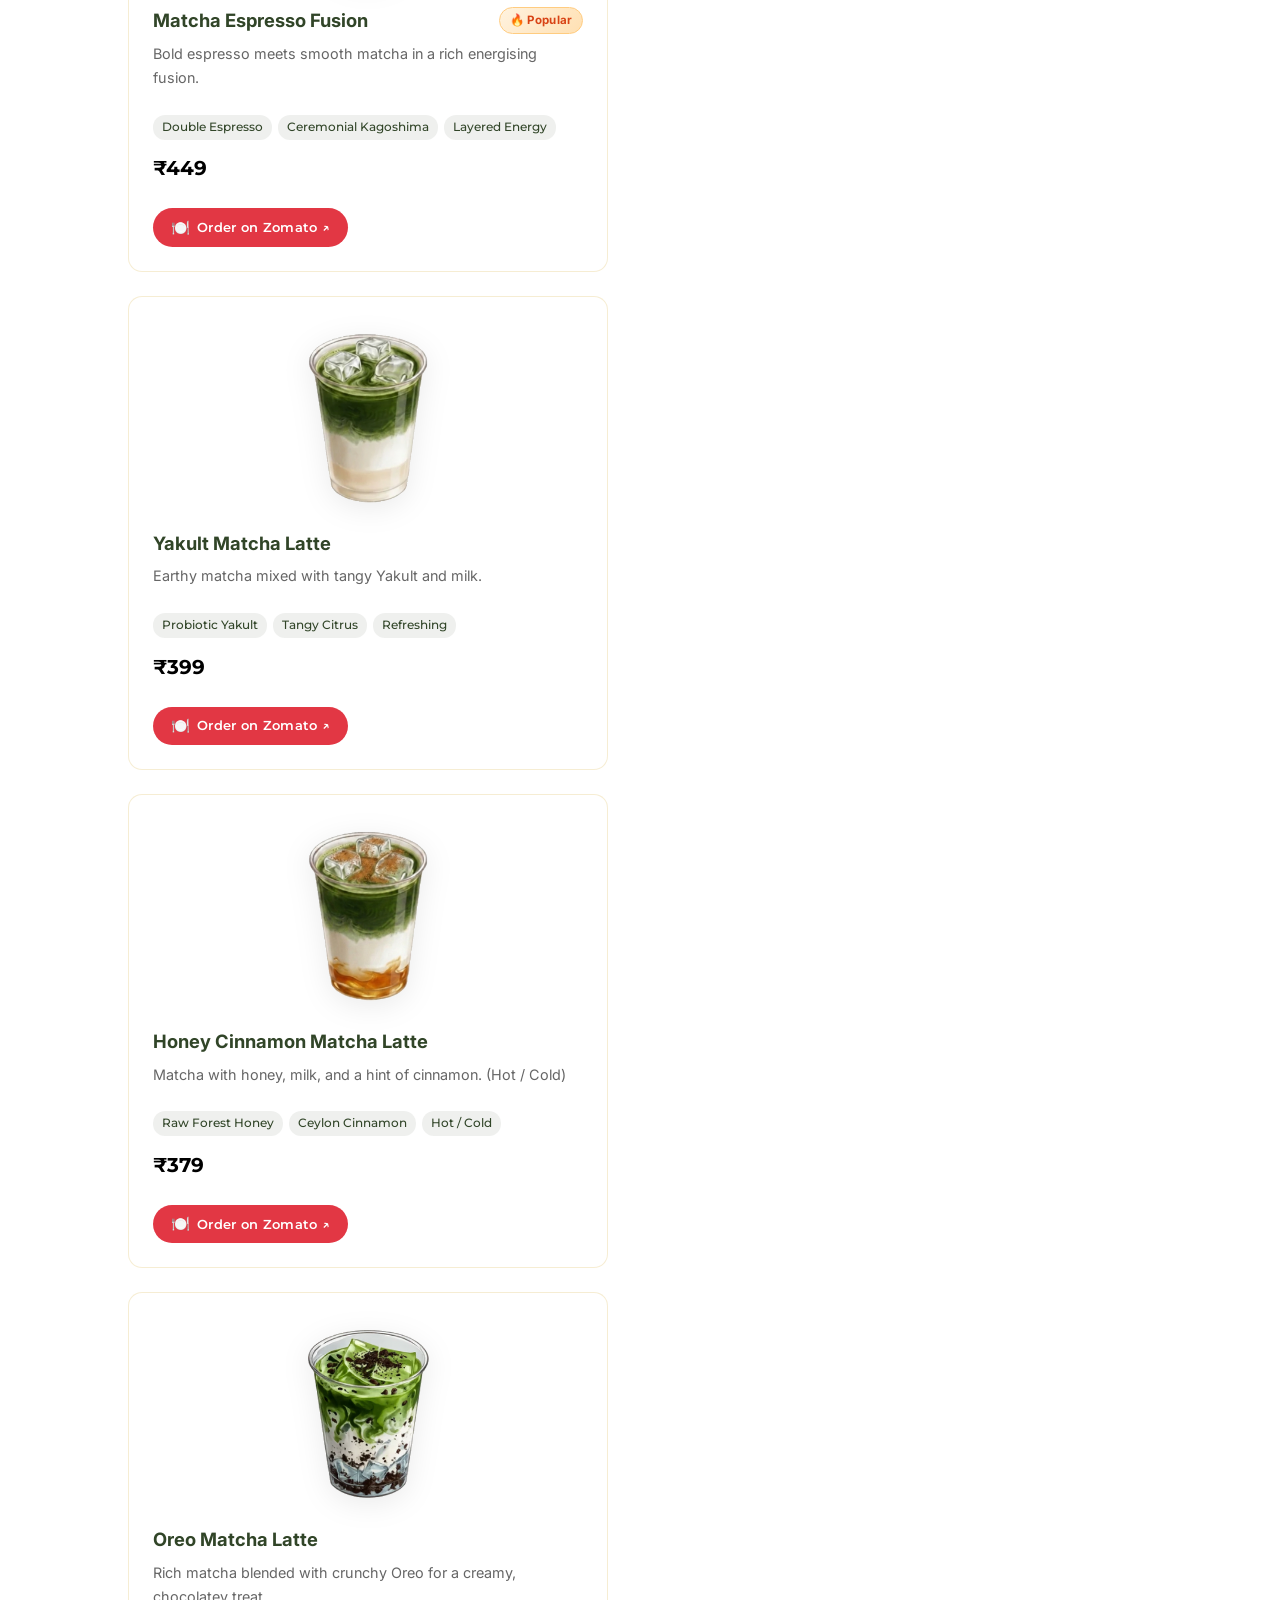
==== commit 30bc55f1: "feat: implement 9-page Wedding & Event Matcha Bar proposal deck with exact text fidelity" ====
--- a/index.html
+++ b/index.html
@@ -109,8 +109,8 @@
                 "Saturday",
                 "Sunday"
               ],
-              "opens": "08:00",
-              "closes": "21:00"
+              "opens": "13:00",
+              "closes": "22:30"
             }
           ],
           "hasMap": "https://maps.google.com/?q=Shop+No+G-54+Market+Block+G+Green+Park+Extension+New+Delhi+110016",
@@ -120,8 +120,22 @@
           "currenciesAccepted": "INR",
           "sameAs": [
             "https://www.zomato.com/ncr/matcha-house-green-park-new-delhi",
-            "https://instagram.com/matchahouseldelhi"
-          ]
+            "https://instagram.com/matchahousedelhi"
+          ],
+          "hasOfferCatalog": {
+            "@type": "OfferCatalog",
+            "name": "Matcha House Catering & Private Hire",
+            "itemListElement": [
+              {
+                "@type": "Offer",
+                "itemOffered": {
+                  "@type": "Service",
+                  "name": "Wedding & Event Matcha Bar",
+                  "description": "Full-service artisanal matcha bar for weddings and events featuring single-origin Kagoshima matcha, trained baristas, and live ceremonial whisking."
+                }
+              }
+            ]
+          }
         },
         {
           "@type": "WebSite",
@@ -203,6 +217,7 @@
                 <a href="#about">Our Story</a>
                 <a href="#menu">Menu</a>
                 <a href="#events">Make Your Own Matcha</a>
+                <a href="#wedding-events">Weddings &amp; Events</a>
             </div>
             <div class="nav-right">
                 <a href="#reviews">Reviews</a>
@@ -803,34 +818,424 @@
                 </div>
             </div>
             
-            <div class="catering-block" style="margin-top: 5rem; padding-top: 4rem; border-top: 2px solid var(--color-matcha-dark); text-align: left;">
-                <div class="sleek-badge">[CATERING PROPOSAL]</div>
-                <h3 class="historical-title">Matcha House at Your Event</h3>
-                <p style="margin-bottom: 2rem;">Bring the premium matcha experience to your next event. We provide freshly crafted beverages, signature drinks, and professional service tailored to your occasion.</p>
-                
-                <div class="catering-grid" style="display: grid; grid-template-columns: repeat(auto-fit, minmax(280px, 1fr)); gap: 2rem; margin-bottom: 3rem;">
-                    <div class="catering-card" style="border: 2px solid var(--color-matcha-dark); padding: 2rem;">
-                        <h4 style="font-family: var(--font-serif); font-size: 1.5rem; margin-bottom: 1rem;">Package 1: 15 Cups</h4>
-                        <ul style="list-style-type: none; margin-bottom: 2rem;">
-                            <li style="margin-bottom: 0.5rem;">✓ Minimum Order: 15 cups</li>
-                            <li style="margin-bottom: 0.5rem;">✓ Customizable drink menus</li>
-                            <li style="margin-bottom: 0.5rem;">✓ Priced per selected beverage</li>
-                        </ul>
-                    </div>
-                    
-                    <div class="catering-card" style="border: 2px solid var(--color-matcha-dark); background-color: var(--color-matcha-dark); color: var(--color-cream); padding: 2rem;">
-                        <h4 style="font-family: var(--font-serif); font-size: 1.5rem; margin-bottom: 1rem;">Package 2: 25+ Cups</h4>
-                        <ul style="list-style-type: none; margin-bottom: 2rem;">
-                            <li style="margin-bottom: 0.5rem;">✓ Minimum Order: 25 cups</li>
-                            <li style="margin-bottom: 0.5rem;">✓ Fully professional beverage service</li>
-                            <li style="margin-bottom: 0.5rem; font-weight: bold;">✓ 15% Savings on orders of 25+ cups</li>
-                        </ul>
-                    </div>
-                </div>
-                
-                <p style="font-size: 0.9rem; color: #555; margin-bottom: 2rem;">* A service charge applies based on location, duration, and staffing. 50% advance payment required to confirm booking.</p>
-                
-                <a href="https://wa.me/917899010913?text=Hi%20Matcha%20House%20Delhi%2C%20I%20would%20like%20to%20inquire%20about%20event%20catering." target="_blank" rel="noopener noreferrer" class="btn-primary" style="display: inline-block;">Inquire About Catering</a>
+            <!-- Wedding & Event Matcha Bar Section (Exact 9-Page Proposal Deck Fidelity) -->
+            <div id="wedding-events" class="wedding-events-block">
+                <!-- Module 1: Cover / Header -->
+                <div class="wedding-header">
+                    <div class="sleek-badge">[WEDDING &amp; EVENT MATCHA BAR]</div>
+                    <h2 class="wedding-main-title">WEDDING &amp; EVENT MATCHA BAR</h2>
+                    <p class="wedding-subtitle">A unique matcha experience for your special day</p>
+                    <div class="wedding-ornament">
+                        <span class="ornament-line"></span>
+                        <span class="ornament-symbol">🍵</span>
+                        <span class="ornament-line"></span>
+                    </div>
+                </div>
+
+                <!-- Module 2: Origin & Quality Narrative (PDF Page 2) -->
+                <div class="wedding-origin-card">
+                    <div class="origin-card-content">
+                        <span class="origin-tagline">STRAIGHT FROM</span>
+                        <h3 class="origin-region">Kagoshima, Japan</h3>
+                        <p class="origin-narrative">
+                            Our matcha is sourced directly from family-run farms in Kagoshima, Japan a region celebrated for its fertile soil, pristine waters, and generations of tea-growing craftsmanship. Every leaf reflects a deep-rooted tradition of quality and care, bringing you a matcha that is vibrant in colour, rich in flavour, and authentic in every sip.
+                        </p>
+                        <div class="origin-pills">
+                            <span class="origin-pill">✓ Single-Origin Volcanic Soil</span>
+                            <span class="origin-pill">✓ Family-Run Heritage Farms</span>
+                            <span class="origin-pill">✓ 100% Freshly Whisked Live</span>
+                        </div>
+                    </div>
+                    <div class="origin-card-visual">
+                        <img src="assets/sakurajima_kagoshima.jpg" alt="Matcha Farms in Kagoshima, Japan" loading="lazy" class="origin-img">
+                        <div class="origin-img-caption">Direct Farm Sourcing • Kagoshima</div>
+                    </div>
+                </div>
+
+                <!-- Module 3: Service Options Comparison (PDF Page 3) -->
+                <div class="wedding-section-divider">
+                    <div class="sleek-badge">[SERVICE FORMATS]</div>
+                    <h3 class="wedding-subheading">SERVICE OPTIONS</h3>
+                    <p class="wedding-subheading-desc">Select between dedicated quantity packages or an open duration-based matcha bar.</p>
+                </div>
+
+                <div class="service-options-grid">
+                    <div class="service-option-card">
+                        <div class="option-header">
+                            <span class="option-num">OPTION 01</span>
+                            <h4 class="option-title">Fixed Cup Package</h4>
+                        </div>
+                        <p class="option-body">
+                            Our fixed-cup packages are designed around a pre-selected number of servings. For example, a 50-cup package includes up to 50 drinks within the agreed event timings. Any additional servings beyond the selected quantity will be charged separately and reflected in the final bill.
+                        </p>
+                        <div class="option-features">
+                            <div class="option-feat-item">✦ Pre-selected serving count</div>
+                            <div class="option-feat-item">✦ 50 to 300+ guests capacity</div>
+                            <div class="option-feat-item">✦ Tailored menu curation</div>
+                        </div>
+                    </div>
+
+                    <div class="service-option-card featured">
+                        <div class="option-header">
+                            <span class="option-num">OPTION 02</span>
+                            <span class="badge-featured">POPULAR FOR RECEPTIONS</span>
+                            <h4 class="option-title">Unlimited Matcha Bar</h4>
+                        </div>
+                        <p class="option-body">
+                            For a more seamless guest experience, clients can opt for an unlimited matcha bar with a fixed service duration of 3 or 4 hours. Guests can enjoy unlimited servings throughout the selected service period, based on the agreed package and menu selection. Any extension beyond the agreed service duration will incur additional charges.
+                        </p>
+                        <div class="option-features">
+                            <div class="option-feat-item">✦ Unlimited guest servings</div>
+                            <div class="option-feat-item">✦ 3 or 4 hours continuous service</div>
+                            <div class="option-feat-item">✦ 2 Baristas + 1 Helper included</div>
+                        </div>
+                    </div>
+                </div>
+
+                <div class="wedding-alert-banner">
+                    <span class="alert-icon">⚠️</span>
+                    <span class="alert-text">ANY EXTENSION BEYOND THE AGREED SERVICE DURATION WILL INCUR ADDITIONAL CHARGES.</span>
+                </div>
+
+                <!-- Module 4: Wedding Packages Pricing Table (PDF Page 4) -->
+                <div class="wedding-packages-wrapper">
+                    <div class="packages-header">
+                        <div class="sleek-badge">[FIXED CUP PACKAGES]</div>
+                        <h3 class="wedding-subheading">WEDDING &amp; EVENT PACKAGES</h3>
+                        <div class="glassware-pill">
+                            <span class="glassware-icon">🥛</span> ALL DRINKS ARE SERVED IN OUR STANDARD 350 ML GLASS
+                        </div>
+                    </div>
+
+                    <!-- Desktop & Tablet Table View -->
+                    <div class="table-responsive-wrapper">
+                        <table class="wedding-table">
+                            <thead>
+                                <tr>
+                                    <th>PACKAGE</th>
+                                    <th>NUMBER OF DRINKS</th>
+                                    <th>CLASSIC MATCHA (TOTAL)</th>
+                                    <th>INFUSED FRUITY (TOTAL)</th>
+                                    <th>BOOKING</th>
+                                </tr>
+                            </thead>
+                            <tbody>
+                                <tr>
+                                    <td class="package-name">
+                                        <strong>Intimate Celebration</strong>
+                                    </td>
+                                    <td class="package-qty">50 cups</td>
+                                    <td class="package-price classic">₹22,500</td>
+                                    <td class="package-price fruity">₹25,000</td>
+                                    <td>
+                                        <a href="https://wa.me/917899010913?text=Hi%20Matcha%20House%20Delhi%2C%20I%20would%20like%20to%20book%20the%20Intimate%20Celebration%20(50%20cups)%20wedding%20package." target="_blank" rel="noopener noreferrer" class="btn-table-book">Book 50 Cups →</a>
+                                    </td>
+                                </tr>
+                                <tr class="highlight-row">
+                                    <td class="package-name">
+                                        <span class="badge-row">SIGNATURE</span>
+                                        <strong>Wedding Package</strong>
+                                    </td>
+                                    <td class="package-qty">100 cups</td>
+                                    <td class="package-price classic">₹45,000</td>
+                                    <td class="package-price fruity">₹50,000</td>
+                                    <td>
+                                        <a href="https://wa.me/917899010913?text=Hi%20Matcha%20House%20Delhi%2C%20I%20would%20like%20to%20book%20the%20Wedding%20Package%20(100%20cups)." target="_blank" rel="noopener noreferrer" class="btn-table-book featured">Book 100 Cups →</a>
+                                    </td>
+                                </tr>
+                                <tr>
+                                    <td class="package-name">
+                                        <strong>Grand Celebration</strong>
+                                    </td>
+                                    <td class="package-qty">200 cups</td>
+                                    <td class="package-price classic">₹90,000</td>
+                                    <td class="package-price fruity">₹1,00,000</td>
+                                    <td>
+                                        <a href="https://wa.me/917899010913?text=Hi%20Matcha%20House%20Delhi%2C%20I%20would%20like%20to%20book%20the%20Grand%20Celebration%20(200%20cups)%20wedding%20package." target="_blank" rel="noopener noreferrer" class="btn-table-book">Book 200 Cups →</a>
+                                    </td>
+                                </tr>
+                                <tr>
+                                    <td class="package-name">
+                                        <strong>Luxury Wedding</strong>
+                                    </td>
+                                    <td class="package-qty">300 cups</td>
+                                    <td class="package-price classic">₹1,35,000</td>
+                                    <td class="package-price fruity">₹1,50,000</td>
+                                    <td>
+                                        <a href="https://wa.me/917899010913?text=Hi%20Matcha%20House%20Delhi%2C%20I%20would%20like%20to%20book%20the%20Luxury%20Wedding%20(300%20cups)%20package." target="_blank" rel="noopener noreferrer" class="btn-table-book">Book 300 Cups →</a>
+                                    </td>
+                                </tr>
+                                <tr class="custom-row">
+                                    <td class="package-name">
+                                        <strong>300+ Custom</strong>
+                                    </td>
+                                    <td class="package-qty">Custom quantity</td>
+                                    <td colspan="2" class="custom-note">Custom quotation based on your menu, guest count and event requirements.</td>
+                                    <td>
+                                        <a href="https://wa.me/917899010913?text=Hi%20Matcha%20House%20Delhi%2C%20I%20would%20like%20a%20custom%20quotation%20for%20300%2B%20cups%20matcha%20bar." target="_blank" rel="noopener noreferrer" class="btn-table-book custom">Custom Quote →</a>
+                                    </td>
+                                </tr>
+                            </tbody>
+                        </table>
+                    </div>
+
+                    <!-- Mobile Stacked Card View (Hidden on desktop, shown <= 768px) -->
+                    <div class="packages-mobile-cards">
+                        <div class="pkg-mobile-card">
+                            <div class="pkg-m-top">
+                                <span class="pkg-m-name">Intimate Celebration</span>
+                                <span class="pkg-m-qty">50 cups</span>
+                            </div>
+                            <div class="pkg-m-prices">
+                                <div class="pkg-m-price-item">
+                                    <span class="pkg-m-label">Classic Matcha:</span>
+                                    <span class="pkg-m-val">₹22,500</span>
+                                </div>
+                                <div class="pkg-m-price-item">
+                                    <span class="pkg-m-label">Infused Fruity:</span>
+                                    <span class="pkg-m-val">₹25,000</span>
+                                </div>
+                            </div>
+                            <a href="https://wa.me/917899010913?text=Hi%20Matcha%20House%20Delhi%2C%20I%20would%20like%20to%20book%20the%20Intimate%20Celebration%20(50%20cups)%20wedding%20package." target="_blank" rel="noopener noreferrer" class="btn-table-book">Book 50 Cups →</a>
+                        </div>
+
+                        <div class="pkg-mobile-card featured">
+                            <div class="pkg-m-top">
+                                <div>
+                                    <span class="badge-row">SIGNATURE</span>
+                                    <span class="pkg-m-name">Wedding Package</span>
+                                </div>
+                                <span class="pkg-m-qty">100 cups</span>
+                            </div>
+                            <div class="pkg-m-prices">
+                                <div class="pkg-m-price-item">
+                                    <span class="pkg-m-label">Classic Matcha:</span>
+                                    <span class="pkg-m-val">₹45,000</span>
+                                </div>
+                                <div class="pkg-m-price-item">
+                                    <span class="pkg-m-label">Infused Fruity:</span>
+                                    <span class="pkg-m-val">₹50,000</span>
+                                </div>
+                            </div>
+                            <a href="https://wa.me/917899010913?text=Hi%20Matcha%20House%20Delhi%2C%20I%20would%20like%20to%20book%20the%20Wedding%20Package%20(100%20cups)." target="_blank" rel="noopener noreferrer" class="btn-table-book featured">Book 100 Cups →</a>
+                        </div>
+
+                        <div class="pkg-mobile-card">
+                            <div class="pkg-m-top">
+                                <span class="pkg-m-name">Grand Celebration</span>
+                                <span class="pkg-m-qty">200 cups</span>
+                            </div>
+                            <div class="pkg-m-prices">
+                                <div class="pkg-m-price-item">
+                                    <span class="pkg-m-label">Classic Matcha:</span>
+                                    <span class="pkg-m-val">₹90,000</span>
+                                </div>
+                                <div class="pkg-m-price-item">
+                                    <span class="pkg-m-label">Infused Fruity:</span>
+                                    <span class="pkg-m-val">₹1,00,000</span>
+                                </div>
+                            </div>
+                            <a href="https://wa.me/917899010913?text=Hi%20Matcha%20House%20Delhi%2C%20I%20would%20like%20to%20book%20the%20Grand%20Celebration%20(200%20cups)%20wedding%20package." target="_blank" rel="noopener noreferrer" class="btn-table-book">Book 200 Cups →</a>
+                        </div>
+
+                        <div class="pkg-mobile-card">
+                            <div class="pkg-m-top">
+                                <span class="pkg-m-name">Luxury Wedding</span>
+                                <span class="pkg-m-qty">300 cups</span>
+                            </div>
+                            <div class="pkg-m-prices">
+                                <div class="pkg-m-price-item">
+                                    <span class="pkg-m-label">Classic Matcha:</span>
+                                    <span class="pkg-m-val">₹1,35,000</span>
+                                </div>
+                                <div class="pkg-m-price-item">
+                                    <span class="pkg-m-label">Infused Fruity:</span>
+                                    <span class="pkg-m-val">₹1,50,000</span>
+                                </div>
+                            </div>
+                            <a href="https://wa.me/917899010913?text=Hi%20Matcha%20House%20Delhi%2C%20I%20would%20like%20to%20book%20the%20Luxury%20Wedding%20(300%20cups)%20package." target="_blank" rel="noopener noreferrer" class="btn-table-book">Book 300 Cups →</a>
+                        </div>
+
+                        <div class="pkg-mobile-card custom">
+                            <div class="pkg-m-top">
+                                <span class="pkg-m-name">300+ Custom</span>
+                                <span class="pkg-m-qty">Custom quantity</span>
+                            </div>
+                            <p class="custom-card-desc">Custom quotation based on your menu, guest count and event requirements.</p>
+                            <a href="https://wa.me/917899010913?text=Hi%20Matcha%20House%20Delhi%2C%20I%20would%20like%20a%20custom%20quotation%20for%20300%2B%20cups%20matcha%20bar." target="_blank" rel="noopener noreferrer" class="btn-table-book custom">Request Custom Quote →</a>
+                        </div>
+                    </div>
+
+                    <div class="packages-footnote">
+                        <span class="footnote-dot">✦</span> Clients can choose their preferred drinks from the Matcha House menu, with the final pricing determined by the selected drinks and required quantities.
+                    </div>
+                </div>
+
+                <!-- Module 5: Unlimited Service Pricing & Inclusions (PDF Page 7) -->
+                <div class="unlimited-service-card">
+                    <div class="unlimited-header">
+                        <div class="sleek-badge light">[UNLIMITED SERVICE]</div>
+                        <h3 class="unlimited-title">UNLIMITED SERVICE : 45,000 ONWARDS</h3>
+                        <div class="unlimited-inclusions">
+                            <span class="inc-pill">⏳ 3 or 4 Hours Duration</span>
+                            <span class="inc-pill">👥 2 Baristas + 1 Helper Included</span>
+                            <span class="inc-pill">🍵 Live Whisking Station</span>
+                        </div>
+                    </div>
+
+                    <div class="unlimited-rates-grid">
+                        <div class="rate-box">
+                            <span class="rate-duration">3 HOUR SERVICE</span>
+                            <span class="rate-price">₹45,000</span>
+                            <span class="rate-note">Starting baseline • Unlimited guest drinks</span>
+                            <a href="https://wa.me/917899010913?text=Hi%20Matcha%20House%20Delhi%2C%20I%20would%20like%20to%20inquire%20about%20the%203%20Hour%20Unlimited%20Matcha%20Bar%20(₹45%2C000)." target="_blank" rel="noopener noreferrer" class="btn-unlimited-book">Book 3-Hour Unlimited →</a>
+                        </div>
+                        <div class="rate-box featured">
+                            <span class="badge-row">EXTENDED CELEBRATION</span>
+                            <span class="rate-duration">4 HOUR SERVICE</span>
+                            <span class="rate-price">₹55,000</span>
+                            <span class="rate-note">Full reception coverage • Unlimited drinks</span>
+                            <a href="https://wa.me/917899010913?text=Hi%20Matcha%20House%20Delhi%2C%20I%20would%20like%20to%20inquire%20about%20the%204%20Hour%20Unlimited%20Matcha%20Bar%20(₹55%2C000)." target="_blank" rel="noopener noreferrer" class="btn-unlimited-book featured">Book 4-Hour Unlimited →</a>
+                        </div>
+                    </div>
+
+                    <div class="unlimited-pricing-note">
+                        <strong>Pricing Note:</strong> Prices listed are indicative starting rates. Final quotations may vary depending on guest count, flavour selection, service duration, and estimated servings. A customised quote will be provided based on the event’s specific requirements.
+                    </div>
+                </div>
+
+                <!-- Module 6: Staffing, Setup & Duration Timeline (PDF Page 6) -->
+                <div class="timeline-section-block">
+                    <div class="sleek-badge">[STAFFING &amp; TIMELINE]</div>
+                    <h3 class="wedding-subheading">STAFFING &amp; SERVICE TIMELINE</h3>
+                    <p class="timeline-intro">Precision event execution handled by our dedicated team of Japanese tea artisans.</p>
+
+                    <div class="wedding-timeline">
+                        <div class="timeline-step">
+                            <div class="step-num">01</div>
+                            <div class="step-content">
+                                <h4 class="step-title">Setup time</h4>
+                                <p class="step-desc">Our team will arrive one hour before the scheduled event start time to ensure the setup is completed before service begins.</p>
+                            </div>
+                        </div>
+
+                        <div class="timeline-step">
+                            <div class="step-num">02</div>
+                            <div class="step-content">
+                                <h4 class="step-title">Staffing</h4>
+                                <p class="step-desc">Matcha House will provide two baristas and one helper for the event.</p>
+                            </div>
+                        </div>
+
+                        <div class="timeline-step">
+                            <div class="step-num">03</div>
+                            <div class="step-content">
+                                <h4 class="step-title">Service Duration</h4>
+                                <p class="step-desc">The standard service duration is three hours.</p>
+                            </div>
+                        </div>
+
+                        <div class="timeline-step">
+                            <div class="step-num">04</div>
+                            <div class="step-content">
+                                <h4 class="step-title">Extended hours</h4>
+                                <p class="step-desc">Any service time beyond the agreed service duration will incur additional charges.</p>
+                            </div>
+                        </div>
+                    </div>
+                </div>
+
+                <!-- Module 7: Event Logistics & Requirements Checklist (PDF Page 5) -->
+                <div class="logistics-section-block">
+                    <div class="sleek-badge">[LOGISTICS &amp; SETUP]</div>
+                    <h3 class="wedding-subheading">EVENT REQUIREMENTS &amp; LOGISTICS</h3>
+                    <p class="logistics-intro">To ensure seamless live preparation and bar flow, we require the following setup amenities:</p>
+
+                    <div class="logistics-grid">
+                        <div class="logistics-card">
+                            <div class="logistics-icon-box">🪑</div>
+                            <h4 class="logistics-card-title">Table Setup</h4>
+                            <p class="logistics-card-desc">For events held outside Delhi, the organiser must provide a suitable table for the Matcha House setup. For events within Delhi, our team will bring its own table, if required.</p>
+                        </div>
+
+                        <div class="logistics-card">
+                            <div class="logistics-icon-box">⚡</div>
+                            <h4 class="logistics-card-title">Power Supply</h4>
+                            <p class="logistics-card-desc">A functional electrical plug point must be available at the stall for equipment and other operational requirements.</p>
+                        </div>
+
+                        <div class="logistics-card">
+                            <div class="logistics-icon-box">🗑️</div>
+                            <h4 class="logistics-card-title">Waste Disposal</h4>
+                            <p class="logistics-card-desc">A waste bin must be provided at the stall to ensure proper waste disposal and maintain cleanliness.</p>
+                        </div>
+                    </div>
+                </div>
+
+                <!-- Module 8: Payment Terms & Conditions (PDF Page 8) -->
+                <div class="payment-terms-block">
+                    <div class="sleek-badge">[BOOKING POLICY]</div>
+                    <h3 class="wedding-subheading">PAYMENT TERMS</h3>
+
+                    <div class="terms-grid">
+                        <div class="term-card">
+                            <div class="term-badge">TERM 01</div>
+                            <h4 class="term-title">Advance Payment</h4>
+                            <p class="term-desc">A 50% advance payment is required to confirm the booking.</p>
+                        </div>
+
+                        <div class="term-card">
+                            <div class="term-badge">TERM 02</div>
+                            <h4 class="term-title">Remaining Balance</h4>
+                            <p class="term-desc">The remaining balance must be paid before the event, as mutually agreed.</p>
+                        </div>
+
+                        <div class="term-card">
+                            <div class="term-badge">TERM 03</div>
+                            <h4 class="term-title">Final Pricing</h4>
+                            <p class="term-desc">The final quotation will depend on the guest count, flavour selection, event location, and specific service requirements.</p>
+                        </div>
+                    </div>
+                </div>
+
+                <!-- Module 9: "Let's Create Something Special" Contact & Booking Block (PDF Page 9) -->
+                <div class="wedding-cta-card">
+                    <div class="cta-inner">
+                        <span class="sleek-badge light">[RESERVATIONS &amp; INQUIRIES]</span>
+                        <h3 class="cta-title">LET’S CREATE SOMETHING SPECIAL.</h3>
+                        <p class="cta-message">
+                            Thank you for considering Matcha House for your upcoming event. We look forward to the opportunity to collaborate with you and bring a unique matcha experience to your guests.
+                        </p>
+                        <p class="cta-notice">
+                            MATCHA HOUSE — For event enquiries and bookings, please contact us.
+                        </p>
+
+                        <div class="cta-channels-grid">
+                            <a href="https://instagram.com/matchahousedelhi" target="_blank" rel="noopener noreferrer" class="channel-pill">
+                                <span class="channel-icon">📸</span>
+                                <span class="channel-label">Instagram:</span>
+                                <span class="channel-val">@matchahousedelhi</span>
+                            </a>
+                            <a href="mailto:matchahousedelhi@gmail.com" class="channel-pill">
+                                <span class="channel-icon">✉️</span>
+                                <span class="channel-label">Email:</span>
+                                <span class="channel-val">matchahousedelhi@gmail.com</span>
+                            </a>
+                            <a href="tel:+917899010913" class="channel-pill">
+                                <span class="channel-icon">📞</span>
+                                <span class="channel-label">Phone:</span>
+                                <span class="channel-val">+91 78990 10913</span>
+                            </a>
+                        </div>
+
+                        <div class="cta-action-area">
+                            <a href="https://wa.me/917899010913?text=Hi%20Matcha%20House%20Delhi%2C%20I%20would%20like%20to%20inquire%20about%20booking%20a%20Matcha%20Bar%20for%20an%20upcoming%20wedding%20%2F%20event." target="_blank" rel="noopener noreferrer" class="btn-wedding-whatsapp">
+                                <span>Inquire for Wedding / Event on WhatsApp</span>
+                                <span class="arrow">→</span>
+                            </a>
+                        </div>
+                    </div>
+                </div>
             </div>
 
             <div class="events-archive-block" id="historicalEventsBlock" style="margin-top: 5rem;">
@@ -1161,7 +1566,7 @@
             <p>Shop No, G-54, Market, Block G, Green Park Extension, New Delhi 110016</p>
             <div id="liveHoursStatus" class="live-status-pill open">
                 <span class="pulse-indicator"></span>
-                <span id="liveHoursText">🟢 Open Now · Closes at 9:00 PM IST</span>
+                <span id="liveHoursText">🟢 Open Now · Closes at 10:30 PM IST</span>
             </div>
         </div>
 
@@ -1187,7 +1592,7 @@
                 </div>
                 <div class="info-block">
                     <h4>⏰ Operating Hours</h4>
-                    <p>Monday – Sunday: 8:00 AM – 9:00 PM IST</p>
+                    <p>Monday – Sunday: 1:00 PM – 10:30 PM IST</p>
                 </div>
                 <div class="info-actions">
                     <a href="https://wa.me/917899010913?text=Hi%20Matcha%20House%20Delhi%2C%20I%20would%20like%20to%20book%20a%20table%20at%20your%20Green%20Park%20caf%C3%A9." target="_blank" rel="noopener noreferrer" class="btn-whatsapp btn-book-table">Book a Table on WhatsApp 📅</a>
@@ -1212,7 +1617,7 @@
                 <h3>Flagship Café</h3>
                 <p>Shop No, G-54, Market, Block G</p>
                 <p>Green Park Extension, New Delhi 110016</p>
-                <p>Open Daily: 8:00 AM – 9:00 PM IST</p>
+                <p>Open Daily: 1:00 PM – 10:30 PM IST</p>
             </div>
             <div class="footer-inquiries">
                 <h3>Partnerships</h3>
--- a/styles.css
+++ b/styles.css
@@ -151,7 +151,8 @@
     background-size: cover;
     z-index: 10;
 
-    min-height: 85vh;
+    min-height: calc(100vh - 48px);
+    min-height: calc(100dvh - 48px);
     display: flex;
     flex-direction: column;
     align-items: center;
@@ -159,7 +160,8 @@
     position: relative;
     overflow: hidden;
     text-align: center;
-    padding-top: 80px; /* offset for nav */
+    padding-top: 90px; /* offset for nav */
+    box-sizing: border-box;
 }
 
 .hero::after {
@@ -308,12 +310,15 @@
 .hero-philosophy-ticker {
     background-color: var(--color-matcha-dark);
     color: var(--color-cream);
-    padding: 1rem 0;
+    height: 48px;
+    box-sizing: border-box;
+    display: flex;
+    align-items: center;
     overflow: hidden;
     white-space: nowrap;
     position: relative;
     z-index: 10;
-    border-bottom: 1px solid rgba(255,255,255,0.1);
+    border-bottom: 1px solid rgba(255, 255, 255, 0.1);
 }
 .philosophy-content {
     display: inline-block;
@@ -1397,8 +1402,13 @@
     
     .hero {
         background-position: center 30%;
-        padding-top: 140px;
+        padding-top: 130px;
+        min-height: calc(100vh - 44px);
+        min-height: calc(100dvh - 44px);
         z-index: 10;
+    }
+    .hero-philosophy-ticker {
+        height: 44px;
     }
     .hero-content h1 {
         font-size: 3rem;
@@ -3708,3 +3718,1014 @@
         display: none;
     }
 }
+
+/* ========================================================
+   WEDDING & EVENT MATCHA BAR SECTION (100% PDF FIDELITY)
+   ======================================================== */
+.wedding-events-block {
+    margin-top: 5rem;
+    padding-top: 5rem;
+    border-top: 2px solid var(--color-matcha-dark);
+    text-align: left;
+    width: 100%;
+}
+
+.wedding-header {
+    text-align: center;
+    margin-bottom: 4rem;
+}
+
+.wedding-main-title {
+    font-family: var(--font-serif);
+    font-size: clamp(2.2rem, 5vw, 3.5rem);
+    color: var(--color-text);
+    margin: 0.8rem 0 0.5rem;
+    letter-spacing: -0.5px;
+    line-height: 1.15;
+    text-transform: uppercase;
+}
+
+.wedding-subtitle {
+    font-family: var(--font-heading);
+    font-size: clamp(1rem, 2vw, 1.3rem);
+    color: var(--color-matcha-dark);
+    font-weight: 500;
+    letter-spacing: 0.5px;
+}
+
+.wedding-ornament {
+    display: flex;
+    align-items: center;
+    justify-content: center;
+    gap: 1.5rem;
+    margin-top: 1.5rem;
+}
+
+.wedding-ornament .ornament-line {
+    width: 80px;
+    height: 1px;
+    background: var(--color-matcha-dark);
+    opacity: 0.4;
+}
+
+.wedding-ornament .ornament-symbol {
+    font-size: 1.2rem;
+}
+
+/* Module 2: Origin Card */
+.wedding-origin-card {
+    display: grid;
+    grid-template-columns: 1.25fr 0.85fr;
+    gap: 3rem;
+    border: 2px solid var(--color-matcha-dark);
+    padding: 3rem;
+    background: #FFFFFF;
+    margin-bottom: 4.5rem;
+    align-items: center;
+    box-shadow: 0 10px 30px rgba(0, 0, 0, 0.04);
+}
+
+.origin-tagline {
+    font-family: var(--font-heading);
+    font-size: 0.75rem;
+    letter-spacing: 3px;
+    color: var(--color-matcha-light);
+    font-weight: 700;
+    text-transform: uppercase;
+    display: block;
+    margin-bottom: 0.25rem;
+}
+
+.origin-region {
+    font-family: var(--font-serif);
+    font-size: clamp(1.8rem, 3.5vw, 2.6rem);
+    color: var(--color-text);
+    margin-bottom: 1.2rem;
+    line-height: 1.2;
+}
+
+.origin-narrative {
+    font-family: var(--font-body);
+    font-size: 1rem;
+    line-height: 1.75;
+    color: #2D2D2D;
+    margin-bottom: 1.8rem;
+}
+
+.origin-pills {
+    display: flex;
+    gap: 0.8rem;
+    flex-wrap: wrap;
+}
+
+.origin-pill {
+    font-family: var(--font-heading);
+    font-size: 0.75rem;
+    font-weight: 600;
+    letter-spacing: 0.5px;
+    background: rgba(49, 69, 40, 0.08);
+    color: var(--color-matcha-dark);
+    padding: 0.45rem 0.9rem;
+    border-radius: 4px;
+    border: 1px solid rgba(49, 69, 40, 0.15);
+}
+
+.origin-card-visual {
+    position: relative;
+    width: 100%;
+    height: 280px;
+    overflow: hidden;
+    border: 2px solid var(--color-matcha-dark);
+    background: #000;
+}
+
+.origin-img {
+    width: 100%;
+    height: 100%;
+    object-fit: cover;
+    display: block;
+}
+
+.origin-img-caption {
+    position: absolute;
+    bottom: 0;
+    left: 0;
+    right: 0;
+    background: rgba(0, 0, 0, 0.75);
+    color: #fff;
+    font-family: var(--font-heading);
+    font-size: 0.7rem;
+    letter-spacing: 1.5px;
+    text-transform: uppercase;
+    padding: 0.5rem 1rem;
+    text-align: center;
+}
+
+/* Module 3: Service Options */
+.wedding-section-divider {
+    text-align: center;
+    margin-bottom: 2.5rem;
+}
+
+.wedding-subheading {
+    font-family: var(--font-serif);
+    font-size: clamp(1.8rem, 3.5vw, 2.4rem);
+    color: var(--color-text);
+    margin: 0.6rem 0 0.4rem;
+    letter-spacing: 0.5px;
+}
+
+.wedding-subheading-desc {
+    font-family: var(--font-body);
+    font-size: 0.95rem;
+    color: #555;
+    max-width: 600px;
+    margin: 0 auto;
+}
+
+.service-options-grid {
+    display: grid;
+    grid-template-columns: repeat(auto-fit, minmax(280px, 1fr));
+    gap: 2rem;
+    margin-bottom: 2rem;
+}
+
+.service-option-card {
+    border: 2px solid var(--color-matcha-dark);
+    padding: 2.5rem;
+    background: #FFFFFF;
+    display: flex;
+    flex-direction: column;
+    justify-content: space-between;
+    position: relative;
+    transition: transform 0.3s ease;
+}
+
+.service-option-card:hover {
+    transform: translateY(-4px);
+}
+
+.service-option-card.featured {
+    background: var(--color-matcha-dark);
+    color: #FFFFFF;
+}
+
+.service-option-card.featured .option-title {
+    color: #FFFFFF;
+}
+
+.service-option-card.featured .option-body {
+    color: rgba(255, 255, 255, 0.9);
+}
+
+.service-option-card.featured .option-feat-item {
+    color: #FFFFFF;
+    border-top: 1px solid rgba(255, 255, 255, 0.15);
+}
+
+.option-header {
+    margin-bottom: 1.2rem;
+}
+
+.option-num {
+    font-family: var(--font-heading);
+    font-size: 0.75rem;
+    letter-spacing: 2px;
+    font-weight: 700;
+    opacity: 0.7;
+    display: block;
+    margin-bottom: 0.35rem;
+}
+
+.badge-featured {
+    display: inline-block;
+    background: #D4AF37;
+    color: #000;
+    font-family: var(--font-heading);
+    font-size: 0.65rem;
+    letter-spacing: 1px;
+    font-weight: 700;
+    padding: 0.2rem 0.6rem;
+    border-radius: 3px;
+    margin-bottom: 0.5rem;
+    text-transform: uppercase;
+}
+
+.option-title {
+    font-family: var(--font-serif);
+    font-size: 1.8rem;
+    color: var(--color-text);
+    margin: 0.25rem 0;
+}
+
+.option-body {
+    font-family: var(--font-body);
+    font-size: 0.95rem;
+    line-height: 1.7;
+    color: #333;
+    margin-bottom: 1.8rem;
+}
+
+.option-features {
+    display: flex;
+    flex-direction: column;
+    margin-top: auto;
+}
+
+.option-feat-item {
+    font-family: var(--font-heading);
+    font-size: 0.8rem;
+    font-weight: 600;
+    letter-spacing: 0.5px;
+    padding: 0.65rem 0;
+    border-top: 1px solid rgba(0, 0, 0, 0.08);
+    color: var(--color-matcha-dark);
+}
+
+/* Alert Banner */
+.wedding-alert-banner {
+    background: #FFF9E6;
+    border: 2px solid #D4AF37;
+    padding: 1.25rem 1.75rem;
+    display: flex;
+    align-items: center;
+    gap: 1.2rem;
+    margin: 1.5rem 0 4.5rem;
+}
+
+.wedding-alert-banner .alert-icon {
+    font-size: 1.3rem;
+    flex-shrink: 0;
+}
+
+.wedding-alert-banner .alert-text {
+    font-family: var(--font-heading);
+    font-size: 0.85rem;
+    font-weight: 700;
+    letter-spacing: 0.5px;
+    color: #4D3800;
+    line-height: 1.5;
+}
+
+/* Module 4: Fixed Cup Packages Table */
+.wedding-packages-wrapper {
+    margin-bottom: 4.5rem;
+}
+
+.packages-header {
+    text-align: center;
+    margin-bottom: 2rem;
+}
+
+.glassware-pill {
+    display: inline-flex;
+    align-items: center;
+    gap: 0.5rem;
+    background: var(--color-matcha-dark);
+    color: #FFFFFF;
+    font-family: var(--font-heading);
+    font-size: 0.75rem;
+    letter-spacing: 1.5px;
+    font-weight: 600;
+    padding: 0.45rem 1.2rem;
+    border-radius: 20px;
+    margin-top: 0.75rem;
+}
+
+.glassware-icon {
+    font-size: 0.9rem;
+}
+
+.table-responsive-wrapper {
+    width: 100%;
+    overflow-x: auto;
+    margin-bottom: 1.5rem;
+}
+
+.wedding-table {
+    width: 100%;
+    border-collapse: collapse;
+    background: #FFFFFF;
+    border: 2px solid var(--color-matcha-dark);
+}
+
+.wedding-table th {
+    background: var(--color-matcha-dark);
+    color: #FFFFFF;
+    padding: 1.1rem 1.25rem;
+    font-family: var(--font-heading);
+    font-size: 0.75rem;
+    letter-spacing: 1.5px;
+    font-weight: 600;
+    text-transform: uppercase;
+    text-align: left;
+    border-bottom: 2px solid var(--color-matcha-dark);
+}
+
+.wedding-table td {
+    padding: 1.35rem 1.25rem;
+    border-bottom: 1px solid rgba(0, 0, 0, 0.08);
+    font-size: 0.95rem;
+    vertical-align: middle;
+}
+
+.wedding-table tbody tr:hover {
+    background: #F9FAF7;
+}
+
+.wedding-table .package-name strong {
+    font-family: var(--font-heading);
+    font-size: 1rem;
+    font-weight: 700;
+    color: var(--color-text);
+    display: block;
+}
+
+.badge-row {
+    display: inline-block;
+    background: #D4AF37;
+    color: #000000;
+    font-family: var(--font-heading);
+    font-size: 0.6rem;
+    letter-spacing: 1px;
+    font-weight: 700;
+    padding: 0.15rem 0.5rem;
+    border-radius: 3px;
+    margin-bottom: 0.3rem;
+    text-transform: uppercase;
+}
+
+.wedding-table .package-qty {
+    font-family: var(--font-heading);
+    font-size: 0.9rem;
+    font-weight: 600;
+    color: #555;
+}
+
+.wedding-table .package-price {
+    font-family: var(--font-serif);
+    font-size: 1.25rem;
+    font-weight: 700;
+    color: var(--color-text);
+}
+
+.wedding-table .package-price.fruity {
+    color: var(--color-matcha-dark);
+}
+
+.wedding-table .highlight-row {
+    background: rgba(212, 175, 55, 0.07);
+}
+
+.wedding-table .custom-row {
+    background: #F7F5F0;
+}
+
+.wedding-table .custom-note {
+    font-style: italic;
+    color: #555;
+    font-size: 0.9rem;
+}
+
+.btn-table-book {
+    display: inline-block;
+    padding: 0.6rem 1.1rem;
+    background: transparent;
+    color: var(--color-matcha-dark);
+    border: 1.5px solid var(--color-matcha-dark);
+    text-decoration: none;
+    font-family: var(--font-heading);
+    font-size: 0.75rem;
+    font-weight: 700;
+    letter-spacing: 0.5px;
+    border-radius: 4px;
+    transition: all 0.25s ease;
+    white-space: nowrap;
+}
+
+.btn-table-book:hover {
+    background: var(--color-matcha-dark);
+    color: #FFFFFF;
+}
+
+.btn-table-book.featured {
+    background: var(--color-matcha-dark);
+    color: #FFFFFF;
+}
+
+.btn-table-book.featured:hover {
+    background: #000000;
+    border-color: #000000;
+}
+
+.btn-table-book.custom {
+    background: #FFFFFF;
+    color: var(--color-text);
+}
+
+/* Mobile cards for table (hidden on desktop) */
+.packages-mobile-cards {
+    display: none;
+}
+
+.pkg-mobile-card {
+    border: 2px solid var(--color-matcha-dark);
+    padding: 1.5rem;
+    background: #FFFFFF;
+    border-radius: 4px;
+}
+
+.pkg-mobile-card.featured {
+    border-color: #D4AF37;
+    background: #FDFCF7;
+    box-shadow: 0 4px 15px rgba(212, 175, 55, 0.15);
+}
+
+.pkg-m-top {
+    display: flex;
+    justify-content: space-between;
+    align-items: flex-start;
+    margin-bottom: 1rem;
+    padding-bottom: 0.8rem;
+    border-bottom: 1px solid rgba(0, 0, 0, 0.08);
+}
+
+.pkg-m-name {
+    font-family: var(--font-heading);
+    font-size: 1.1rem;
+    font-weight: 700;
+    color: var(--color-text);
+    display: block;
+}
+
+.pkg-m-qty {
+    font-family: var(--font-heading);
+    font-size: 0.85rem;
+    font-weight: 600;
+    background: rgba(0, 0, 0, 0.05);
+    padding: 0.25rem 0.6rem;
+    border-radius: 3px;
+    color: #444;
+}
+
+.pkg-m-prices {
+    display: flex;
+    flex-direction: column;
+    gap: 0.4rem;
+    margin-bottom: 1.2rem;
+}
+
+.pkg-m-price-item {
+    display: flex;
+    justify-content: space-between;
+    align-items: center;
+    font-size: 0.9rem;
+}
+
+.pkg-m-label {
+    color: #666;
+    font-family: var(--font-heading);
+    font-size: 0.8rem;
+}
+
+.pkg-m-val {
+    font-family: var(--font-serif);
+    font-size: 1.15rem;
+    font-weight: 700;
+    color: var(--color-text);
+}
+
+.pkg-mobile-card .btn-table-book {
+    display: block;
+    text-align: center;
+    width: 100%;
+    padding: 0.75rem 1rem;
+}
+
+.custom-card-desc {
+    font-size: 0.9rem;
+    color: #555;
+    margin-bottom: 1.2rem;
+    line-height: 1.5;
+}
+
+.packages-footnote {
+    font-family: var(--font-body);
+    font-size: 0.88rem;
+    color: #555;
+    line-height: 1.6;
+    margin-top: 1rem;
+    padding-left: 0.5rem;
+}
+
+.footnote-dot {
+    color: var(--color-matcha-dark);
+    font-weight: bold;
+}
+
+/* Module 5: Unlimited Service Card */
+.unlimited-service-card {
+    border: 2px solid var(--color-matcha-dark);
+    background: linear-gradient(135deg, #24351F 0%, #172414 100%);
+    color: #FFFFFF;
+    padding: 3.5rem 3rem;
+    margin-bottom: 4.5rem;
+    box-shadow: 0 15px 35px rgba(0, 0, 0, 0.12);
+}
+
+.unlimited-header {
+    text-align: center;
+    margin-bottom: 2.5rem;
+}
+
+.unlimited-header .sleek-badge.light {
+    background: #D4AF37;
+    color: #000000;
+}
+
+.unlimited-title {
+    font-family: var(--font-serif);
+    font-size: clamp(2rem, 4.5vw, 3rem);
+    color: #FFFFFF;
+    margin: 0.8rem 0;
+    letter-spacing: 0.5px;
+}
+
+.unlimited-inclusions {
+    display: flex;
+    justify-content: center;
+    gap: 1rem;
+    flex-wrap: wrap;
+    margin-top: 1rem;
+}
+
+.inc-pill {
+    font-family: var(--font-heading);
+    font-size: 0.75rem;
+    letter-spacing: 1px;
+    font-weight: 600;
+    background: rgba(255, 255, 255, 0.12);
+    padding: 0.4rem 0.9rem;
+    border-radius: 20px;
+    border: 1px solid rgba(255, 255, 255, 0.2);
+    text-transform: uppercase;
+}
+
+.unlimited-rates-grid {
+    display: grid;
+    grid-template-columns: repeat(auto-fit, minmax(260px, 1fr));
+    gap: 2rem;
+    margin-bottom: 2rem;
+}
+
+.rate-box {
+    background: rgba(255, 255, 255, 0.05);
+    border: 1px solid rgba(255, 255, 255, 0.15);
+    padding: 2.5rem 2rem;
+    text-align: center;
+    display: flex;
+    flex-direction: column;
+    justify-content: space-between;
+    transition: transform 0.3s ease;
+}
+
+.rate-box:hover {
+    transform: translateY(-4px);
+    background: rgba(255, 255, 255, 0.08);
+}
+
+.rate-box.featured {
+    border-color: #D4AF37;
+    background: rgba(212, 175, 55, 0.08);
+}
+
+.rate-duration {
+    font-family: var(--font-heading);
+    font-size: 0.85rem;
+    letter-spacing: 2px;
+    font-weight: 700;
+    color: rgba(255, 255, 255, 0.8);
+    display: block;
+    margin-bottom: 0.5rem;
+}
+
+.rate-price {
+    font-family: var(--font-serif);
+    font-size: clamp(2.2rem, 4vw, 3rem);
+    font-weight: 700;
+    color: #D4AF37;
+    display: block;
+    margin: 0.5rem 0;
+}
+
+.rate-note {
+    font-family: var(--font-body);
+    font-size: 0.85rem;
+    color: rgba(255, 255, 255, 0.7);
+    margin-bottom: 1.5rem;
+    display: block;
+}
+
+.btn-unlimited-book {
+    display: inline-block;
+    padding: 0.85rem 1.5rem;
+    background: #FFFFFF;
+    color: var(--color-matcha-dark);
+    text-decoration: none;
+    font-family: var(--font-heading);
+    font-size: 0.8rem;
+    font-weight: 700;
+    letter-spacing: 1px;
+    border-radius: 4px;
+    transition: all 0.25s ease;
+    text-transform: uppercase;
+}
+
+.btn-unlimited-book:hover {
+    background: #D4AF37;
+    color: #000000;
+}
+
+.btn-unlimited-book.featured {
+    background: #D4AF37;
+    color: #000000;
+}
+
+.btn-unlimited-book.featured:hover {
+    background: #FFFFFF;
+    color: var(--color-matcha-dark);
+}
+
+.unlimited-pricing-note {
+    font-family: var(--font-body);
+    font-size: 0.9rem;
+    line-height: 1.7;
+    color: rgba(255, 255, 255, 0.82);
+    border-top: 1px solid rgba(255, 255, 255, 0.15);
+    padding-top: 1.5rem;
+    text-align: center;
+    max-width: 900px;
+    margin: 0 auto;
+}
+
+/* Module 6: Staffing & Timeline */
+.timeline-section-block {
+    text-align: center;
+    margin-bottom: 4.5rem;
+}
+
+.timeline-intro {
+    font-family: var(--font-body);
+    font-size: 0.95rem;
+    color: #555;
+    max-width: 600px;
+    margin: 0.3rem auto 2.5rem;
+}
+
+.wedding-timeline {
+    display: grid;
+    grid-template-columns: repeat(auto-fit, minmax(240px, 1fr));
+    gap: 1.5rem;
+    text-align: left;
+}
+
+.timeline-step {
+    border: 1px solid rgba(0, 0, 0, 0.12);
+    border-top: 3px solid var(--color-matcha-dark);
+    background: #FFFFFF;
+    padding: 2rem 1.75rem;
+    position: relative;
+    transition: transform 0.25s ease;
+}
+
+.timeline-step:hover {
+    transform: translateY(-3px);
+}
+
+.step-num {
+    font-family: var(--font-heading);
+    font-size: 1.8rem;
+    font-weight: 700;
+    color: rgba(49, 69, 40, 0.25);
+    margin-bottom: 0.5rem;
+    line-height: 1;
+}
+
+.step-title {
+    font-family: var(--font-serif);
+    font-size: 1.3rem;
+    color: var(--color-text);
+    margin-bottom: 0.8rem;
+}
+
+.step-desc {
+    font-family: var(--font-body);
+    font-size: 0.9rem;
+    line-height: 1.65;
+    color: #444;
+}
+
+/* Module 7: Event Requirements & Logistics */
+.logistics-section-block {
+    text-align: center;
+    margin-bottom: 4.5rem;
+}
+
+.logistics-intro {
+    font-family: var(--font-body);
+    font-size: 0.95rem;
+    color: #555;
+    max-width: 650px;
+    margin: 0.3rem auto 2.5rem;
+}
+
+.logistics-grid {
+    display: grid;
+    grid-template-columns: repeat(auto-fit, minmax(260px, 1fr));
+    gap: 1.8rem;
+    text-align: left;
+}
+
+.logistics-card {
+    border: 2px solid var(--color-matcha-dark);
+    padding: 2.2rem;
+    background: #FFFFFF;
+    transition: transform 0.25s ease;
+}
+
+.logistics-card:hover {
+    transform: translateY(-3px);
+}
+
+.logistics-icon-box {
+    font-size: 2rem;
+    margin-bottom: 1rem;
+}
+
+.logistics-card-title {
+    font-family: var(--font-serif);
+    font-size: 1.4rem;
+    color: var(--color-text);
+    margin-bottom: 0.8rem;
+}
+
+.logistics-card-desc {
+    font-family: var(--font-body);
+    font-size: 0.92rem;
+    line-height: 1.7;
+    color: #444;
+}
+
+/* Module 8: Payment Terms */
+.payment-terms-block {
+    text-align: center;
+    margin-bottom: 4.5rem;
+}
+
+.terms-grid {
+    display: grid;
+    grid-template-columns: repeat(auto-fit, minmax(260px, 1fr));
+    gap: 1.8rem;
+    text-align: left;
+    margin-top: 2rem;
+}
+
+.term-card {
+    border: 1px solid rgba(0, 0, 0, 0.15);
+    border-left: 3px solid var(--color-matcha-dark);
+    padding: 2rem;
+    background: #FAF8F5;
+}
+
+.term-badge {
+    font-family: var(--font-heading);
+    font-size: 0.7rem;
+    letter-spacing: 1.5px;
+    font-weight: 700;
+    color: var(--color-matcha-light);
+    margin-bottom: 0.5rem;
+}
+
+.term-title {
+    font-family: var(--font-serif);
+    font-size: 1.3rem;
+    color: var(--color-text);
+    margin-bottom: 0.8rem;
+}
+
+.term-desc {
+    font-family: var(--font-body);
+    font-size: 0.92rem;
+    line-height: 1.65;
+    color: #444;
+}
+
+/* Module 9: "Let's Create Something Special" CTA Card */
+.wedding-cta-card {
+    border: 3px solid var(--color-matcha-dark);
+    background: #FAF8F5;
+    padding: clamp(2.5rem, 5vw, 4.5rem) clamp(1.5rem, 5vw, 3.5rem);
+    text-align: center;
+    margin-top: 4.5rem;
+    box-shadow: 0 12px 30px rgba(0, 0, 0, 0.05);
+}
+
+.wedding-cta-card .sleek-badge.light {
+    background: var(--color-matcha-dark);
+    color: #FFFFFF;
+}
+
+.cta-title {
+    font-family: var(--font-serif);
+    font-size: clamp(2rem, 4.5vw, 3.2rem);
+    color: var(--color-text);
+    margin: 1rem 0 0.8rem;
+    letter-spacing: -0.5px;
+    text-transform: uppercase;
+}
+
+.cta-message {
+    font-family: var(--font-body);
+    font-size: clamp(1rem, 1.8vw, 1.15rem);
+    line-height: 1.7;
+    color: #333;
+    max-width: 720px;
+    margin: 0 auto 1.5rem;
+}
+
+.cta-notice {
+    font-family: var(--font-heading);
+    font-size: 0.85rem;
+    letter-spacing: 1px;
+    font-weight: 600;
+    color: var(--color-matcha-dark);
+    text-transform: uppercase;
+    margin-bottom: 2.5rem;
+}
+
+.cta-channels-grid {
+    display: flex;
+    justify-content: center;
+    gap: 1.2rem;
+    flex-wrap: wrap;
+    margin-bottom: 3rem;
+}
+
+.channel-pill {
+    display: inline-flex;
+    align-items: center;
+    gap: 0.6rem;
+    padding: 0.85rem 1.4rem;
+    border: 1.5px solid var(--color-matcha-dark);
+    background: #FFFFFF;
+    text-decoration: none;
+    color: var(--color-text);
+    font-family: var(--font-heading);
+    font-size: 0.85rem;
+    font-weight: 600;
+    transition: all 0.25s ease;
+    border-radius: 4px;
+}
+
+.channel-pill:hover {
+    background: var(--color-matcha-dark);
+    color: #FFFFFF;
+    transform: translateY(-2px);
+}
+
+.channel-icon {
+    font-size: 1rem;
+}
+
+.channel-label {
+    opacity: 0.7;
+    font-weight: 500;
+}
+
+.cta-action-area {
+    margin-top: 1rem;
+}
+
+.btn-wedding-whatsapp {
+    display: inline-flex;
+    align-items: center;
+    justify-content: center;
+    gap: 0.9rem;
+    padding: 1.25rem 2.8rem;
+    background: #25D366;
+    color: #FFFFFF;
+    text-decoration: none;
+    font-family: var(--font-heading);
+    font-size: 1.05rem;
+    font-weight: 700;
+    letter-spacing: 0.5px;
+    border-radius: 6px;
+    box-shadow: 0 10px 25px rgba(37, 211, 102, 0.35);
+    transition: all 0.3s ease;
+    min-height: 52px;
+}
+
+.btn-wedding-whatsapp:hover {
+    background: #1EBE5D;
+    transform: translateY(-3px);
+    box-shadow: 0 14px 30px rgba(37, 211, 102, 0.45);
+}
+
+.btn-wedding-whatsapp .arrow {
+    font-size: 1.3rem;
+    transition: transform 0.25s ease;
+}
+
+.btn-wedding-whatsapp:hover .arrow {
+    transform: translateX(4px);
+}
+
+/* Responsive Queries for Wedding & Event Block */
+@media (max-width: 900px) {
+    .wedding-origin-card {
+        grid-template-columns: 1fr;
+        gap: 2rem;
+        padding: 2rem;
+    }
+    .origin-card-visual {
+        height: 220px;
+    }
+}
+
+@media (max-width: 768px) {
+    .table-responsive-wrapper {
+        display: none;
+    }
+    .packages-mobile-cards {
+        display: flex;
+        flex-direction: column;
+        gap: 1.25rem;
+    }
+    .unlimited-service-card {
+        padding: 2.5rem 1.5rem;
+    }
+    .wedding-alert-banner {
+        flex-direction: column;
+        align-items: flex-start;
+        gap: 0.6rem;
+    }
+}
+
+@media (max-width: 600px) {
+    .wedding-events-block {
+        margin-top: 3.5rem;
+        padding-top: 3rem;
+    }
+    .wedding-origin-card, .service-option-card, .logistics-card, .term-card {
+        padding: 1.5rem;
+    }
+    .btn-wedding-whatsapp {
+        width: 100%;
+        padding: 1rem 1.5rem;
+        font-size: 0.95rem;
+    }
+    .channel-pill {
+        width: 100%;
+        justify-content: center;
+    }
+}
